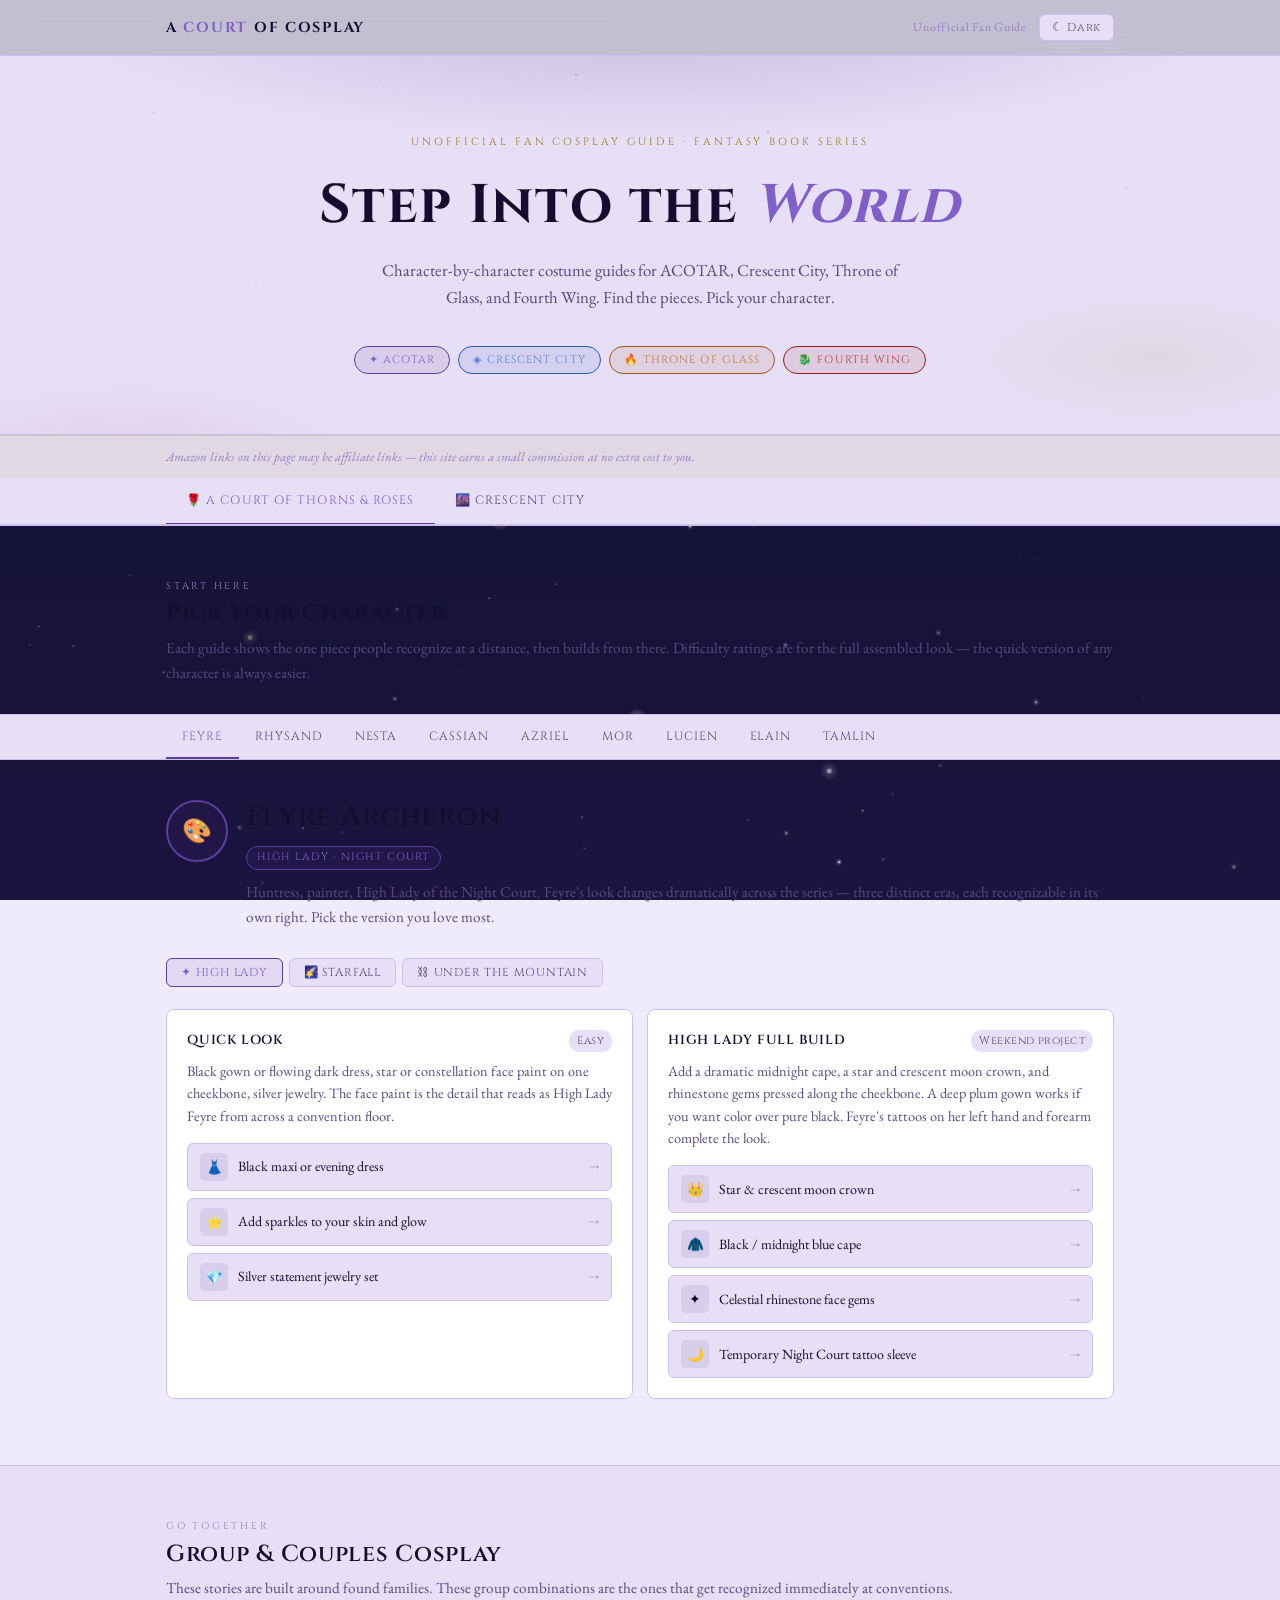
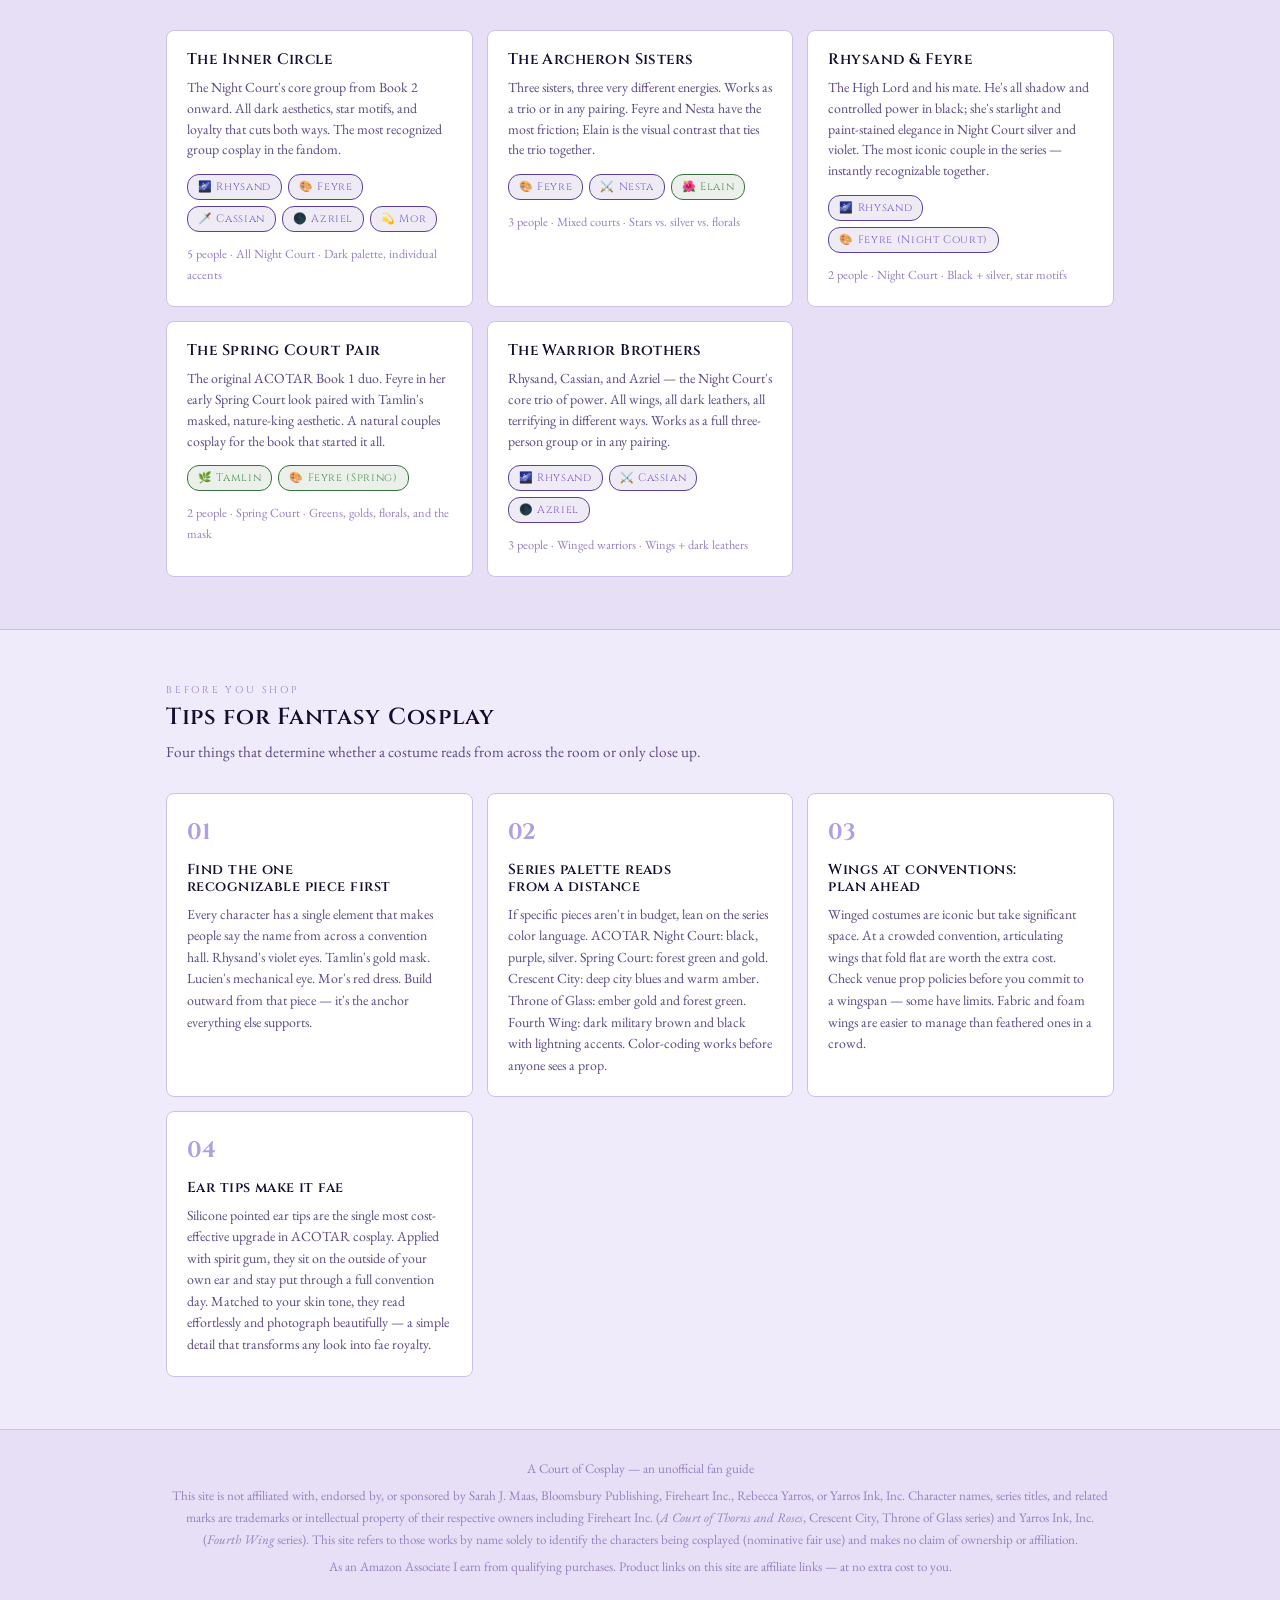
==== index.html @ 5fd6d2a6 "Update Feyre character sub-tabs to three iconic book moments Replace the generic Night Court / Sprin" ====
<!DOCTYPE html>
<html lang="en">
<head>
<meta charset="utf-8">
<meta name="viewport" content="width=device-width, initial-scale=1">
<title>A Court of Cosplay</title>
<link rel="icon" href="data:image/svg+xml,<svg xmlns=%22http://www.w3.org/2000/svg%22 viewBox=%220 0 100 100%22><text y=%22.9em%22 font-size=%2290%22>🌙</text></svg>">
<link rel="stylesheet" href="https://fonts.googleapis.com/css2?family=Cinzel:wght@400;600;700&family=EB+Garamond:ital,opsz,wght@0,6..144,400;0,6..144,500;1,6..144,400&display=swap">
<!-- Google tag (gtag.js) -->
<script async src="https://www.googletagmanager.com/gtag/js?id=G-ZJJSM50YCY"></script>
<script>
  window.dataLayer = window.dataLayer || [];
  function gtag(){dataLayer.push(arguments);}
  gtag('js', new Date());
  // send_page_view: false — we fire all pageviews manually for SPA accuracy
  gtag('config', 'G-ZJJSM50YCY', { send_page_view: false });
</script>
<link rel="stylesheet" href="starfall-sky.css">

<style>
/* ============================================================
   A Court of Cosplay
   Layout: full-width bands with .inner gutter wrappers
   Dark-first: Night Court starscape
   ============================================================ */
:root {
  --bg:           #07040f;
  --surface:      #100821;
  --card:         #17103a;
  --card-hover:   #1e1548;
  --border:       #2c1c5a;
  --border-hi:    #3e2b7c;
  --fg:           #ece5f8;
  --fg-muted:     #a090c0;
  --fg-dim:       #5c4d7c;
  --night:        #8860c8;
  --night-soft:   #b090e0;
  --night-bg:     rgba(136,96,200,0.12);
  --spring:       #5a8c5e;
  --spring-soft:  #86b888;
  --spring-bg:    rgba(90,140,94,0.12);
  --autumn:       #c87040;
  --autumn-soft:  #e09060;
  --autumn-bg:    rgba(200,112,64,0.12);
  --rose:         #c45070;
  --rose-bg:      rgba(196,80,112,0.12);
  --gold:         #c8a050;
  --gold-soft:    #e0c070;
  --gold-bg:      rgba(200,160,80,0.12);
  --silver:       #90a8c0;
  --cc:           #4070c8;
  --cc-soft:      #80a0e8;
  --cc-bg:        rgba(64,112,200,0.12);
  --tog:          #c87030;
  --tog-soft:     #e09050;
  --tog-bg:       rgba(200,112,48,0.12);
  --fw:           #b03030;
  --fw-soft:      #d05050;
  --fw-bg:        rgba(176,48,48,0.12);
  --shadow-sm:    0 1px 4px rgba(0,0,0,0.5);
  --shadow-md:    0 4px 16px rgba(0,0,0,0.55);
  color-scheme: dark;
}

@media (prefers-color-scheme: light) {
  :root:not([data-theme="dark"]) {
    --bg:         #f0ebfa;
    --surface:    #e6dff5;
    --card:       #ffffff;
    --card-hover: #f5f0ff;
    --border:     #cdbfec;
    --border-hi:  #b0a0e0;
    --fg:         #160c2e;
    --fg-muted:   #5a4880;
    --fg-dim:     #9880c0;
    --night:      #5c3ea0;
    --night-soft: #8060c8;
    --night-bg:   rgba(92,62,160,0.1);
    --spring:     #3a7040;
    --spring-soft:#5a9060;
    --spring-bg:  rgba(58,112,64,0.1);
    --autumn:     #a05818;
    --autumn-soft:#c07838;
    --autumn-bg:  rgba(160,88,24,0.1);
    --rose:       #a03060;
    --rose-bg:    rgba(160,48,96,0.1);
    --gold:       #9a7820;
    --gold-soft:  #c09840;
    --gold-bg:    rgba(154,120,32,0.1);
    --silver:     #507090;
    --cc:         #2a5ab8;
    --cc-soft:    #5080d8;
    --cc-bg:      rgba(42,90,184,0.1);
    --tog:        #a05820;
    --tog-soft:   #c07840;
    --tog-bg:     rgba(160,88,32,0.1);
    --fw:         #902020;
    --fw-soft:    #b04040;
    --fw-bg:      rgba(144,32,32,0.1);
    --shadow-sm:  0 1px 4px rgba(0,0,0,0.12);
    --shadow-md:  0 4px 16px rgba(0,0,0,0.15);
    color-scheme: light;
  }
}

:root[data-theme="light"] {
  --bg:         #f0ebfa;
  --surface:    #e6dff5;
  --card:       #ffffff;
  --card-hover: #f5f0ff;
  --border:     #cdbfec;
  --border-hi:  #b0a0e0;
  --fg:         #160c2e;
  --fg-muted:   #5a4880;
  --fg-dim:     #9880c0;
  --night:      #5c3ea0;
  --night-soft: #8060c8;
  --night-bg:   rgba(92,62,160,0.1);
  --spring:     #3a7040;
  --spring-soft:#5a9060;
  --spring-bg:  rgba(58,112,64,0.1);
  --autumn:     #a05818;
  --autumn-soft:#c07838;
  --autumn-bg:  rgba(160,88,24,0.1);
  --rose:       #a03060;
  --rose-bg:    rgba(160,48,96,0.1);
  --gold:       #9a7820;
  --gold-soft:  #c09840;
  --gold-bg:    rgba(154,120,32,0.1);
  --silver:     #507090;
  --cc:         #2a5ab8;
  --cc-soft:    #5080d8;
  --cc-bg:      rgba(42,90,184,0.1);
  --tog:        #a05820;
  --tog-soft:   #c07840;
  --tog-bg:     rgba(160,88,32,0.1);
  --fw:         #902020;
  --fw-soft:    #b04040;
  --fw-bg:      rgba(144,32,32,0.1);
  --shadow-sm:  0 1px 4px rgba(0,0,0,0.12);
  --shadow-md:  0 4px 16px rgba(0,0,0,0.15);
  color-scheme: light;
}

*, *::before, *::after { box-sizing: border-box; }

body {
  margin: 0;
  background: var(--bg);
  color: var(--fg);
  font-family: 'EB Garamond', Georgia, 'Times New Roman', serif;
  font-size: 18px;
  line-height: 1.65;
  padding-block: 0;
}

img { max-width: 100%; }

h1, h2, h3, h4 {
  font-family: 'Cinzel', 'Times New Roman', serif;
  font-weight: 600;
  text-wrap: balance;
  line-height: 1.2;
  letter-spacing: 0.03em;
  margin: 0;
}

p { margin: 0; }
a { color: var(--night-soft); text-decoration: none; }
a:hover { color: var(--fg); }

.inner {
  max-width: 980px;
  margin: 0 auto;
  padding-left: max(16px, env(safe-area-inset-left, 0px));
  padding-right: max(16px, env(safe-area-inset-right, 0px));
}

/* ---- Site header ---- */
.site-header {
  position: sticky;
  top: 0;
  z-index: 100;
  background: color-mix(in srgb, var(--bg) 80%, transparent);
  backdrop-filter: blur(14px);
  -webkit-backdrop-filter: blur(14px);
  border-bottom: 1px solid var(--border);
}

.site-header .inner {
  display: flex;
  align-items: center;
  justify-content: space-between;
  gap: 12px;
  padding-block: 14px;
}

.site-logo {
  font-family: 'Cinzel', serif;
  font-size: 0.9rem;
  font-weight: 700;
  letter-spacing: 0.12em;
  color: var(--fg);
  text-transform: uppercase;
}

.site-logo .logo-accent { color: var(--night-soft); }

.header-right {
  display: flex;
  align-items: center;
  gap: 12px;
}

.header-series {
  font-size: 0.75rem;
  color: var(--fg-dim);
  letter-spacing: 0.06em;
  display: none;
}

@media (min-width: 480px) { .header-series { display: block; } }

.theme-btn {
  padding: 5px 12px;
  border-radius: 6px;
  border: 1px solid var(--border);
  background: var(--surface);
  color: var(--fg-muted);
  font-size: 0.72rem;
  font-family: 'Cinzel', serif;
  letter-spacing: 0.06em;
  cursor: pointer;
  transition: border-color 0.2s, color 0.2s;
}

.theme-btn:hover { border-color: var(--border-hi); color: var(--fg); }

/* ---- Hero ---- */
.hero {
  position: relative;
  background: var(--surface);
  border-bottom: 1px solid var(--border);
  overflow: hidden;
  padding: 0;
}

.hero-bg {
  position: absolute;
  inset: 0;
  background:
    radial-gradient(ellipse 70% 50% at 50% -10%, color-mix(in srgb, var(--night) 22%, transparent), transparent 65%),
    radial-gradient(ellipse 30% 40% at 10% 110%, color-mix(in srgb, var(--rose) 10%, transparent), transparent 60%),
    radial-gradient(ellipse 25% 30% at 90% 80%, color-mix(in srgb, var(--gold) 8%, transparent), transparent 55%);
  pointer-events: none;
}

/* Tiny stars decorative */
.hero-bg::before {
  content: '';
  position: absolute;
  inset: 0;
  background-image:
    radial-gradient(1px 1px at 12% 15%, var(--night-soft) 0%, transparent 100%),
    radial-gradient(1px 1px at 30% 8%, var(--fg-dim) 0%, transparent 100%),
    radial-gradient(1.5px 1.5px at 60% 20%, var(--gold) 0%, transparent 100%),
    radial-gradient(1px 1px at 75% 10%, var(--fg-dim) 0%, transparent 100%),
    radial-gradient(1px 1px at 88% 35%, var(--night-soft) 0%, transparent 100%),
    radial-gradient(1px 1px at 20% 60%, var(--fg-dim) 0%, transparent 100%),
    radial-gradient(1.5px 1.5px at 45% 5%, var(--silver) 0%, transparent 100%),
    radial-gradient(1px 1px at 93% 55%, var(--fg-dim) 0%, transparent 100%);
  opacity: 0.6;
}

.hero .inner {
  position: relative;
  text-align: center;
  padding-block: 68px 60px;
}

.hero-eyebrow {
  display: inline-block;
  font-family: 'Cinzel', serif;
  font-size: 0.66rem;
  letter-spacing: 0.28em;
  text-transform: uppercase;
  color: var(--gold);
  margin-bottom: 22px;
}

.hero h1 {
  font-size: clamp(1.9rem, 5vw, 3.4rem);
  margin-bottom: 18px;
  font-weight: 700;
}

.hero h1 em {
  font-style: italic;
  color: var(--night-soft);
}

.hero-sub {
  font-size: 1.05rem;
  color: var(--fg-muted);
  max-width: 520px;
  margin: 0 auto 36px;
  line-height: 1.6;
}

.court-badges {
  display: flex;
  justify-content: center;
  flex-wrap: wrap;
  gap: 8px;
}

.court-badge {
  padding: 4px 14px;
  border-radius: 20px;
  font-family: 'Cinzel', serif;
  font-size: 0.68rem;
  letter-spacing: 0.1em;
  text-transform: uppercase;
  border: 1px solid;
}

.cb-night  { color: var(--night-soft);  border-color: var(--night);  background: var(--night-bg); }
.cb-spring { color: var(--spring-soft); border-color: var(--spring); background: var(--spring-bg); }
.cb-autumn { color: var(--autumn-soft); border-color: var(--autumn); background: var(--autumn-bg); }
.cb-gold   { color: var(--gold-soft);   border-color: var(--gold);   background: var(--gold-bg); }

/* ---- Affiliate note ---- */
.aff-bar {
  background: color-mix(in srgb, var(--gold) 7%, var(--surface));
  border-top: 1px solid color-mix(in srgb, var(--gold) 20%, transparent);
}

.aff-bar .inner {
  padding-block: 10px;
  font-size: 0.8rem;
  color: var(--fg-dim);
  font-style: italic;
}

/* ---- Section helpers ---- */
.section-label {
  font-family: 'Cinzel', serif;
  font-size: 0.62rem;
  letter-spacing: 0.28em;
  text-transform: uppercase;
  color: var(--fg-dim);
  margin-bottom: 6px;
}

.section-title { font-size: 1.45rem; margin-bottom: 8px; }
.section-sub { color: var(--fg-muted); font-size: 0.95rem; margin-bottom: 28px; }

/* ---- Pick section ---- */
.pick-section { padding-top: 52px; }

/* ---- Char tabs ---- */
.char-tabs-wrap {
  background: var(--surface);
  border-top: 1px solid var(--border);
  border-bottom: 1px solid var(--border);
  margin-top: 4px;
}

.char-tabs {
  display: flex;
  overflow-x: auto;
  scrollbar-width: none;
  -webkit-overflow-scrolling: touch;
  max-width: 980px;
  margin: 0 auto;
  padding-left: max(16px, env(safe-area-inset-left, 0px));
  padding-right: max(16px, env(safe-area-inset-right, 0px));
}

.char-tabs::-webkit-scrollbar { display: none; }

.char-tab {
  flex: 0 0 auto;
  padding: 13px 16px;
  font-family: 'Cinzel', serif;
  font-size: 0.75rem;
  letter-spacing: 0.08em;
  text-transform: uppercase;
  color: var(--fg-muted);
  border: none;
  background: none;
  border-bottom: 2px solid transparent;
  cursor: pointer;
  transition: color 0.2s, border-color 0.2s;
  white-space: nowrap;
}

.char-tab:hover { color: var(--fg); }
.char-tab.active[data-court="night"]  { color: var(--night-soft);  border-bottom-color: var(--night);  }
.char-tab.active[data-court="spring"] { color: var(--spring-soft); border-bottom-color: var(--spring); }
.char-tab.active[data-court="autumn"] { color: var(--autumn-soft); border-bottom-color: var(--autumn); }

/* ---- Character panels ---- */
.char-panels { padding: 40px 0 60px; }

.char-panel { display: none; }
.char-panel.active { display: block; }

.char-header {
  display: flex;
  align-items: flex-start;
  gap: 18px;
  margin-bottom: 28px;
  flex-wrap: wrap;
}

.char-icon {
  width: 62px;
  height: 62px;
  border-radius: 50%;
  display: flex;
  align-items: center;
  justify-content: center;
  font-size: 1.5rem;
  flex-shrink: 0;
  border: 2px solid;
}

.char-icon.night  { background: var(--night-bg);  border-color: var(--night); }
.char-icon.spring { background: var(--spring-bg); border-color: var(--spring); }
.char-icon.autumn { background: var(--autumn-bg); border-color: var(--autumn); }

.char-meta { flex: 1; min-width: 200px; }

.char-title { font-size: 1.75rem; margin-bottom: 6px; }

.char-court-tag {
  display: inline-block;
  padding: 2px 10px;
  border-radius: 12px;
  font-family: 'Cinzel', serif;
  font-size: 0.66rem;
  letter-spacing: 0.1em;
  text-transform: uppercase;
  margin-bottom: 10px;
  border: 1px solid;
}

.char-court-tag.night  { color: var(--night-soft);  border-color: var(--night);  background: var(--night-bg); }
.char-court-tag.spring { color: var(--spring-soft); border-color: var(--spring); background: var(--spring-bg); }
.char-court-tag.autumn { color: var(--autumn-soft); border-color: var(--autumn); background: var(--autumn-bg); }

.char-desc { color: var(--fg-muted); font-size: 0.95rem; margin: 0; }

/* ---- Look sub-tabs (Feyre) ---- */
.look-sub-tabs {
  display: flex;
  gap: 6px;
  flex-wrap: wrap;
  margin-bottom: 22px;
}

.look-sub-tab {
  padding: 6px 14px;
  border-radius: 6px;
  font-family: 'Cinzel', serif;
  font-size: 0.72rem;
  letter-spacing: 0.07em;
  text-transform: uppercase;
  border: 1px solid var(--border);
  background: var(--surface);
  color: var(--fg-muted);
  cursor: pointer;
  transition: all 0.2s;
}

.look-sub-tab:hover { color: var(--fg); border-color: var(--border-hi); }
.look-sub-tab.night.active  { color: var(--night-soft);  border-color: var(--night);  background: var(--night-bg); }
.look-sub-tab.spring.active { color: var(--spring-soft); border-color: var(--spring); background: var(--spring-bg); }
.look-sub-tab.plain.active  { color: var(--fg);          border-color: var(--border-hi); background: var(--card); }

.sub-panel { display: none; }
.sub-panel.active { display: block; }

/* ---- Look grid ---- */
.look-grid {
  display: grid;
  grid-template-columns: repeat(auto-fit, minmax(280px, 1fr));
  gap: 14px;
  margin-bottom: 6px;
}

.look-card {
  background: var(--card);
  border: 1px solid var(--border);
  border-radius: 8px;
  padding: 20px;
  transition: border-color 0.2s, box-shadow 0.2s;
}

.look-card:hover {
  border-color: var(--border-hi);
  box-shadow: var(--shadow-md);
}

.look-card-head {
  display: flex;
  justify-content: space-between;
  align-items: flex-start;
  gap: 8px;
  margin-bottom: 8px;
}

.look-name {
  font-family: 'Cinzel', serif;
  font-size: 0.82rem;
  font-weight: 600;
  letter-spacing: 0.06em;
  text-transform: uppercase;
  color: var(--fg);
}

.look-level {
  font-size: 0.68rem;
  padding: 2px 8px;
  border-radius: 10px;
  background: var(--surface);
  color: var(--fg-muted);
  white-space: nowrap;
  flex-shrink: 0;
  font-family: 'Cinzel', serif;
  letter-spacing: 0.04em;
}

.look-desc {
  font-size: 0.9rem;
  color: var(--fg-muted);
  margin: 0 0 16px;
  line-height: 1.55;
}

/* ---- Product buttons ---- */
.product-list { display: flex; flex-direction: column; gap: 7px; }

.product-btn {
  display: flex;
  align-items: center;
  gap: 10px;
  padding: 9px 12px;
  background: var(--surface);
  border: 1px solid var(--border);
  border-radius: 6px;
  color: var(--fg);
  text-decoration: none;
  font-size: 0.88rem;
  font-family: 'EB Garamond', serif;
  transition: background 0.2s, border-color 0.2s;
  cursor: pointer;
}

.product-btn:hover {
  background: var(--card-hover);
  border-color: var(--border-hi);
  color: var(--fg);
}

.btn-icon {
  width: 28px;
  height: 28px;
  border-radius: 5px;
  display: flex;
  align-items: center;
  justify-content: center;
  font-size: 0.85rem;
  flex-shrink: 0;
}

.btn-label { flex: 1; min-width: 0; }
.btn-arrow { font-size: 0.65rem; color: var(--fg-dim); flex-shrink: 0; }

.product-btn.pn .btn-icon { background: var(--night-bg); }
.product-btn.ps .btn-icon { background: var(--spring-bg); }
.product-btn.pa .btn-icon { background: var(--autumn-bg); }
.product-btn.pr .btn-icon { background: var(--rose-bg); }
.product-btn.pg .btn-icon { background: var(--gold-bg); }

/* ---- Groups section ---- */
.groups-section {
  background: var(--surface);
  border-top: 1px solid var(--border);
  border-bottom: 1px solid var(--border);
}

.groups-section .inner { padding-block: 52px; }

.group-grid {
  display: grid;
  grid-template-columns: repeat(auto-fit, minmax(260px, 1fr));
  gap: 14px;
  margin-top: 24px;
}

.group-card {
  background: var(--card);
  border: 1px solid var(--border);
  border-radius: 8px;
  padding: 20px;
}

.group-card h3 {
  font-size: 0.95rem;
  margin-bottom: 8px;
}

.group-desc {
  font-size: 0.87rem;
  color: var(--fg-muted);
  margin-bottom: 14px;
  line-height: 1.5;
}

.group-chips {
  display: flex;
  flex-wrap: wrap;
  gap: 6px;
  margin-bottom: 12px;
}

.chip {
  display: inline-flex;
  align-items: center;
  gap: 4px;
  padding: 3px 10px;
  border-radius: 12px;
  font-family: 'Cinzel', serif;
  font-size: 0.68rem;
  letter-spacing: 0.06em;
  border: 1px solid;
  cursor: pointer;
  transition: opacity 0.2s;
  text-decoration: none;
}

.chip:hover { opacity: 0.75; }
.chip.night  { color: var(--night-soft);  border-color: var(--night);  background: var(--night-bg); }
.chip.spring { color: var(--spring-soft); border-color: var(--spring); background: var(--spring-bg); }
.chip.autumn { color: var(--autumn-soft); border-color: var(--autumn); background: var(--autumn-bg); }

.group-meta { font-size: 0.78rem; color: var(--fg-dim); }

/* ---- Tips section ---- */
.tips-section .inner { padding-block: 52px; }

.tips-grid {
  display: grid;
  grid-template-columns: repeat(auto-fit, minmax(230px, 1fr));
  gap: 14px;
  margin-top: 24px;
}

.tip-card {
  background: var(--card);
  border: 1px solid var(--border);
  border-radius: 8px;
  padding: 20px;
}

.tip-num {
  font-family: 'Cinzel', serif;
  font-size: 1.4rem;
  color: var(--border-hi);
  font-weight: 700;
  margin-bottom: 10px;
  font-variant-numeric: tabular-nums;
}

.tip-title { font-size: 0.9rem; margin-bottom: 8px; }

.tip-text { font-size: 0.87rem; color: var(--fg-muted); line-height: 1.55; }

/* ---- Footer ---- */
footer {
  background: var(--surface);
  border-top: 1px solid var(--border);
}

footer .inner {
  padding-block: 28px;
  text-align: center;
  font-size: 0.82rem;
  color: var(--fg-dim);
}

footer .inner p + p { margin-top: 6px; }
footer a { color: var(--fg-muted); }
footer a:hover { color: var(--night-soft); }

/* ================================================================
   RESPONSIVE
   Breakpoints: mobile <600  tablet 600-900  desktop >900
   ================================================================ */

/* ---- Tablet (600–900px) ---- */
@media (max-width: 900px) {
  .look-grid { grid-template-columns: 1fr; }
  .look-desc { display: none; }
  .look-level { display: none; }
  .look-card-head { margin-bottom: 14px; }
  .look-card { padding: 16px; }
  .product-btn { padding: 13px 14px; font-size: 0.95rem; }
  .btn-icon { width: 30px; height: 30px; }

  .group-desc { display: none; }
  .group-meta { display: none; }

  .char-desc {
    display: -webkit-box;
    -webkit-line-clamp: 3;
    -webkit-box-orient: vertical;
    overflow: hidden;
  }
}

/* ---- Mobile (<600px) ---- */
@media (max-width: 600px) {
  /* Hero */
  .hero .inner { padding-block: 36px 32px; }
  .hero h1 { font-size: clamp(1.6rem, 7vw, 2.2rem); }
  .hero-sub { font-size: 0.95rem; }
  .court-badges { gap: 6px; }
  .court-badge { font-size: 0.62rem; padding: 3px 10px; }

  /* Section headings */
  .section-title { font-size: 1.25rem; }
  .section-sub { font-size: 0.88rem; }

  /* Series tabs */
  .series-tab { padding: 12px 14px; font-size: 0.7rem; }

  /* Char tabs */
  .char-tab { padding: 12px 13px; font-size: 0.7rem; }

  /* Character header */
  .char-icon { width: 44px; height: 44px; font-size: 1rem; }
  .char-header { gap: 12px; margin-bottom: 18px; }
  .char-title { font-size: clamp(1.2rem, 5.5vw, 1.5rem); }
  .char-desc {
    -webkit-line-clamp: 2;
    font-size: 0.88rem;
  }

  /* Look sub-tabs */
  .look-sub-tab { font-size: 0.68rem; padding: 5px 11px; }

  /* Look cards — buttons as primary CTA */
  .look-card { padding: 14px; }
  .look-name { font-size: 0.76rem; }

  /* Product buttons — full-width, prominent tap target */
  .product-btn {
    padding: 14px 14px;
    font-size: 0.95rem;
    border-color: var(--border-hi);
    gap: 12px;
  }
  .btn-icon { width: 34px; height: 34px; font-size: 1rem; flex-shrink: 0; }
  .btn-label { font-size: 0.95rem; }
  .btn-arrow { font-size: 0.8rem; color: var(--fg-muted); }

  /* Group cards */
  .group-card { padding: 14px; }
  .group-card h3 { font-size: 0.9rem; margin-bottom: 10px; }
  .chip { font-size: 0.7rem; padding: 5px 12px; }

  /* Tips */
  .tip-card { padding: 16px; }
  .tip-num { font-size: 1.1rem; margin-bottom: 6px; }
  .tip-title { font-size: 0.86rem; }
  .tip-text { font-size: 0.84rem; }

  /* Stack grids to 1 col */
  .group-grid { grid-template-columns: 1fr; }
  .tips-grid { grid-template-columns: 1fr; }

  /* Aff bar */
  .aff-bar .inner { font-size: 0.75rem; padding-block: 8px; }
}

@media (prefers-reduced-motion: reduce) {
  *, *::before, *::after { transition: none !important; }
}

/* ---- Series nav ---- */
.series-nav {
  background: var(--surface);
  border-bottom: 2px solid var(--border);
  position: sticky;
  top: 53px;
  z-index: 90;
}

.series-tabs {
  display: flex;
  overflow-x: auto;
  scrollbar-width: none;
  -webkit-overflow-scrolling: touch;
  max-width: 980px;
  margin: 0 auto;
  padding-left: max(16px, env(safe-area-inset-left, 0px));
  padding-right: max(16px, env(safe-area-inset-right, 0px));
}
.series-tabs::-webkit-scrollbar { display: none; }

.series-tab {
  flex: 0 0 auto;
  padding: 14px 20px;
  font-family: 'Cinzel', serif;
  font-size: 0.76rem;
  letter-spacing: 0.09em;
  text-transform: uppercase;
  color: var(--fg-muted);
  border: none;
  background: none;
  border-bottom: 3px solid transparent;
  margin-bottom: -2px;
  cursor: pointer;
  transition: color 0.2s, border-color 0.2s;
  white-space: nowrap;
}
.series-tab:hover { color: var(--fg); }
.series-tab.active[data-series="acotar"]        { color: var(--night-soft);  border-bottom-color: var(--night); }
.series-tab.active[data-series="crescent-city"] { color: var(--cc-soft);     border-bottom-color: var(--cc); }
.series-tab.active[data-series="throne-of-glass"]{ color: var(--tog-soft);   border-bottom-color: var(--tog); }
.series-tab.active[data-series="fourth-wing"]   { color: var(--fw-soft);     border-bottom-color: var(--fw); }

.series-panel { display: none; }
.series-panel.active { display: block; }

/* ---- New series color classes ---- */
.char-icon.cc  { background: var(--cc-bg);  border-color: var(--cc); }
.char-icon.tog { background: var(--tog-bg); border-color: var(--tog); }
.char-icon.fw  { background: var(--fw-bg);  border-color: var(--fw); }

.char-court-tag.cc  { color: var(--cc-soft);  border-color: var(--cc);  background: var(--cc-bg); }
.char-court-tag.tog { color: var(--tog-soft); border-color: var(--tog); background: var(--tog-bg); }
.char-court-tag.fw  { color: var(--fw-soft);  border-color: var(--fw);  background: var(--fw-bg); }

.char-tab.active[data-court="cc"]  { color: var(--cc-soft);  border-bottom-color: var(--cc); }
.char-tab.active[data-court="tog"] { color: var(--tog-soft); border-bottom-color: var(--tog); }
.char-tab.active[data-court="fw"]  { color: var(--fw-soft);  border-bottom-color: var(--fw); }

.chip.cc  { color: var(--cc-soft);  border-color: var(--cc);  background: var(--cc-bg); }
.chip.tog { color: var(--tog-soft); border-color: var(--tog); background: var(--tog-bg); }
.chip.fw  { color: var(--fw-soft);  border-color: var(--fw);  background: var(--fw-bg); }

.product-btn.pcc  .btn-icon { background: var(--cc-bg); }
.product-btn.ptog .btn-icon { background: var(--tog-bg); }
.product-btn.pfw  .btn-icon { background: var(--fw-bg); }

.look-sub-tab.cc.active  { color: var(--cc-soft);  border-color: var(--cc);  background: var(--cc-bg); }
.look-sub-tab.tog.active { color: var(--tog-soft); border-color: var(--tog); background: var(--tog-bg); }
.look-sub-tab.fw.active  { color: var(--fw-soft);  border-color: var(--fw);  background: var(--fw-bg); }

.cb-cc  { color: var(--cc-soft);  border-color: var(--cc);  background: var(--cc-bg); }
.cb-tog { color: var(--tog-soft); border-color: var(--tog); background: var(--tog-bg); }
.cb-fw  { color: var(--fw-soft);  border-color: var(--fw);  background: var(--fw-bg); }

@media (max-width: 600px) {
  .series-tab { padding: 11px 14px; font-size: 0.68rem; }
}

/* WIP — hidden until content is ready; direct links (#throne-of-glass,
   #fourth-wing) still work. Remove these two rules to re-enable the tabs. */
.series-tab[data-series="throne-of-glass"],
.series-tab[data-series="fourth-wing"] { display: none; }
</style>
</head>
<body>

<!-- ==================== HEADER ==================== -->
<header class="site-header">
  <div class="inner">
    <span class="site-logo">A <span class="logo-accent">Court</span> of Cosplay</span>
    <div class="header-right">
      <span class="header-series">Unofficial Fan Guide</span>
      <button class="theme-btn" id="themeBtn">☀ Light</button>
    </div>
  </div>
</header>

<main>

<!-- ==================== HERO ==================== -->
<section class="hero">
  <div class="hero-bg" aria-hidden="true"></div>
  <div class="inner">
    <div class="hero-eyebrow">Unofficial Fan Cosplay Guide · Fantasy Book Series</div>
    <h1>Step Into the <em>World</em></h1>
    <p class="hero-sub">Character-by-character costume guides for ACOTAR, Crescent City, Throne of Glass, and Fourth Wing. Find the pieces. Pick your character.</p>
    <div class="court-badges">
      <span class="court-badge cb-night">✦ ACOTAR</span>
      <span class="court-badge cb-cc">◈ Crescent City</span>
      <span class="court-badge cb-tog">🔥 Throne of Glass</span>
      <span class="court-badge cb-fw">🐉 Fourth Wing</span>
    </div>
  </div>
</section>

<div class="aff-bar">
  <div class="inner">Amazon links on this page may be affiliate links — this site earns a small commission at no extra cost to you.</div>
</div>

<!-- ==================== SERIES NAV ==================== -->
<nav class="series-nav" aria-label="Series selection">
  <div class="series-tabs" role="tablist">
    <button class="series-tab active" data-series="acotar" role="tab" aria-selected="true" aria-controls="series-acotar">🌹 A Court of Thorns &amp; Roses</button>
    <button class="series-tab" data-series="crescent-city" role="tab" aria-selected="false" aria-controls="series-crescent-city">🌆 Crescent City</button>
    <button class="series-tab" data-series="throne-of-glass" role="tab" aria-selected="false" aria-controls="series-throne-of-glass">🔥 Throne of Glass</button>
    <button class="series-tab" data-series="fourth-wing" role="tab" aria-selected="false" aria-controls="series-fourth-wing">🐉 Fourth Wing</button>
  </div>
</nav>

<div class="series-panel active" id="series-acotar">

<!-- ==================== CHARACTER SECTION ==================== -->
<section class="pick-section">
  <div class="inner">
    <div class="section-label">Start here</div>
    <h2 class="section-title">Pick Your Character</h2>
    <p class="section-sub">Each guide shows the one piece people recognize at a distance, then builds from there. Difficulty ratings are for the full assembled look — the quick version of any character is always easier.</p>
  </div>

  <div class="char-tabs-wrap">
    <div class="char-tabs" role="tablist" aria-label="Character guides">
      <button class="char-tab active" data-court="night" data-char="feyre" role="tab" aria-selected="true" aria-controls="panel-feyre">Feyre</button>
      <button class="char-tab" data-court="night" data-char="rhysand" role="tab" aria-selected="false" aria-controls="panel-rhysand">Rhysand</button>
      <button class="char-tab" data-court="night" data-char="nesta" role="tab" aria-selected="false" aria-controls="panel-nesta">Nesta</button>
      <button class="char-tab" data-court="night" data-char="cassian" role="tab" aria-selected="false" aria-controls="panel-cassian">Cassian</button>
      <button class="char-tab" data-court="night" data-char="azriel" role="tab" aria-selected="false" aria-controls="panel-azriel">Azriel</button>
      <button class="char-tab" data-court="night" data-char="mor" role="tab" aria-selected="false" aria-controls="panel-mor">Mor</button>
      <button class="char-tab" data-court="autumn" data-char="lucien" role="tab" aria-selected="false" aria-controls="panel-lucien">Lucien</button>
      <button class="char-tab" data-court="spring" data-char="elain" role="tab" aria-selected="false" aria-controls="panel-elain">Elain</button>
      <button class="char-tab" data-court="spring" data-char="tamlin" role="tab" aria-selected="false" aria-controls="panel-tamlin">Tamlin</button>
    </div>
  </div>

  <div class="inner">
    <div class="char-panels">

      <!-- ===== FEYRE ===== -->
      <div class="char-panel active" id="panel-feyre" role="tabpanel">
        <div class="char-header">
          <div class="char-icon night">🎨</div>
          <div class="char-meta">
            <h3 class="char-title">Feyre Archeron</h3>
            <span class="char-court-tag night">High Lady · Night Court</span>
            <p class="char-desc">Huntress, painter, High Lady of the Night Court. Feyre's look changes dramatically across the series — three distinct eras, each recognizable in its own right. Pick the version you love most.</p>
          </div>
        </div>

        <div class="look-sub-tabs">
          <button class="look-sub-tab night active" data-sub="f-high-lady">✦ High Lady</button>
          <button class="look-sub-tab night" data-sub="f-starfall">🌠 Starfall</button>
          <button class="look-sub-tab plain" data-sub="f-utm">⛓ Under the Mountain</button>
        </div>

        <div class="sub-panel active" id="f-high-lady">
          <div class="look-grid">
            <div class="look-card">
              <div class="look-card-head">
                <span class="look-name">Quick Look</span>
                <span class="look-level">Easy</span>
              </div>
              <p class="look-desc">Black gown or flowing dark dress, star or constellation face paint on one cheekbone, silver jewelry. The face paint is the detail that reads as High Lady Feyre from across a convention floor.</p>
              <div class="product-list">
                <a href="https://link.amazon/B0ejWu1ud" class="product-btn pn" target="_blank" rel="noopener"><span class="btn-icon">👗</span><span class="btn-label">Black maxi or evening dress</span><span class="btn-arrow">→</span></a>
                <a href="https://link.amazon/B0ctnWhm8" class="product-btn pn" target="_blank" rel="noopener"><span class="btn-icon">⭐</span><span class="btn-label">Add sparkles to your skin and glow</span><span class="btn-arrow">→</span></a>
                <a href="https://link.amazon/B01K4kVbt" class="product-btn pn" target="_blank" rel="noopener"><span class="btn-icon">💎</span><span class="btn-label">Silver statement jewelry set</span><span class="btn-arrow">→</span></a>
              </div>
            </div>
            <div class="look-card">
              <div class="look-card-head">
                <span class="look-name">High Lady Full Build</span>
                <span class="look-level">Weekend project</span>
              </div>
              <p class="look-desc">Add a dramatic midnight cape, a star and crescent moon crown, and rhinestone gems pressed along the cheekbone. A deep plum gown works if you want color over pure black. Feyre's tattoos on her left hand and forearm complete the look.</p>
              <div class="product-list">
                <a href="#" class="product-btn pn" target="_blank" rel="noopener"><span class="btn-icon">👑</span><span class="btn-label">Star &amp; crescent moon crown</span><span class="btn-arrow">→</span></a>
                <a href="#" class="product-btn pn" target="_blank" rel="noopener"><span class="btn-icon">🧥</span><span class="btn-label">Black / midnight blue cape</span><span class="btn-arrow">→</span></a>
                <a href="#" class="product-btn pn" target="_blank" rel="noopener"><span class="btn-icon">✦</span><span class="btn-label">Celestial rhinestone face gems</span><span class="btn-arrow">→</span></a>
                <a href="#" class="product-btn pn" target="_blank" rel="noopener"><span class="btn-icon">🌙</span><span class="btn-label">Temporary Night Court tattoo sleeve</span><span class="btn-arrow">→</span></a>
              </div>
            </div>
          </div>
        </div>

        <div class="sub-panel" id="f-starfall">
          <div class="look-grid">
            <div class="look-card">
              <div class="look-card-head">
                <span class="look-name">Starfall Quick Look</span>
                <span class="look-level">Easiest</span>
              </div>
              <p class="look-desc">The iconic blue gown from the Starfall celebration in <em>A Court of Mist and Fury</em>. A flowing midnight blue or periwinkle dress with iridescent shimmer — the moment Feyre truly belongs to the Night Court.</p>
              <div class="product-list">
                <a href="#" class="product-btn pn" target="_blank" rel="noopener"><span class="btn-icon">💙</span><span class="btn-label">Midnight blue / periwinkle formal gown</span><span class="btn-arrow">→</span></a>
                <a href="#" class="product-btn pn" target="_blank" rel="noopener"><span class="btn-icon">✨</span><span class="btn-label">Iridescent shimmer body spray</span><span class="btn-arrow">→</span></a>
                <a href="#" class="product-btn pn" target="_blank" rel="noopener"><span class="btn-icon">💎</span><span class="btn-label">Silver &amp; sapphire star earrings</span><span class="btn-arrow">→</span></a>
              </div>
            </div>
            <div class="look-card">
              <div class="look-card-head">
                <span class="look-name">Starfall Full Build</span>
                <span class="look-level">Weekend project</span>
              </div>
              <p class="look-desc">Add glittering star face gems along the temples and cheekbones, a sheer blue or silver cape that floats as you move, and a constellation crown. Everything should catch light — this is a night of falling stars.</p>
              <div class="product-list">
                <a href="#" class="product-btn pn" target="_blank" rel="noopener"><span class="btn-icon">🌟</span><span class="btn-label">Constellation / star tiara crown</span><span class="btn-arrow">→</span></a>
                <a href="#" class="product-btn pn" target="_blank" rel="noopener"><span class="btn-icon">🧣</span><span class="btn-label">Sheer blue / silver floaty cape</span><span class="btn-arrow">→</span></a>
                <a href="#" class="product-btn pn" target="_blank" rel="noopener"><span class="btn-icon">✦</span><span class="btn-label">Star face gems (press-on)</span><span class="btn-arrow">→</span></a>
                <a href="#" class="product-btn pn" target="_blank" rel="noopener"><span class="btn-icon">🌙</span><span class="btn-label">Temporary Night Court tattoo sleeve</span><span class="btn-arrow">→</span></a>
              </div>
            </div>
          </div>
        </div>

        <div class="sub-panel" id="f-utm">
          <div class="look-grid">
            <div class="look-card">
              <div class="look-card-head">
                <span class="look-name">Quick Look</span>
                <span class="look-level">Easy</span>
              </div>
              <p class="look-desc">A plain white or pale grey shift dress — deliberately simple, deliberately stripped of color. Feyre Under the Mountain is a mortal among Fae, stripped of everything. Add bare feet or simple flats and a haunted expression.</p>
              <div class="product-list">
                <a href="#" class="product-btn" target="_blank" rel="noopener"><span class="btn-icon">🩱</span><span class="btn-label">White / pale linen shift dress</span><span class="btn-arrow">→</span></a>
                <a href="#" class="product-btn" target="_blank" rel="noopener"><span class="btn-icon">🪡</span><span class="btn-label">Fake blood or dirt makeup (optional)</span><span class="btn-arrow">→</span></a>
                <a href="#" class="product-btn" target="_blank" rel="noopener"><span class="btn-icon">🔗</span><span class="btn-label">Thin chain bracelet / cuff prop</span><span class="btn-arrow">→</span></a>
              </div>
            </div>
            <div class="look-card">
              <div class="look-card-head">
                <span class="look-name">Amarantha's Court Build</span>
                <span class="look-level">Weekend project</span>
              </div>
              <p class="look-desc">Amarantha's court demanded spectacle. A red-and-black formal gown, heavy dark eye makeup, and jewelry that feels more like shackles than adornment. Add a faint bruise or cut SFX makeup detail for the full effect.</p>
              <div class="product-list">
                <a href="#" class="product-btn pr" target="_blank" rel="noopener"><span class="btn-icon">🩸</span><span class="btn-label">Deep red formal or ballgown dress</span><span class="btn-arrow">→</span></a>
                <a href="#" class="product-btn pn" target="_blank" rel="noopener"><span class="btn-icon">🖤</span><span class="btn-label">Heavy dark eye shadow palette</span><span class="btn-arrow">→</span></a>
                <a href="#" class="product-btn pn" target="_blank" rel="noopener"><span class="btn-icon">🔗</span><span class="btn-label">Chain or cuff statement jewelry</span><span class="btn-arrow">→</span></a>
                <a href="#" class="product-btn pr" target="_blank" rel="noopener"><span class="btn-icon">💄</span><span class="btn-label">SFX bruise / wound makeup kit</span><span class="btn-arrow">→</span></a>
              </div>
            </div>
          </div>
        </div>
      </div>

      <!-- ===== RHYSAND ===== -->
      <div class="char-panel" id="panel-rhysand" role="tabpanel">
        <div class="char-header">
          <div class="char-icon night">🌌</div>
          <div class="char-meta">
            <h3 class="char-title">Rhysand</h3>
            <span class="char-court-tag night">High Lord · Night Court</span>
            <p class="char-desc">High Lord of the Night Court. Violet eyes, dark hair, vast dark wings. Rhysand's look is unmistakably powerful — all controlled shadow and restrained danger. He dresses like he knows exactly how terrifying he is.</p>
          </div>
        </div>
        <div class="look-grid">
          <div class="look-card">
            <div class="look-card-head">
              <span class="look-name">Quick Look</span>
              <span class="look-level">Easy</span>
            </div>
            <p class="look-desc">All black: fitted black trousers, a high-collar black shirt or jacket. Add violet colored contacts if you want. The look alone reads as Rhysand to anyone who's read the books.</p>
            <div class="product-list">
              <a href="#" class="product-btn pn" target="_blank" rel="noopener"><span class="btn-icon">🖤</span><span class="btn-label">Black high-collar dress shirt</span><span class="btn-arrow">→</span></a>
              <a href="#" class="product-btn pn" target="_blank" rel="noopener"><span class="btn-icon">👖</span><span class="btn-label">Black slim-fit trousers</span><span class="btn-arrow">→</span></a>
              <a href="#" class="product-btn pn" target="_blank" rel="noopener"><span class="btn-icon">👁️</span><span class="btn-label">Violet / amethyst colored contacts</span><span class="btn-arrow">→</span></a>
            </div>
          </div>
          <div class="look-card">
            <div class="look-card-head">
              <span class="look-name">Full Wings Build</span>
              <span class="look-level">Weekend project</span>
            </div>
            <p class="look-desc">Add wings, a long dramatic frock coat, and silver star jewelry. Wings can be large feathered costume wings painted matte black, or a harness worn under a cape that drapes like folded wings.</p>
            <div class="product-list">
              <a href="#" class="product-btn pn" target="_blank" rel="noopener"><span class="btn-icon">🦇</span><span class="btn-label">Large black wings / wing harness</span><span class="btn-arrow">→</span></a>
              <a href="#" class="product-btn pn" target="_blank" rel="noopener"><span class="btn-icon">🧥</span><span class="btn-label">Long black frock coat</span><span class="btn-arrow">→</span></a>
              <a href="#" class="product-btn pn" target="_blank" rel="noopener"><span class="btn-icon">✦</span><span class="btn-label">Silver star &amp; moon jewelry</span><span class="btn-arrow">→</span></a>
              <a href="#" class="product-btn pn" target="_blank" rel="noopener"><span class="btn-icon">💠</span><span class="btn-label">Face rhinestone gems</span><span class="btn-arrow">→</span></a>
            </div>
          </div>
        </div>
      </div>

      <!-- ===== NESTA ===== -->
      <div class="char-panel" id="panel-nesta" role="tabpanel">
        <div class="char-header">
          <div class="char-icon night">⚔️</div>
          <div class="char-meta">
            <h3 class="char-title">Nesta Archeron</h3>
            <span class="char-court-tag night">Valkyrie · Night Court</span>
            <p class="char-desc">Feyre's fierce older sister. Turned fae against her will, she channels rage and grief into becoming a Valkyrie. The warrior look is silver, sharp, and proud.</p>
          </div>
        </div>
        <div class="look-grid">
          <div class="look-card">
            <div class="look-card-head">
              <span class="look-name">Quick Look</span>
              <span class="look-level">Easy</span>
            </div>
            <p class="look-desc">Silver or icy white dress with a structured warrior belt and silver arm cuffs. Nesta's power came from enchanted objects — silver metallic details throughout signal her story.</p>
            <div class="product-list">
              <a href="#" class="product-btn pn" target="_blank" rel="noopener"><span class="btn-icon">🥈</span><span class="btn-label">Silver / icy white formal dress</span><span class="btn-arrow">→</span></a>
              <a href="#" class="product-btn pn" target="_blank" rel="noopener"><span class="btn-icon">⚔️</span><span class="btn-label">Wide structured warrior belt</span><span class="btn-arrow">→</span></a>
              <a href="#" class="product-btn pn" target="_blank" rel="noopener"><span class="btn-icon">💪</span><span class="btn-label">Silver arm cuffs / bracers</span><span class="btn-arrow">→</span></a>
            </div>
          </div>
          <div class="look-card">
            <div class="look-card-head">
              <span class="look-name">Valkyrie Full Build</span>
              <span class="look-level">Weekend project</span>
            </div>
            <p class="look-desc">Add the silver crown, a dramatic silver or white cape, and Athalar-style pointed fae ears. This is the Nesta who earned her Valkyrie title — cold-beautiful, unbreakable.</p>
            <div class="product-list">
              <a href="#" class="product-btn pn" target="_blank" rel="noopener"><span class="btn-icon">👑</span><span class="btn-label">Silver leaf / warrior crown</span><span class="btn-arrow">→</span></a>
              <a href="#" class="product-btn pn" target="_blank" rel="noopener"><span class="btn-icon">🧥</span><span class="btn-label">Silver / white dramatic cape</span><span class="btn-arrow">→</span></a>
              <a href="#" class="product-btn pr" target="_blank" rel="noopener"><span class="btn-icon">👂</span><span class="btn-label">Pointed fae ear tips (silicone)</span><span class="btn-arrow">→</span></a>
            </div>
          </div>
        </div>
      </div>

      <!-- ===== CASSIAN ===== -->
      <div class="char-panel" id="panel-cassian" role="tabpanel">
        <div class="char-header">
          <div class="char-icon night">🗡️</div>
          <div class="char-meta">
            <h3 class="char-title">Cassian</h3>
            <span class="char-court-tag night">General · Night Court</span>
            <p class="char-desc">General of Rhysand's armies and a warrior to his core. Battle-worn black leathers, massive wings, and war paint. He fights like he enjoys it, because he does.</p>
          </div>
        </div>
        <div class="look-grid">
          <div class="look-card">
            <div class="look-card-head">
              <span class="look-name">Quick Look</span>
              <span class="look-level">Easy</span>
            </div>
            <p class="look-desc">Black tactical jacket over a dark base, black combat boots, and war paint lines across the cheekbones and jaw. The face paint is Cassian's signature marker and takes five minutes with black face paint.</p>
            <div class="product-list">
              <a href="#" class="product-btn pn" target="_blank" rel="noopener"><span class="btn-icon">🧥</span><span class="btn-label">Black tactical / field jacket</span><span class="btn-arrow">→</span></a>
              <a href="#" class="product-btn pn" target="_blank" rel="noopener"><span class="btn-icon">🥾</span><span class="btn-label">Black combat boots</span><span class="btn-arrow">→</span></a>
              <a href="#" class="product-btn pr" target="_blank" rel="noopener"><span class="btn-icon">💄</span><span class="btn-label">Black face paint (war paint)</span><span class="btn-arrow">→</span></a>
            </div>
          </div>
          <div class="look-card">
            <div class="look-card-head">
              <span class="look-name">Full Warrior Build</span>
              <span class="look-level">Weekend project</span>
            </div>
            <p class="look-desc">Add wings and faux leather armor panels or vest. A dark red bracer or sash adds the warrior camp color — brutal, imposing, ready for anything.</p>
            <div class="product-list">
              <a href="#" class="product-btn pn" target="_blank" rel="noopener"><span class="btn-icon">🦇</span><span class="btn-label">Black wings / wing harness</span><span class="btn-arrow">→</span></a>
              <a href="#" class="product-btn pn" target="_blank" rel="noopener"><span class="btn-icon">🛡️</span><span class="btn-label">Faux-leather armor vest</span><span class="btn-arrow">→</span></a>
              <a href="#" class="product-btn pr" target="_blank" rel="noopener"><span class="btn-icon">🔴</span><span class="btn-label">Dark red leather bracer / sash</span><span class="btn-arrow">→</span></a>
            </div>
          </div>
        </div>
      </div>

      <!-- ===== AZRIEL ===== -->
      <div class="char-panel" id="panel-azriel" role="tabpanel">
        <div class="char-header">
          <div class="char-icon night">🌑</div>
          <div class="char-meta">
            <h3 class="char-title">Azriel</h3>
            <span class="char-court-tag night">Spymaster · Night Court</span>
            <p class="char-desc">Spymaster of the Night Court. Azriel moves like something darker than shadow — close-fitting matte blacks, a hooded cloak, and scarred hands always hidden in dark gloves. Quiet. Lethal. Watching.</p>
          </div>
        </div>
        <div class="look-grid">
          <div class="look-card">
            <div class="look-card-head">
              <span class="look-name">Quick Look</span>
              <span class="look-level">Easy</span>
            </div>
            <p class="look-desc">Black hooded cloak over all black, and dark leather gloves covering the hands and wrists. The gloves are the non-negotiable piece — Azriel's scarred hands are never uncovered. Keep everything muted, not dramatic.</p>
            <div class="product-list">
              <a href="#" class="product-btn pn" target="_blank" rel="noopener"><span class="btn-icon">🧥</span><span class="btn-label">Black hooded cloak</span><span class="btn-arrow">→</span></a>
              <a href="#" class="product-btn pn" target="_blank" rel="noopener"><span class="btn-icon">🧤</span><span class="btn-label">Black leather gloves</span><span class="btn-arrow">→</span></a>
              <a href="#" class="product-btn pn" target="_blank" rel="noopener"><span class="btn-icon">⚫</span><span class="btn-label">Black fitted base outfit</span><span class="btn-arrow">→</span></a>
            </div>
          </div>
          <div class="look-card">
            <div class="look-card-head">
              <span class="look-name">Spymaster Full Build</span>
              <span class="look-level">Weekend project</span>
            </div>
            <p class="look-desc">Add a black-bladed knife prop and matte dark wings. Azriel's wings are darker and less prominent than Cassian's, so fabric wings in near-black charcoal work better than feathered ones here.</p>
            <div class="product-list">
              <a href="#" class="product-btn pn" target="_blank" rel="noopener"><span class="btn-icon">🗡️</span><span class="btn-label">Black dagger prop</span><span class="btn-arrow">→</span></a>
              <a href="#" class="product-btn pn" target="_blank" rel="noopener"><span class="btn-icon">🦇</span><span class="btn-label">Charcoal / matte black wings</span><span class="btn-arrow">→</span></a>
              <a href="#" class="product-btn pr" target="_blank" rel="noopener"><span class="btn-icon">💨</span><span class="btn-label">Dark grey body / shadow paint</span><span class="btn-arrow">→</span></a>
            </div>
          </div>
        </div>
      </div>

      <!-- ===== MOR ===== -->
      <div class="char-panel" id="panel-mor" role="tabpanel">
        <div class="char-header">
          <div class="char-icon night">💫</div>
          <div class="char-meta">
            <h3 class="char-title">Morrigan (Mor)</h3>
            <span class="char-court-tag night">Third-in-Command · Night Court</span>
            <p class="char-desc">The most powerful female warrior alive, Rhysand's Third-in-Command. Mor walks into a room and everyone knows it — usually in deep red or gold, devastatingly dressed for exactly the effect she intends.</p>
          </div>
        </div>
        <div class="look-grid">
          <div class="look-card">
            <div class="look-card-head">
              <span class="look-name">The Red Dress Look</span>
              <span class="look-level">Easy</span>
            </div>
            <p class="look-desc">Deep crimson bodycon or flowing red dress, gold jewelry stacked throughout, long golden blonde hair (wig if needed). The red dress is Mor's most recognized look — her armor for the political courts.</p>
            <div class="product-list">
              <a href="#" class="product-btn pr" target="_blank" rel="noopener"><span class="btn-icon">👗</span><span class="btn-label">Deep red bodycon / formal dress</span><span class="btn-arrow">→</span></a>
              <a href="#" class="product-btn pg" target="_blank" rel="noopener"><span class="btn-icon">✨</span><span class="btn-label">Gold layered jewelry set</span><span class="btn-arrow">→</span></a>
              <a href="#" class="product-btn pg" target="_blank" rel="noopener"><span class="btn-icon">👱</span><span class="btn-label">Long golden blonde wig</span><span class="btn-arrow">→</span></a>
              <a href="#" class="product-btn pr" target="_blank" rel="noopener"><span class="btn-icon">💋</span><span class="btn-label">Bold red lip color</span><span class="btn-arrow">→</span></a>
            </div>
          </div>
          <div class="look-card">
            <div class="look-card-head">
              <span class="look-name">Full Build + Wings</span>
              <span class="look-level">Weekend project</span>
            </div>
            <p class="look-desc">Mor can teleport, so she doesn't need armor — she shows up dressed for the occasion and then happens to have wings. Add wings and a gold hair accessory to complete the look.</p>
            <div class="product-list">
              <a href="#" class="product-btn pn" target="_blank" rel="noopener"><span class="btn-icon">🦋</span><span class="btn-label">Large feathered wings</span><span class="btn-arrow">→</span></a>
              <a href="#" class="product-btn pg" target="_blank" rel="noopener"><span class="btn-icon">💛</span><span class="btn-label">Gold hair comb / ornament</span><span class="btn-arrow">→</span></a>
              <a href="#" class="product-btn pr" target="_blank" rel="noopener"><span class="btn-icon">💄</span><span class="btn-label">Gold / warm eyeshadow palette</span><span class="btn-arrow">→</span></a>
            </div>
          </div>
        </div>
      </div>

      <!-- ===== LUCIEN ===== -->
      <div class="char-panel" id="panel-lucien" role="tabpanel">
        <div class="char-header">
          <div class="char-icon autumn">🦊</div>
          <div class="char-meta">
            <h3 class="char-title">Lucien Vanserra</h3>
            <span class="char-court-tag autumn">Emissary · Autumn Court</span>
            <p class="char-desc">Son of the Autumn Court, emissary to the Spring Court. Auburn hair, a mechanical eye — a gift from Helion — and the kind of warm copper palette that makes him look like he walked out of a fae autumn. Sharp and a little sad.</p>
          </div>
        </div>
        <div class="look-grid">
          <div class="look-card">
            <div class="look-card-head">
              <span class="look-name">Quick Look</span>
              <span class="look-level">Easy</span>
            </div>
            <p class="look-desc">Auburn or copper wig (if needed), rust or amber tunic, and a steampunk-style mechanical eye patch or gear eye prosthetic. The eye is Lucien's most distinctive feature and the piece that makes the costume click.</p>
            <div class="product-list">
              <a href="#" class="product-btn pa" target="_blank" rel="noopener"><span class="btn-icon">🦊</span><span class="btn-label">Auburn / copper-red wig</span><span class="btn-arrow">→</span></a>
              <a href="#" class="product-btn pa" target="_blank" rel="noopener"><span class="btn-icon">🟧</span><span class="btn-label">Rust / amber tunic or vest</span><span class="btn-arrow">→</span></a>
              <a href="#" class="product-btn pa" target="_blank" rel="noopener"><span class="btn-icon">⚙️</span><span class="btn-label">Steampunk mechanical eye patch</span><span class="btn-arrow">→</span></a>
            </div>
          </div>
          <div class="look-card">
            <div class="look-card-head">
              <span class="look-name">Full Autumn Court Build</span>
              <span class="look-level">Weekend project</span>
            </div>
            <p class="look-desc">Build out the Autumn Court palette in full: rust, amber, burnt orange, and deep gold. Add a cape in autumn-leaf shades, copper jewelry, and pointed fae ears. This is Lucien at his most court-recognizable.</p>
            <div class="product-list">
              <a href="#" class="product-btn pa" target="_blank" rel="noopener"><span class="btn-icon">🍂</span><span class="btn-label">Autumn-toned cape / cloak</span><span class="btn-arrow">→</span></a>
              <a href="#" class="product-btn pg" target="_blank" rel="noopener"><span class="btn-icon">✨</span><span class="btn-label">Copper &amp; gold jewelry set</span><span class="btn-arrow">→</span></a>
              <a href="#" class="product-btn pr" target="_blank" rel="noopener"><span class="btn-icon">👂</span><span class="btn-label">Pointed fae ear tips (silicone)</span><span class="btn-arrow">→</span></a>
            </div>
          </div>
        </div>
      </div>

      <!-- ===== ELAIN ===== -->
      <div class="char-panel" id="panel-elain" role="tabpanel">
        <div class="char-header">
          <div class="char-icon spring">🌺</div>
          <div class="char-meta">
            <h3 class="char-title">Elain Archeron</h3>
            <span class="char-court-tag spring">Seer · Night Court</span>
            <p class="char-desc">The gentlest Archeron sister. A Seer made fae, she tends her garden and sees visions of the future. Elain's look is soft, floral, and quietly ethereal — she belongs in a sunlit greenhouse, or somewhere beautiful and just slightly strange.</p>
          </div>
        </div>
        <div class="look-grid">
          <div class="look-card">
            <div class="look-card-head">
              <span class="look-name">Quick Look</span>
              <span class="look-level">Easiest</span>
            </div>
            <p class="look-desc">Soft floral dress in blush, ivory, or pale yellow, wildflower crown, and delicate gold jewelry. Elain is the most approachable of the three sisters to costume — she looks like a fairy-tale princess who spends mornings in the garden.</p>
            <div class="product-list">
              <a href="#" class="product-btn ps" target="_blank" rel="noopener"><span class="btn-icon">🌸</span><span class="btn-label">Blush / floral midi or maxi dress</span><span class="btn-arrow">→</span></a>
              <a href="#" class="product-btn ps" target="_blank" rel="noopener"><span class="btn-icon">🌼</span><span class="btn-label">Wildflower / meadow floral crown</span><span class="btn-arrow">→</span></a>
              <a href="#" class="product-btn pg" target="_blank" rel="noopener"><span class="btn-icon">✨</span><span class="btn-label">Delicate gold chain jewelry</span><span class="btn-arrow">→</span></a>
            </div>
          </div>
          <div class="look-card">
            <div class="look-card-head">
              <span class="look-name">Garden Seer Full Build</span>
              <span class="look-level">Easy</span>
            </div>
            <p class="look-desc">Add a small wicker basket with faux flower stems as a prop, a soft linen apron layered over the dress, and subtle pointed fae ears. The Seer look keeps the beauty but adds a dreaming, faraway quality to it.</p>
            <div class="product-list">
              <a href="#" class="product-btn ps" target="_blank" rel="noopener"><span class="btn-icon">🧺</span><span class="btn-label">Small wicker / rattan basket (prop)</span><span class="btn-arrow">→</span></a>
              <a href="#" class="product-btn ps" target="_blank" rel="noopener"><span class="btn-icon">🌷</span><span class="btn-label">Faux flower stems (prop bouquet)</span><span class="btn-arrow">→</span></a>
              <a href="#" class="product-btn pr" target="_blank" rel="noopener"><span class="btn-icon">👂</span><span class="btn-label">Subtle pointed ear tips</span><span class="btn-arrow">→</span></a>
            </div>
          </div>
        </div>
      </div>

      <!-- ===== TAMLIN ===== -->
      <div class="char-panel" id="panel-tamlin" role="tabpanel">
        <div class="char-header">
          <div class="char-icon spring">🌿</div>
          <div class="char-meta">
            <h3 class="char-title">Tamlin</h3>
            <span class="char-court-tag spring">High Lord · Spring Court</span>
            <p class="char-desc">High Lord of the Spring Court. Blonde, green-eyed, and cursed to wear a mask by ancient magic. Tamlin's look combines the Spring Court's wild abundance with the gold mask that became one of the series' most iconic images.</p>
          </div>
        </div>
        <div class="look-grid">
          <div class="look-card">
            <div class="look-card-head">
              <span class="look-name">Quick Look</span>
              <span class="look-level">Easy</span>
            </div>
            <p class="look-desc">Forest-green tunic or vest over natural earth tones, and the gold leaf masquerade mask. The mask is what makes people say "Tamlin" — everything else supports it, but the mask is the costume.</p>
            <div class="product-list">
              <a href="#" class="product-btn ps" target="_blank" rel="noopener"><span class="btn-icon">🌲</span><span class="btn-label">Forest green tunic / linen vest</span><span class="btn-arrow">→</span></a>
              <a href="#" class="product-btn pg" target="_blank" rel="noopener"><span class="btn-icon">🎭</span><span class="btn-label">Gold leaf masquerade mask</span><span class="btn-arrow">→</span></a>
              <a href="#" class="product-btn ps" target="_blank" rel="noopener"><span class="btn-icon">🦌</span><span class="btn-label">Antler headpiece / crown</span><span class="btn-arrow">→</span></a>
            </div>
          </div>
          <div class="look-card">
            <div class="look-card-head">
              <span class="look-name">High Lord Full Build</span>
              <span class="look-level">Weekend project</span>
            </div>
            <p class="look-desc">Add a dramatic forest-green hooded cloak, Spring Court gold accents throughout, and pointed fae ears. For his beast aspect, fur-trimmed layers add a wilder, more dangerous edge to the nature-king look.</p>
            <div class="product-list">
              <a href="#" class="product-btn ps" target="_blank" rel="noopener"><span class="btn-icon">🧥</span><span class="btn-label">Forest green hooded cloak</span><span class="btn-arrow">→</span></a>
              <a href="#" class="product-btn pg" target="_blank" rel="noopener"><span class="btn-icon">✨</span><span class="btn-label">Gold &amp; green jewelry / belt</span><span class="btn-arrow">→</span></a>
              <a href="#" class="product-btn pr" target="_blank" rel="noopener"><span class="btn-icon">👂</span><span class="btn-label">Pointed fae ear tips</span><span class="btn-arrow">→</span></a>
            </div>
          </div>
        </div>
      </div>

    </div><!-- end .char-panels -->
  </div><!-- end .inner -->
</section>

<!-- ==================== GROUPS ==================== -->
<section class="groups-section">
  <div class="inner">
    <div class="section-label">Go together</div>
    <h2 class="section-title">Group &amp; Couples Cosplay</h2>
    <p class="section-sub">These stories are built around found families. These group combinations are the ones that get recognized immediately at conventions.</p>
    <div class="group-grid">

      <div class="group-card">
        <h3>The Inner Circle</h3>
        <p class="group-desc">The Night Court's core group from Book 2 onward. All dark aesthetics, star motifs, and loyalty that cuts both ways. The most recognized group cosplay in the fandom.</p>
        <div class="group-chips">
          <a class="chip night" href="#" onclick="switchTo('rhysand');return false;">🌌 Rhysand</a>
          <a class="chip night" href="#" onclick="switchTo('feyre');return false;">🎨 Feyre</a>
          <a class="chip night" href="#" onclick="switchTo('cassian');return false;">🗡️ Cassian</a>
          <a class="chip night" href="#" onclick="switchTo('azriel');return false;">🌑 Azriel</a>
          <a class="chip night" href="#" onclick="switchTo('mor');return false;">💫 Mor</a>
        </div>
        <p class="group-meta">5 people · All Night Court · Dark palette, individual accents</p>
      </div>

      <div class="group-card">
        <h3>The Archeron Sisters</h3>
        <p class="group-desc">Three sisters, three very different energies. Works as a trio or in any pairing. Feyre and Nesta have the most friction; Elain is the visual contrast that ties the trio together.</p>
        <div class="group-chips">
          <a class="chip night" href="#" onclick="switchTo('feyre');return false;">🎨 Feyre</a>
          <a class="chip night" href="#" onclick="switchTo('nesta');return false;">⚔️ Nesta</a>
          <a class="chip spring" href="#" onclick="switchTo('elain');return false;">🌺 Elain</a>
        </div>
        <p class="group-meta">3 people · Mixed courts · Stars vs. silver vs. florals</p>
      </div>

      <div class="group-card">
        <h3>Rhysand &amp; Feyre</h3>
        <p class="group-desc">The High Lord and his mate. He's all shadow and controlled power in black; she's starlight and paint-stained elegance in Night Court silver and violet. The most iconic couple in the series — instantly recognizable together.</p>
        <div class="group-chips">
          <a class="chip night" href="#" onclick="switchTo('rhysand');return false;">🌌 Rhysand</a>
          <a class="chip night" href="#" onclick="switchTo('feyre');return false;">🎨 Feyre (Night Court)</a>
        </div>
        <p class="group-meta">2 people · Night Court · Black + silver, star motifs</p>
      </div>

      <div class="group-card">
        <h3>The Spring Court Pair</h3>
        <p class="group-desc">The original ACOTAR Book 1 duo. Feyre in her early Spring Court look paired with Tamlin's masked, nature-king aesthetic. A natural couples cosplay for the book that started it all.</p>
        <div class="group-chips">
          <a class="chip spring" href="#" onclick="switchTo('tamlin');return false;">🌿 Tamlin</a>
          <a class="chip spring" href="#" onclick="switchTo('feyre');return false;">🎨 Feyre (Spring)</a>
        </div>
        <p class="group-meta">2 people · Spring Court · Greens, golds, florals, and the mask</p>
      </div>

      <div class="group-card">
        <h3>The Warrior Brothers</h3>
        <p class="group-desc">Rhysand, Cassian, and Azriel — the Night Court's core trio of power. All wings, all dark leathers, all terrifying in different ways. Works as a full three-person group or in any pairing.</p>
        <div class="group-chips">
          <a class="chip night" href="#" onclick="switchTo('rhysand');return false;">🌌 Rhysand</a>
          <a class="chip night" href="#" onclick="switchTo('cassian');return false;">⚔️ Cassian</a>
          <a class="chip night" href="#" onclick="switchTo('azriel');return false;">🌑 Azriel</a>
        </div>
        <p class="group-meta">3 people · Winged warriors · Wings + dark leathers</p>
      </div>

    </div>
  </div>
</section>

</div><!-- end #series-acotar -->

<!-- ==================== CRESCENT CITY ==================== -->
<div class="series-panel" id="series-crescent-city">
<section class="pick-section">
  <div class="inner">
    <div class="section-label">Crescent City</div>
    <h2 class="section-title">Pick Your Character</h2>
    <p class="section-sub">Half-humans, fallen angels, and Fae royalty navigating a neon-lit city. Bryce and Hunt are the heart of it — pick your person.</p>
  </div>
  <div class="char-tabs-wrap">
    <div class="char-tabs" role="tablist" aria-label="Crescent City characters">
      <button class="char-tab active" data-court="cc" data-char="cc-bryce" role="tab" aria-selected="true">Bryce</button>
      <button class="char-tab" data-court="cc" data-char="cc-hunt" role="tab" aria-selected="false">Hunt</button>
      <button class="char-tab" data-court="cc" data-char="cc-ruhn" role="tab" aria-selected="false">Ruhn</button>
      <button class="char-tab" data-court="cc" data-char="cc-lidia" role="tab" aria-selected="false">Lidia</button>
    </div>
  </div>
  <div class="inner">
    <div class="char-panels">

      <!-- ===== BRYCE ===== -->
      <div class="char-panel active" id="panel-cc-bryce" role="tabpanel">
        <div class="char-header">
          <div class="char-icon cc">⭐</div>
          <div class="char-meta">
            <h3 class="char-title">Bryce Quinlan</h3>
            <span class="char-court-tag cc">Half-Fae · Crescent City</span>
            <p class="char-desc">Half-human, half-Fae party girl turned reluctant hero. Long auburn hair, a glowing star scar in the center of her chest, and an irreverent confidence that masks everything underneath. The star is what makes her Bryce from across a convention floor.</p>
          </div>
        </div>
        <div class="look-grid">
          <div class="look-card">
            <div class="look-card-head"><span class="look-name">Quick Look</span><span class="look-level">Easy</span></div>
            <p class="look-desc">Fitted jeans or leather pants, a casual blouse or crop top, and a glowing star body paint or adhesive gem on the sternum. The star scar is Bryce's signature — everything else is stylish street clothes.</p>
            <div class="product-list">
              <a href="#" class="product-btn pcc" target="_blank" rel="noopener"><span class="btn-icon">⭐</span><span class="btn-label">Star chest scar body gem / decal</span><span class="btn-arrow">→</span></a>
              <a href="#" class="product-btn pcc" target="_blank" rel="noopener"><span class="btn-icon">🧥</span><span class="btn-label">Fitted leather jacket</span><span class="btn-arrow">→</span></a>
              <a href="#" class="product-btn pcc" target="_blank" rel="noopener"><span class="btn-icon">🦰</span><span class="btn-label">Long auburn / red-brown wig</span><span class="btn-arrow">→</span></a>
            </div>
          </div>
          <div class="look-card">
            <div class="look-card-head"><span class="look-name">Full Build</span><span class="look-level">Weekend project</span></div>
            <p class="look-desc">Add glowing LED body paint or UV star effect for the scar, gold layered jewelry, and pointed fae ears. For the later books look, dark leathers and combat boots replace the casual aesthetic — still star scar, always.</p>
            <div class="product-list">
              <a href="#" class="product-btn pcc" target="_blank" rel="noopener"><span class="btn-icon">✨</span><span class="btn-label">UV / neon star body paint</span><span class="btn-arrow">→</span></a>
              <a href="#" class="product-btn pg" target="_blank" rel="noopener"><span class="btn-icon">💛</span><span class="btn-label">Gold layered jewelry set</span><span class="btn-arrow">→</span></a>
              <a href="#" class="product-btn pr" target="_blank" rel="noopener"><span class="btn-icon">👂</span><span class="btn-label">Subtle pointed fae ear tips</span><span class="btn-arrow">→</span></a>
            </div>
          </div>
        </div>
      </div>

      <!-- ===== HUNT ===== -->
      <div class="char-panel" id="panel-cc-hunt" role="tabpanel">
        <div class="char-header">
          <div class="char-icon cc">🦅</div>
          <div class="char-meta">
            <h3 class="char-title">Hunt Athalar</h3>
            <span class="char-court-tag cc">Fallen Angel · Crescent City</span>
            <p class="char-desc">A fallen angel with massive grey wings and a halo brand seared into his brow. Powerful, brooding, and carrying centuries of pain. The halo tattoo on the forehead and the grey wings are his defining marks.</p>
          </div>
        </div>
        <div class="look-grid">
          <div class="look-card">
            <div class="look-card-head"><span class="look-name">Quick Look</span><span class="look-level">Easy</span></div>
            <p class="look-desc">Dark tactical outfit, large grey or charcoal wings, and a halo temporary tattoo across the forehead. The halo brand is the piece that identifies Hunt immediately — without it, he's just a winged figure in black.</p>
            <div class="product-list">
              <a href="#" class="product-btn pcc" target="_blank" rel="noopener"><span class="btn-icon">🌀</span><span class="btn-label">Halo / arc temporary brow tattoo</span><span class="btn-arrow">→</span></a>
              <a href="#" class="product-btn pcc" target="_blank" rel="noopener"><span class="btn-icon">🪶</span><span class="btn-label">Large grey / charcoal wings</span><span class="btn-arrow">→</span></a>
              <a href="#" class="product-btn pn" target="_blank" rel="noopener"><span class="btn-icon">🖤</span><span class="btn-label">Black tactical outfit</span><span class="btn-arrow">→</span></a>
            </div>
          </div>
          <div class="look-card">
            <div class="look-card-head"><span class="look-name">Full Warrior Build</span><span class="look-level">Weekend project</span></div>
            <p class="look-desc">Add a dark leather tactical vest or armor panels, wrist restraint cuffs (symbolizing his bound state in earlier books), and combat boots. Grey wings in the largest size you can manage — Hunt's are enormous.</p>
            <div class="product-list">
              <a href="#" class="product-btn pcc" target="_blank" rel="noopener"><span class="btn-icon">🛡️</span><span class="btn-label">Dark leather tactical vest</span><span class="btn-arrow">→</span></a>
              <a href="#" class="product-btn pcc" target="_blank" rel="noopener"><span class="btn-icon">⛓️</span><span class="btn-label">Wrist cuff restraints (prop)</span><span class="btn-arrow">→</span></a>
              <a href="#" class="product-btn pn" target="_blank" rel="noopener"><span class="btn-icon">🥾</span><span class="btn-label">Black combat boots</span><span class="btn-arrow">→</span></a>
            </div>
          </div>
        </div>
      </div>

      <!-- ===== RUHN ===== -->
      <div class="char-panel" id="panel-cc-ruhn" role="tabpanel">
        <div class="char-header">
          <div class="char-icon cc">🔮</div>
          <div class="char-meta">
            <h3 class="char-title">Ruhn Danaan</h3>
            <span class="char-court-tag cc">Fae Prince · Crescent City</span>
            <p class="char-desc">Punk Fae prince with a dark Starsword at his hip. Black hair, dragon tattoos covering both arms, and the aesthetics of someone who rejected royal expectations and leaned straight into them anyway. Equal parts edge and reluctant heir.</p>
          </div>
        </div>
        <div class="look-grid">
          <div class="look-card">
            <div class="look-card-head"><span class="look-name">Quick Look</span><span class="look-level">Easy</span></div>
            <p class="look-desc">Black jeans, leather jacket, and dragon arm tattoo sleeves. Ruhn's punk-Fae identity is the whole look — the tattoo sleeves read immediately as him. Add pointed ears to signal his Fae heritage.</p>
            <div class="product-list">
              <a href="#" class="product-btn pcc" target="_blank" rel="noopener"><span class="btn-icon">🐉</span><span class="btn-label">Dragon tattoo arm sleeves</span><span class="btn-arrow">→</span></a>
              <a href="#" class="product-btn pn" target="_blank" rel="noopener"><span class="btn-icon">🧥</span><span class="btn-label">Black moto leather jacket</span><span class="btn-arrow">→</span></a>
              <a href="#" class="product-btn pr" target="_blank" rel="noopener"><span class="btn-icon">👂</span><span class="btn-label">Pointed fae ear tips</span><span class="btn-arrow">→</span></a>
            </div>
          </div>
          <div class="look-card">
            <div class="look-card-head"><span class="look-name">Full Build + Starsword</span><span class="look-level">Weekend project</span></div>
            <p class="look-desc">Add a black-bladed sword prop, dark blue or black-tipped hair color spray, and silver jewelry. The Starsword is a black blade that drinks light rather than reflecting it — flat matte black is exactly right for the prop.</p>
            <div class="product-list">
              <a href="#" class="product-btn pcc" target="_blank" rel="noopener"><span class="btn-icon">🗡️</span><span class="btn-label">Black matte sword prop</span><span class="btn-arrow">→</span></a>
              <a href="#" class="product-btn pcc" target="_blank" rel="noopener"><span class="btn-icon">💙</span><span class="btn-label">Dark blue / black hair color spray</span><span class="btn-arrow">→</span></a>
              <a href="#" class="product-btn pn" target="_blank" rel="noopener"><span class="btn-icon">💍</span><span class="btn-label">Silver ring stack set</span><span class="btn-arrow">→</span></a>
            </div>
          </div>
        </div>
      </div>

      <!-- ===== LIDIA ===== -->
      <div class="char-panel" id="panel-cc-lidia" role="tabpanel">
        <div class="char-header">
          <div class="char-icon cc">🔥</div>
          <div class="char-meta">
            <h3 class="char-title">Lidia Cervos</h3>
            <span class="char-court-tag cc">The Hind · Crescent City</span>
            <p class="char-desc">Intelligence operative with cold precision and a military bearing that never slips. Ivory and gold are her colors — every detail deliberate, nothing out of place. Lidia's costume is the look of someone who decided exactly who they are and dressed accordingly.</p>
          </div>
        </div>
        <div class="look-grid">
          <div class="look-card">
            <div class="look-card-head"><span class="look-name">Quick Look</span><span class="look-level">Easy</span></div>
            <p class="look-desc">Military-cut ivory blazer or structured jacket, fitted dark trousers, and gold insignia pin. The sharp, deliberate silhouette is the costume — Lidia looks like she was assembled rather than dressed.</p>
            <div class="product-list">
              <a href="#" class="product-btn pcc" target="_blank" rel="noopener"><span class="btn-icon">🤍</span><span class="btn-label">Ivory / cream structured blazer</span><span class="btn-arrow">→</span></a>
              <a href="#" class="product-btn pg" target="_blank" rel="noopener"><span class="btn-icon">🏅</span><span class="btn-label">Gold military insignia pin</span><span class="btn-arrow">→</span></a>
              <a href="#" class="product-btn pcc" target="_blank" rel="noopener"><span class="btn-icon">👢</span><span class="btn-label">Black high-heeled boots</span><span class="btn-arrow">→</span></a>
            </div>
          </div>
          <div class="look-card">
            <div class="look-card-head"><span class="look-name">Full Uniform Build</span><span class="look-level">Weekend project</span></div>
            <p class="look-desc">Build out the full fantasy military look: add gold epaulette shoulder details, a fitted ivory bodysuit as a base, and sleek gold jewelry. Cool, controlled, and deliberately intimidating.</p>
            <div class="product-list">
              <a href="#" class="product-btn pcc" target="_blank" rel="noopener"><span class="btn-icon">✨</span><span class="btn-label">Gold epaulette shoulder pieces</span><span class="btn-arrow">→</span></a>
              <a href="#" class="product-btn pg" target="_blank" rel="noopener"><span class="btn-icon">💛</span><span class="btn-label">Minimal gold jewelry set</span><span class="btn-arrow">→</span></a>
              <a href="#" class="product-btn pcc" target="_blank" rel="noopener"><span class="btn-icon">🤍</span><span class="btn-label">Fitted ivory bodysuit</span><span class="btn-arrow">→</span></a>
            </div>
          </div>
        </div>
      </div>

    </div><!-- end .char-panels -->
  </div><!-- end .inner -->
</section>

<section class="groups-section">
  <div class="inner">
    <div class="section-label">Go together</div>
    <h2 class="section-title">Group &amp; Couples Cosplay</h2>
    <p class="section-sub">The found family at the heart of Crescent City — from the city's most dangerous couple to the trio that holds everything together.</p>
    <div class="group-grid">
      <div class="group-card">
        <h3>Bryce &amp; Hunt</h3>
        <p class="group-desc">The heart of the series. A half-Fae woman with a glowing star scar and a fallen angel with grey wings and a halo brand. Together they are immediately recognizable and visually arresting from any distance.</p>
        <div class="group-chips">
          <a class="chip cc" href="#" onclick="switchCharInSeries('cc-bryce');return false;">⭐ Bryce</a>
          <a class="chip cc" href="#" onclick="switchCharInSeries('cc-hunt');return false;">🦅 Hunt</a>
        </div>
        <p class="group-meta">2 people · Star scar + halo brand + grey wings</p>
      </div>
      <div class="group-card">
        <h3>The City Trio</h3>
        <p class="group-desc">Bryce, Hunt, and Ruhn — the core three who keep the city standing. The contrast of Bryce's warm auburn, Hunt's dark wings, and Ruhn's punk-Fae edge makes them read as a group immediately.</p>
        <div class="group-chips">
          <a class="chip cc" href="#" onclick="switchCharInSeries('cc-bryce');return false;">⭐ Bryce</a>
          <a class="chip cc" href="#" onclick="switchCharInSeries('cc-hunt');return false;">🦅 Hunt</a>
          <a class="chip cc" href="#" onclick="switchCharInSeries('cc-ruhn');return false;">🔮 Ruhn</a>
        </div>
        <p class="group-meta">3 people · City blues + star + wings + Starsword</p>
      </div>
    </div>
  </div>
</section>
</div><!-- end #series-crescent-city -->

<!-- ==================== THRONE OF GLASS ==================== -->
<div class="series-panel" id="series-throne-of-glass">
<section class="pick-section">
  <div class="inner">
    <div class="section-label">Throne of Glass</div>
    <h2 class="section-title">Pick Your Character</h2>
    <p class="section-sub">Assassins, witches, princes, and the last heir of a destroyed kingdom. Each character has a look as distinct as their power.</p>
  </div>
  <div class="char-tabs-wrap">
    <div class="char-tabs" role="tablist" aria-label="Throne of Glass characters">
      <button class="char-tab active" data-court="tog" data-char="tog-aelin" role="tab" aria-selected="true">Aelin</button>
      <button class="char-tab" data-court="tog" data-char="tog-rowan" role="tab" aria-selected="false">Rowan</button>
      <button class="char-tab" data-court="tog" data-char="tog-manon" role="tab" aria-selected="false">Manon</button>
      <button class="char-tab" data-court="tog" data-char="tog-dorian" role="tab" aria-selected="false">Dorian</button>
    </div>
  </div>
  <div class="inner">
    <div class="char-panels">

      <!-- ===== AELIN ===== -->
      <div class="char-panel active" id="panel-tog-aelin" role="tabpanel">
        <div class="char-header">
          <div class="char-icon tog">🌟</div>
          <div class="char-meta">
            <h3 class="char-title">Aelin Galathynius</h3>
            <span class="char-court-tag tog">Queen · Terrasen</span>
            <p class="char-desc">Assassin, queen, last heir of Terrasen. Aelin's look transforms over the series — the ruthless assassin in black fighting leathers early on, the gold-and-white queen she becomes later. Turquoise eyes are her defining feature. Two very different builds, both unmistakably her.</p>
          </div>
        </div>
        <div class="look-sub-tabs">
          <button class="look-sub-tab tog active" data-sub="tog-aelin-assassin">⚔️ Assassin Look</button>
          <button class="look-sub-tab tog" data-sub="tog-aelin-queen">👑 Queen Look</button>
        </div>
        <div class="sub-panel active" id="tog-aelin-assassin">
          <div class="look-grid">
            <div class="look-card">
              <div class="look-card-head"><span class="look-name">Quick Look</span><span class="look-level">Easy</span></div>
              <p class="look-desc">Form-fitting black fighting leathers or a black bodysuit with dark trousers, and turquoise or teal colored contacts. Aelin's assassin era is defined by her eyes — the striking blue-green that no one forgets — and the clean, dangerous all-black.</p>
              <div class="product-list">
                <a href="#" class="product-btn ptog" target="_blank" rel="noopener"><span class="btn-icon">🖤</span><span class="btn-label">Black fitted bodysuit</span><span class="btn-arrow">→</span></a>
                <a href="#" class="product-btn ptog" target="_blank" rel="noopener"><span class="btn-icon">👁️</span><span class="btn-label">Turquoise / teal colored contacts</span><span class="btn-arrow">→</span></a>
                <a href="#" class="product-btn ptog" target="_blank" rel="noopener"><span class="btn-icon">🥾</span><span class="btn-label">Black combat boots</span><span class="btn-arrow">→</span></a>
              </div>
            </div>
            <div class="look-card">
              <div class="look-card-head"><span class="look-name">Full Assassin Build</span><span class="look-level">Weekend project</span></div>
              <p class="look-desc">Add a face mask or dark half-mask (her disguise), twin short-sword or dagger props, and a fitted tactical jacket. The mask signals the assassin identity — once it's on, the character reads immediately.</p>
              <div class="product-list">
                <a href="#" class="product-btn ptog" target="_blank" rel="noopener"><span class="btn-icon">🎭</span><span class="btn-label">Dark half-mask / face mask prop</span><span class="btn-arrow">→</span></a>
                <a href="#" class="product-btn ptog" target="_blank" rel="noopener"><span class="btn-icon">🗡️</span><span class="btn-label">Twin dagger props</span><span class="btn-arrow">→</span></a>
                <a href="#" class="product-btn ptog" target="_blank" rel="noopener"><span class="btn-icon">🧥</span><span class="btn-label">Black tactical jacket</span><span class="btn-arrow">→</span></a>
              </div>
            </div>
          </div>
        </div>
        <div class="sub-panel" id="tog-aelin-queen">
          <div class="look-grid">
            <div class="look-card">
              <div class="look-card-head"><span class="look-name">Queen Quick Look</span><span class="look-level">Easy</span></div>
              <p class="look-desc">Gold or ivory formal gown, a glittering crown, and turquoise contacts. The queen look is warm where the assassin is cold — gold and ember tones throughout, still with those striking turquoise eyes that mark her bloodline.</p>
              <div class="product-list">
                <a href="#" class="product-btn ptog" target="_blank" rel="noopener"><span class="btn-icon">👗</span><span class="btn-label">Gold or ivory formal gown</span><span class="btn-arrow">→</span></a>
                <a href="#" class="product-btn ptog" target="_blank" rel="noopener"><span class="btn-icon">👑</span><span class="btn-label">Gold glittering crown</span><span class="btn-arrow">→</span></a>
                <a href="#" class="product-btn ptog" target="_blank" rel="noopener"><span class="btn-icon">👁️</span><span class="btn-label">Turquoise colored contacts</span><span class="btn-arrow">→</span></a>
              </div>
            </div>
          </div>
        </div>
      </div>

      <!-- ===== ROWAN ===== -->
      <div class="char-panel" id="panel-tog-rowan" role="tabpanel">
        <div class="char-header">
          <div class="char-icon tog">🍃</div>
          <div class="char-meta">
            <h3 class="char-title">Rowan Whitethorn</h3>
            <span class="char-court-tag tog">Fae Warrior · Doranelle</span>
            <p class="char-desc">Ancient Fae warrior with silver hair, pointed ears, and the kind of stillness that means he is calculating your twelve fastest exits. Forest green and silver throughout, with wind and ice magic that leaves frost in its wake.</p>
          </div>
        </div>
        <div class="look-grid">
          <div class="look-card">
            <div class="look-card-head"><span class="look-name">Quick Look</span><span class="look-level">Easy</span></div>
            <p class="look-desc">Silver wig, dark forest-green tactical clothing, and pointed fae ears. Rowan's look is elemental — he belongs in the forest and dresses like it. The silver hair and pointed ears together read as Fae before anything else registers.</p>
            <div class="product-list">
              <a href="#" class="product-btn ptog" target="_blank" rel="noopener"><span class="btn-icon">🪄</span><span class="btn-label">Silver / white wig</span><span class="btn-arrow">→</span></a>
              <a href="#" class="product-btn ptog" target="_blank" rel="noopener"><span class="btn-icon">🌲</span><span class="btn-label">Forest green tactical jacket</span><span class="btn-arrow">→</span></a>
              <a href="#" class="product-btn pr" target="_blank" rel="noopener"><span class="btn-icon">👂</span><span class="btn-label">Pointed fae ear tips</span><span class="btn-arrow">→</span></a>
            </div>
          </div>
          <div class="look-card">
            <div class="look-card-head"><span class="look-name">Full Warrior Build</span><span class="look-level">Weekend project</span></div>
            <p class="look-desc">Add a pine-green dramatic cloak, swirling wind-pattern tattoo sleeves (his marks), and a sword prop. The tattoos are his power-bound marks — dark swirling patterns on the forearms and neck.</p>
            <div class="product-list">
              <a href="#" class="product-btn ptog" target="_blank" rel="noopener"><span class="btn-icon">🧥</span><span class="btn-label">Forest green hooded cloak</span><span class="btn-arrow">→</span></a>
              <a href="#" class="product-btn ptog" target="_blank" rel="noopener"><span class="btn-icon">🌀</span><span class="btn-label">Swirling arm tattoo sleeves</span><span class="btn-arrow">→</span></a>
              <a href="#" class="product-btn ptog" target="_blank" rel="noopener"><span class="btn-icon">⚔️</span><span class="btn-label">Sword prop</span><span class="btn-arrow">→</span></a>
            </div>
          </div>
        </div>
      </div>

      <!-- ===== MANON ===== -->
      <div class="char-panel" id="panel-tog-manon" role="tabpanel">
        <div class="char-header">
          <div class="char-icon tog">🐉</div>
          <div class="char-meta">
            <h3 class="char-title">Manon Blackbeak</h3>
            <span class="char-court-tag tog">Witch Queen · Blackbeak Clan</span>
            <p class="char-desc">White-haired witch leader with iron teeth, iron nails, and the kind of cold beauty that makes you forget she could kill you before you finished the thought. Black robes, pale face, and those retractable iron claws — Manon is one of the most visually dramatic characters in the series.</p>
          </div>
        </div>
        <div class="look-grid">
          <div class="look-card">
            <div class="look-card-head"><span class="look-name">Quick Look</span><span class="look-level">Easy</span></div>
            <p class="look-desc">Long white wig, dramatic black outfit (robes or structured black dress), and pale silvery-white face makeup. Manon's stark white-and-black contrast is her whole identity. Add iron-effect nail tips and the look is complete.</p>
            <div class="product-list">
              <a href="#" class="product-btn ptog" target="_blank" rel="noopener"><span class="btn-icon">🤍</span><span class="btn-label">Long straight white wig</span><span class="btn-arrow">→</span></a>
              <a href="#" class="product-btn pn" target="_blank" rel="noopener"><span class="btn-icon">👗</span><span class="btn-label">Black dramatic robe / dress</span><span class="btn-arrow">→</span></a>
              <a href="#" class="product-btn ptog" target="_blank" rel="noopener"><span class="btn-icon">💅</span><span class="btn-label">Long silver / iron nail tips</span><span class="btn-arrow">→</span></a>
            </div>
          </div>
          <div class="look-card">
            <div class="look-card-head"><span class="look-name">Full Witch Build</span><span class="look-level">Weekend project</span></div>
            <p class="look-desc">Add pale grey-white face and body paint, golden witch eyes (yellow contacts), and a black leather witch-style hat or crown. Manon's gold eyes are her one warm feature against the cold white-and-black palette — they make the whole look.</p>
            <div class="product-list">
              <a href="#" class="product-btn ptog" target="_blank" rel="noopener"><span class="btn-icon">🎨</span><span class="btn-label">Pale grey-white face paint</span><span class="btn-arrow">→</span></a>
              <a href="#" class="product-btn ptog" target="_blank" rel="noopener"><span class="btn-icon">👁️</span><span class="btn-label">Gold / amber contacts</span><span class="btn-arrow">→</span></a>
              <a href="#" class="product-btn pn" target="_blank" rel="noopener"><span class="btn-icon">🎩</span><span class="btn-label">Black leather crown / witch hat</span><span class="btn-arrow">→</span></a>
            </div>
          </div>
        </div>
      </div>

      <!-- ===== DORIAN ===== -->
      <div class="char-panel" id="panel-tog-dorian" role="tabpanel">
        <div class="char-header">
          <div class="char-icon tog">💎</div>
          <div class="char-meta">
            <h3 class="char-title">Dorian Havilliard</h3>
            <span class="char-court-tag tog">King · Adarlan</span>
            <p class="char-desc">Prince-turned-king with sapphire blue as his dynasty's color, dark hair, and magic that was supposed to be impossible. Charming and tormented in equal measure, Dorian dresses like royalty and fights like someone who learned their power the hard way.</p>
          </div>
        </div>
        <div class="look-grid">
          <div class="look-card">
            <div class="look-card-head"><span class="look-name">Quick Look</span><span class="look-level">Easy</span></div>
            <p class="look-desc">Deep sapphire blue coat or formal jacket, fitted dark trousers, and a silver signet-style ring. Sapphire is the Havilliard dynasty color — anything in that deep blue reads immediately as Dorian to anyone who knows the books.</p>
            <div class="product-list">
              <a href="#" class="product-btn ptog" target="_blank" rel="noopener"><span class="btn-icon">💙</span><span class="btn-label">Sapphire blue formal jacket / coat</span><span class="btn-arrow">→</span></a>
              <a href="#" class="product-btn ptog" target="_blank" rel="noopener"><span class="btn-icon">💍</span><span class="btn-label">Silver signet ring</span><span class="btn-arrow">→</span></a>
              <a href="#" class="product-btn pn" target="_blank" rel="noopener"><span class="btn-icon">👖</span><span class="btn-label">Fitted dark trousers</span><span class="btn-arrow">→</span></a>
            </div>
          </div>
          <div class="look-card">
            <div class="look-card-head"><span class="look-name">Full Royal Build</span><span class="look-level">Weekend project</span></div>
            <p class="look-desc">Add a silver crown, sapphire gem jewelry, and dark shadow-effect body paint on the hands and forearms for his magic. Dorian's shadow magic manifests as darkness that pools from his hands — dark body paint or fingerless black gloves capture this.</p>
            <div class="product-list">
              <a href="#" class="product-btn ptog" target="_blank" rel="noopener"><span class="btn-icon">👑</span><span class="btn-label">Silver crown</span><span class="btn-arrow">→</span></a>
              <a href="#" class="product-btn ptog" target="_blank" rel="noopener"><span class="btn-icon">💎</span><span class="btn-label">Sapphire gem jewelry set</span><span class="btn-arrow">→</span></a>
              <a href="#" class="product-btn pn" target="_blank" rel="noopener"><span class="btn-icon">🌑</span><span class="btn-label">Black shadow hand / arm paint</span><span class="btn-arrow">→</span></a>
            </div>
          </div>
        </div>
      </div>

    </div><!-- end .char-panels -->
  </div><!-- end .inner -->
</section>

<section class="groups-section">
  <div class="inner">
    <div class="section-label">Go together</div>
    <h2 class="section-title">Group &amp; Couples Cosplay</h2>
    <p class="section-sub">The found family that saved a continent — from the legendary couple to the cadre that changed everything.</p>
    <div class="group-grid">
      <div class="group-card">
        <h3>Aelin &amp; Rowan</h3>
        <p class="group-desc">The queen and her fated mate. Her gold and turquoise against his silver hair and forest greens create a striking visual contrast — warmth and coldness, fire and wind, exactly as the books describe them.</p>
        <div class="group-chips">
          <a class="chip tog" href="#" onclick="switchCharInSeries('tog-aelin');return false;">🌟 Aelin</a>
          <a class="chip tog" href="#" onclick="switchCharInSeries('tog-rowan');return false;">🍃 Rowan</a>
        </div>
        <p class="group-meta">2 people · Gold &amp; turquoise + silver &amp; green</p>
      </div>
      <div class="group-card">
        <h3>The Cadre</h3>
        <p class="group-desc">Aelin, Rowan, Manon, and Dorian — the core four who carry the endgame. Four very distinct looks that read as a unit: queen gold, warrior silver-green, witch white-black, and royal sapphire.</p>
        <div class="group-chips">
          <a class="chip tog" href="#" onclick="switchCharInSeries('tog-aelin');return false;">🌟 Aelin</a>
          <a class="chip tog" href="#" onclick="switchCharInSeries('tog-rowan');return false;">🍃 Rowan</a>
          <a class="chip tog" href="#" onclick="switchCharInSeries('tog-manon');return false;">🐉 Manon</a>
          <a class="chip tog" href="#" onclick="switchCharInSeries('tog-dorian');return false;">💎 Dorian</a>
        </div>
        <p class="group-meta">4 people · Mixed palettes · Very recognizable as a group</p>
      </div>
    </div>
  </div>
</section>
</div><!-- end #series-throne-of-glass -->

<!-- ==================== FOURTH WING ==================== -->
<div class="series-panel" id="series-fourth-wing">
<section class="pick-section">
  <div class="inner">
    <div class="section-label">Fourth Wing</div>
    <h2 class="section-title">Pick Your Character</h2>
    <p class="section-sub">Dragon riders in dark military leathers with lightning-mark tattoos and bond marks that prove who survived. The war college look is earned, never assumed.</p>
  </div>
  <div class="char-tabs-wrap">
    <div class="char-tabs" role="tablist" aria-label="Fourth Wing characters">
      <button class="char-tab active" data-court="fw" data-char="fw-violet" role="tab" aria-selected="true">Violet</button>
      <button class="char-tab" data-court="fw" data-char="fw-xaden" role="tab" aria-selected="false">Xaden</button>
      <button class="char-tab" data-court="fw" data-char="fw-rhiannon" role="tab" aria-selected="false">Rhiannon</button>
      <button class="char-tab" data-court="fw" data-char="fw-dain" role="tab" aria-selected="false">Dain</button>
    </div>
  </div>
  <div class="inner">
    <div class="char-panels">

      <!-- ===== VIOLET ===== -->
      <div class="char-panel active" id="panel-fw-violet" role="tabpanel">
        <div class="char-header">
          <div class="char-icon fw">📖</div>
          <div class="char-meta">
            <h3 class="char-title">Violet Sorrengail</h3>
            <span class="char-court-tag fw">Dragon Rider · War College</span>
            <p class="char-desc">Booksmart and physically fragile, she wasn't supposed to survive the war college — and then became one of its most powerful riders. Silver-streaked dark hair, lightning-bolt bond mark tattoos on her forearms, and dark riding leathers that she earned the hard way.</p>
          </div>
        </div>
        <div class="look-grid">
          <div class="look-card">
            <div class="look-card-head"><span class="look-name">Quick Look</span><span class="look-level">Easy</span></div>
            <p class="look-desc">Dark fitted leathers or black base outfit, lightning bolt temporary tattoos on the forearms, and a silver hair streak. The lightning marks are Violet's bond mark tattoos — they appeared when she bonded her dragon. The silver streak is her most distinctive physical feature.</p>
            <div class="product-list">
              <a href="#" class="product-btn pfw" target="_blank" rel="noopener"><span class="btn-icon">⚡</span><span class="btn-label">Lightning bolt temporary tattoos</span><span class="btn-arrow">→</span></a>
              <a href="#" class="product-btn pfw" target="_blank" rel="noopener"><span class="btn-icon">🪄</span><span class="btn-label">Silver hair streak spray / clip-in</span><span class="btn-arrow">→</span></a>
              <a href="#" class="product-btn pn" target="_blank" rel="noopener"><span class="btn-icon">🖤</span><span class="btn-label">Dark fitted leathers / jacket</span><span class="btn-arrow">→</span></a>
            </div>
          </div>
          <div class="look-card">
            <div class="look-card-head"><span class="look-name">Full Rider Build</span><span class="look-level">Weekend project</span></div>
            <p class="look-desc">Add a dragon rider harness or chest plate prop, arm bracers with lightning detail, and combat boots. The harness signals rider status immediately — dragon riding gear is the visual language of the war college.</p>
            <div class="product-list">
              <a href="#" class="product-btn pfw" target="_blank" rel="noopener"><span class="btn-icon">🐉</span><span class="btn-label">Dragon rider chest harness (prop)</span><span class="btn-arrow">→</span></a>
              <a href="#" class="product-btn pfw" target="_blank" rel="noopener"><span class="btn-icon">💪</span><span class="btn-label">Arm bracers with lightning detail</span><span class="btn-arrow">→</span></a>
              <a href="#" class="product-btn pn" target="_blank" rel="noopener"><span class="btn-icon">🥾</span><span class="btn-label">Black combat boots</span><span class="btn-arrow">→</span></a>
            </div>
          </div>
        </div>
      </div>

      <!-- ===== XADEN ===== -->
      <div class="char-panel" id="panel-fw-xaden" role="tabpanel">
        <div class="char-header">
          <div class="char-icon fw">🌒</div>
          <div class="char-meta">
            <h3 class="char-title">Xaden Riorson</h3>
            <span class="char-court-tag fw">Dragon Rider · War College</span>
            <p class="char-desc">The most dangerous rider at the war college, with shadow magic and a rebellion relic mark that covers the left side of his neck and jaw. All black. Always. The rebellion relic is a dark swirling tattoo worn by children of executed rebels — Xaden carries it as a reminder of what was taken and a warning of what he became.</p>
          </div>
        </div>
        <div class="look-grid">
          <div class="look-card">
            <div class="look-card-head"><span class="look-name">Quick Look</span><span class="look-level">Easy</span></div>
            <p class="look-desc">All black — everything. Dark tactical jacket, black combat trousers, black boots. Add a rebellion relic temporary tattoo on the left side of the neck: a dark, swirling intricate mark that creeps up toward the jaw. Without it, it's just black clothes. With it, it's unmistakably Xaden.</p>
            <div class="product-list">
              <a href="#" class="product-btn pfw" target="_blank" rel="noopener"><span class="btn-icon">🌑</span><span class="btn-label">Swirling neck / jaw temp tattoo</span><span class="btn-arrow">→</span></a>
              <a href="#" class="product-btn pn" target="_blank" rel="noopener"><span class="btn-icon">🖤</span><span class="btn-label">Black tactical jacket</span><span class="btn-arrow">→</span></a>
              <a href="#" class="product-btn pn" target="_blank" rel="noopener"><span class="btn-icon">🥾</span><span class="btn-label">Black combat boots</span><span class="btn-arrow">→</span></a>
            </div>
          </div>
          <div class="look-card">
            <div class="look-card-head"><span class="look-name">Full Shadow Build</span><span class="look-level">Weekend project</span></div>
            <p class="look-desc">Add dark shadow body paint on the hands and forearms (his shadow magic manifests there), a black dragon rider harness, and a dark cloak. The shadow effect on the hands is the visual signature of his power — dark paint that fades toward the wrists.</p>
            <div class="product-list">
              <a href="#" class="product-btn pfw" target="_blank" rel="noopener"><span class="btn-icon">💀</span><span class="btn-label">Black shadow hand / arm body paint</span><span class="btn-arrow">→</span></a>
              <a href="#" class="product-btn pfw" target="_blank" rel="noopener"><span class="btn-icon">🐉</span><span class="btn-label">Dragon rider harness (prop)</span><span class="btn-arrow">→</span></a>
              <a href="#" class="product-btn pn" target="_blank" rel="noopener"><span class="btn-icon">🧥</span><span class="btn-label">Long dark cloak</span><span class="btn-arrow">→</span></a>
            </div>
          </div>
        </div>
      </div>

      <!-- ===== RHIANNON ===== -->
      <div class="char-panel" id="panel-fw-rhiannon" role="tabpanel">
        <div class="char-header">
          <div class="char-icon fw">🌻</div>
          <div class="char-meta">
            <h3 class="char-title">Rhiannon Matthias</h3>
            <span class="char-court-tag fw">Dragon Rider · War College</span>
            <p class="char-desc">Violet's closest friend and one of the most naturally gifted riders in their year. Warm earth tones, a grounded confidence, and braided dark hair. Rhiannon is the emotional anchor in a brutal world — her look is approachable and real, not dramatic.</p>
          </div>
        </div>
        <div class="look-grid">
          <div class="look-card">
            <div class="look-card-head"><span class="look-name">Quick Look</span><span class="look-level">Easiest</span></div>
            <p class="look-desc">Brown leather jacket or vest over a warm-toned base outfit, braided hair with a simple leather cord, and copper or amber jewelry. Rhiannon's look is warm and grounded — earthy colors that contrast with the sharper aesthetics of the other riders.</p>
            <div class="product-list">
              <a href="#" class="product-btn pfw" target="_blank" rel="noopener"><span class="btn-icon">🤎</span><span class="btn-label">Brown leather jacket or vest</span><span class="btn-arrow">→</span></a>
              <a href="#" class="product-btn pa" target="_blank" rel="noopener"><span class="btn-icon">✨</span><span class="btn-label">Copper / amber jewelry set</span><span class="btn-arrow">→</span></a>
              <a href="#" class="product-btn pfw" target="_blank" rel="noopener"><span class="btn-icon">🪢</span><span class="btn-label">Leather hair cord / braid wrap</span><span class="btn-arrow">→</span></a>
            </div>
          </div>
          <div class="look-card">
            <div class="look-card-head"><span class="look-name">Full Rider Build</span><span class="look-level">Easy</span></div>
            <p class="look-desc">Add earth-tone arm bracers, riding gloves, and a rider harness prop in brown leather. The earth magic aesthetic comes through in the warm, natural material choices — nothing synthetic, nothing shiny.</p>
            <div class="product-list">
              <a href="#" class="product-btn pfw" target="_blank" rel="noopener"><span class="btn-icon">💪</span><span class="btn-label">Brown leather arm bracers</span><span class="btn-arrow">→</span></a>
              <a href="#" class="product-btn pfw" target="_blank" rel="noopener"><span class="btn-icon">🧤</span><span class="btn-label">Leather riding gloves</span><span class="btn-arrow">→</span></a>
              <a href="#" class="product-btn pfw" target="_blank" rel="noopener"><span class="btn-icon">🐉</span><span class="btn-label">Brown rider harness (prop)</span><span class="btn-arrow">→</span></a>
            </div>
          </div>
        </div>
      </div>

      <!-- ===== DAIN ===== -->
      <div class="char-panel" id="panel-fw-dain" role="tabpanel">
        <div class="char-header">
          <div class="char-icon fw">🛡️</div>
          <div class="char-meta">
            <h3 class="char-title">Dain Aetos</h3>
            <span class="char-court-tag fw">Squad Leader · War College</span>
            <p class="char-desc">Squad leader and tactical mind, by-the-book with precision that borders on rigidity. Military uniform aesthetic — structured, precise, every detail correct. Dain's look is the war college at its most formal, brown and gold with the bearing of someone who has never once been late.</p>
          </div>
        </div>
        <div class="look-grid">
          <div class="look-card">
            <div class="look-card-head"><span class="look-name">Quick Look</span><span class="look-level">Easy</span></div>
            <p class="look-desc">Military-cut brown jacket with structured shoulders, dark fitted trousers, and gold command insignia pin. Dain's look is structured precision — squared collar, nothing out of place. The insignia marks his rank.</p>
            <div class="product-list">
              <a href="#" class="product-btn pfw" target="_blank" rel="noopener"><span class="btn-icon">🟫</span><span class="btn-label">Military-cut brown / khaki jacket</span><span class="btn-arrow">→</span></a>
              <a href="#" class="product-btn pg" target="_blank" rel="noopener"><span class="btn-icon">🏅</span><span class="btn-label">Gold command insignia pin</span><span class="btn-arrow">→</span></a>
              <a href="#" class="product-btn pn" target="_blank" rel="noopener"><span class="btn-icon">👖</span><span class="btn-label">Dark fitted uniform trousers</span><span class="btn-arrow">→</span></a>
            </div>
          </div>
          <div class="look-card">
            <div class="look-card-head"><span class="look-name">Full Commander Build</span><span class="look-level">Weekend project</span></div>
            <p class="look-desc">Add a structured rider harness over the jacket, combat boots, and a full military rank badge display. Dain's full look is the war college dress uniform taken seriously — every piece earned, every detail intentional.</p>
            <div class="product-list">
              <a href="#" class="product-btn pfw" target="_blank" rel="noopener"><span class="btn-icon">🐉</span><span class="btn-label">Rider harness (prop)</span><span class="btn-arrow">→</span></a>
              <a href="#" class="product-btn pg" target="_blank" rel="noopener"><span class="btn-icon">🎖️</span><span class="btn-label">Military rank badge set</span><span class="btn-arrow">→</span></a>
              <a href="#" class="product-btn pn" target="_blank" rel="noopener"><span class="btn-icon">🥾</span><span class="btn-label">Black combat boots</span><span class="btn-arrow">→</span></a>
            </div>
          </div>
        </div>
      </div>

    </div><!-- end .char-panels -->
  </div><!-- end .inner -->
</section>

<section class="groups-section">
  <div class="inner">
    <div class="section-label">Go together</div>
    <h2 class="section-title">Group &amp; Couples Cosplay</h2>
    <p class="section-sub">The riders who survived together. The couple whose bond defied everything. These are the combinations that fans recognize immediately.</p>
    <div class="group-grid">
      <div class="group-card">
        <h3>Violet &amp; Xaden</h3>
        <p class="group-desc">The silver-streaked bookworm with lightning marks and the all-black shadow rider with his rebellion relic tattoo. Together they are a study in contrast — her reluctant power against his controlled danger. The most recognized pairing in the series.</p>
        <div class="group-chips">
          <a class="chip fw" href="#" onclick="switchCharInSeries('fw-violet');return false;">📖 Violet</a>
          <a class="chip fw" href="#" onclick="switchCharInSeries('fw-xaden');return false;">🌒 Xaden</a>
        </div>
        <p class="group-meta">2 people · Silver streak + lightning vs. all black + rebellion relic</p>
      </div>
      <div class="group-card">
        <h3>The War College Riders</h3>
        <p class="group-desc">Violet, Xaden, Rhiannon, and Dain — the core four from the war college. Four distinct looks that read as a unit: silver lightning, all-black shadow, warm earth tones, and military precision.</p>
        <div class="group-chips">
          <a class="chip fw" href="#" onclick="switchCharInSeries('fw-violet');return false;">📖 Violet</a>
          <a class="chip fw" href="#" onclick="switchCharInSeries('fw-xaden');return false;">🌒 Xaden</a>
          <a class="chip fw" href="#" onclick="switchCharInSeries('fw-rhiannon');return false;">🌻 Rhiannon</a>
          <a class="chip fw" href="#" onclick="switchCharInSeries('fw-dain');return false;">🛡️ Dain</a>
        </div>
        <p class="group-meta">4 people · Mixed aesthetics · Dark leathers throughout</p>
      </div>
    </div>
  </div>
</section>
</div><!-- end #series-fourth-wing -->

<!-- ==================== TIPS ==================== -->
<section class="tips-section">
  <div class="inner">
    <div class="section-label">Before you shop</div>
    <h2 class="section-title">Tips for Fantasy Cosplay</h2>
    <p class="section-sub">Four things that determine whether a costume reads from across the room or only close up.</p>
    <div class="tips-grid">
      <div class="tip-card">
        <div class="tip-num">01</div>
        <h3 class="tip-title">Find the one recognizable piece first</h3>
        <p class="tip-text">Every character has a single element that makes people say the name from across a convention hall. Rhysand's violet eyes. Tamlin's gold mask. Lucien's mechanical eye. Mor's red dress. Build outward from that piece — it's the anchor everything else supports.</p>
      </div>
      <div class="tip-card">
        <div class="tip-num">02</div>
        <h3 class="tip-title">Series palette reads from a distance</h3>
        <p class="tip-text">If specific pieces aren't in budget, lean on the series color language. ACOTAR Night Court: black, purple, silver. Spring Court: forest green and gold. Crescent City: deep city blues and warm amber. Throne of Glass: ember gold and forest green. Fourth Wing: dark military brown and black with lightning accents. Color-coding works before anyone sees a prop.</p>
      </div>
      <div class="tip-card">
        <div class="tip-num">03</div>
        <h3 class="tip-title">Wings at conventions: plan ahead</h3>
        <p class="tip-text">Winged costumes are iconic but take significant space. At a crowded convention, articulating wings that fold flat are worth the extra cost. Check venue prop policies before you commit to a wingspan — some have limits. Fabric and foam wings are easier to manage than feathered ones in a crowd.</p>
      </div>
      <div class="tip-card">
        <div class="tip-num">04</div>
        <h3 class="tip-title">Ear tips make it fae</h3>
        <p class="tip-text">Silicone pointed ear tips are the single most cost-effective upgrade in ACOTAR cosplay. Applied with spirit gum, they sit on the outside of your own ear and stay put through a full convention day. Matched to your skin tone, they read effortlessly and photograph beautifully — a simple detail that transforms any look into fae royalty.</p>
      </div>
    </div>
  </div>
</section>

</main>

<footer>
  <div class="inner">
    <p>A Court of Cosplay &mdash; an unofficial fan guide</p>
    <p>This site is not affiliated with, endorsed by, or sponsored by Sarah J. Maas, Bloomsbury Publishing, Fireheart Inc., Rebecca Yarros, or Yarros Ink, Inc. Character names, series titles, and related marks are trademarks or intellectual property of their respective owners including Fireheart Inc. (<em>A Court of Thorns and Roses</em>, Crescent City, Throne of Glass series) and Yarros Ink, Inc. (<em>Fourth Wing</em> series). This site refers to those works by name solely to identify the characters being cosplayed (nominative fair use) and makes no claim of ownership or affiliation.</p>
    <p style="margin-top: 6px;">As an Amazon Associate I earn from qualifying purchases. Product links on this site are affiliate links — at no extra cost to you.</p>
  </div>
</footer>

<script>
// ---- Theme toggle ----
const themeBtn = document.getElementById('themeBtn');
const root = document.documentElement;
let isDark = !window.matchMedia('(prefers-color-scheme: light)').matches;

function applyTheme() {
  root.dataset.theme = isDark ? 'dark' : 'light';
  themeBtn.textContent = isDark ? '☀ Light' : '☾ Dark';
}

try {
  const saved = localStorage.getItem('prythian-theme');
  if (saved === 'dark') isDark = true;
  else if (saved === 'light') isDark = false;
} catch(e) {}

applyTheme();

themeBtn.addEventListener('click', () => {
  isDark = !isDark;
  applyTheme();
  try { localStorage.setItem('prythian-theme', isDark ? 'dark' : 'light'); } catch(e) {}
});

// ---- Series routing + Analytics ----
// Each series is tracked as a distinct virtual page in GA4.
// The URL hash (#acotar, #crescent-city, etc.) makes series
// deep-linkable and back/forward navigable.

const seriesTabs   = document.querySelectorAll('.series-tab');
const seriesPanels = document.querySelectorAll('.series-panel');

const SERIES_TITLES = {
  'acotar':          'A Court of Thorns & Roses',
  'crescent-city':   'Crescent City',
  'throne-of-glass': 'Throne of Glass',
  'fourth-wing':     'Fourth Wing',
};

function gaEvent(name, params) {
  if (typeof gtag === 'function') gtag('event', name, params);
}

// Tracks previous URL so GA4 receives page_referrer on every virtual pageview
let prevUrl = location.href;

function switchSeries(seriesId, { pushState = true, track = true } = {}) {
  if (!SERIES_TITLES[seriesId]) return;

  seriesTabs.forEach(t => {
    const active = t.dataset.series === seriesId;
    t.classList.toggle('active', active);
    t.setAttribute('aria-selected', String(active));
  });
  seriesPanels.forEach(p => p.classList.toggle('active', p.id === 'series-' + seriesId));
  document.querySelector('.series-nav')?.scrollIntoView({ behavior: 'smooth', block: 'nearest' });

  // Update URL hash so each series has a shareable, bookmarkable URL
  if (pushState) {
    history.pushState({ series: seriesId }, '', '#' + seriesId);
  }

  // Fire a virtual pageview so GA4 treats each series as its own page.
  // page_path omitted — GA4 derives it from page_location (page_path is a UA leftover).
  if (track) {
    gaEvent('page_view', {
      page_title:    SERIES_TITLES[seriesId] + ' – A Court of Cosplay',
      page_location: location.origin + location.pathname + '#' + seriesId,
      page_referrer: prevUrl,
    });
  }

  prevUrl = location.origin + location.pathname + '#' + seriesId;
}

// Handle browser back / forward
window.addEventListener('popstate', e => {
  const id = e.state?.series ?? location.hash.replace('#', '');
  if (SERIES_TITLES[id]) switchSeries(id, { pushState: false });
});

// Fire the initial pageview manually — required because send_page_view: false
// suppresses GA4's automatic one. Also lands on the hash series if deep-linked.
(function applyHashOnLoad() {
  const id    = location.hash.replace('#', '');
  const title = SERIES_TITLES[id]
    ? SERIES_TITLES[id] + ' – A Court of Cosplay'
    : 'A Court of Cosplay';
  gaEvent('page_view', {
    page_title:    title,
    page_location: location.href,
  });
  if (SERIES_TITLES[id]) {
    switchSeries(id, { pushState: false, track: false });
  }
})();

seriesTabs.forEach(tab => {
  tab.addEventListener('click', () => switchSeries(tab.dataset.series));
});

// ---- Character tab switching (scoped to active series panel) ----
document.querySelectorAll('.char-tab').forEach(tab => {
  tab.addEventListener('click', () => {
    const seriesPanel = tab.closest('.series-panel');
    seriesPanel.querySelectorAll('.char-tab').forEach(t => {
      const active = t === tab;
      t.classList.toggle('active', active);
      t.setAttribute('aria-selected', String(active));
    });
    seriesPanel.querySelectorAll('.char-panel').forEach(p =>
      p.classList.toggle('active', p.id === 'panel-' + tab.dataset.char));

    // Track which character the visitor viewed
    gaEvent('view_character', {
      series:    seriesPanel.id.replace('series-', ''),
      character: tab.dataset.char,
    });
  });
});

// Helper for group chip clicks — scoped to active series
function switchCharInSeries(charId) {
  const activePanel = document.querySelector('.series-panel.active');
  if (!activePanel) return;
  activePanel.querySelectorAll('.char-tab').forEach(t => {
    const active = t.dataset.char === charId;
    t.classList.toggle('active', active);
    t.setAttribute('aria-selected', String(active));
  });
  activePanel.querySelectorAll('.char-panel').forEach(p =>
    p.classList.toggle('active', p.id === 'panel-' + charId));
  activePanel.querySelector('.char-tabs-wrap')?.scrollIntoView({ behavior: 'smooth', block: 'nearest' });
}

// Legacy switchTo for ACOTAR group chips
function switchTo(charId) { switchCharInSeries(charId); }

// ---- Sub-tabs (Feyre + Aelin) ----
document.querySelectorAll('.look-sub-tab').forEach(tab => {
  tab.addEventListener('click', () => {
    const panel = tab.closest('.char-panel');
    panel.querySelectorAll('.look-sub-tab').forEach(t => t.classList.remove('active'));
    panel.querySelectorAll('.sub-panel').forEach(p => p.classList.remove('active'));
    tab.classList.add('active');
    document.getElementById(tab.dataset.sub)?.classList.add('active');
  });
});

// ---- Product link click tracking ----
// Fires a GA4 event with series + character context whenever a
// real affiliate link (not a placeholder #) is clicked.
document.querySelectorAll('.product-btn[href]').forEach(btn => {
  btn.addEventListener('click', () => {
    if (btn.getAttribute('href') === '#') return; // skip placeholders
    const seriesPanel = btn.closest('.series-panel');
    const charPanel   = btn.closest('.char-panel');
    gaEvent('product_click', {
      series:   seriesPanel?.id?.replace('series-', '') ?? '',
      character: charPanel?.id?.replace('panel-', '') ?? '',
      product:  btn.textContent.trim().replace(/\s+/g, ' ').slice(0, 100),
    });
  });
});
</script>
<script src="starfall-sky.js"></script>
</body>
</html>
---- starfall-sky.css ----
/* starfall-sky.css
 * Positions the canvas behind all page content.
 * No other styles needed — the JS draws the background.
 */

#starfall-canvas {
  position: fixed;
  inset: 0;
  z-index: -1;
  pointer-events: none;
  display: block;
}
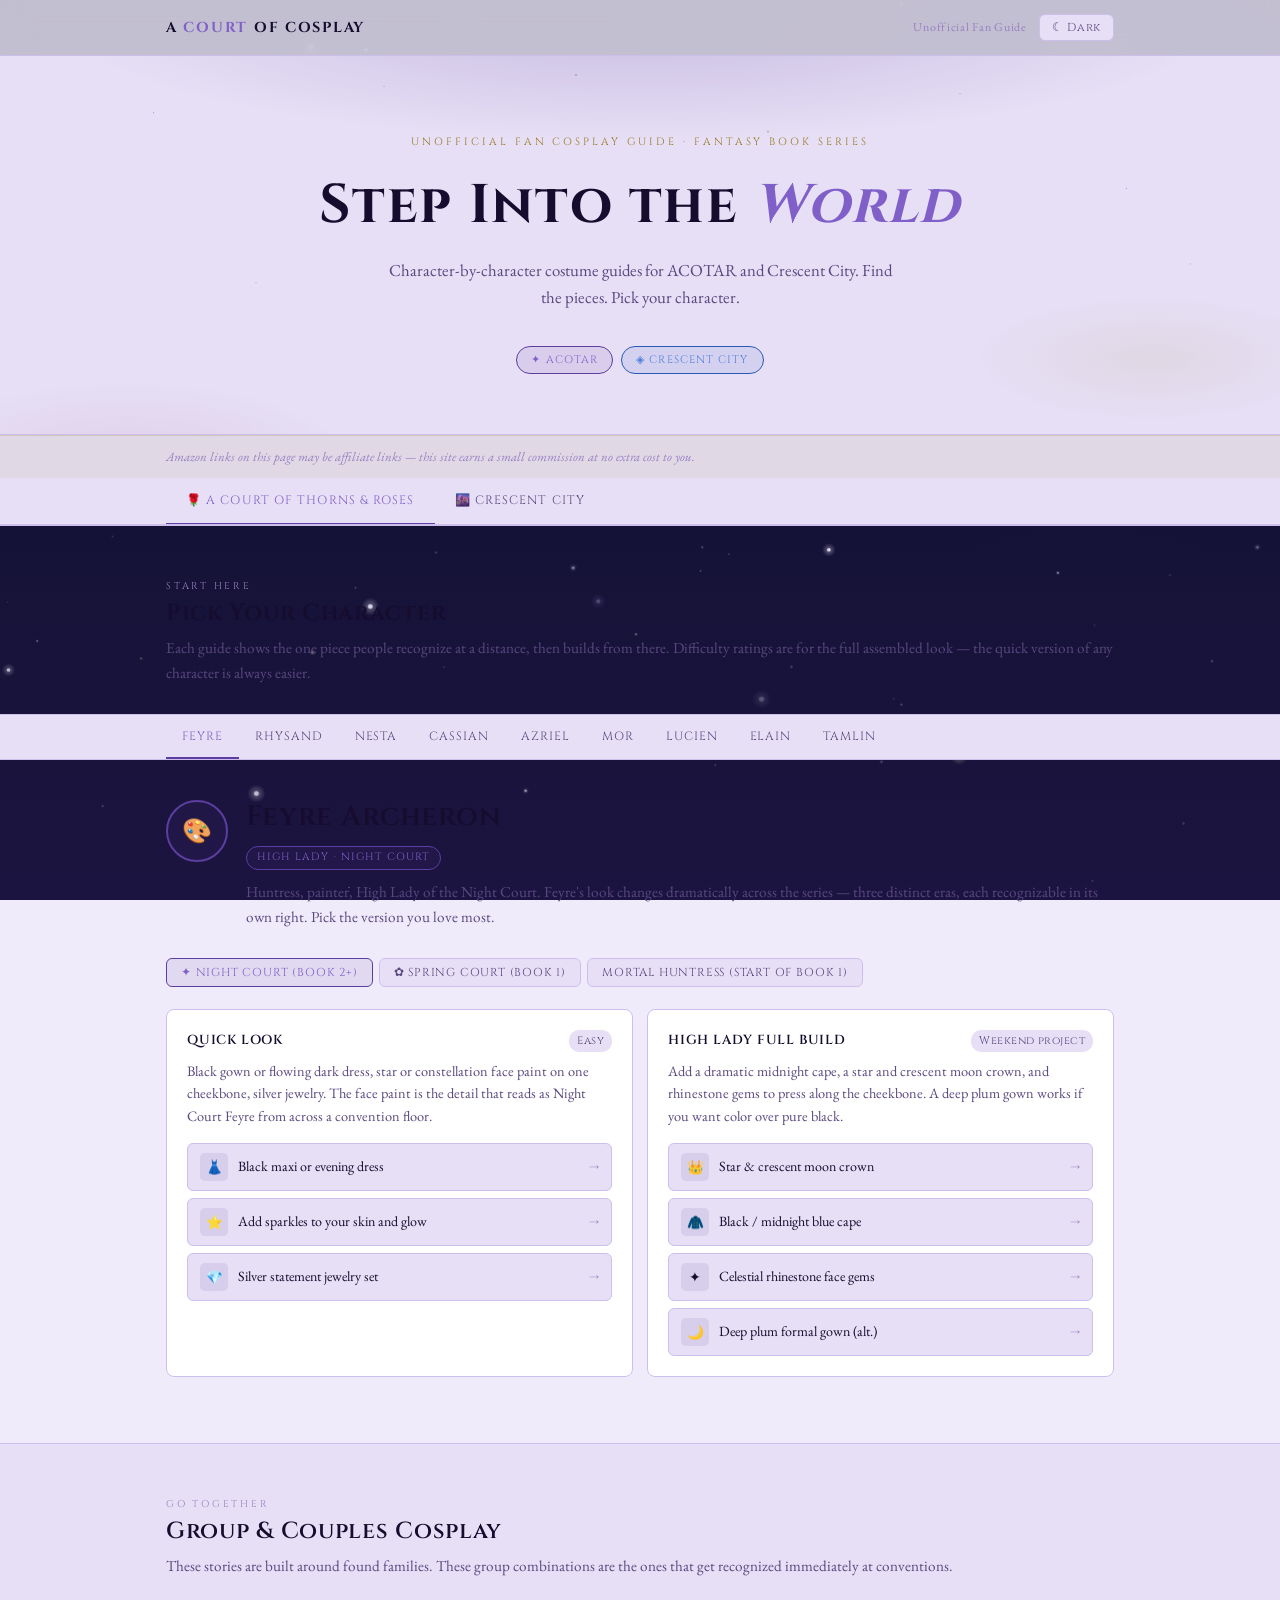
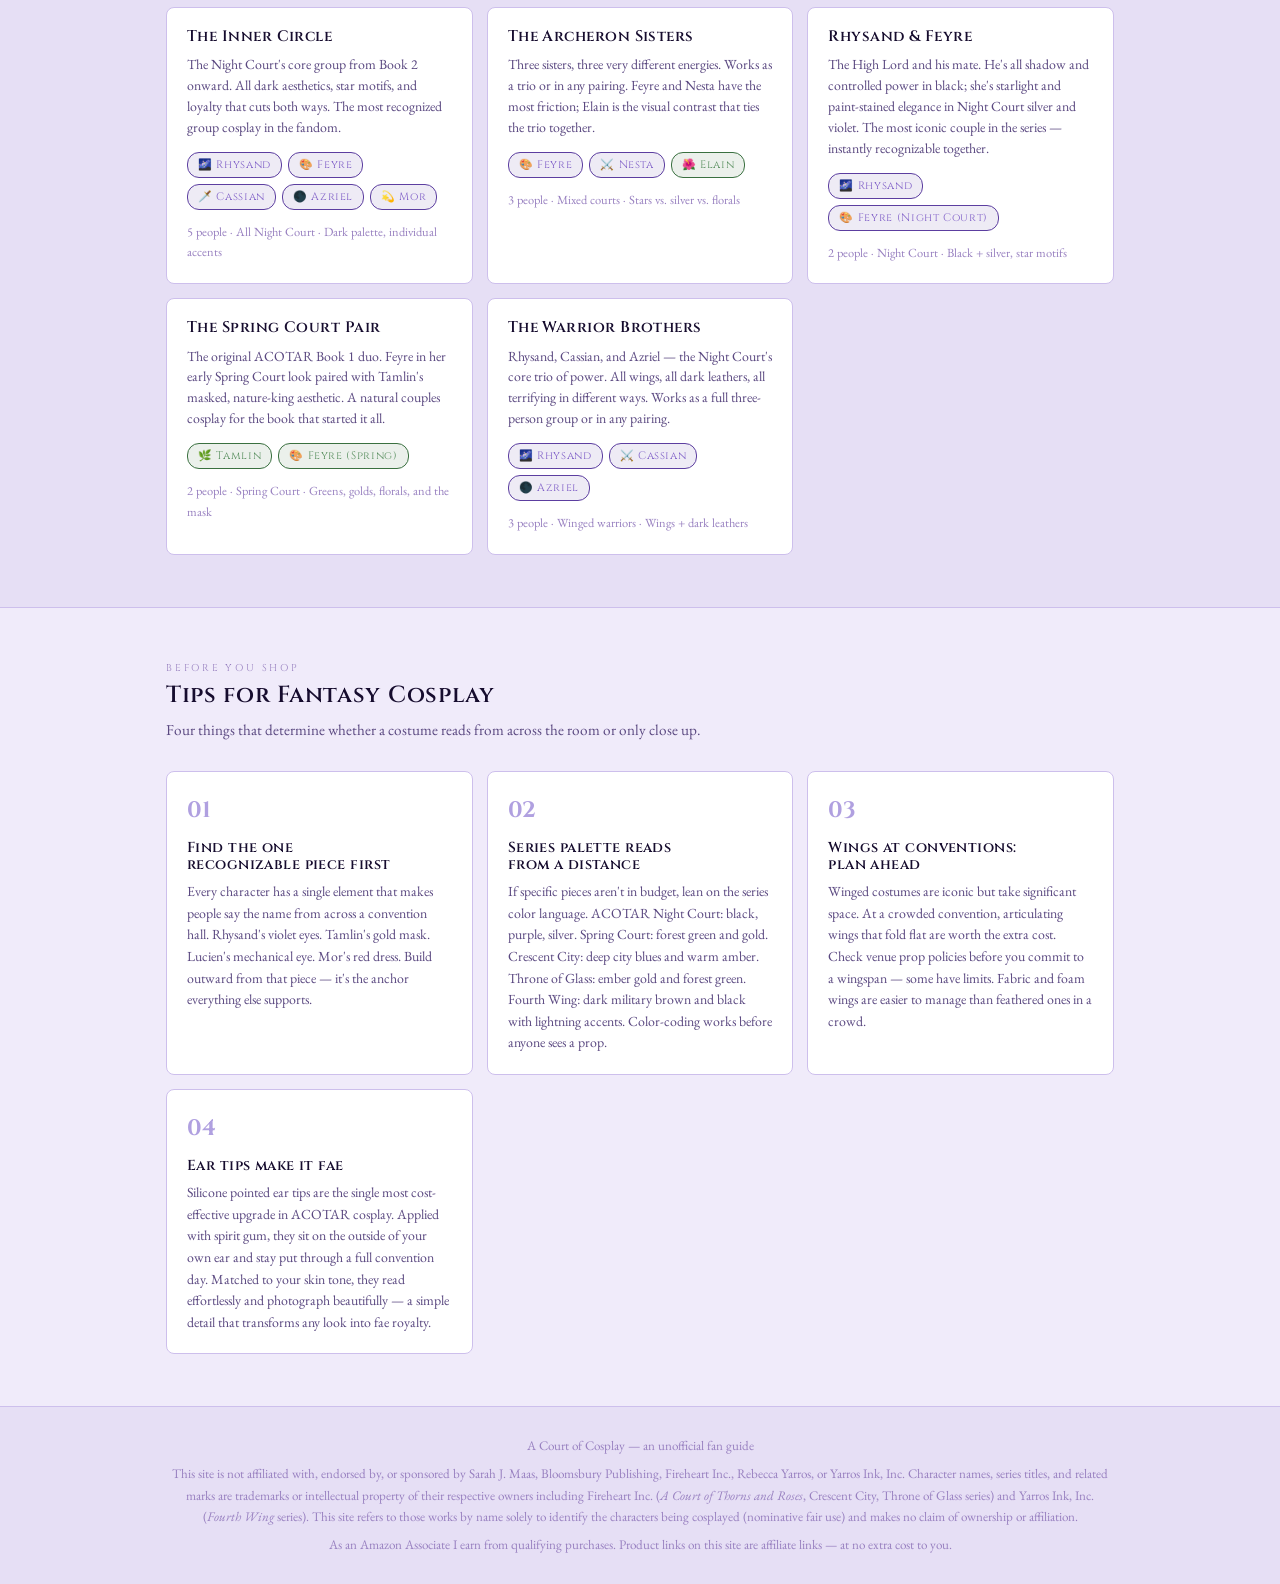
==== commit f15f9ae5: "Hide WIP Throne of Glass and Fourth Wing from main nav Series tabs, hero badges, and hero subtitle t" ====
--- a/index.html
+++ b/index.html
@@ -870,9 +870,11 @@
 }
 
 /* WIP — hidden until content is ready; direct links (#throne-of-glass,
-   #fourth-wing) still work. Remove these two rules to re-enable the tabs. */
+   #fourth-wing) still work. Remove these rules to re-enable the tabs. */
 .series-tab[data-series="throne-of-glass"],
-.series-tab[data-series="fourth-wing"] { display: none; }
+.series-tab[data-series="fourth-wing"],
+.court-badge.cb-tog,
+.court-badge.cb-fw { display: none; }
 </style>
 </head>
 <body>
@@ -896,7 +898,7 @@
   <div class="inner">
     <div class="hero-eyebrow">Unofficial Fan Cosplay Guide · Fantasy Book Series</div>
     <h1>Step Into the <em>World</em></h1>
-    <p class="hero-sub">Character-by-character costume guides for ACOTAR, Crescent City, Throne of Glass, and Fourth Wing. Find the pieces. Pick your character.</p>
+    <p class="hero-sub">Character-by-character costume guides for ACOTAR and Crescent City. Find the pieces. Pick your character.</p>
     <div class="court-badges">
       <span class="court-badge cb-night">✦ ACOTAR</span>
       <span class="court-badge cb-cc">◈ Crescent City</span>
@@ -959,19 +961,19 @@
         </div>
 
         <div class="look-sub-tabs">
-          <button class="look-sub-tab night active" data-sub="f-high-lady">✦ High Lady</button>
-          <button class="look-sub-tab night" data-sub="f-starfall">🌠 Starfall</button>
-          <button class="look-sub-tab plain" data-sub="f-utm">⛓ Under the Mountain</button>
-        </div>
-
-        <div class="sub-panel active" id="f-high-lady">
+          <button class="look-sub-tab night active" data-sub="f-night">✦ Night Court (Book 2+)</button>
+          <button class="look-sub-tab spring" data-sub="f-spring">✿ Spring Court (Book 1)</button>
+          <button class="look-sub-tab plain" data-sub="f-mortal">Mortal Huntress (Start of Book 1)</button>
+        </div>
+
+        <div class="sub-panel active" id="f-night">
           <div class="look-grid">
             <div class="look-card">
               <div class="look-card-head">
                 <span class="look-name">Quick Look</span>
                 <span class="look-level">Easy</span>
               </div>
-              <p class="look-desc">Black gown or flowing dark dress, star or constellation face paint on one cheekbone, silver jewelry. The face paint is the detail that reads as High Lady Feyre from across a convention floor.</p>
+              <p class="look-desc">Black gown or flowing dark dress, star or constellation face paint on one cheekbone, silver jewelry. The face paint is the detail that reads as Night Court Feyre from across a convention floor.</p>
               <div class="product-list">
                 <a href="https://link.amazon/B0ejWu1ud" class="product-btn pn" target="_blank" rel="noopener"><span class="btn-icon">👗</span><span class="btn-label">Black maxi or evening dress</span><span class="btn-arrow">→</span></a>
                 <a href="https://link.amazon/B0ctnWhm8" class="product-btn pn" target="_blank" rel="noopener"><span class="btn-icon">⭐</span><span class="btn-label">Add sparkles to your skin and glow</span><span class="btn-arrow">→</span></a>
@@ -983,72 +985,47 @@
                 <span class="look-name">High Lady Full Build</span>
                 <span class="look-level">Weekend project</span>
               </div>
-              <p class="look-desc">Add a dramatic midnight cape, a star and crescent moon crown, and rhinestone gems pressed along the cheekbone. A deep plum gown works if you want color over pure black. Feyre's tattoos on her left hand and forearm complete the look.</p>
+              <p class="look-desc">Add a dramatic midnight cape, a star and crescent moon crown, and rhinestone gems to press along the cheekbone. A deep plum gown works if you want color over pure black.</p>
               <div class="product-list">
                 <a href="#" class="product-btn pn" target="_blank" rel="noopener"><span class="btn-icon">👑</span><span class="btn-label">Star &amp; crescent moon crown</span><span class="btn-arrow">→</span></a>
                 <a href="#" class="product-btn pn" target="_blank" rel="noopener"><span class="btn-icon">🧥</span><span class="btn-label">Black / midnight blue cape</span><span class="btn-arrow">→</span></a>
                 <a href="#" class="product-btn pn" target="_blank" rel="noopener"><span class="btn-icon">✦</span><span class="btn-label">Celestial rhinestone face gems</span><span class="btn-arrow">→</span></a>
-                <a href="#" class="product-btn pn" target="_blank" rel="noopener"><span class="btn-icon">🌙</span><span class="btn-label">Temporary Night Court tattoo sleeve</span><span class="btn-arrow">→</span></a>
+                <a href="#" class="product-btn pn" target="_blank" rel="noopener"><span class="btn-icon">🌙</span><span class="btn-label">Deep plum formal gown (alt.)</span><span class="btn-arrow">→</span></a>
               </div>
             </div>
           </div>
         </div>
 
-        <div class="sub-panel" id="f-starfall">
+        <div class="sub-panel" id="f-spring">
           <div class="look-grid">
             <div class="look-card">
               <div class="look-card-head">
-                <span class="look-name">Starfall Quick Look</span>
+                <span class="look-name">Spring Court Quick Look</span>
                 <span class="look-level">Easiest</span>
               </div>
-              <p class="look-desc">The iconic blue gown from the Starfall celebration in <em>A Court of Mist and Fury</em>. A flowing midnight blue or periwinkle dress with iridescent shimmer — the moment Feyre truly belongs to the Night Court.</p>
+              <p class="look-desc">Flowing sage green or blush dress, wildflower crown, and delicate leaf earrings. Feyre's Spring Court look is soft and fae — feminine with a restrained wildness to it.</p>
               <div class="product-list">
-                <a href="#" class="product-btn pn" target="_blank" rel="noopener"><span class="btn-icon">💙</span><span class="btn-label">Midnight blue / periwinkle formal gown</span><span class="btn-arrow">→</span></a>
-                <a href="#" class="product-btn pn" target="_blank" rel="noopener"><span class="btn-icon">✨</span><span class="btn-label">Iridescent shimmer body spray</span><span class="btn-arrow">→</span></a>
-                <a href="#" class="product-btn pn" target="_blank" rel="noopener"><span class="btn-icon">💎</span><span class="btn-label">Silver &amp; sapphire star earrings</span><span class="btn-arrow">→</span></a>
+                <a href="#" class="product-btn ps" target="_blank" rel="noopener"><span class="btn-icon">🌿</span><span class="btn-label">Sage green chiffon / flowy dress</span><span class="btn-arrow">→</span></a>
+                <a href="#" class="product-btn ps" target="_blank" rel="noopener"><span class="btn-icon">🌸</span><span class="btn-label">Wildflower floral crown</span><span class="btn-arrow">→</span></a>
+                <a href="#" class="product-btn pg" target="_blank" rel="noopener"><span class="btn-icon">🍃</span><span class="btn-label">Gold leaf &amp; green earrings</span><span class="btn-arrow">→</span></a>
+                <a href="#" class="product-btn pr" target="_blank" rel="noopener"><span class="btn-icon">👂</span><span class="btn-label">Pointed fae ear tips (silicone)</span><span class="btn-arrow">→</span></a>
               </div>
             </div>
-            <div class="look-card">
-              <div class="look-card-head">
-                <span class="look-name">Starfall Full Build</span>
-                <span class="look-level">Weekend project</span>
-              </div>
-              <p class="look-desc">Add glittering star face gems along the temples and cheekbones, a sheer blue or silver cape that floats as you move, and a constellation crown. Everything should catch light — this is a night of falling stars.</p>
-              <div class="product-list">
-                <a href="#" class="product-btn pn" target="_blank" rel="noopener"><span class="btn-icon">🌟</span><span class="btn-label">Constellation / star tiara crown</span><span class="btn-arrow">→</span></a>
-                <a href="#" class="product-btn pn" target="_blank" rel="noopener"><span class="btn-icon">🧣</span><span class="btn-label">Sheer blue / silver floaty cape</span><span class="btn-arrow">→</span></a>
-                <a href="#" class="product-btn pn" target="_blank" rel="noopener"><span class="btn-icon">✦</span><span class="btn-label">Star face gems (press-on)</span><span class="btn-arrow">→</span></a>
-                <a href="#" class="product-btn pn" target="_blank" rel="noopener"><span class="btn-icon">🌙</span><span class="btn-label">Temporary Night Court tattoo sleeve</span><span class="btn-arrow">→</span></a>
-              </div>
-            </div>
-          </div>
-        </div>
-
-        <div class="sub-panel" id="f-utm">
+          </div>
+        </div>
+
+        <div class="sub-panel" id="f-mortal">
           <div class="look-grid">
             <div class="look-card">
               <div class="look-card-head">
-                <span class="look-name">Quick Look</span>
-                <span class="look-level">Easy</span>
+                <span class="look-name">The Huntress</span>
+                <span class="look-level">Easiest</span>
               </div>
-              <p class="look-desc">A plain white or pale grey shift dress — deliberately simple, deliberately stripped of color. Feyre Under the Mountain is a mortal among Fae, stripped of everything. Add bare feet or simple flats and a haunted expression.</p>
+              <p class="look-desc">Brown or dark green faux-leather jacket, worn trousers, and boots. Feyre starts the story as a mortal hunter keeping her family from starving. Add a bow and quiver prop and it reads immediately.</p>
               <div class="product-list">
-                <a href="#" class="product-btn" target="_blank" rel="noopener"><span class="btn-icon">🩱</span><span class="btn-label">White / pale linen shift dress</span><span class="btn-arrow">→</span></a>
-                <a href="#" class="product-btn" target="_blank" rel="noopener"><span class="btn-icon">🪡</span><span class="btn-label">Fake blood or dirt makeup (optional)</span><span class="btn-arrow">→</span></a>
-                <a href="#" class="product-btn" target="_blank" rel="noopener"><span class="btn-icon">🔗</span><span class="btn-label">Thin chain bracelet / cuff prop</span><span class="btn-arrow">→</span></a>
-              </div>
-            </div>
-            <div class="look-card">
-              <div class="look-card-head">
-                <span class="look-name">Amarantha's Court Build</span>
-                <span class="look-level">Weekend project</span>
-              </div>
-              <p class="look-desc">Amarantha's court demanded spectacle. A red-and-black formal gown, heavy dark eye makeup, and jewelry that feels more like shackles than adornment. Add a faint bruise or cut SFX makeup detail for the full effect.</p>
-              <div class="product-list">
-                <a href="#" class="product-btn pr" target="_blank" rel="noopener"><span class="btn-icon">🩸</span><span class="btn-label">Deep red formal or ballgown dress</span><span class="btn-arrow">→</span></a>
-                <a href="#" class="product-btn pn" target="_blank" rel="noopener"><span class="btn-icon">🖤</span><span class="btn-label">Heavy dark eye shadow palette</span><span class="btn-arrow">→</span></a>
-                <a href="#" class="product-btn pn" target="_blank" rel="noopener"><span class="btn-icon">🔗</span><span class="btn-label">Chain or cuff statement jewelry</span><span class="btn-arrow">→</span></a>
-                <a href="#" class="product-btn pr" target="_blank" rel="noopener"><span class="btn-icon">💄</span><span class="btn-label">SFX bruise / wound makeup kit</span><span class="btn-arrow">→</span></a>
+                <a href="#" class="product-btn" target="_blank" rel="noopener"><span class="btn-icon">🧥</span><span class="btn-label">Brown faux-leather jacket</span><span class="btn-arrow">→</span></a>
+                <a href="#" class="product-btn" target="_blank" rel="noopener"><span class="btn-icon">🏹</span><span class="btn-label">Foam bow &amp; quiver prop set</span><span class="btn-arrow">→</span></a>
+                <a href="#" class="product-btn" target="_blank" rel="noopener"><span class="btn-icon">🥾</span><span class="btn-label">Worn leather / combat boots</span><span class="btn-arrow">→</span></a>
               </div>
             </div>
           </div>
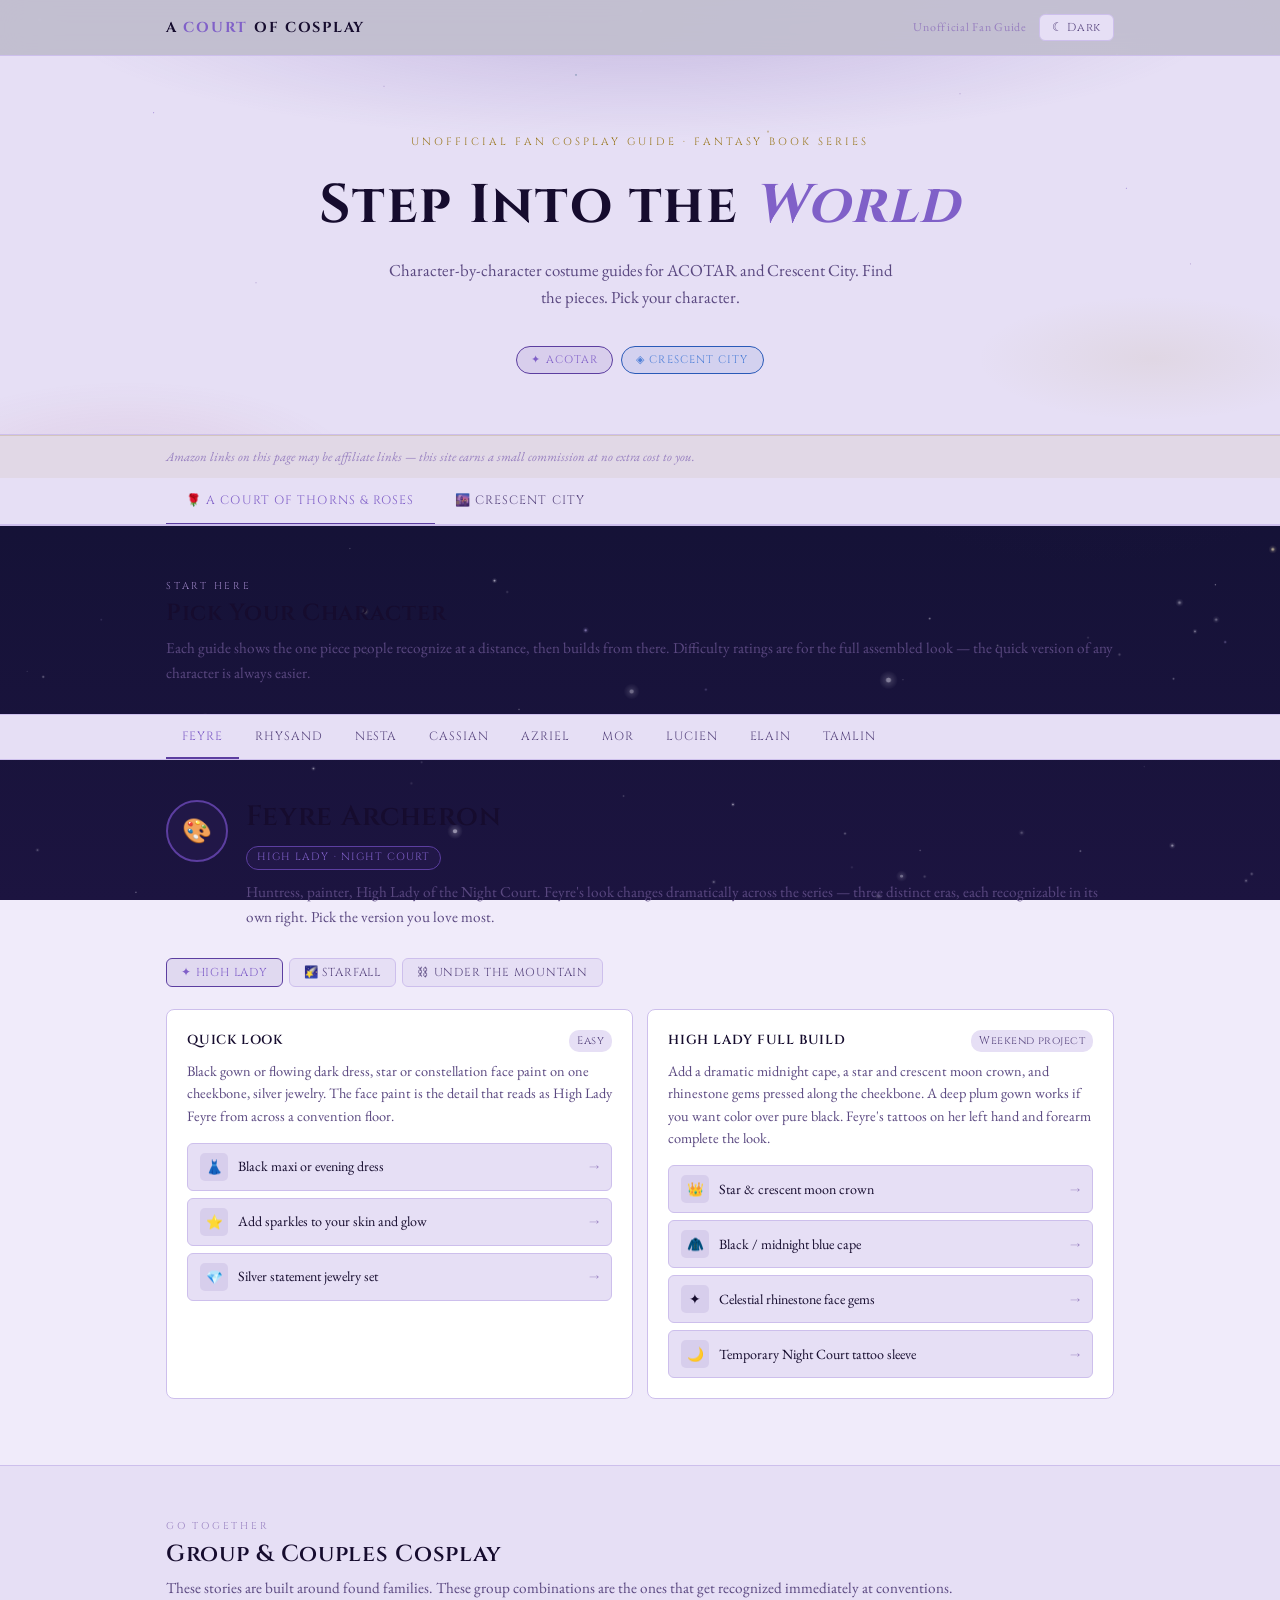
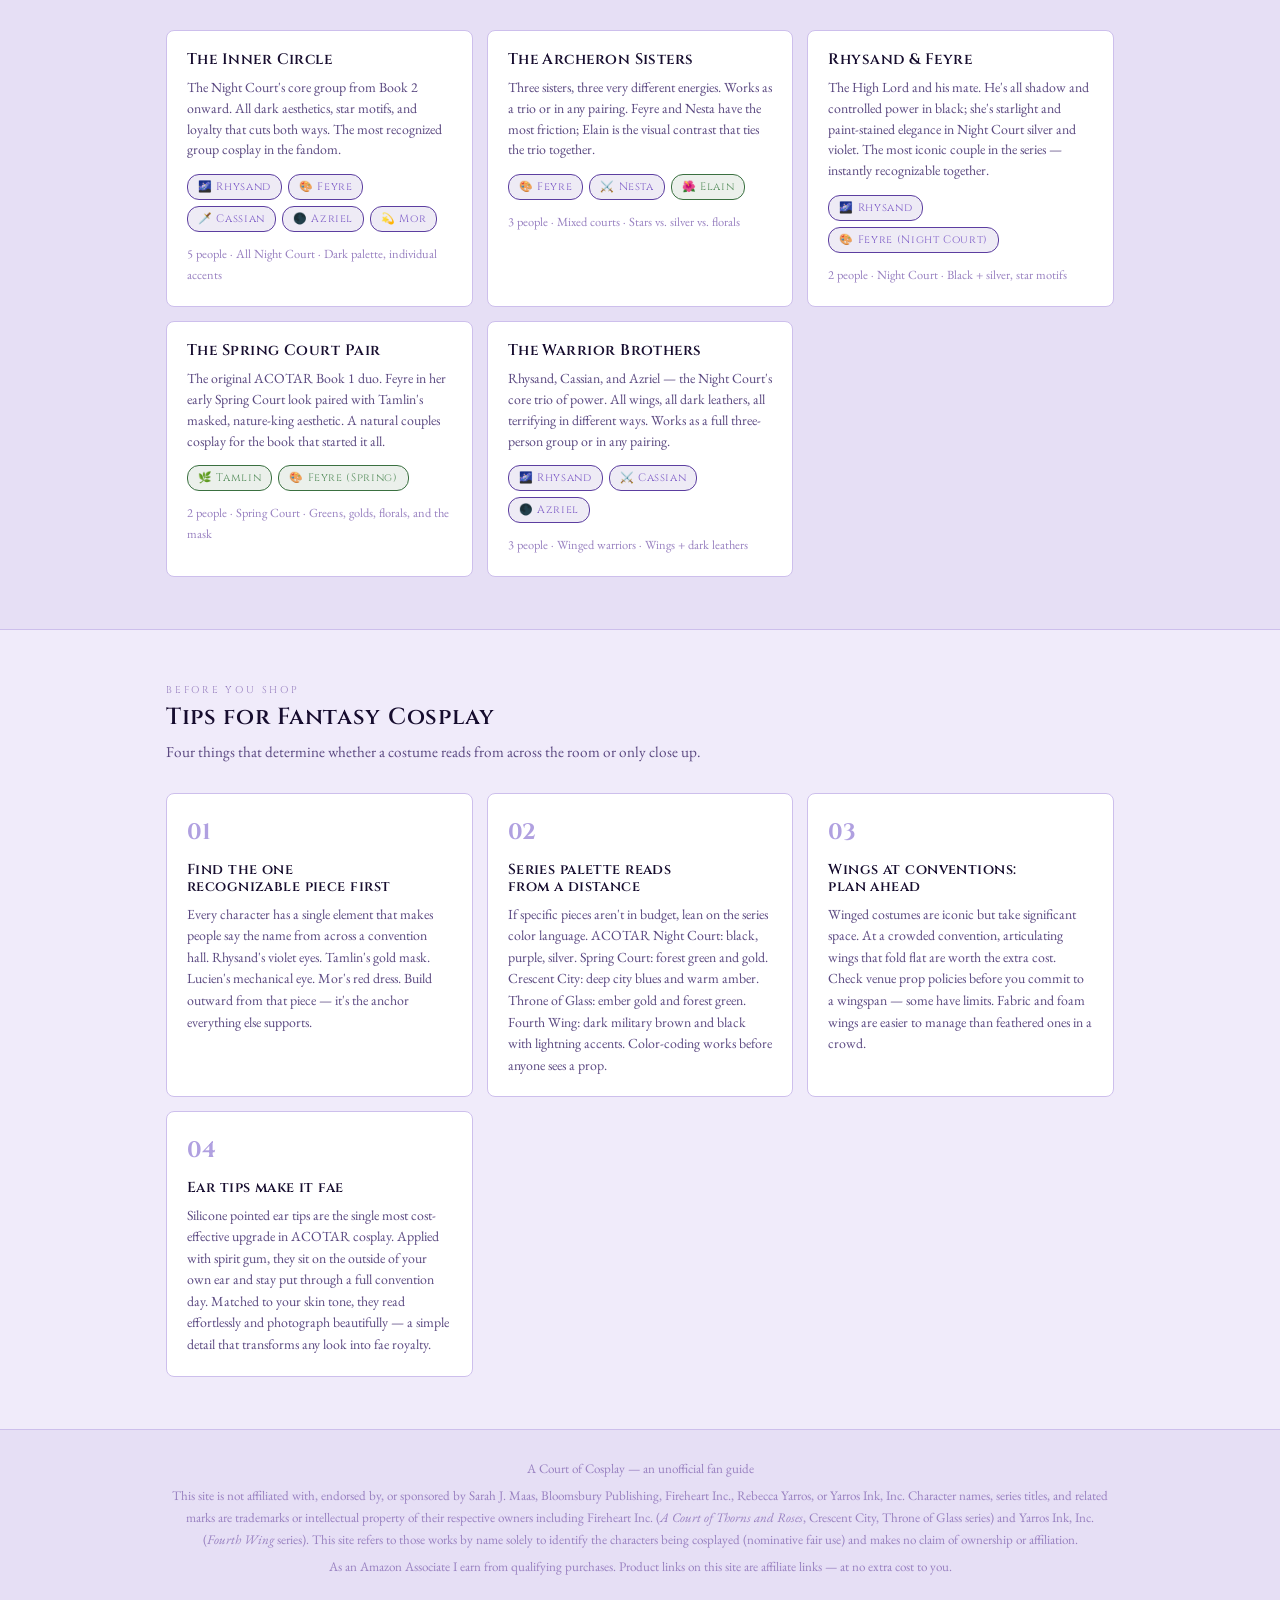
==== commit 44af8099: "Merge main into feyre-character-looks, resolve conflict Conflict was in the WIP hide rules — kept th" ====
--- a/index.html
+++ b/index.html
@@ -961,19 +961,19 @@
         </div>
 
         <div class="look-sub-tabs">
-          <button class="look-sub-tab night active" data-sub="f-night">✦ Night Court (Book 2+)</button>
-          <button class="look-sub-tab spring" data-sub="f-spring">✿ Spring Court (Book 1)</button>
-          <button class="look-sub-tab plain" data-sub="f-mortal">Mortal Huntress (Start of Book 1)</button>
-        </div>
-
-        <div class="sub-panel active" id="f-night">
+          <button class="look-sub-tab night active" data-sub="f-high-lady">✦ High Lady</button>
+          <button class="look-sub-tab night" data-sub="f-starfall">🌠 Starfall</button>
+          <button class="look-sub-tab plain" data-sub="f-utm">⛓ Under the Mountain</button>
+        </div>
+
+        <div class="sub-panel active" id="f-high-lady">
           <div class="look-grid">
             <div class="look-card">
               <div class="look-card-head">
                 <span class="look-name">Quick Look</span>
                 <span class="look-level">Easy</span>
               </div>
-              <p class="look-desc">Black gown or flowing dark dress, star or constellation face paint on one cheekbone, silver jewelry. The face paint is the detail that reads as Night Court Feyre from across a convention floor.</p>
+              <p class="look-desc">Black gown or flowing dark dress, star or constellation face paint on one cheekbone, silver jewelry. The face paint is the detail that reads as High Lady Feyre from across a convention floor.</p>
               <div class="product-list">
                 <a href="https://link.amazon/B0ejWu1ud" class="product-btn pn" target="_blank" rel="noopener"><span class="btn-icon">👗</span><span class="btn-label">Black maxi or evening dress</span><span class="btn-arrow">→</span></a>
                 <a href="https://link.amazon/B0ctnWhm8" class="product-btn pn" target="_blank" rel="noopener"><span class="btn-icon">⭐</span><span class="btn-label">Add sparkles to your skin and glow</span><span class="btn-arrow">→</span></a>
@@ -985,47 +985,72 @@
                 <span class="look-name">High Lady Full Build</span>
                 <span class="look-level">Weekend project</span>
               </div>
-              <p class="look-desc">Add a dramatic midnight cape, a star and crescent moon crown, and rhinestone gems to press along the cheekbone. A deep plum gown works if you want color over pure black.</p>
+              <p class="look-desc">Add a dramatic midnight cape, a star and crescent moon crown, and rhinestone gems pressed along the cheekbone. A deep plum gown works if you want color over pure black. Feyre's tattoos on her left hand and forearm complete the look.</p>
               <div class="product-list">
                 <a href="#" class="product-btn pn" target="_blank" rel="noopener"><span class="btn-icon">👑</span><span class="btn-label">Star &amp; crescent moon crown</span><span class="btn-arrow">→</span></a>
                 <a href="#" class="product-btn pn" target="_blank" rel="noopener"><span class="btn-icon">🧥</span><span class="btn-label">Black / midnight blue cape</span><span class="btn-arrow">→</span></a>
                 <a href="#" class="product-btn pn" target="_blank" rel="noopener"><span class="btn-icon">✦</span><span class="btn-label">Celestial rhinestone face gems</span><span class="btn-arrow">→</span></a>
-                <a href="#" class="product-btn pn" target="_blank" rel="noopener"><span class="btn-icon">🌙</span><span class="btn-label">Deep plum formal gown (alt.)</span><span class="btn-arrow">→</span></a>
+                <a href="#" class="product-btn pn" target="_blank" rel="noopener"><span class="btn-icon">🌙</span><span class="btn-label">Temporary Night Court tattoo sleeve</span><span class="btn-arrow">→</span></a>
               </div>
             </div>
           </div>
         </div>
 
-        <div class="sub-panel" id="f-spring">
+        <div class="sub-panel" id="f-starfall">
           <div class="look-grid">
             <div class="look-card">
               <div class="look-card-head">
-                <span class="look-name">Spring Court Quick Look</span>
+                <span class="look-name">Starfall Quick Look</span>
                 <span class="look-level">Easiest</span>
               </div>
-              <p class="look-desc">Flowing sage green or blush dress, wildflower crown, and delicate leaf earrings. Feyre's Spring Court look is soft and fae — feminine with a restrained wildness to it.</p>
+              <p class="look-desc">The iconic blue gown from the Starfall celebration in <em>A Court of Mist and Fury</em>. A flowing midnight blue or periwinkle dress with iridescent shimmer — the moment Feyre truly belongs to the Night Court.</p>
               <div class="product-list">
-                <a href="#" class="product-btn ps" target="_blank" rel="noopener"><span class="btn-icon">🌿</span><span class="btn-label">Sage green chiffon / flowy dress</span><span class="btn-arrow">→</span></a>
-                <a href="#" class="product-btn ps" target="_blank" rel="noopener"><span class="btn-icon">🌸</span><span class="btn-label">Wildflower floral crown</span><span class="btn-arrow">→</span></a>
-                <a href="#" class="product-btn pg" target="_blank" rel="noopener"><span class="btn-icon">🍃</span><span class="btn-label">Gold leaf &amp; green earrings</span><span class="btn-arrow">→</span></a>
-                <a href="#" class="product-btn pr" target="_blank" rel="noopener"><span class="btn-icon">👂</span><span class="btn-label">Pointed fae ear tips (silicone)</span><span class="btn-arrow">→</span></a>
+                <a href="#" class="product-btn pn" target="_blank" rel="noopener"><span class="btn-icon">💙</span><span class="btn-label">Midnight blue / periwinkle formal gown</span><span class="btn-arrow">→</span></a>
+                <a href="#" class="product-btn pn" target="_blank" rel="noopener"><span class="btn-icon">✨</span><span class="btn-label">Iridescent shimmer body spray</span><span class="btn-arrow">→</span></a>
+                <a href="#" class="product-btn pn" target="_blank" rel="noopener"><span class="btn-icon">💎</span><span class="btn-label">Silver &amp; sapphire star earrings</span><span class="btn-arrow">→</span></a>
               </div>
             </div>
-          </div>
-        </div>
-
-        <div class="sub-panel" id="f-mortal">
+            <div class="look-card">
+              <div class="look-card-head">
+                <span class="look-name">Starfall Full Build</span>
+                <span class="look-level">Weekend project</span>
+              </div>
+              <p class="look-desc">Add glittering star face gems along the temples and cheekbones, a sheer blue or silver cape that floats as you move, and a constellation crown. Everything should catch light — this is a night of falling stars.</p>
+              <div class="product-list">
+                <a href="#" class="product-btn pn" target="_blank" rel="noopener"><span class="btn-icon">🌟</span><span class="btn-label">Constellation / star tiara crown</span><span class="btn-arrow">→</span></a>
+                <a href="#" class="product-btn pn" target="_blank" rel="noopener"><span class="btn-icon">🧣</span><span class="btn-label">Sheer blue / silver floaty cape</span><span class="btn-arrow">→</span></a>
+                <a href="#" class="product-btn pn" target="_blank" rel="noopener"><span class="btn-icon">✦</span><span class="btn-label">Star face gems (press-on)</span><span class="btn-arrow">→</span></a>
+                <a href="#" class="product-btn pn" target="_blank" rel="noopener"><span class="btn-icon">🌙</span><span class="btn-label">Temporary Night Court tattoo sleeve</span><span class="btn-arrow">→</span></a>
+              </div>
+            </div>
+          </div>
+        </div>
+
+        <div class="sub-panel" id="f-utm">
           <div class="look-grid">
             <div class="look-card">
               <div class="look-card-head">
-                <span class="look-name">The Huntress</span>
-                <span class="look-level">Easiest</span>
+                <span class="look-name">Quick Look</span>
+                <span class="look-level">Easy</span>
               </div>
-              <p class="look-desc">Brown or dark green faux-leather jacket, worn trousers, and boots. Feyre starts the story as a mortal hunter keeping her family from starving. Add a bow and quiver prop and it reads immediately.</p>
+              <p class="look-desc">A plain white or pale grey shift dress — deliberately simple, deliberately stripped of color. Feyre Under the Mountain is a mortal among Fae, stripped of everything. Add bare feet or simple flats and a haunted expression.</p>
               <div class="product-list">
-                <a href="#" class="product-btn" target="_blank" rel="noopener"><span class="btn-icon">🧥</span><span class="btn-label">Brown faux-leather jacket</span><span class="btn-arrow">→</span></a>
-                <a href="#" class="product-btn" target="_blank" rel="noopener"><span class="btn-icon">🏹</span><span class="btn-label">Foam bow &amp; quiver prop set</span><span class="btn-arrow">→</span></a>
-                <a href="#" class="product-btn" target="_blank" rel="noopener"><span class="btn-icon">🥾</span><span class="btn-label">Worn leather / combat boots</span><span class="btn-arrow">→</span></a>
+                <a href="#" class="product-btn" target="_blank" rel="noopener"><span class="btn-icon">🩱</span><span class="btn-label">White / pale linen shift dress</span><span class="btn-arrow">→</span></a>
+                <a href="#" class="product-btn" target="_blank" rel="noopener"><span class="btn-icon">🪡</span><span class="btn-label">Fake blood or dirt makeup (optional)</span><span class="btn-arrow">→</span></a>
+                <a href="#" class="product-btn" target="_blank" rel="noopener"><span class="btn-icon">🔗</span><span class="btn-label">Thin chain bracelet / cuff prop</span><span class="btn-arrow">→</span></a>
+              </div>
+            </div>
+            <div class="look-card">
+              <div class="look-card-head">
+                <span class="look-name">Amarantha's Court Build</span>
+                <span class="look-level">Weekend project</span>
+              </div>
+              <p class="look-desc">Amarantha's court demanded spectacle. A red-and-black formal gown, heavy dark eye makeup, and jewelry that feels more like shackles than adornment. Add a faint bruise or cut SFX makeup detail for the full effect.</p>
+              <div class="product-list">
+                <a href="#" class="product-btn pr" target="_blank" rel="noopener"><span class="btn-icon">🩸</span><span class="btn-label">Deep red formal or ballgown dress</span><span class="btn-arrow">→</span></a>
+                <a href="#" class="product-btn pn" target="_blank" rel="noopener"><span class="btn-icon">🖤</span><span class="btn-label">Heavy dark eye shadow palette</span><span class="btn-arrow">→</span></a>
+                <a href="#" class="product-btn pn" target="_blank" rel="noopener"><span class="btn-icon">🔗</span><span class="btn-label">Chain or cuff statement jewelry</span><span class="btn-arrow">→</span></a>
+                <a href="#" class="product-btn pr" target="_blank" rel="noopener"><span class="btn-icon">💄</span><span class="btn-label">SFX bruise / wound makeup kit</span><span class="btn-arrow">→</span></a>
               </div>
             </div>
           </div>
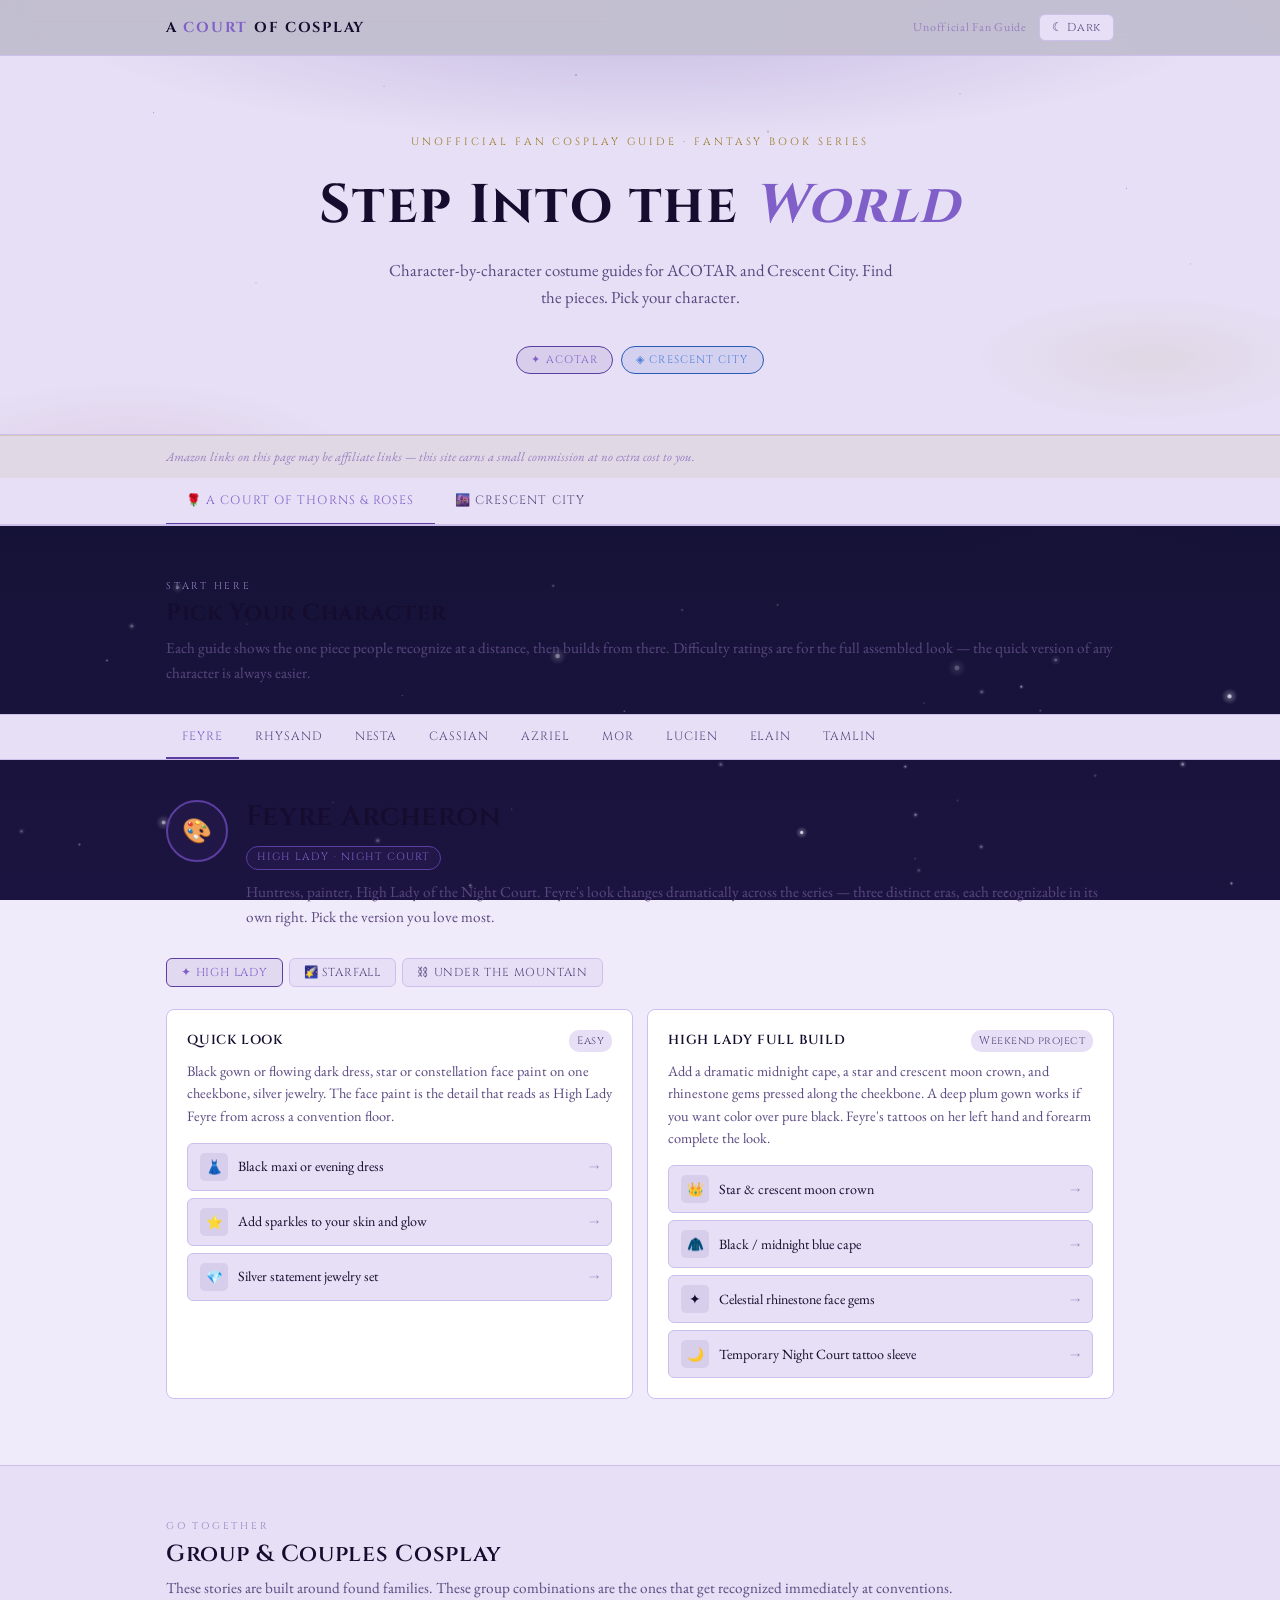
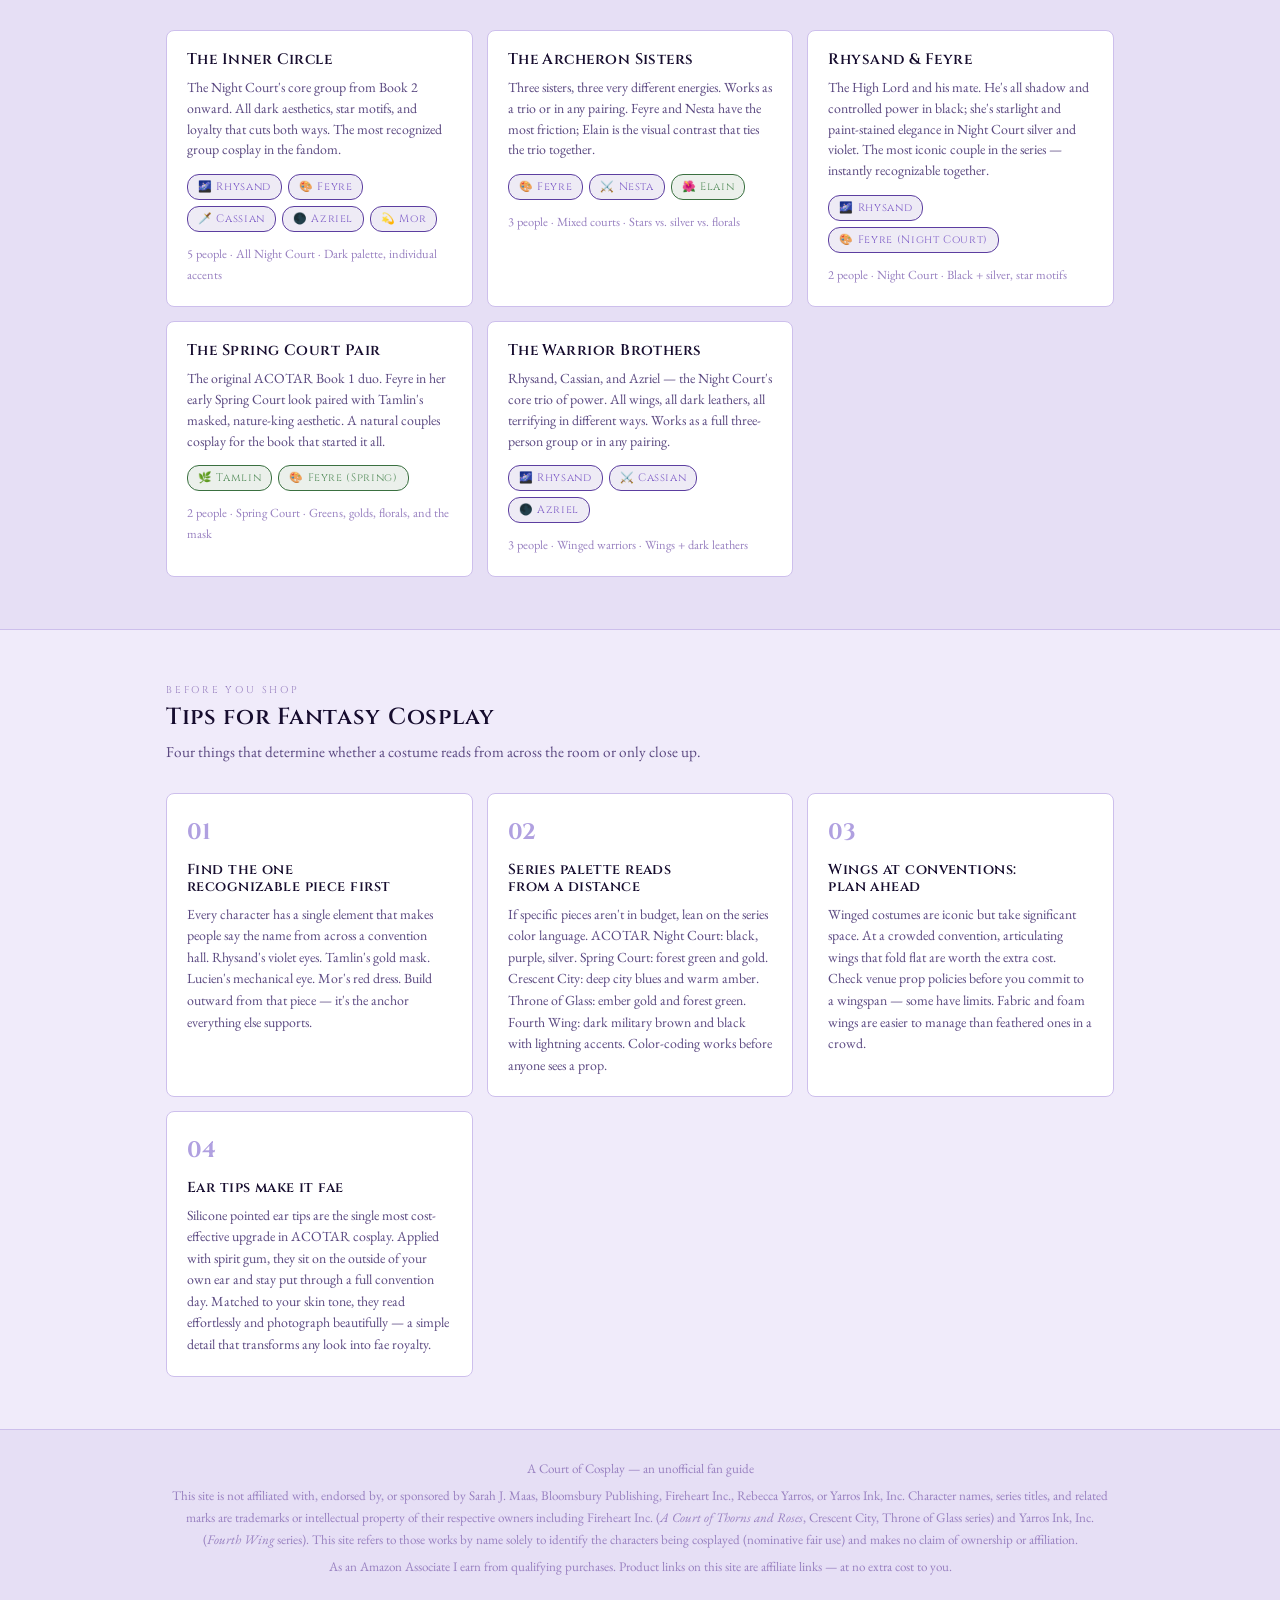
==== commit 9c05e876: "Add multi-option expandable product pattern Each product item can now hold any number of purchase op" ====
--- a/index.html
+++ b/index.html
@@ -767,6 +767,12 @@
   .btn-label { font-size: 0.95rem; }
   .btn-arrow { font-size: 0.8rem; color: var(--fg-muted); }
 
+  /* Multi-option toggle — same tap target as product-btn */
+  .product-toggle { padding: 14px 14px; font-size: 0.95rem; gap: 12px; border-color: var(--border-hi); }
+  .opt-count { font-size: 0.75rem; }
+  .options-list { margin-left: 10px; padding-left: 10px; }
+  .option-link { padding: 12px 14px; font-size: 0.92rem; }
+
   /* Group cards */
   .group-card { padding: 14px; }
   .group-card h3 { font-size: 0.9rem; margin-bottom: 10px; }
@@ -857,6 +863,97 @@
 .product-btn.ptog .btn-icon { background: var(--tog-bg); }
 .product-btn.pfw  .btn-icon { background: var(--fw-bg); }
 
+/* ---- Multi-option expandable product items ---- */
+.product-item {
+  display: flex;
+  flex-direction: column;
+  gap: 4px;
+}
+
+.product-toggle {
+  display: flex;
+  align-items: center;
+  gap: 10px;
+  padding: 9px 12px;
+  background: var(--surface);
+  border: 1px solid var(--border);
+  border-radius: 6px;
+  color: var(--fg);
+  font-size: 0.88rem;
+  font-family: 'EB Garamond', serif;
+  transition: background 0.2s, border-color 0.2s;
+  cursor: pointer;
+  width: 100%;
+  text-align: left;
+}
+.product-toggle:hover,
+.product-toggle[aria-expanded="true"] {
+  background: var(--card-hover);
+  border-color: var(--border-hi);
+}
+.product-item.pn   .product-toggle .btn-icon { background: var(--night-bg); }
+.product-item.ps   .product-toggle .btn-icon { background: var(--spring-bg); }
+.product-item.pa   .product-toggle .btn-icon { background: var(--autumn-bg); }
+.product-item.pr   .product-toggle .btn-icon { background: var(--rose-bg); }
+.product-item.pg   .product-toggle .btn-icon { background: var(--gold-bg); }
+.product-item.pcc  .product-toggle .btn-icon { background: var(--cc-bg); }
+.product-item.ptog .product-toggle .btn-icon { background: var(--tog-bg); }
+.product-item.pfw  .product-toggle .btn-icon { background: var(--fw-bg); }
+
+.opt-count {
+  font-size: 0.72rem;
+  padding: 2px 7px;
+  border-radius: 10px;
+  background: var(--card);
+  border: 1px solid var(--border);
+  color: var(--fg-dim);
+  white-space: nowrap;
+  flex-shrink: 0;
+}
+
+.toggle-chevron {
+  font-size: 0.7rem;
+  color: var(--fg-dim);
+  flex-shrink: 0;
+  transition: transform 0.2s ease;
+  display: inline-block;
+}
+.product-toggle[aria-expanded="true"] .toggle-chevron {
+  transform: rotate(90deg);
+}
+
+.options-list {
+  display: none;
+  flex-direction: column;
+  gap: 4px;
+  margin-left: 14px;
+  padding-left: 12px;
+  border-left: 2px solid var(--border);
+}
+.options-list.open { display: flex; }
+
+.option-link {
+  display: flex;
+  align-items: center;
+  gap: 10px;
+  padding: 8px 12px;
+  background: var(--surface);
+  border: 1px solid var(--border);
+  border-radius: 5px;
+  color: var(--fg);
+  text-decoration: none;
+  font-size: 0.84rem;
+  font-family: 'EB Garamond', serif;
+  transition: background 0.15s, border-color 0.15s;
+}
+.option-link:hover {
+  background: var(--card-hover);
+  border-color: var(--border-hi);
+  color: var(--fg);
+}
+.opt-label { flex: 1; min-width: 0; }
+.opt-arrow { font-size: 0.65rem; color: var(--fg-dim); flex-shrink: 0; }
+
 .look-sub-tab.cc.active  { color: var(--cc-soft);  border-color: var(--cc);  background: var(--cc-bg); }
 .look-sub-tab.tog.active { color: var(--tog-soft); border-color: var(--tog); background: var(--tog-bg); }
 .look-sub-tab.fw.active  { color: var(--fw-soft);  border-color: var(--fw);  background: var(--fw-bg); }
@@ -1035,7 +1132,21 @@
               </div>
               <p class="look-desc">A plain white or pale grey shift dress — deliberately simple, deliberately stripped of color. Feyre Under the Mountain is a mortal among Fae, stripped of everything. Add bare feet or simple flats and a haunted expression.</p>
               <div class="product-list">
-                <a href="#" class="product-btn" target="_blank" rel="noopener"><span class="btn-icon">🩱</span><span class="btn-label">White / pale linen shift dress</span><span class="btn-arrow">→</span></a>
+                <div class="product-item">
+                  <button class="product-toggle" aria-expanded="false">
+                    <span class="btn-icon">🩱</span>
+                    <span class="btn-label">White / pale shift dress</span>
+                    <span class="opt-count">5 options</span>
+                    <span class="toggle-chevron">›</span>
+                  </button>
+                  <div class="options-list">
+                    <a href="#" class="option-link" target="_blank" rel="noopener"><span class="opt-label">Dress option 1</span><span class="opt-arrow">→</span></a>
+                    <a href="#" class="option-link" target="_blank" rel="noopener"><span class="opt-label">Dress option 2</span><span class="opt-arrow">→</span></a>
+                    <a href="#" class="option-link" target="_blank" rel="noopener"><span class="opt-label">Dress option 3</span><span class="opt-arrow">→</span></a>
+                    <a href="#" class="option-link" target="_blank" rel="noopener"><span class="opt-label">Dress option 4</span><span class="opt-arrow">→</span></a>
+                    <a href="#" class="option-link" target="_blank" rel="noopener"><span class="opt-label">Dress option 5</span><span class="opt-arrow">→</span></a>
+                  </div>
+                </div>
                 <a href="#" class="product-btn" target="_blank" rel="noopener"><span class="btn-icon">🪡</span><span class="btn-label">Fake blood or dirt makeup (optional)</span><span class="btn-arrow">→</span></a>
                 <a href="#" class="product-btn" target="_blank" rel="noopener"><span class="btn-icon">🔗</span><span class="btn-label">Thin chain bracelet / cuff prop</span><span class="btn-arrow">→</span></a>
               </div>
@@ -2191,6 +2302,15 @@
   });
 });
 
+// ---- Multi-option product toggle ----
+document.querySelectorAll('.product-toggle').forEach(toggle => {
+  toggle.addEventListener('click', () => {
+    const expanded = toggle.getAttribute('aria-expanded') === 'true';
+    toggle.setAttribute('aria-expanded', String(!expanded));
+    toggle.nextElementSibling.classList.toggle('open', !expanded);
+  });
+});
+
 // ---- Product link click tracking ----
 // Fires a GA4 event with series + character context whenever a
 // real affiliate link (not a placeholder #) is clicked.
@@ -2200,9 +2320,25 @@
     const seriesPanel = btn.closest('.series-panel');
     const charPanel   = btn.closest('.char-panel');
     gaEvent('product_click', {
-      series:   seriesPanel?.id?.replace('series-', '') ?? '',
+      series:    seriesPanel?.id?.replace('series-', '') ?? '',
       character: charPanel?.id?.replace('panel-', '') ?? '',
-      product:  btn.textContent.trim().replace(/\s+/g, ' ').slice(0, 100),
+      product:   btn.textContent.trim().replace(/\s+/g, ' ').slice(0, 100),
+    });
+  });
+});
+
+// Track individual option-link clicks (multi-option items)
+document.querySelectorAll('.option-link[href]').forEach(link => {
+  link.addEventListener('click', () => {
+    if (link.getAttribute('href') === '#') return;
+    const seriesPanel = link.closest('.series-panel');
+    const charPanel   = link.closest('.char-panel');
+    const itemLabel   = link.closest('.product-item')?.querySelector('.btn-label')?.textContent.trim().replace(/\s+/g, ' ').slice(0, 100) ?? '';
+    gaEvent('product_click', {
+      series:    seriesPanel?.id?.replace('series-', '') ?? '',
+      character: charPanel?.id?.replace('panel-', '') ?? '',
+      product:   link.querySelector('.opt-label')?.textContent.trim().replace(/\s+/g, ' ').slice(0, 100) ?? '',
+      item:      itemLabel,
     });
   });
 });
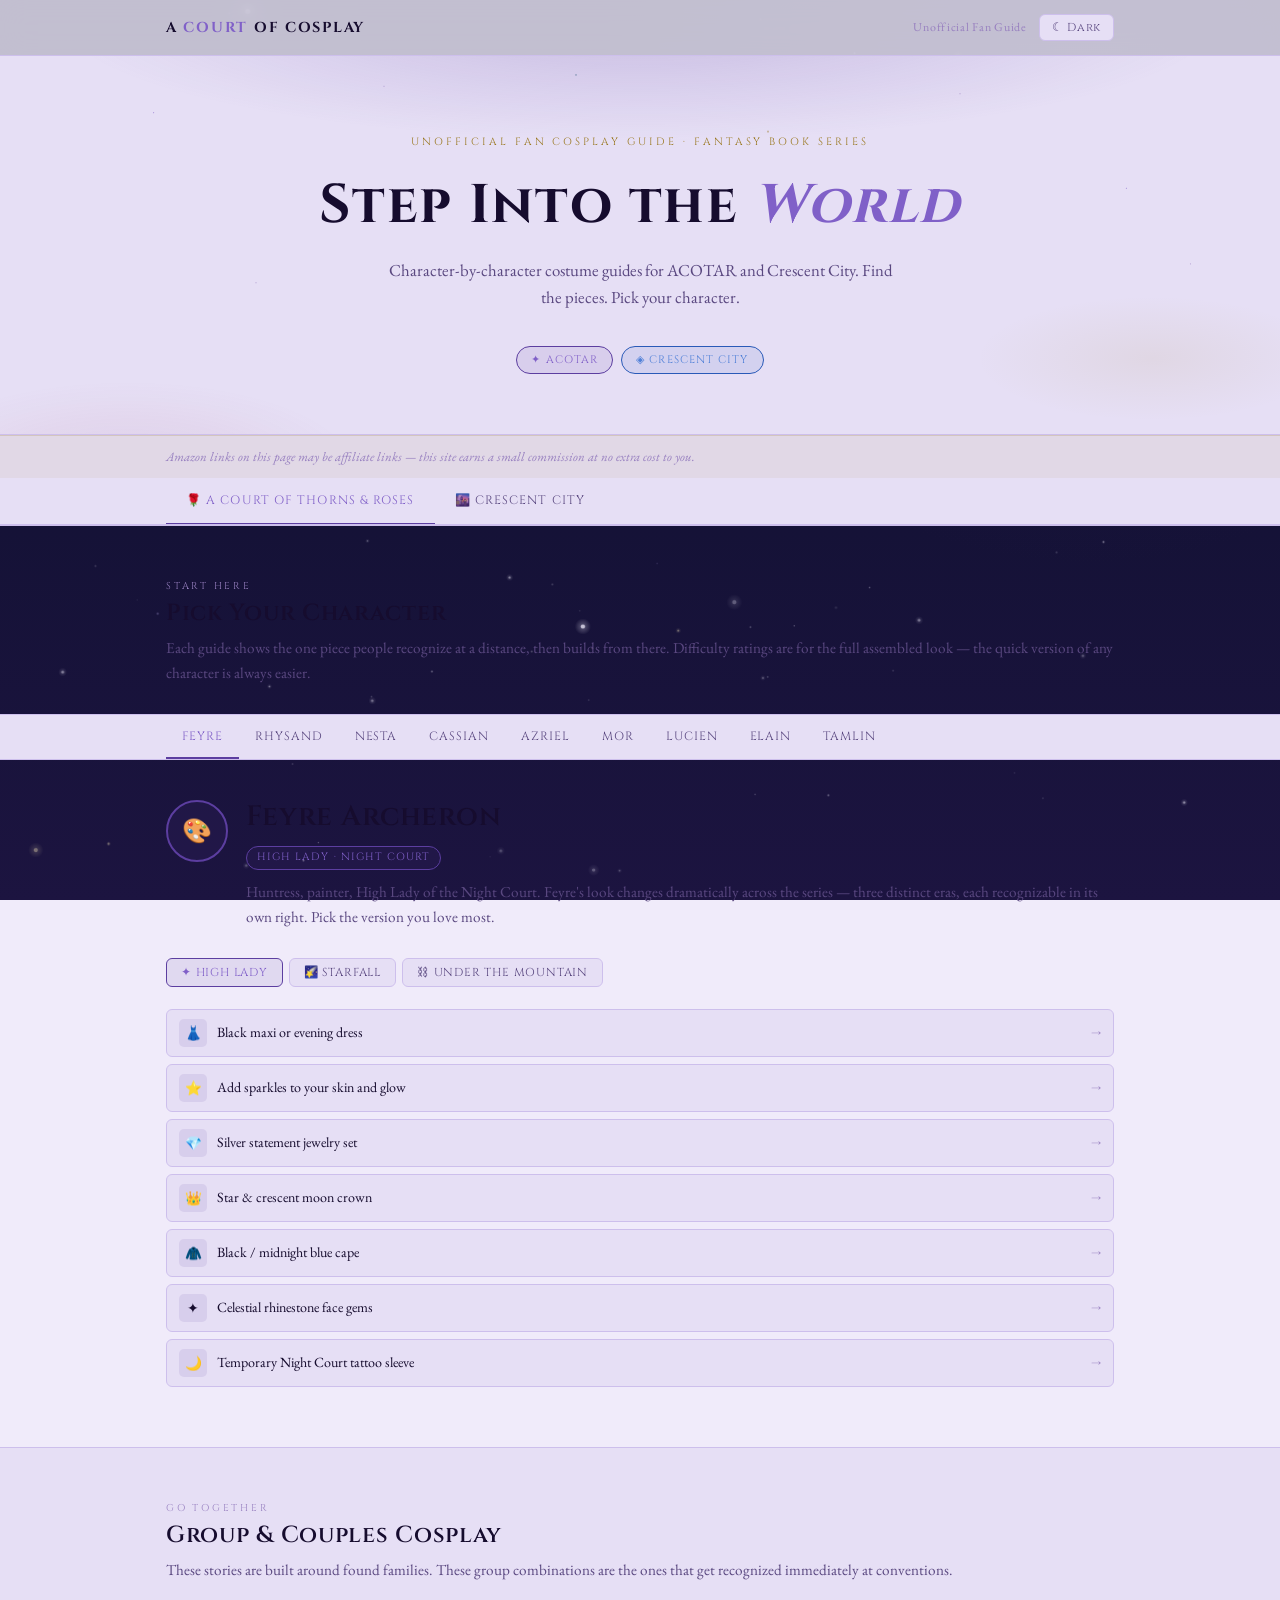
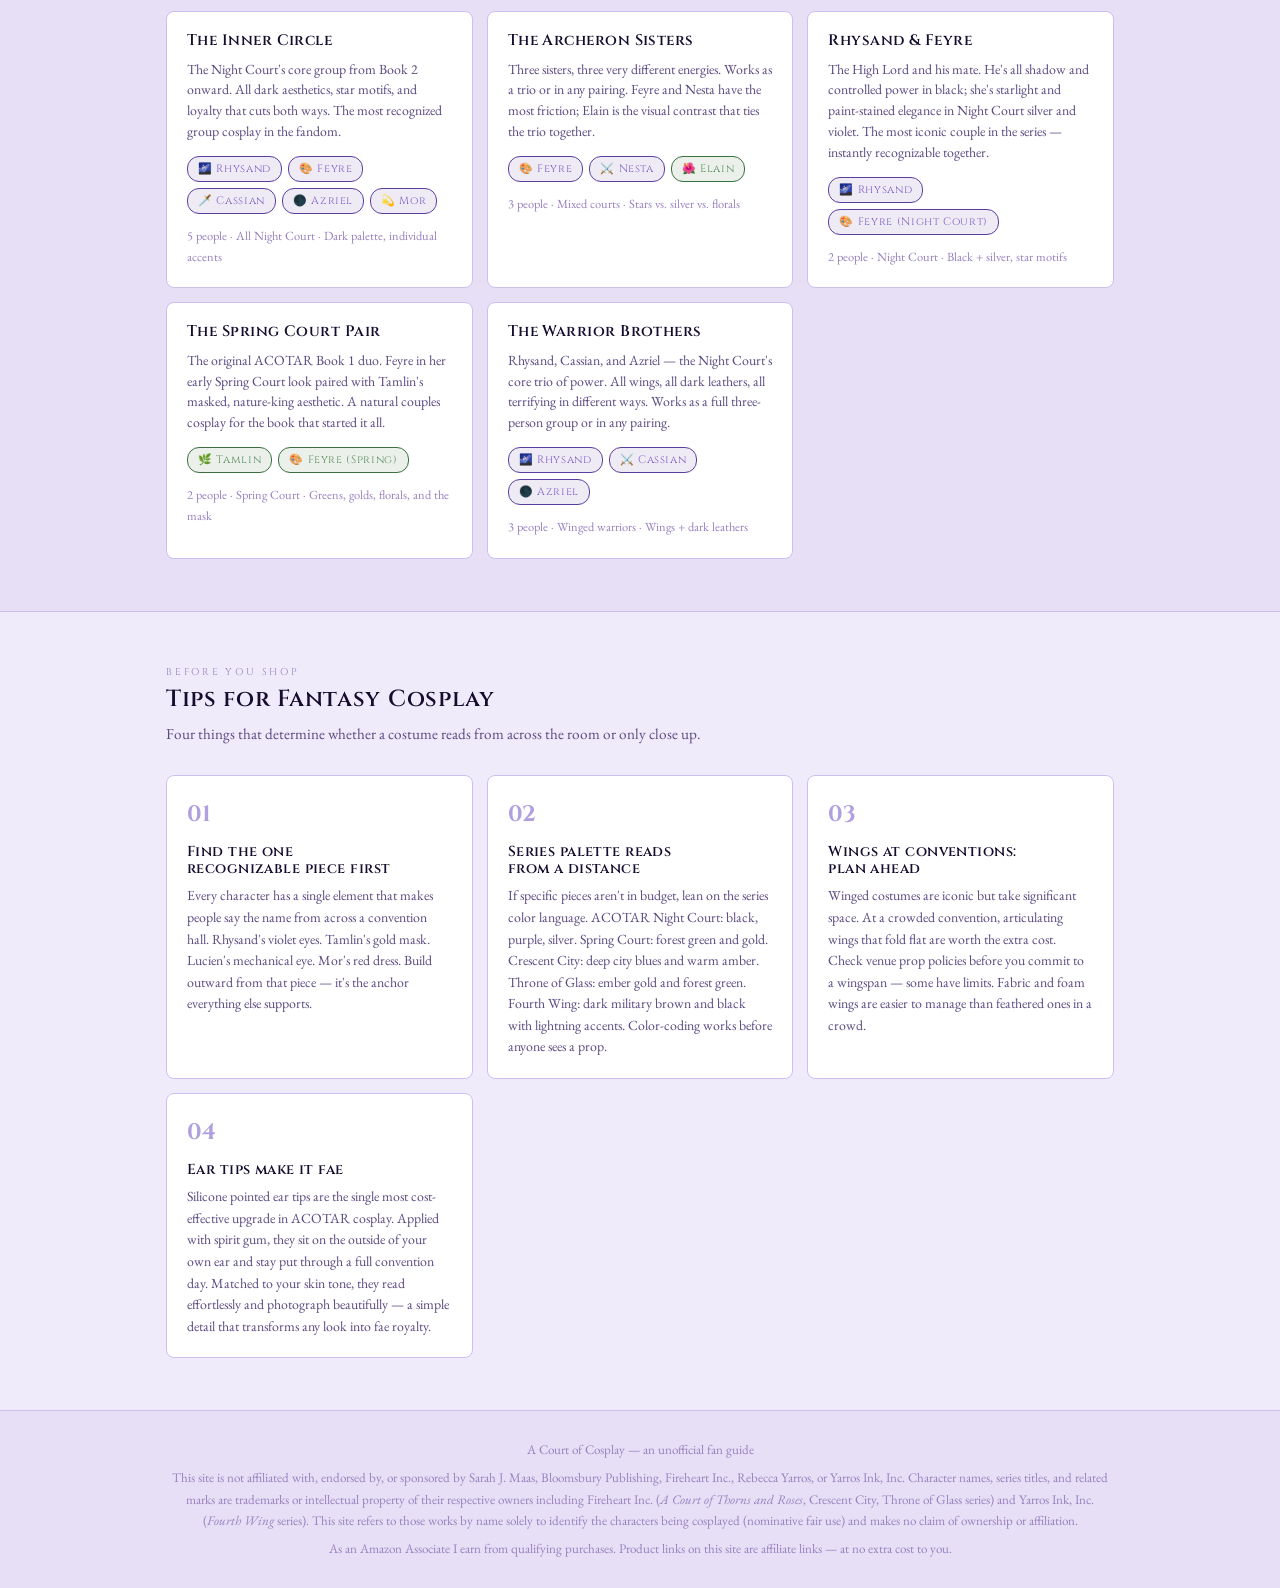
==== commit 8684fe58: "Remove Quick Look / Full Build distinction across all characters Flatten every character's two look-" ====
--- a/index.html
+++ b/index.html
@@ -483,64 +483,10 @@
 .sub-panel.active { display: block; }
 
 /* ---- Look grid ---- */
-.look-grid {
-  display: grid;
-  grid-template-columns: repeat(auto-fit, minmax(280px, 1fr));
-  gap: 14px;
-  margin-bottom: 6px;
-}
-
-.look-card {
-  background: var(--card);
-  border: 1px solid var(--border);
-  border-radius: 8px;
-  padding: 20px;
-  transition: border-color 0.2s, box-shadow 0.2s;
-}
-
-.look-card:hover {
-  border-color: var(--border-hi);
-  box-shadow: var(--shadow-md);
-}
-
-.look-card-head {
-  display: flex;
-  justify-content: space-between;
-  align-items: flex-start;
-  gap: 8px;
-  margin-bottom: 8px;
-}
-
-.look-name {
-  font-family: 'Cinzel', serif;
-  font-size: 0.82rem;
-  font-weight: 600;
-  letter-spacing: 0.06em;
-  text-transform: uppercase;
-  color: var(--fg);
-}
-
-.look-level {
-  font-size: 0.68rem;
-  padding: 2px 8px;
-  border-radius: 10px;
-  background: var(--surface);
-  color: var(--fg-muted);
-  white-space: nowrap;
-  flex-shrink: 0;
-  font-family: 'Cinzel', serif;
-  letter-spacing: 0.04em;
-}
-
-.look-desc {
-  font-size: 0.9rem;
-  color: var(--fg-muted);
-  margin: 0 0 16px;
-  line-height: 1.55;
-}
-
 /* ---- Product buttons ---- */
 .product-list { display: flex; flex-direction: column; gap: 7px; }
+.char-panel > .product-list,
+.sub-panel > .product-list { margin-top: 20px; }
 
 .product-btn {
   display: flex;
@@ -702,11 +648,6 @@
 
 /* ---- Tablet (600–900px) ---- */
 @media (max-width: 900px) {
-  .look-grid { grid-template-columns: 1fr; }
-  .look-desc { display: none; }
-  .look-level { display: none; }
-  .look-card-head { margin-bottom: 14px; }
-  .look-card { padding: 16px; }
   .product-btn { padding: 13px 14px; font-size: 0.95rem; }
   .btn-icon { width: 30px; height: 30px; }
 
@@ -751,10 +692,6 @@
 
   /* Look sub-tabs */
   .look-sub-tab { font-size: 0.68rem; padding: 5px 11px; }
-
-  /* Look cards — buttons as primary CTA */
-  .look-card { padding: 14px; }
-  .look-name { font-size: 0.76rem; }
 
   /* Product buttons — full-width, prominent tap target */
   .product-btn {
@@ -1064,106 +1001,52 @@
         </div>
 
         <div class="sub-panel active" id="f-high-lady">
-          <div class="look-grid">
-            <div class="look-card">
-              <div class="look-card-head">
-                <span class="look-name">Quick Look</span>
-                <span class="look-level">Easy</span>
-              </div>
-              <p class="look-desc">Black gown or flowing dark dress, star or constellation face paint on one cheekbone, silver jewelry. The face paint is the detail that reads as High Lady Feyre from across a convention floor.</p>
-              <div class="product-list">
-                <a href="https://link.amazon/B0ejWu1ud" class="product-btn pn" target="_blank" rel="noopener"><span class="btn-icon">👗</span><span class="btn-label">Black maxi or evening dress</span><span class="btn-arrow">→</span></a>
-                <a href="https://link.amazon/B0ctnWhm8" class="product-btn pn" target="_blank" rel="noopener"><span class="btn-icon">⭐</span><span class="btn-label">Add sparkles to your skin and glow</span><span class="btn-arrow">→</span></a>
-                <a href="https://link.amazon/B01K4kVbt" class="product-btn pn" target="_blank" rel="noopener"><span class="btn-icon">💎</span><span class="btn-label">Silver statement jewelry set</span><span class="btn-arrow">→</span></a>
+          <div class="product-list">
+            <a href="https://link.amazon/B0ejWu1ud" class="product-btn pn" target="_blank" rel="noopener"><span class="btn-icon">👗</span><span class="btn-label">Black maxi or evening dress</span><span class="btn-arrow">→</span></a>
+            <a href="https://link.amazon/B0ctnWhm8" class="product-btn pn" target="_blank" rel="noopener"><span class="btn-icon">⭐</span><span class="btn-label">Add sparkles to your skin and glow</span><span class="btn-arrow">→</span></a>
+            <a href="https://link.amazon/B01K4kVbt" class="product-btn pn" target="_blank" rel="noopener"><span class="btn-icon">💎</span><span class="btn-label">Silver statement jewelry set</span><span class="btn-arrow">→</span></a>
+            <a href="#" class="product-btn pn" target="_blank" rel="noopener"><span class="btn-icon">👑</span><span class="btn-label">Star &amp; crescent moon crown</span><span class="btn-arrow">→</span></a>
+            <a href="#" class="product-btn pn" target="_blank" rel="noopener"><span class="btn-icon">🧥</span><span class="btn-label">Black / midnight blue cape</span><span class="btn-arrow">→</span></a>
+            <a href="#" class="product-btn pn" target="_blank" rel="noopener"><span class="btn-icon">✦</span><span class="btn-label">Celestial rhinestone face gems</span><span class="btn-arrow">→</span></a>
+            <a href="#" class="product-btn pn" target="_blank" rel="noopener"><span class="btn-icon">🌙</span><span class="btn-label">Temporary Night Court tattoo sleeve</span><span class="btn-arrow">→</span></a>
+          </div>
+        </div>
+
+        <div class="sub-panel" id="f-starfall">
+          <div class="product-list">
+            <a href="#" class="product-btn pn" target="_blank" rel="noopener"><span class="btn-icon">💙</span><span class="btn-label">Midnight blue / periwinkle formal gown</span><span class="btn-arrow">→</span></a>
+            <a href="#" class="product-btn pn" target="_blank" rel="noopener"><span class="btn-icon">✨</span><span class="btn-label">Iridescent shimmer body spray</span><span class="btn-arrow">→</span></a>
+            <a href="#" class="product-btn pn" target="_blank" rel="noopener"><span class="btn-icon">💎</span><span class="btn-label">Silver &amp; sapphire star earrings</span><span class="btn-arrow">→</span></a>
+            <a href="#" class="product-btn pn" target="_blank" rel="noopener"><span class="btn-icon">🌟</span><span class="btn-label">Constellation / star tiara crown</span><span class="btn-arrow">→</span></a>
+            <a href="#" class="product-btn pn" target="_blank" rel="noopener"><span class="btn-icon">🧣</span><span class="btn-label">Sheer blue / silver floaty cape</span><span class="btn-arrow">→</span></a>
+            <a href="#" class="product-btn pn" target="_blank" rel="noopener"><span class="btn-icon">✦</span><span class="btn-label">Star face gems (press-on)</span><span class="btn-arrow">→</span></a>
+            <a href="#" class="product-btn pn" target="_blank" rel="noopener"><span class="btn-icon">🌙</span><span class="btn-label">Temporary Night Court tattoo sleeve</span><span class="btn-arrow">→</span></a>
+          </div>
+        </div>
+
+        <div class="sub-panel" id="f-utm">
+          <div class="product-list">
+            <div class="product-item">
+              <button class="product-toggle" aria-expanded="false">
+                <span class="btn-icon">🩱</span>
+                <span class="btn-label">White / pale shift dress</span>
+                <span class="opt-count">5 options</span>
+                <span class="toggle-chevron">›</span>
+              </button>
+              <div class="options-list">
+                <a href="#" class="option-link" target="_blank" rel="noopener"><span class="opt-label">Dress option 1</span><span class="opt-arrow">→</span></a>
+                <a href="#" class="option-link" target="_blank" rel="noopener"><span class="opt-label">Dress option 2</span><span class="opt-arrow">→</span></a>
+                <a href="#" class="option-link" target="_blank" rel="noopener"><span class="opt-label">Dress option 3</span><span class="opt-arrow">→</span></a>
+                <a href="#" class="option-link" target="_blank" rel="noopener"><span class="opt-label">Dress option 4</span><span class="opt-arrow">→</span></a>
+                <a href="#" class="option-link" target="_blank" rel="noopener"><span class="opt-label">Dress option 5</span><span class="opt-arrow">→</span></a>
               </div>
             </div>
-            <div class="look-card">
-              <div class="look-card-head">
-                <span class="look-name">High Lady Full Build</span>
-                <span class="look-level">Weekend project</span>
-              </div>
-              <p class="look-desc">Add a dramatic midnight cape, a star and crescent moon crown, and rhinestone gems pressed along the cheekbone. A deep plum gown works if you want color over pure black. Feyre's tattoos on her left hand and forearm complete the look.</p>
-              <div class="product-list">
-                <a href="#" class="product-btn pn" target="_blank" rel="noopener"><span class="btn-icon">👑</span><span class="btn-label">Star &amp; crescent moon crown</span><span class="btn-arrow">→</span></a>
-                <a href="#" class="product-btn pn" target="_blank" rel="noopener"><span class="btn-icon">🧥</span><span class="btn-label">Black / midnight blue cape</span><span class="btn-arrow">→</span></a>
-                <a href="#" class="product-btn pn" target="_blank" rel="noopener"><span class="btn-icon">✦</span><span class="btn-label">Celestial rhinestone face gems</span><span class="btn-arrow">→</span></a>
-                <a href="#" class="product-btn pn" target="_blank" rel="noopener"><span class="btn-icon">🌙</span><span class="btn-label">Temporary Night Court tattoo sleeve</span><span class="btn-arrow">→</span></a>
-              </div>
-            </div>
-          </div>
-        </div>
-
-        <div class="sub-panel" id="f-starfall">
-          <div class="look-grid">
-            <div class="look-card">
-              <div class="look-card-head">
-                <span class="look-name">Starfall Quick Look</span>
-                <span class="look-level">Easiest</span>
-              </div>
-              <p class="look-desc">The iconic blue gown from the Starfall celebration in <em>A Court of Mist and Fury</em>. A flowing midnight blue or periwinkle dress with iridescent shimmer — the moment Feyre truly belongs to the Night Court.</p>
-              <div class="product-list">
-                <a href="#" class="product-btn pn" target="_blank" rel="noopener"><span class="btn-icon">💙</span><span class="btn-label">Midnight blue / periwinkle formal gown</span><span class="btn-arrow">→</span></a>
-                <a href="#" class="product-btn pn" target="_blank" rel="noopener"><span class="btn-icon">✨</span><span class="btn-label">Iridescent shimmer body spray</span><span class="btn-arrow">→</span></a>
-                <a href="#" class="product-btn pn" target="_blank" rel="noopener"><span class="btn-icon">💎</span><span class="btn-label">Silver &amp; sapphire star earrings</span><span class="btn-arrow">→</span></a>
-              </div>
-            </div>
-            <div class="look-card">
-              <div class="look-card-head">
-                <span class="look-name">Starfall Full Build</span>
-                <span class="look-level">Weekend project</span>
-              </div>
-              <p class="look-desc">Add glittering star face gems along the temples and cheekbones, a sheer blue or silver cape that floats as you move, and a constellation crown. Everything should catch light — this is a night of falling stars.</p>
-              <div class="product-list">
-                <a href="#" class="product-btn pn" target="_blank" rel="noopener"><span class="btn-icon">🌟</span><span class="btn-label">Constellation / star tiara crown</span><span class="btn-arrow">→</span></a>
-                <a href="#" class="product-btn pn" target="_blank" rel="noopener"><span class="btn-icon">🧣</span><span class="btn-label">Sheer blue / silver floaty cape</span><span class="btn-arrow">→</span></a>
-                <a href="#" class="product-btn pn" target="_blank" rel="noopener"><span class="btn-icon">✦</span><span class="btn-label">Star face gems (press-on)</span><span class="btn-arrow">→</span></a>
-                <a href="#" class="product-btn pn" target="_blank" rel="noopener"><span class="btn-icon">🌙</span><span class="btn-label">Temporary Night Court tattoo sleeve</span><span class="btn-arrow">→</span></a>
-              </div>
-            </div>
-          </div>
-        </div>
-
-        <div class="sub-panel" id="f-utm">
-          <div class="look-grid">
-            <div class="look-card">
-              <div class="look-card-head">
-                <span class="look-name">Quick Look</span>
-                <span class="look-level">Easy</span>
-              </div>
-              <p class="look-desc">A plain white or pale grey shift dress — deliberately simple, deliberately stripped of color. Feyre Under the Mountain is a mortal among Fae, stripped of everything. Add bare feet or simple flats and a haunted expression.</p>
-              <div class="product-list">
-                <div class="product-item">
-                  <button class="product-toggle" aria-expanded="false">
-                    <span class="btn-icon">🩱</span>
-                    <span class="btn-label">White / pale shift dress</span>
-                    <span class="opt-count">5 options</span>
-                    <span class="toggle-chevron">›</span>
-                  </button>
-                  <div class="options-list">
-                    <a href="#" class="option-link" target="_blank" rel="noopener"><span class="opt-label">Dress option 1</span><span class="opt-arrow">→</span></a>
-                    <a href="#" class="option-link" target="_blank" rel="noopener"><span class="opt-label">Dress option 2</span><span class="opt-arrow">→</span></a>
-                    <a href="#" class="option-link" target="_blank" rel="noopener"><span class="opt-label">Dress option 3</span><span class="opt-arrow">→</span></a>
-                    <a href="#" class="option-link" target="_blank" rel="noopener"><span class="opt-label">Dress option 4</span><span class="opt-arrow">→</span></a>
-                    <a href="#" class="option-link" target="_blank" rel="noopener"><span class="opt-label">Dress option 5</span><span class="opt-arrow">→</span></a>
-                  </div>
-                </div>
-                <a href="#" class="product-btn" target="_blank" rel="noopener"><span class="btn-icon">🪡</span><span class="btn-label">Fake blood or dirt makeup (optional)</span><span class="btn-arrow">→</span></a>
-                <a href="#" class="product-btn" target="_blank" rel="noopener"><span class="btn-icon">🔗</span><span class="btn-label">Thin chain bracelet / cuff prop</span><span class="btn-arrow">→</span></a>
-              </div>
-            </div>
-            <div class="look-card">
-              <div class="look-card-head">
-                <span class="look-name">Amarantha's Court Build</span>
-                <span class="look-level">Weekend project</span>
-              </div>
-              <p class="look-desc">Amarantha's court demanded spectacle. A red-and-black formal gown, heavy dark eye makeup, and jewelry that feels more like shackles than adornment. Add a faint bruise or cut SFX makeup detail for the full effect.</p>
-              <div class="product-list">
-                <a href="#" class="product-btn pr" target="_blank" rel="noopener"><span class="btn-icon">🩸</span><span class="btn-label">Deep red formal or ballgown dress</span><span class="btn-arrow">→</span></a>
-                <a href="#" class="product-btn pn" target="_blank" rel="noopener"><span class="btn-icon">🖤</span><span class="btn-label">Heavy dark eye shadow palette</span><span class="btn-arrow">→</span></a>
-                <a href="#" class="product-btn pn" target="_blank" rel="noopener"><span class="btn-icon">🔗</span><span class="btn-label">Chain or cuff statement jewelry</span><span class="btn-arrow">→</span></a>
-                <a href="#" class="product-btn pr" target="_blank" rel="noopener"><span class="btn-icon">💄</span><span class="btn-label">SFX bruise / wound makeup kit</span><span class="btn-arrow">→</span></a>
-              </div>
-            </div>
+            <a href="#" class="product-btn" target="_blank" rel="noopener"><span class="btn-icon">🪡</span><span class="btn-label">Fake blood or dirt makeup (optional)</span><span class="btn-arrow">→</span></a>
+            <a href="#" class="product-btn" target="_blank" rel="noopener"><span class="btn-icon">🔗</span><span class="btn-label">Thin chain bracelet / cuff prop</span><span class="btn-arrow">→</span></a>
+            <a href="#" class="product-btn pr" target="_blank" rel="noopener"><span class="btn-icon">🩸</span><span class="btn-label">Deep red formal or ballgown dress</span><span class="btn-arrow">→</span></a>
+            <a href="#" class="product-btn pn" target="_blank" rel="noopener"><span class="btn-icon">🖤</span><span class="btn-label">Heavy dark eye shadow palette</span><span class="btn-arrow">→</span></a>
+            <a href="#" class="product-btn pn" target="_blank" rel="noopener"><span class="btn-icon">🔗</span><span class="btn-label">Chain or cuff statement jewelry</span><span class="btn-arrow">→</span></a>
+            <a href="#" class="product-btn pr" target="_blank" rel="noopener"><span class="btn-icon">💄</span><span class="btn-label">SFX bruise / wound makeup kit</span><span class="btn-arrow">→</span></a>
           </div>
         </div>
       </div>
@@ -1178,32 +1061,14 @@
             <p class="char-desc">High Lord of the Night Court. Violet eyes, dark hair, vast dark wings. Rhysand's look is unmistakably powerful — all controlled shadow and restrained danger. He dresses like he knows exactly how terrifying he is.</p>
           </div>
         </div>
-        <div class="look-grid">
-          <div class="look-card">
-            <div class="look-card-head">
-              <span class="look-name">Quick Look</span>
-              <span class="look-level">Easy</span>
-            </div>
-            <p class="look-desc">All black: fitted black trousers, a high-collar black shirt or jacket. Add violet colored contacts if you want. The look alone reads as Rhysand to anyone who's read the books.</p>
-            <div class="product-list">
-              <a href="#" class="product-btn pn" target="_blank" rel="noopener"><span class="btn-icon">🖤</span><span class="btn-label">Black high-collar dress shirt</span><span class="btn-arrow">→</span></a>
-              <a href="#" class="product-btn pn" target="_blank" rel="noopener"><span class="btn-icon">👖</span><span class="btn-label">Black slim-fit trousers</span><span class="btn-arrow">→</span></a>
-              <a href="#" class="product-btn pn" target="_blank" rel="noopener"><span class="btn-icon">👁️</span><span class="btn-label">Violet / amethyst colored contacts</span><span class="btn-arrow">→</span></a>
-            </div>
-          </div>
-          <div class="look-card">
-            <div class="look-card-head">
-              <span class="look-name">Full Wings Build</span>
-              <span class="look-level">Weekend project</span>
-            </div>
-            <p class="look-desc">Add wings, a long dramatic frock coat, and silver star jewelry. Wings can be large feathered costume wings painted matte black, or a harness worn under a cape that drapes like folded wings.</p>
-            <div class="product-list">
-              <a href="#" class="product-btn pn" target="_blank" rel="noopener"><span class="btn-icon">🦇</span><span class="btn-label">Large black wings / wing harness</span><span class="btn-arrow">→</span></a>
-              <a href="#" class="product-btn pn" target="_blank" rel="noopener"><span class="btn-icon">🧥</span><span class="btn-label">Long black frock coat</span><span class="btn-arrow">→</span></a>
-              <a href="#" class="product-btn pn" target="_blank" rel="noopener"><span class="btn-icon">✦</span><span class="btn-label">Silver star &amp; moon jewelry</span><span class="btn-arrow">→</span></a>
-              <a href="#" class="product-btn pn" target="_blank" rel="noopener"><span class="btn-icon">💠</span><span class="btn-label">Face rhinestone gems</span><span class="btn-arrow">→</span></a>
-            </div>
-          </div>
+        <div class="product-list">
+          <a href="#" class="product-btn pn" target="_blank" rel="noopener"><span class="btn-icon">🖤</span><span class="btn-label">Black high-collar dress shirt</span><span class="btn-arrow">→</span></a>
+          <a href="#" class="product-btn pn" target="_blank" rel="noopener"><span class="btn-icon">👖</span><span class="btn-label">Black slim-fit trousers</span><span class="btn-arrow">→</span></a>
+          <a href="#" class="product-btn pn" target="_blank" rel="noopener"><span class="btn-icon">👁️</span><span class="btn-label">Violet / amethyst colored contacts</span><span class="btn-arrow">→</span></a>
+          <a href="#" class="product-btn pn" target="_blank" rel="noopener"><span class="btn-icon">🦇</span><span class="btn-label">Large black wings / wing harness</span><span class="btn-arrow">→</span></a>
+          <a href="#" class="product-btn pn" target="_blank" rel="noopener"><span class="btn-icon">🧥</span><span class="btn-label">Long black frock coat</span><span class="btn-arrow">→</span></a>
+          <a href="#" class="product-btn pn" target="_blank" rel="noopener"><span class="btn-icon">✦</span><span class="btn-label">Silver star &amp; moon jewelry</span><span class="btn-arrow">→</span></a>
+          <a href="#" class="product-btn pn" target="_blank" rel="noopener"><span class="btn-icon">💠</span><span class="btn-label">Face rhinestone gems</span><span class="btn-arrow">→</span></a>
         </div>
       </div>
 
@@ -1217,31 +1082,13 @@
             <p class="char-desc">Feyre's fierce older sister. Turned fae against her will, she channels rage and grief into becoming a Valkyrie. The warrior look is silver, sharp, and proud.</p>
           </div>
         </div>
-        <div class="look-grid">
-          <div class="look-card">
-            <div class="look-card-head">
-              <span class="look-name">Quick Look</span>
-              <span class="look-level">Easy</span>
-            </div>
-            <p class="look-desc">Silver or icy white dress with a structured warrior belt and silver arm cuffs. Nesta's power came from enchanted objects — silver metallic details throughout signal her story.</p>
-            <div class="product-list">
-              <a href="#" class="product-btn pn" target="_blank" rel="noopener"><span class="btn-icon">🥈</span><span class="btn-label">Silver / icy white formal dress</span><span class="btn-arrow">→</span></a>
-              <a href="#" class="product-btn pn" target="_blank" rel="noopener"><span class="btn-icon">⚔️</span><span class="btn-label">Wide structured warrior belt</span><span class="btn-arrow">→</span></a>
-              <a href="#" class="product-btn pn" target="_blank" rel="noopener"><span class="btn-icon">💪</span><span class="btn-label">Silver arm cuffs / bracers</span><span class="btn-arrow">→</span></a>
-            </div>
-          </div>
-          <div class="look-card">
-            <div class="look-card-head">
-              <span class="look-name">Valkyrie Full Build</span>
-              <span class="look-level">Weekend project</span>
-            </div>
-            <p class="look-desc">Add the silver crown, a dramatic silver or white cape, and Athalar-style pointed fae ears. This is the Nesta who earned her Valkyrie title — cold-beautiful, unbreakable.</p>
-            <div class="product-list">
-              <a href="#" class="product-btn pn" target="_blank" rel="noopener"><span class="btn-icon">👑</span><span class="btn-label">Silver leaf / warrior crown</span><span class="btn-arrow">→</span></a>
-              <a href="#" class="product-btn pn" target="_blank" rel="noopener"><span class="btn-icon">🧥</span><span class="btn-label">Silver / white dramatic cape</span><span class="btn-arrow">→</span></a>
-              <a href="#" class="product-btn pr" target="_blank" rel="noopener"><span class="btn-icon">👂</span><span class="btn-label">Pointed fae ear tips (silicone)</span><span class="btn-arrow">→</span></a>
-            </div>
-          </div>
+        <div class="product-list">
+          <a href="#" class="product-btn pn" target="_blank" rel="noopener"><span class="btn-icon">🥈</span><span class="btn-label">Silver / icy white formal dress</span><span class="btn-arrow">→</span></a>
+          <a href="#" class="product-btn pn" target="_blank" rel="noopener"><span class="btn-icon">⚔️</span><span class="btn-label">Wide structured warrior belt</span><span class="btn-arrow">→</span></a>
+          <a href="#" class="product-btn pn" target="_blank" rel="noopener"><span class="btn-icon">💪</span><span class="btn-label">Silver arm cuffs / bracers</span><span class="btn-arrow">→</span></a>
+          <a href="#" class="product-btn pn" target="_blank" rel="noopener"><span class="btn-icon">👑</span><span class="btn-label">Silver leaf / warrior crown</span><span class="btn-arrow">→</span></a>
+          <a href="#" class="product-btn pn" target="_blank" rel="noopener"><span class="btn-icon">🧥</span><span class="btn-label">Silver / white dramatic cape</span><span class="btn-arrow">→</span></a>
+          <a href="#" class="product-btn pr" target="_blank" rel="noopener"><span class="btn-icon">👂</span><span class="btn-label">Pointed fae ear tips (silicone)</span><span class="btn-arrow">→</span></a>
         </div>
       </div>
 
@@ -1255,31 +1102,13 @@
             <p class="char-desc">General of Rhysand's armies and a warrior to his core. Battle-worn black leathers, massive wings, and war paint. He fights like he enjoys it, because he does.</p>
           </div>
         </div>
-        <div class="look-grid">
-          <div class="look-card">
-            <div class="look-card-head">
-              <span class="look-name">Quick Look</span>
-              <span class="look-level">Easy</span>
-            </div>
-            <p class="look-desc">Black tactical jacket over a dark base, black combat boots, and war paint lines across the cheekbones and jaw. The face paint is Cassian's signature marker and takes five minutes with black face paint.</p>
-            <div class="product-list">
-              <a href="#" class="product-btn pn" target="_blank" rel="noopener"><span class="btn-icon">🧥</span><span class="btn-label">Black tactical / field jacket</span><span class="btn-arrow">→</span></a>
-              <a href="#" class="product-btn pn" target="_blank" rel="noopener"><span class="btn-icon">🥾</span><span class="btn-label">Black combat boots</span><span class="btn-arrow">→</span></a>
-              <a href="#" class="product-btn pr" target="_blank" rel="noopener"><span class="btn-icon">💄</span><span class="btn-label">Black face paint (war paint)</span><span class="btn-arrow">→</span></a>
-            </div>
-          </div>
-          <div class="look-card">
-            <div class="look-card-head">
-              <span class="look-name">Full Warrior Build</span>
-              <span class="look-level">Weekend project</span>
-            </div>
-            <p class="look-desc">Add wings and faux leather armor panels or vest. A dark red bracer or sash adds the warrior camp color — brutal, imposing, ready for anything.</p>
-            <div class="product-list">
-              <a href="#" class="product-btn pn" target="_blank" rel="noopener"><span class="btn-icon">🦇</span><span class="btn-label">Black wings / wing harness</span><span class="btn-arrow">→</span></a>
-              <a href="#" class="product-btn pn" target="_blank" rel="noopener"><span class="btn-icon">🛡️</span><span class="btn-label">Faux-leather armor vest</span><span class="btn-arrow">→</span></a>
-              <a href="#" class="product-btn pr" target="_blank" rel="noopener"><span class="btn-icon">🔴</span><span class="btn-label">Dark red leather bracer / sash</span><span class="btn-arrow">→</span></a>
-            </div>
-          </div>
+        <div class="product-list">
+          <a href="#" class="product-btn pn" target="_blank" rel="noopener"><span class="btn-icon">🧥</span><span class="btn-label">Black tactical / field jacket</span><span class="btn-arrow">→</span></a>
+          <a href="#" class="product-btn pn" target="_blank" rel="noopener"><span class="btn-icon">🥾</span><span class="btn-label">Black combat boots</span><span class="btn-arrow">→</span></a>
+          <a href="#" class="product-btn pr" target="_blank" rel="noopener"><span class="btn-icon">💄</span><span class="btn-label">Black face paint (war paint)</span><span class="btn-arrow">→</span></a>
+          <a href="#" class="product-btn pn" target="_blank" rel="noopener"><span class="btn-icon">🦇</span><span class="btn-label">Black wings / wing harness</span><span class="btn-arrow">→</span></a>
+          <a href="#" class="product-btn pn" target="_blank" rel="noopener"><span class="btn-icon">🛡️</span><span class="btn-label">Faux-leather armor vest</span><span class="btn-arrow">→</span></a>
+          <a href="#" class="product-btn pr" target="_blank" rel="noopener"><span class="btn-icon">🔴</span><span class="btn-label">Dark red leather bracer / sash</span><span class="btn-arrow">→</span></a>
         </div>
       </div>
 
@@ -1293,31 +1122,13 @@
             <p class="char-desc">Spymaster of the Night Court. Azriel moves like something darker than shadow — close-fitting matte blacks, a hooded cloak, and scarred hands always hidden in dark gloves. Quiet. Lethal. Watching.</p>
           </div>
         </div>
-        <div class="look-grid">
-          <div class="look-card">
-            <div class="look-card-head">
-              <span class="look-name">Quick Look</span>
-              <span class="look-level">Easy</span>
-            </div>
-            <p class="look-desc">Black hooded cloak over all black, and dark leather gloves covering the hands and wrists. The gloves are the non-negotiable piece — Azriel's scarred hands are never uncovered. Keep everything muted, not dramatic.</p>
-            <div class="product-list">
-              <a href="#" class="product-btn pn" target="_blank" rel="noopener"><span class="btn-icon">🧥</span><span class="btn-label">Black hooded cloak</span><span class="btn-arrow">→</span></a>
-              <a href="#" class="product-btn pn" target="_blank" rel="noopener"><span class="btn-icon">🧤</span><span class="btn-label">Black leather gloves</span><span class="btn-arrow">→</span></a>
-              <a href="#" class="product-btn pn" target="_blank" rel="noopener"><span class="btn-icon">⚫</span><span class="btn-label">Black fitted base outfit</span><span class="btn-arrow">→</span></a>
-            </div>
-          </div>
-          <div class="look-card">
-            <div class="look-card-head">
-              <span class="look-name">Spymaster Full Build</span>
-              <span class="look-level">Weekend project</span>
-            </div>
-            <p class="look-desc">Add a black-bladed knife prop and matte dark wings. Azriel's wings are darker and less prominent than Cassian's, so fabric wings in near-black charcoal work better than feathered ones here.</p>
-            <div class="product-list">
-              <a href="#" class="product-btn pn" target="_blank" rel="noopener"><span class="btn-icon">🗡️</span><span class="btn-label">Black dagger prop</span><span class="btn-arrow">→</span></a>
-              <a href="#" class="product-btn pn" target="_blank" rel="noopener"><span class="btn-icon">🦇</span><span class="btn-label">Charcoal / matte black wings</span><span class="btn-arrow">→</span></a>
-              <a href="#" class="product-btn pr" target="_blank" rel="noopener"><span class="btn-icon">💨</span><span class="btn-label">Dark grey body / shadow paint</span><span class="btn-arrow">→</span></a>
-            </div>
-          </div>
+        <div class="product-list">
+          <a href="#" class="product-btn pn" target="_blank" rel="noopener"><span class="btn-icon">🧥</span><span class="btn-label">Black hooded cloak</span><span class="btn-arrow">→</span></a>
+          <a href="#" class="product-btn pn" target="_blank" rel="noopener"><span class="btn-icon">🧤</span><span class="btn-label">Black leather gloves</span><span class="btn-arrow">→</span></a>
+          <a href="#" class="product-btn pn" target="_blank" rel="noopener"><span class="btn-icon">⚫</span><span class="btn-label">Black fitted base outfit</span><span class="btn-arrow">→</span></a>
+          <a href="#" class="product-btn pn" target="_blank" rel="noopener"><span class="btn-icon">🗡️</span><span class="btn-label">Black dagger prop</span><span class="btn-arrow">→</span></a>
+          <a href="#" class="product-btn pn" target="_blank" rel="noopener"><span class="btn-icon">🦇</span><span class="btn-label">Charcoal / matte black wings</span><span class="btn-arrow">→</span></a>
+          <a href="#" class="product-btn pr" target="_blank" rel="noopener"><span class="btn-icon">💨</span><span class="btn-label">Dark grey body / shadow paint</span><span class="btn-arrow">→</span></a>
         </div>
       </div>
 
@@ -1331,32 +1142,14 @@
             <p class="char-desc">The most powerful female warrior alive, Rhysand's Third-in-Command. Mor walks into a room and everyone knows it — usually in deep red or gold, devastatingly dressed for exactly the effect she intends.</p>
           </div>
         </div>
-        <div class="look-grid">
-          <div class="look-card">
-            <div class="look-card-head">
-              <span class="look-name">The Red Dress Look</span>
-              <span class="look-level">Easy</span>
-            </div>
-            <p class="look-desc">Deep crimson bodycon or flowing red dress, gold jewelry stacked throughout, long golden blonde hair (wig if needed). The red dress is Mor's most recognized look — her armor for the political courts.</p>
-            <div class="product-list">
-              <a href="#" class="product-btn pr" target="_blank" rel="noopener"><span class="btn-icon">👗</span><span class="btn-label">Deep red bodycon / formal dress</span><span class="btn-arrow">→</span></a>
-              <a href="#" class="product-btn pg" target="_blank" rel="noopener"><span class="btn-icon">✨</span><span class="btn-label">Gold layered jewelry set</span><span class="btn-arrow">→</span></a>
-              <a href="#" class="product-btn pg" target="_blank" rel="noopener"><span class="btn-icon">👱</span><span class="btn-label">Long golden blonde wig</span><span class="btn-arrow">→</span></a>
-              <a href="#" class="product-btn pr" target="_blank" rel="noopener"><span class="btn-icon">💋</span><span class="btn-label">Bold red lip color</span><span class="btn-arrow">→</span></a>
-            </div>
-          </div>
-          <div class="look-card">
-            <div class="look-card-head">
-              <span class="look-name">Full Build + Wings</span>
-              <span class="look-level">Weekend project</span>
-            </div>
-            <p class="look-desc">Mor can teleport, so she doesn't need armor — she shows up dressed for the occasion and then happens to have wings. Add wings and a gold hair accessory to complete the look.</p>
-            <div class="product-list">
-              <a href="#" class="product-btn pn" target="_blank" rel="noopener"><span class="btn-icon">🦋</span><span class="btn-label">Large feathered wings</span><span class="btn-arrow">→</span></a>
-              <a href="#" class="product-btn pg" target="_blank" rel="noopener"><span class="btn-icon">💛</span><span class="btn-label">Gold hair comb / ornament</span><span class="btn-arrow">→</span></a>
-              <a href="#" class="product-btn pr" target="_blank" rel="noopener"><span class="btn-icon">💄</span><span class="btn-label">Gold / warm eyeshadow palette</span><span class="btn-arrow">→</span></a>
-            </div>
-          </div>
+        <div class="product-list">
+          <a href="#" class="product-btn pr" target="_blank" rel="noopener"><span class="btn-icon">👗</span><span class="btn-label">Deep red bodycon / formal dress</span><span class="btn-arrow">→</span></a>
+          <a href="#" class="product-btn pg" target="_blank" rel="noopener"><span class="btn-icon">✨</span><span class="btn-label">Gold layered jewelry set</span><span class="btn-arrow">→</span></a>
+          <a href="#" class="product-btn pg" target="_blank" rel="noopener"><span class="btn-icon">👱</span><span class="btn-label">Long golden blonde wig</span><span class="btn-arrow">→</span></a>
+          <a href="#" class="product-btn pr" target="_blank" rel="noopener"><span class="btn-icon">💋</span><span class="btn-label">Bold red lip color</span><span class="btn-arrow">→</span></a>
+          <a href="#" class="product-btn pn" target="_blank" rel="noopener"><span class="btn-icon">🦋</span><span class="btn-label">Large feathered wings</span><span class="btn-arrow">→</span></a>
+          <a href="#" class="product-btn pg" target="_blank" rel="noopener"><span class="btn-icon">💛</span><span class="btn-label">Gold hair comb / ornament</span><span class="btn-arrow">→</span></a>
+          <a href="#" class="product-btn pr" target="_blank" rel="noopener"><span class="btn-icon">💄</span><span class="btn-label">Gold / warm eyeshadow palette</span><span class="btn-arrow">→</span></a>
         </div>
       </div>
 
@@ -1370,31 +1163,13 @@
             <p class="char-desc">Son of the Autumn Court, emissary to the Spring Court. Auburn hair, a mechanical eye — a gift from Helion — and the kind of warm copper palette that makes him look like he walked out of a fae autumn. Sharp and a little sad.</p>
           </div>
         </div>
-        <div class="look-grid">
-          <div class="look-card">
-            <div class="look-card-head">
-              <span class="look-name">Quick Look</span>
-              <span class="look-level">Easy</span>
-            </div>
-            <p class="look-desc">Auburn or copper wig (if needed), rust or amber tunic, and a steampunk-style mechanical eye patch or gear eye prosthetic. The eye is Lucien's most distinctive feature and the piece that makes the costume click.</p>
-            <div class="product-list">
-              <a href="#" class="product-btn pa" target="_blank" rel="noopener"><span class="btn-icon">🦊</span><span class="btn-label">Auburn / copper-red wig</span><span class="btn-arrow">→</span></a>
-              <a href="#" class="product-btn pa" target="_blank" rel="noopener"><span class="btn-icon">🟧</span><span class="btn-label">Rust / amber tunic or vest</span><span class="btn-arrow">→</span></a>
-              <a href="#" class="product-btn pa" target="_blank" rel="noopener"><span class="btn-icon">⚙️</span><span class="btn-label">Steampunk mechanical eye patch</span><span class="btn-arrow">→</span></a>
-            </div>
-          </div>
-          <div class="look-card">
-            <div class="look-card-head">
-              <span class="look-name">Full Autumn Court Build</span>
-              <span class="look-level">Weekend project</span>
-            </div>
-            <p class="look-desc">Build out the Autumn Court palette in full: rust, amber, burnt orange, and deep gold. Add a cape in autumn-leaf shades, copper jewelry, and pointed fae ears. This is Lucien at his most court-recognizable.</p>
-            <div class="product-list">
-              <a href="#" class="product-btn pa" target="_blank" rel="noopener"><span class="btn-icon">🍂</span><span class="btn-label">Autumn-toned cape / cloak</span><span class="btn-arrow">→</span></a>
-              <a href="#" class="product-btn pg" target="_blank" rel="noopener"><span class="btn-icon">✨</span><span class="btn-label">Copper &amp; gold jewelry set</span><span class="btn-arrow">→</span></a>
-              <a href="#" class="product-btn pr" target="_blank" rel="noopener"><span class="btn-icon">👂</span><span class="btn-label">Pointed fae ear tips (silicone)</span><span class="btn-arrow">→</span></a>
-            </div>
-          </div>
+        <div class="product-list">
+          <a href="#" class="product-btn pa" target="_blank" rel="noopener"><span class="btn-icon">🦊</span><span class="btn-label">Auburn / copper-red wig</span><span class="btn-arrow">→</span></a>
+          <a href="#" class="product-btn pa" target="_blank" rel="noopener"><span class="btn-icon">🟧</span><span class="btn-label">Rust / amber tunic or vest</span><span class="btn-arrow">→</span></a>
+          <a href="#" class="product-btn pa" target="_blank" rel="noopener"><span class="btn-icon">⚙️</span><span class="btn-label">Steampunk mechanical eye patch</span><span class="btn-arrow">→</span></a>
+          <a href="#" class="product-btn pa" target="_blank" rel="noopener"><span class="btn-icon">🍂</span><span class="btn-label">Autumn-toned cape / cloak</span><span class="btn-arrow">→</span></a>
+          <a href="#" class="product-btn pg" target="_blank" rel="noopener"><span class="btn-icon">✨</span><span class="btn-label">Copper &amp; gold jewelry set</span><span class="btn-arrow">→</span></a>
+          <a href="#" class="product-btn pr" target="_blank" rel="noopener"><span class="btn-icon">👂</span><span class="btn-label">Pointed fae ear tips (silicone)</span><span class="btn-arrow">→</span></a>
         </div>
       </div>
 
@@ -1408,31 +1183,13 @@
             <p class="char-desc">The gentlest Archeron sister. A Seer made fae, she tends her garden and sees visions of the future. Elain's look is soft, floral, and quietly ethereal — she belongs in a sunlit greenhouse, or somewhere beautiful and just slightly strange.</p>
           </div>
         </div>
-        <div class="look-grid">
-          <div class="look-card">
-            <div class="look-card-head">
-              <span class="look-name">Quick Look</span>
-              <span class="look-level">Easiest</span>
-            </div>
-            <p class="look-desc">Soft floral dress in blush, ivory, or pale yellow, wildflower crown, and delicate gold jewelry. Elain is the most approachable of the three sisters to costume — she looks like a fairy-tale princess who spends mornings in the garden.</p>
-            <div class="product-list">
-              <a href="#" class="product-btn ps" target="_blank" rel="noopener"><span class="btn-icon">🌸</span><span class="btn-label">Blush / floral midi or maxi dress</span><span class="btn-arrow">→</span></a>
-              <a href="#" class="product-btn ps" target="_blank" rel="noopener"><span class="btn-icon">🌼</span><span class="btn-label">Wildflower / meadow floral crown</span><span class="btn-arrow">→</span></a>
-              <a href="#" class="product-btn pg" target="_blank" rel="noopener"><span class="btn-icon">✨</span><span class="btn-label">Delicate gold chain jewelry</span><span class="btn-arrow">→</span></a>
-            </div>
-          </div>
-          <div class="look-card">
-            <div class="look-card-head">
-              <span class="look-name">Garden Seer Full Build</span>
-              <span class="look-level">Easy</span>
-            </div>
-            <p class="look-desc">Add a small wicker basket with faux flower stems as a prop, a soft linen apron layered over the dress, and subtle pointed fae ears. The Seer look keeps the beauty but adds a dreaming, faraway quality to it.</p>
-            <div class="product-list">
-              <a href="#" class="product-btn ps" target="_blank" rel="noopener"><span class="btn-icon">🧺</span><span class="btn-label">Small wicker / rattan basket (prop)</span><span class="btn-arrow">→</span></a>
-              <a href="#" class="product-btn ps" target="_blank" rel="noopener"><span class="btn-icon">🌷</span><span class="btn-label">Faux flower stems (prop bouquet)</span><span class="btn-arrow">→</span></a>
-              <a href="#" class="product-btn pr" target="_blank" rel="noopener"><span class="btn-icon">👂</span><span class="btn-label">Subtle pointed ear tips</span><span class="btn-arrow">→</span></a>
-            </div>
-          </div>
+        <div class="product-list">
+          <a href="#" class="product-btn ps" target="_blank" rel="noopener"><span class="btn-icon">🌸</span><span class="btn-label">Blush / floral midi or maxi dress</span><span class="btn-arrow">→</span></a>
+          <a href="#" class="product-btn ps" target="_blank" rel="noopener"><span class="btn-icon">🌼</span><span class="btn-label">Wildflower / meadow floral crown</span><span class="btn-arrow">→</span></a>
+          <a href="#" class="product-btn pg" target="_blank" rel="noopener"><span class="btn-icon">✨</span><span class="btn-label">Delicate gold chain jewelry</span><span class="btn-arrow">→</span></a>
+          <a href="#" class="product-btn ps" target="_blank" rel="noopener"><span class="btn-icon">🧺</span><span class="btn-label">Small wicker / rattan basket (prop)</span><span class="btn-arrow">→</span></a>
+          <a href="#" class="product-btn ps" target="_blank" rel="noopener"><span class="btn-icon">🌷</span><span class="btn-label">Faux flower stems (prop bouquet)</span><span class="btn-arrow">→</span></a>
+          <a href="#" class="product-btn pr" target="_blank" rel="noopener"><span class="btn-icon">👂</span><span class="btn-label">Subtle pointed ear tips</span><span class="btn-arrow">→</span></a>
         </div>
       </div>
 
@@ -1446,31 +1203,13 @@
             <p class="char-desc">High Lord of the Spring Court. Blonde, green-eyed, and cursed to wear a mask by ancient magic. Tamlin's look combines the Spring Court's wild abundance with the gold mask that became one of the series' most iconic images.</p>
           </div>
         </div>
-        <div class="look-grid">
-          <div class="look-card">
-            <div class="look-card-head">
-              <span class="look-name">Quick Look</span>
-              <span class="look-level">Easy</span>
-            </div>
-            <p class="look-desc">Forest-green tunic or vest over natural earth tones, and the gold leaf masquerade mask. The mask is what makes people say "Tamlin" — everything else supports it, but the mask is the costume.</p>
-            <div class="product-list">
-              <a href="#" class="product-btn ps" target="_blank" rel="noopener"><span class="btn-icon">🌲</span><span class="btn-label">Forest green tunic / linen vest</span><span class="btn-arrow">→</span></a>
-              <a href="#" class="product-btn pg" target="_blank" rel="noopener"><span class="btn-icon">🎭</span><span class="btn-label">Gold leaf masquerade mask</span><span class="btn-arrow">→</span></a>
-              <a href="#" class="product-btn ps" target="_blank" rel="noopener"><span class="btn-icon">🦌</span><span class="btn-label">Antler headpiece / crown</span><span class="btn-arrow">→</span></a>
-            </div>
-          </div>
-          <div class="look-card">
-            <div class="look-card-head">
-              <span class="look-name">High Lord Full Build</span>
-              <span class="look-level">Weekend project</span>
-            </div>
-            <p class="look-desc">Add a dramatic forest-green hooded cloak, Spring Court gold accents throughout, and pointed fae ears. For his beast aspect, fur-trimmed layers add a wilder, more dangerous edge to the nature-king look.</p>
-            <div class="product-list">
-              <a href="#" class="product-btn ps" target="_blank" rel="noopener"><span class="btn-icon">🧥</span><span class="btn-label">Forest green hooded cloak</span><span class="btn-arrow">→</span></a>
-              <a href="#" class="product-btn pg" target="_blank" rel="noopener"><span class="btn-icon">✨</span><span class="btn-label">Gold &amp; green jewelry / belt</span><span class="btn-arrow">→</span></a>
-              <a href="#" class="product-btn pr" target="_blank" rel="noopener"><span class="btn-icon">👂</span><span class="btn-label">Pointed fae ear tips</span><span class="btn-arrow">→</span></a>
-            </div>
-          </div>
+        <div class="product-list">
+          <a href="#" class="product-btn ps" target="_blank" rel="noopener"><span class="btn-icon">🌲</span><span class="btn-label">Forest green tunic / linen vest</span><span class="btn-arrow">→</span></a>
+          <a href="#" class="product-btn pg" target="_blank" rel="noopener"><span class="btn-icon">🎭</span><span class="btn-label">Gold leaf masquerade mask</span><span class="btn-arrow">→</span></a>
+          <a href="#" class="product-btn ps" target="_blank" rel="noopener"><span class="btn-icon">🦌</span><span class="btn-label">Antler headpiece / crown</span><span class="btn-arrow">→</span></a>
+          <a href="#" class="product-btn ps" target="_blank" rel="noopener"><span class="btn-icon">🧥</span><span class="btn-label">Forest green hooded cloak</span><span class="btn-arrow">→</span></a>
+          <a href="#" class="product-btn pg" target="_blank" rel="noopener"><span class="btn-icon">✨</span><span class="btn-label">Gold &amp; green jewelry / belt</span><span class="btn-arrow">→</span></a>
+          <a href="#" class="product-btn pr" target="_blank" rel="noopener"><span class="btn-icon">👂</span><span class="btn-label">Pointed fae ear tips</span><span class="btn-arrow">→</span></a>
         </div>
       </div>
 
@@ -1576,25 +1315,13 @@
             <p class="char-desc">Half-human, half-Fae party girl turned reluctant hero. Long auburn hair, a glowing star scar in the center of her chest, and an irreverent confidence that masks everything underneath. The star is what makes her Bryce from across a convention floor.</p>
           </div>
         </div>
-        <div class="look-grid">
-          <div class="look-card">
-            <div class="look-card-head"><span class="look-name">Quick Look</span><span class="look-level">Easy</span></div>
-            <p class="look-desc">Fitted jeans or leather pants, a casual blouse or crop top, and a glowing star body paint or adhesive gem on the sternum. The star scar is Bryce's signature — everything else is stylish street clothes.</p>
-            <div class="product-list">
-              <a href="#" class="product-btn pcc" target="_blank" rel="noopener"><span class="btn-icon">⭐</span><span class="btn-label">Star chest scar body gem / decal</span><span class="btn-arrow">→</span></a>
-              <a href="#" class="product-btn pcc" target="_blank" rel="noopener"><span class="btn-icon">🧥</span><span class="btn-label">Fitted leather jacket</span><span class="btn-arrow">→</span></a>
-              <a href="#" class="product-btn pcc" target="_blank" rel="noopener"><span class="btn-icon">🦰</span><span class="btn-label">Long auburn / red-brown wig</span><span class="btn-arrow">→</span></a>
-            </div>
-          </div>
-          <div class="look-card">
-            <div class="look-card-head"><span class="look-name">Full Build</span><span class="look-level">Weekend project</span></div>
-            <p class="look-desc">Add glowing LED body paint or UV star effect for the scar, gold layered jewelry, and pointed fae ears. For the later books look, dark leathers and combat boots replace the casual aesthetic — still star scar, always.</p>
-            <div class="product-list">
-              <a href="#" class="product-btn pcc" target="_blank" rel="noopener"><span class="btn-icon">✨</span><span class="btn-label">UV / neon star body paint</span><span class="btn-arrow">→</span></a>
-              <a href="#" class="product-btn pg" target="_blank" rel="noopener"><span class="btn-icon">💛</span><span class="btn-label">Gold layered jewelry set</span><span class="btn-arrow">→</span></a>
-              <a href="#" class="product-btn pr" target="_blank" rel="noopener"><span class="btn-icon">👂</span><span class="btn-label">Subtle pointed fae ear tips</span><span class="btn-arrow">→</span></a>
-            </div>
-          </div>
+        <div class="product-list">
+          <a href="#" class="product-btn pcc" target="_blank" rel="noopener"><span class="btn-icon">⭐</span><span class="btn-label">Star chest scar body gem / decal</span><span class="btn-arrow">→</span></a>
+          <a href="#" class="product-btn pcc" target="_blank" rel="noopener"><span class="btn-icon">🧥</span><span class="btn-label">Fitted leather jacket</span><span class="btn-arrow">→</span></a>
+          <a href="#" class="product-btn pcc" target="_blank" rel="noopener"><span class="btn-icon">🦰</span><span class="btn-label">Long auburn / red-brown wig</span><span class="btn-arrow">→</span></a>
+          <a href="#" class="product-btn pcc" target="_blank" rel="noopener"><span class="btn-icon">✨</span><span class="btn-label">UV / neon star body paint</span><span class="btn-arrow">→</span></a>
+          <a href="#" class="product-btn pg" target="_blank" rel="noopener"><span class="btn-icon">💛</span><span class="btn-label">Gold layered jewelry set</span><span class="btn-arrow">→</span></a>
+          <a href="#" class="product-btn pr" target="_blank" rel="noopener"><span class="btn-icon">👂</span><span class="btn-label">Subtle pointed fae ear tips</span><span class="btn-arrow">→</span></a>
         </div>
       </div>
 
@@ -1608,25 +1335,13 @@
             <p class="char-desc">A fallen angel with massive grey wings and a halo brand seared into his brow. Powerful, brooding, and carrying centuries of pain. The halo tattoo on the forehead and the grey wings are his defining marks.</p>
           </div>
         </div>
-        <div class="look-grid">
-          <div class="look-card">
-            <div class="look-card-head"><span class="look-name">Quick Look</span><span class="look-level">Easy</span></div>
-            <p class="look-desc">Dark tactical outfit, large grey or charcoal wings, and a halo temporary tattoo across the forehead. The halo brand is the piece that identifies Hunt immediately — without it, he's just a winged figure in black.</p>
-            <div class="product-list">
-              <a href="#" class="product-btn pcc" target="_blank" rel="noopener"><span class="btn-icon">🌀</span><span class="btn-label">Halo / arc temporary brow tattoo</span><span class="btn-arrow">→</span></a>
-              <a href="#" class="product-btn pcc" target="_blank" rel="noopener"><span class="btn-icon">🪶</span><span class="btn-label">Large grey / charcoal wings</span><span class="btn-arrow">→</span></a>
-              <a href="#" class="product-btn pn" target="_blank" rel="noopener"><span class="btn-icon">🖤</span><span class="btn-label">Black tactical outfit</span><span class="btn-arrow">→</span></a>
-            </div>
-          </div>
-          <div class="look-card">
-            <div class="look-card-head"><span class="look-name">Full Warrior Build</span><span class="look-level">Weekend project</span></div>
-            <p class="look-desc">Add a dark leather tactical vest or armor panels, wrist restraint cuffs (symbolizing his bound state in earlier books), and combat boots. Grey wings in the largest size you can manage — Hunt's are enormous.</p>
-            <div class="product-list">
-              <a href="#" class="product-btn pcc" target="_blank" rel="noopener"><span class="btn-icon">🛡️</span><span class="btn-label">Dark leather tactical vest</span><span class="btn-arrow">→</span></a>
-              <a href="#" class="product-btn pcc" target="_blank" rel="noopener"><span class="btn-icon">⛓️</span><span class="btn-label">Wrist cuff restraints (prop)</span><span class="btn-arrow">→</span></a>
-              <a href="#" class="product-btn pn" target="_blank" rel="noopener"><span class="btn-icon">🥾</span><span class="btn-label">Black combat boots</span><span class="btn-arrow">→</span></a>
-            </div>
-          </div>
+        <div class="product-list">
+          <a href="#" class="product-btn pcc" target="_blank" rel="noopener"><span class="btn-icon">🌀</span><span class="btn-label">Halo / arc temporary brow tattoo</span><span class="btn-arrow">→</span></a>
+          <a href="#" class="product-btn pcc" target="_blank" rel="noopener"><span class="btn-icon">🪶</span><span class="btn-label">Large grey / charcoal wings</span><span class="btn-arrow">→</span></a>
+          <a href="#" class="product-btn pn" target="_blank" rel="noopener"><span class="btn-icon">🖤</span><span class="btn-label">Black tactical outfit</span><span class="btn-arrow">→</span></a>
+          <a href="#" class="product-btn pcc" target="_blank" rel="noopener"><span class="btn-icon">🛡️</span><span class="btn-label">Dark leather tactical vest</span><span class="btn-arrow">→</span></a>
+          <a href="#" class="product-btn pcc" target="_blank" rel="noopener"><span class="btn-icon">⛓️</span><span class="btn-label">Wrist cuff restraints (prop)</span><span class="btn-arrow">→</span></a>
+          <a href="#" class="product-btn pn" target="_blank" rel="noopener"><span class="btn-icon">🥾</span><span class="btn-label">Black combat boots</span><span class="btn-arrow">→</span></a>
         </div>
       </div>
 
@@ -1640,25 +1355,13 @@
             <p class="char-desc">Punk Fae prince with a dark Starsword at his hip. Black hair, dragon tattoos covering both arms, and the aesthetics of someone who rejected royal expectations and leaned straight into them anyway. Equal parts edge and reluctant heir.</p>
           </div>
         </div>
-        <div class="look-grid">
-          <div class="look-card">
-            <div class="look-card-head"><span class="look-name">Quick Look</span><span class="look-level">Easy</span></div>
-            <p class="look-desc">Black jeans, leather jacket, and dragon arm tattoo sleeves. Ruhn's punk-Fae identity is the whole look — the tattoo sleeves read immediately as him. Add pointed ears to signal his Fae heritage.</p>
-            <div class="product-list">
-              <a href="#" class="product-btn pcc" target="_blank" rel="noopener"><span class="btn-icon">🐉</span><span class="btn-label">Dragon tattoo arm sleeves</span><span class="btn-arrow">→</span></a>
-              <a href="#" class="product-btn pn" target="_blank" rel="noopener"><span class="btn-icon">🧥</span><span class="btn-label">Black moto leather jacket</span><span class="btn-arrow">→</span></a>
-              <a href="#" class="product-btn pr" target="_blank" rel="noopener"><span class="btn-icon">👂</span><span class="btn-label">Pointed fae ear tips</span><span class="btn-arrow">→</span></a>
-            </div>
-          </div>
-          <div class="look-card">
-            <div class="look-card-head"><span class="look-name">Full Build + Starsword</span><span class="look-level">Weekend project</span></div>
-            <p class="look-desc">Add a black-bladed sword prop, dark blue or black-tipped hair color spray, and silver jewelry. The Starsword is a black blade that drinks light rather than reflecting it — flat matte black is exactly right for the prop.</p>
-            <div class="product-list">
-              <a href="#" class="product-btn pcc" target="_blank" rel="noopener"><span class="btn-icon">🗡️</span><span class="btn-label">Black matte sword prop</span><span class="btn-arrow">→</span></a>
-              <a href="#" class="product-btn pcc" target="_blank" rel="noopener"><span class="btn-icon">💙</span><span class="btn-label">Dark blue / black hair color spray</span><span class="btn-arrow">→</span></a>
-              <a href="#" class="product-btn pn" target="_blank" rel="noopener"><span class="btn-icon">💍</span><span class="btn-label">Silver ring stack set</span><span class="btn-arrow">→</span></a>
-            </div>
-          </div>
+        <div class="product-list">
+          <a href="#" class="product-btn pcc" target="_blank" rel="noopener"><span class="btn-icon">🐉</span><span class="btn-label">Dragon tattoo arm sleeves</span><span class="btn-arrow">→</span></a>
+          <a href="#" class="product-btn pn" target="_blank" rel="noopener"><span class="btn-icon">🧥</span><span class="btn-label">Black moto leather jacket</span><span class="btn-arrow">→</span></a>
+          <a href="#" class="product-btn pr" target="_blank" rel="noopener"><span class="btn-icon">👂</span><span class="btn-label">Pointed fae ear tips</span><span class="btn-arrow">→</span></a>
+          <a href="#" class="product-btn pcc" target="_blank" rel="noopener"><span class="btn-icon">🗡️</span><span class="btn-label">Black matte sword prop</span><span class="btn-arrow">→</span></a>
+          <a href="#" class="product-btn pcc" target="_blank" rel="noopener"><span class="btn-icon">💙</span><span class="btn-label">Dark blue / black hair color spray</span><span class="btn-arrow">→</span></a>
+          <a href="#" class="product-btn pn" target="_blank" rel="noopener"><span class="btn-icon">💍</span><span class="btn-label">Silver ring stack set</span><span class="btn-arrow">→</span></a>
         </div>
       </div>
 
@@ -1672,25 +1375,13 @@
             <p class="char-desc">Intelligence operative with cold precision and a military bearing that never slips. Ivory and gold are her colors — every detail deliberate, nothing out of place. Lidia's costume is the look of someone who decided exactly who they are and dressed accordingly.</p>
           </div>
         </div>
-        <div class="look-grid">
-          <div class="look-card">
-            <div class="look-card-head"><span class="look-name">Quick Look</span><span class="look-level">Easy</span></div>
-            <p class="look-desc">Military-cut ivory blazer or structured jacket, fitted dark trousers, and gold insignia pin. The sharp, deliberate silhouette is the costume — Lidia looks like she was assembled rather than dressed.</p>
-            <div class="product-list">
-              <a href="#" class="product-btn pcc" target="_blank" rel="noopener"><span class="btn-icon">🤍</span><span class="btn-label">Ivory / cream structured blazer</span><span class="btn-arrow">→</span></a>
-              <a href="#" class="product-btn pg" target="_blank" rel="noopener"><span class="btn-icon">🏅</span><span class="btn-label">Gold military insignia pin</span><span class="btn-arrow">→</span></a>
-              <a href="#" class="product-btn pcc" target="_blank" rel="noopener"><span class="btn-icon">👢</span><span class="btn-label">Black high-heeled boots</span><span class="btn-arrow">→</span></a>
-            </div>
-          </div>
-          <div class="look-card">
-            <div class="look-card-head"><span class="look-name">Full Uniform Build</span><span class="look-level">Weekend project</span></div>
-            <p class="look-desc">Build out the full fantasy military look: add gold epaulette shoulder details, a fitted ivory bodysuit as a base, and sleek gold jewelry. Cool, controlled, and deliberately intimidating.</p>
-            <div class="product-list">
-              <a href="#" class="product-btn pcc" target="_blank" rel="noopener"><span class="btn-icon">✨</span><span class="btn-label">Gold epaulette shoulder pieces</span><span class="btn-arrow">→</span></a>
-              <a href="#" class="product-btn pg" target="_blank" rel="noopener"><span class="btn-icon">💛</span><span class="btn-label">Minimal gold jewelry set</span><span class="btn-arrow">→</span></a>
-              <a href="#" class="product-btn pcc" target="_blank" rel="noopener"><span class="btn-icon">🤍</span><span class="btn-label">Fitted ivory bodysuit</span><span class="btn-arrow">→</span></a>
-            </div>
-          </div>
+        <div class="product-list">
+          <a href="#" class="product-btn pcc" target="_blank" rel="noopener"><span class="btn-icon">🤍</span><span class="btn-label">Ivory / cream structured blazer</span><span class="btn-arrow">→</span></a>
+          <a href="#" class="product-btn pg" target="_blank" rel="noopener"><span class="btn-icon">🏅</span><span class="btn-label">Gold military insignia pin</span><span class="btn-arrow">→</span></a>
+          <a href="#" class="product-btn pcc" target="_blank" rel="noopener"><span class="btn-icon">👢</span><span class="btn-label">Black high-heeled boots</span><span class="btn-arrow">→</span></a>
+          <a href="#" class="product-btn pcc" target="_blank" rel="noopener"><span class="btn-icon">✨</span><span class="btn-label">Gold epaulette shoulder pieces</span><span class="btn-arrow">→</span></a>
+          <a href="#" class="product-btn pg" target="_blank" rel="noopener"><span class="btn-icon">💛</span><span class="btn-label">Minimal gold jewelry set</span><span class="btn-arrow">→</span></a>
+          <a href="#" class="product-btn pcc" target="_blank" rel="noopener"><span class="btn-icon">🤍</span><span class="btn-label">Fitted ivory bodysuit</span><span class="btn-arrow">→</span></a>
         </div>
       </div>
 
@@ -1762,38 +1453,20 @@
           <button class="look-sub-tab tog" data-sub="tog-aelin-queen">👑 Queen Look</button>
         </div>
         <div class="sub-panel active" id="tog-aelin-assassin">
-          <div class="look-grid">
-            <div class="look-card">
-              <div class="look-card-head"><span class="look-name">Quick Look</span><span class="look-level">Easy</span></div>
-              <p class="look-desc">Form-fitting black fighting leathers or a black bodysuit with dark trousers, and turquoise or teal colored contacts. Aelin's assassin era is defined by her eyes — the striking blue-green that no one forgets — and the clean, dangerous all-black.</p>
-              <div class="product-list">
-                <a href="#" class="product-btn ptog" target="_blank" rel="noopener"><span class="btn-icon">🖤</span><span class="btn-label">Black fitted bodysuit</span><span class="btn-arrow">→</span></a>
-                <a href="#" class="product-btn ptog" target="_blank" rel="noopener"><span class="btn-icon">👁️</span><span class="btn-label">Turquoise / teal colored contacts</span><span class="btn-arrow">→</span></a>
-                <a href="#" class="product-btn ptog" target="_blank" rel="noopener"><span class="btn-icon">🥾</span><span class="btn-label">Black combat boots</span><span class="btn-arrow">→</span></a>
-              </div>
-            </div>
-            <div class="look-card">
-              <div class="look-card-head"><span class="look-name">Full Assassin Build</span><span class="look-level">Weekend project</span></div>
-              <p class="look-desc">Add a face mask or dark half-mask (her disguise), twin short-sword or dagger props, and a fitted tactical jacket. The mask signals the assassin identity — once it's on, the character reads immediately.</p>
-              <div class="product-list">
-                <a href="#" class="product-btn ptog" target="_blank" rel="noopener"><span class="btn-icon">🎭</span><span class="btn-label">Dark half-mask / face mask prop</span><span class="btn-arrow">→</span></a>
-                <a href="#" class="product-btn ptog" target="_blank" rel="noopener"><span class="btn-icon">🗡️</span><span class="btn-label">Twin dagger props</span><span class="btn-arrow">→</span></a>
-                <a href="#" class="product-btn ptog" target="_blank" rel="noopener"><span class="btn-icon">🧥</span><span class="btn-label">Black tactical jacket</span><span class="btn-arrow">→</span></a>
-              </div>
-            </div>
+          <div class="product-list">
+            <a href="#" class="product-btn ptog" target="_blank" rel="noopener"><span class="btn-icon">🖤</span><span class="btn-label">Black fitted bodysuit</span><span class="btn-arrow">→</span></a>
+            <a href="#" class="product-btn ptog" target="_blank" rel="noopener"><span class="btn-icon">👁️</span><span class="btn-label">Turquoise / teal colored contacts</span><span class="btn-arrow">→</span></a>
+            <a href="#" class="product-btn ptog" target="_blank" rel="noopener"><span class="btn-icon">🥾</span><span class="btn-label">Black combat boots</span><span class="btn-arrow">→</span></a>
+            <a href="#" class="product-btn ptog" target="_blank" rel="noopener"><span class="btn-icon">🎭</span><span class="btn-label">Dark half-mask / face mask prop</span><span class="btn-arrow">→</span></a>
+            <a href="#" class="product-btn ptog" target="_blank" rel="noopener"><span class="btn-icon">🗡️</span><span class="btn-label">Twin dagger props</span><span class="btn-arrow">→</span></a>
+            <a href="#" class="product-btn ptog" target="_blank" rel="noopener"><span class="btn-icon">🧥</span><span class="btn-label">Black tactical jacket</span><span class="btn-arrow">→</span></a>
           </div>
         </div>
         <div class="sub-panel" id="tog-aelin-queen">
-          <div class="look-grid">
-            <div class="look-card">
-              <div class="look-card-head"><span class="look-name">Queen Quick Look</span><span class="look-level">Easy</span></div>
-              <p class="look-desc">Gold or ivory formal gown, a glittering crown, and turquoise contacts. The queen look is warm where the assassin is cold — gold and ember tones throughout, still with those striking turquoise eyes that mark her bloodline.</p>
-              <div class="product-list">
-                <a href="#" class="product-btn ptog" target="_blank" rel="noopener"><span class="btn-icon">👗</span><span class="btn-label">Gold or ivory formal gown</span><span class="btn-arrow">→</span></a>
-                <a href="#" class="product-btn ptog" target="_blank" rel="noopener"><span class="btn-icon">👑</span><span class="btn-label">Gold glittering crown</span><span class="btn-arrow">→</span></a>
-                <a href="#" class="product-btn ptog" target="_blank" rel="noopener"><span class="btn-icon">👁️</span><span class="btn-label">Turquoise colored contacts</span><span class="btn-arrow">→</span></a>
-              </div>
-            </div>
+          <div class="product-list">
+            <a href="#" class="product-btn ptog" target="_blank" rel="noopener"><span class="btn-icon">👗</span><span class="btn-label">Gold or ivory formal gown</span><span class="btn-arrow">→</span></a>
+            <a href="#" class="product-btn ptog" target="_blank" rel="noopener"><span class="btn-icon">👑</span><span class="btn-label">Gold glittering crown</span><span class="btn-arrow">→</span></a>
+            <a href="#" class="product-btn ptog" target="_blank" rel="noopener"><span class="btn-icon">👁️</span><span class="btn-label">Turquoise colored contacts</span><span class="btn-arrow">→</span></a>
           </div>
         </div>
       </div>
@@ -1808,25 +1481,13 @@
             <p class="char-desc">Ancient Fae warrior with silver hair, pointed ears, and the kind of stillness that means he is calculating your twelve fastest exits. Forest green and silver throughout, with wind and ice magic that leaves frost in its wake.</p>
           </div>
         </div>
-        <div class="look-grid">
-          <div class="look-card">
-            <div class="look-card-head"><span class="look-name">Quick Look</span><span class="look-level">Easy</span></div>
-            <p class="look-desc">Silver wig, dark forest-green tactical clothing, and pointed fae ears. Rowan's look is elemental — he belongs in the forest and dresses like it. The silver hair and pointed ears together read as Fae before anything else registers.</p>
-            <div class="product-list">
-              <a href="#" class="product-btn ptog" target="_blank" rel="noopener"><span class="btn-icon">🪄</span><span class="btn-label">Silver / white wig</span><span class="btn-arrow">→</span></a>
-              <a href="#" class="product-btn ptog" target="_blank" rel="noopener"><span class="btn-icon">🌲</span><span class="btn-label">Forest green tactical jacket</span><span class="btn-arrow">→</span></a>
-              <a href="#" class="product-btn pr" target="_blank" rel="noopener"><span class="btn-icon">👂</span><span class="btn-label">Pointed fae ear tips</span><span class="btn-arrow">→</span></a>
-            </div>
-          </div>
-          <div class="look-card">
-            <div class="look-card-head"><span class="look-name">Full Warrior Build</span><span class="look-level">Weekend project</span></div>
-            <p class="look-desc">Add a pine-green dramatic cloak, swirling wind-pattern tattoo sleeves (his marks), and a sword prop. The tattoos are his power-bound marks — dark swirling patterns on the forearms and neck.</p>
-            <div class="product-list">
-              <a href="#" class="product-btn ptog" target="_blank" rel="noopener"><span class="btn-icon">🧥</span><span class="btn-label">Forest green hooded cloak</span><span class="btn-arrow">→</span></a>
-              <a href="#" class="product-btn ptog" target="_blank" rel="noopener"><span class="btn-icon">🌀</span><span class="btn-label">Swirling arm tattoo sleeves</span><span class="btn-arrow">→</span></a>
-              <a href="#" class="product-btn ptog" target="_blank" rel="noopener"><span class="btn-icon">⚔️</span><span class="btn-label">Sword prop</span><span class="btn-arrow">→</span></a>
-            </div>
-          </div>
+        <div class="product-list">
+          <a href="#" class="product-btn ptog" target="_blank" rel="noopener"><span class="btn-icon">🪄</span><span class="btn-label">Silver / white wig</span><span class="btn-arrow">→</span></a>
+          <a href="#" class="product-btn ptog" target="_blank" rel="noopener"><span class="btn-icon">🌲</span><span class="btn-label">Forest green tactical jacket</span><span class="btn-arrow">→</span></a>
+          <a href="#" class="product-btn pr" target="_blank" rel="noopener"><span class="btn-icon">👂</span><span class="btn-label">Pointed fae ear tips</span><span class="btn-arrow">→</span></a>
+          <a href="#" class="product-btn ptog" target="_blank" rel="noopener"><span class="btn-icon">🧥</span><span class="btn-label">Forest green hooded cloak</span><span class="btn-arrow">→</span></a>
+          <a href="#" class="product-btn ptog" target="_blank" rel="noopener"><span class="btn-icon">🌀</span><span class="btn-label">Swirling arm tattoo sleeves</span><span class="btn-arrow">→</span></a>
+          <a href="#" class="product-btn ptog" target="_blank" rel="noopener"><span class="btn-icon">⚔️</span><span class="btn-label">Sword prop</span><span class="btn-arrow">→</span></a>
         </div>
       </div>
 
@@ -1840,25 +1501,13 @@
             <p class="char-desc">White-haired witch leader with iron teeth, iron nails, and the kind of cold beauty that makes you forget she could kill you before you finished the thought. Black robes, pale face, and those retractable iron claws — Manon is one of the most visually dramatic characters in the series.</p>
           </div>
         </div>
-        <div class="look-grid">
-          <div class="look-card">
-            <div class="look-card-head"><span class="look-name">Quick Look</span><span class="look-level">Easy</span></div>
-            <p class="look-desc">Long white wig, dramatic black outfit (robes or structured black dress), and pale silvery-white face makeup. Manon's stark white-and-black contrast is her whole identity. Add iron-effect nail tips and the look is complete.</p>
-            <div class="product-list">
-              <a href="#" class="product-btn ptog" target="_blank" rel="noopener"><span class="btn-icon">🤍</span><span class="btn-label">Long straight white wig</span><span class="btn-arrow">→</span></a>
-              <a href="#" class="product-btn pn" target="_blank" rel="noopener"><span class="btn-icon">👗</span><span class="btn-label">Black dramatic robe / dress</span><span class="btn-arrow">→</span></a>
-              <a href="#" class="product-btn ptog" target="_blank" rel="noopener"><span class="btn-icon">💅</span><span class="btn-label">Long silver / iron nail tips</span><span class="btn-arrow">→</span></a>
-            </div>
-          </div>
-          <div class="look-card">
-            <div class="look-card-head"><span class="look-name">Full Witch Build</span><span class="look-level">Weekend project</span></div>
-            <p class="look-desc">Add pale grey-white face and body paint, golden witch eyes (yellow contacts), and a black leather witch-style hat or crown. Manon's gold eyes are her one warm feature against the cold white-and-black palette — they make the whole look.</p>
-            <div class="product-list">
-              <a href="#" class="product-btn ptog" target="_blank" rel="noopener"><span class="btn-icon">🎨</span><span class="btn-label">Pale grey-white face paint</span><span class="btn-arrow">→</span></a>
-              <a href="#" class="product-btn ptog" target="_blank" rel="noopener"><span class="btn-icon">👁️</span><span class="btn-label">Gold / amber contacts</span><span class="btn-arrow">→</span></a>
-              <a href="#" class="product-btn pn" target="_blank" rel="noopener"><span class="btn-icon">🎩</span><span class="btn-label">Black leather crown / witch hat</span><span class="btn-arrow">→</span></a>
-            </div>
-          </div>
+        <div class="product-list">
+          <a href="#" class="product-btn ptog" target="_blank" rel="noopener"><span class="btn-icon">🤍</span><span class="btn-label">Long straight white wig</span><span class="btn-arrow">→</span></a>
+          <a href="#" class="product-btn pn" target="_blank" rel="noopener"><span class="btn-icon">👗</span><span class="btn-label">Black dramatic robe / dress</span><span class="btn-arrow">→</span></a>
+          <a href="#" class="product-btn ptog" target="_blank" rel="noopener"><span class="btn-icon">💅</span><span class="btn-label">Long silver / iron nail tips</span><span class="btn-arrow">→</span></a>
+          <a href="#" class="product-btn ptog" target="_blank" rel="noopener"><span class="btn-icon">🎨</span><span class="btn-label">Pale grey-white face paint</span><span class="btn-arrow">→</span></a>
+          <a href="#" class="product-btn ptog" target="_blank" rel="noopener"><span class="btn-icon">👁️</span><span class="btn-label">Gold / amber contacts</span><span class="btn-arrow">→</span></a>
+          <a href="#" class="product-btn pn" target="_blank" rel="noopener"><span class="btn-icon">🎩</span><span class="btn-label">Black leather crown / witch hat</span><span class="btn-arrow">→</span></a>
         </div>
       </div>
 
@@ -1872,25 +1521,13 @@
             <p class="char-desc">Prince-turned-king with sapphire blue as his dynasty's color, dark hair, and magic that was supposed to be impossible. Charming and tormented in equal measure, Dorian dresses like royalty and fights like someone who learned their power the hard way.</p>
           </div>
         </div>
-        <div class="look-grid">
-          <div class="look-card">
-            <div class="look-card-head"><span class="look-name">Quick Look</span><span class="look-level">Easy</span></div>
-            <p class="look-desc">Deep sapphire blue coat or formal jacket, fitted dark trousers, and a silver signet-style ring. Sapphire is the Havilliard dynasty color — anything in that deep blue reads immediately as Dorian to anyone who knows the books.</p>
-            <div class="product-list">
-              <a href="#" class="product-btn ptog" target="_blank" rel="noopener"><span class="btn-icon">💙</span><span class="btn-label">Sapphire blue formal jacket / coat</span><span class="btn-arrow">→</span></a>
-              <a href="#" class="product-btn ptog" target="_blank" rel="noopener"><span class="btn-icon">💍</span><span class="btn-label">Silver signet ring</span><span class="btn-arrow">→</span></a>
-              <a href="#" class="product-btn pn" target="_blank" rel="noopener"><span class="btn-icon">👖</span><span class="btn-label">Fitted dark trousers</span><span class="btn-arrow">→</span></a>
-            </div>
-          </div>
-          <div class="look-card">
-            <div class="look-card-head"><span class="look-name">Full Royal Build</span><span class="look-level">Weekend project</span></div>
-            <p class="look-desc">Add a silver crown, sapphire gem jewelry, and dark shadow-effect body paint on the hands and forearms for his magic. Dorian's shadow magic manifests as darkness that pools from his hands — dark body paint or fingerless black gloves capture this.</p>
-            <div class="product-list">
-              <a href="#" class="product-btn ptog" target="_blank" rel="noopener"><span class="btn-icon">👑</span><span class="btn-label">Silver crown</span><span class="btn-arrow">→</span></a>
-              <a href="#" class="product-btn ptog" target="_blank" rel="noopener"><span class="btn-icon">💎</span><span class="btn-label">Sapphire gem jewelry set</span><span class="btn-arrow">→</span></a>
-              <a href="#" class="product-btn pn" target="_blank" rel="noopener"><span class="btn-icon">🌑</span><span class="btn-label">Black shadow hand / arm paint</span><span class="btn-arrow">→</span></a>
-            </div>
-          </div>
+        <div class="product-list">
+          <a href="#" class="product-btn ptog" target="_blank" rel="noopener"><span class="btn-icon">💙</span><span class="btn-label">Sapphire blue formal jacket / coat</span><span class="btn-arrow">→</span></a>
+          <a href="#" class="product-btn ptog" target="_blank" rel="noopener"><span class="btn-icon">💍</span><span class="btn-label">Silver signet ring</span><span class="btn-arrow">→</span></a>
+          <a href="#" class="product-btn pn" target="_blank" rel="noopener"><span class="btn-icon">👖</span><span class="btn-label">Fitted dark trousers</span><span class="btn-arrow">→</span></a>
+          <a href="#" class="product-btn ptog" target="_blank" rel="noopener"><span class="btn-icon">👑</span><span class="btn-label">Silver crown</span><span class="btn-arrow">→</span></a>
+          <a href="#" class="product-btn ptog" target="_blank" rel="noopener"><span class="btn-icon">💎</span><span class="btn-label">Sapphire gem jewelry set</span><span class="btn-arrow">→</span></a>
+          <a href="#" class="product-btn pn" target="_blank" rel="noopener"><span class="btn-icon">🌑</span><span class="btn-label">Black shadow hand / arm paint</span><span class="btn-arrow">→</span></a>
         </div>
       </div>
 
@@ -1958,25 +1595,13 @@
             <p class="char-desc">Booksmart and physically fragile, she wasn't supposed to survive the war college — and then became one of its most powerful riders. Silver-streaked dark hair, lightning-bolt bond mark tattoos on her forearms, and dark riding leathers that she earned the hard way.</p>
           </div>
         </div>
-        <div class="look-grid">
-          <div class="look-card">
-            <div class="look-card-head"><span class="look-name">Quick Look</span><span class="look-level">Easy</span></div>
-            <p class="look-desc">Dark fitted leathers or black base outfit, lightning bolt temporary tattoos on the forearms, and a silver hair streak. The lightning marks are Violet's bond mark tattoos — they appeared when she bonded her dragon. The silver streak is her most distinctive physical feature.</p>
-            <div class="product-list">
-              <a href="#" class="product-btn pfw" target="_blank" rel="noopener"><span class="btn-icon">⚡</span><span class="btn-label">Lightning bolt temporary tattoos</span><span class="btn-arrow">→</span></a>
-              <a href="#" class="product-btn pfw" target="_blank" rel="noopener"><span class="btn-icon">🪄</span><span class="btn-label">Silver hair streak spray / clip-in</span><span class="btn-arrow">→</span></a>
-              <a href="#" class="product-btn pn" target="_blank" rel="noopener"><span class="btn-icon">🖤</span><span class="btn-label">Dark fitted leathers / jacket</span><span class="btn-arrow">→</span></a>
-            </div>
-          </div>
-          <div class="look-card">
-            <div class="look-card-head"><span class="look-name">Full Rider Build</span><span class="look-level">Weekend project</span></div>
-            <p class="look-desc">Add a dragon rider harness or chest plate prop, arm bracers with lightning detail, and combat boots. The harness signals rider status immediately — dragon riding gear is the visual language of the war college.</p>
-            <div class="product-list">
-              <a href="#" class="product-btn pfw" target="_blank" rel="noopener"><span class="btn-icon">🐉</span><span class="btn-label">Dragon rider chest harness (prop)</span><span class="btn-arrow">→</span></a>
-              <a href="#" class="product-btn pfw" target="_blank" rel="noopener"><span class="btn-icon">💪</span><span class="btn-label">Arm bracers with lightning detail</span><span class="btn-arrow">→</span></a>
-              <a href="#" class="product-btn pn" target="_blank" rel="noopener"><span class="btn-icon">🥾</span><span class="btn-label">Black combat boots</span><span class="btn-arrow">→</span></a>
-            </div>
-          </div>
+        <div class="product-list">
+          <a href="#" class="product-btn pfw" target="_blank" rel="noopener"><span class="btn-icon">⚡</span><span class="btn-label">Lightning bolt temporary tattoos</span><span class="btn-arrow">→</span></a>
+          <a href="#" class="product-btn pfw" target="_blank" rel="noopener"><span class="btn-icon">🪄</span><span class="btn-label">Silver hair streak spray / clip-in</span><span class="btn-arrow">→</span></a>
+          <a href="#" class="product-btn pn" target="_blank" rel="noopener"><span class="btn-icon">🖤</span><span class="btn-label">Dark fitted leathers / jacket</span><span class="btn-arrow">→</span></a>
+          <a href="#" class="product-btn pfw" target="_blank" rel="noopener"><span class="btn-icon">🐉</span><span class="btn-label">Dragon rider chest harness (prop)</span><span class="btn-arrow">→</span></a>
+          <a href="#" class="product-btn pfw" target="_blank" rel="noopener"><span class="btn-icon">💪</span><span class="btn-label">Arm bracers with lightning detail</span><span class="btn-arrow">→</span></a>
+          <a href="#" class="product-btn pn" target="_blank" rel="noopener"><span class="btn-icon">🥾</span><span class="btn-label">Black combat boots</span><span class="btn-arrow">→</span></a>
         </div>
       </div>
 
@@ -1990,25 +1615,13 @@
             <p class="char-desc">The most dangerous rider at the war college, with shadow magic and a rebellion relic mark that covers the left side of his neck and jaw. All black. Always. The rebellion relic is a dark swirling tattoo worn by children of executed rebels — Xaden carries it as a reminder of what was taken and a warning of what he became.</p>
           </div>
         </div>
-        <div class="look-grid">
-          <div class="look-card">
-            <div class="look-card-head"><span class="look-name">Quick Look</span><span class="look-level">Easy</span></div>
-            <p class="look-desc">All black — everything. Dark tactical jacket, black combat trousers, black boots. Add a rebellion relic temporary tattoo on the left side of the neck: a dark, swirling intricate mark that creeps up toward the jaw. Without it, it's just black clothes. With it, it's unmistakably Xaden.</p>
-            <div class="product-list">
-              <a href="#" class="product-btn pfw" target="_blank" rel="noopener"><span class="btn-icon">🌑</span><span class="btn-label">Swirling neck / jaw temp tattoo</span><span class="btn-arrow">→</span></a>
-              <a href="#" class="product-btn pn" target="_blank" rel="noopener"><span class="btn-icon">🖤</span><span class="btn-label">Black tactical jacket</span><span class="btn-arrow">→</span></a>
-              <a href="#" class="product-btn pn" target="_blank" rel="noopener"><span class="btn-icon">🥾</span><span class="btn-label">Black combat boots</span><span class="btn-arrow">→</span></a>
-            </div>
-          </div>
-          <div class="look-card">
-            <div class="look-card-head"><span class="look-name">Full Shadow Build</span><span class="look-level">Weekend project</span></div>
-            <p class="look-desc">Add dark shadow body paint on the hands and forearms (his shadow magic manifests there), a black dragon rider harness, and a dark cloak. The shadow effect on the hands is the visual signature of his power — dark paint that fades toward the wrists.</p>
-            <div class="product-list">
-              <a href="#" class="product-btn pfw" target="_blank" rel="noopener"><span class="btn-icon">💀</span><span class="btn-label">Black shadow hand / arm body paint</span><span class="btn-arrow">→</span></a>
-              <a href="#" class="product-btn pfw" target="_blank" rel="noopener"><span class="btn-icon">🐉</span><span class="btn-label">Dragon rider harness (prop)</span><span class="btn-arrow">→</span></a>
-              <a href="#" class="product-btn pn" target="_blank" rel="noopener"><span class="btn-icon">🧥</span><span class="btn-label">Long dark cloak</span><span class="btn-arrow">→</span></a>
-            </div>
-          </div>
+        <div class="product-list">
+          <a href="#" class="product-btn pfw" target="_blank" rel="noopener"><span class="btn-icon">🌑</span><span class="btn-label">Swirling neck / jaw temp tattoo</span><span class="btn-arrow">→</span></a>
+          <a href="#" class="product-btn pn" target="_blank" rel="noopener"><span class="btn-icon">🖤</span><span class="btn-label">Black tactical jacket</span><span class="btn-arrow">→</span></a>
+          <a href="#" class="product-btn pn" target="_blank" rel="noopener"><span class="btn-icon">🥾</span><span class="btn-label">Black combat boots</span><span class="btn-arrow">→</span></a>
+          <a href="#" class="product-btn pfw" target="_blank" rel="noopener"><span class="btn-icon">💀</span><span class="btn-label">Black shadow hand / arm body paint</span><span class="btn-arrow">→</span></a>
+          <a href="#" class="product-btn pfw" target="_blank" rel="noopener"><span class="btn-icon">🐉</span><span class="btn-label">Dragon rider harness (prop)</span><span class="btn-arrow">→</span></a>
+          <a href="#" class="product-btn pn" target="_blank" rel="noopener"><span class="btn-icon">🧥</span><span class="btn-label">Long dark cloak</span><span class="btn-arrow">→</span></a>
         </div>
       </div>
 
@@ -2022,25 +1635,13 @@
             <p class="char-desc">Violet's closest friend and one of the most naturally gifted riders in their year. Warm earth tones, a grounded confidence, and braided dark hair. Rhiannon is the emotional anchor in a brutal world — her look is approachable and real, not dramatic.</p>
           </div>
         </div>
-        <div class="look-grid">
-          <div class="look-card">
-            <div class="look-card-head"><span class="look-name">Quick Look</span><span class="look-level">Easiest</span></div>
-            <p class="look-desc">Brown leather jacket or vest over a warm-toned base outfit, braided hair with a simple leather cord, and copper or amber jewelry. Rhiannon's look is warm and grounded — earthy colors that contrast with the sharper aesthetics of the other riders.</p>
-            <div class="product-list">
-              <a href="#" class="product-btn pfw" target="_blank" rel="noopener"><span class="btn-icon">🤎</span><span class="btn-label">Brown leather jacket or vest</span><span class="btn-arrow">→</span></a>
-              <a href="#" class="product-btn pa" target="_blank" rel="noopener"><span class="btn-icon">✨</span><span class="btn-label">Copper / amber jewelry set</span><span class="btn-arrow">→</span></a>
-              <a href="#" class="product-btn pfw" target="_blank" rel="noopener"><span class="btn-icon">🪢</span><span class="btn-label">Leather hair cord / braid wrap</span><span class="btn-arrow">→</span></a>
-            </div>
-          </div>
-          <div class="look-card">
-            <div class="look-card-head"><span class="look-name">Full Rider Build</span><span class="look-level">Easy</span></div>
-            <p class="look-desc">Add earth-tone arm bracers, riding gloves, and a rider harness prop in brown leather. The earth magic aesthetic comes through in the warm, natural material choices — nothing synthetic, nothing shiny.</p>
-            <div class="product-list">
-              <a href="#" class="product-btn pfw" target="_blank" rel="noopener"><span class="btn-icon">💪</span><span class="btn-label">Brown leather arm bracers</span><span class="btn-arrow">→</span></a>
-              <a href="#" class="product-btn pfw" target="_blank" rel="noopener"><span class="btn-icon">🧤</span><span class="btn-label">Leather riding gloves</span><span class="btn-arrow">→</span></a>
-              <a href="#" class="product-btn pfw" target="_blank" rel="noopener"><span class="btn-icon">🐉</span><span class="btn-label">Brown rider harness (prop)</span><span class="btn-arrow">→</span></a>
-            </div>
-          </div>
+        <div class="product-list">
+          <a href="#" class="product-btn pfw" target="_blank" rel="noopener"><span class="btn-icon">🤎</span><span class="btn-label">Brown leather jacket or vest</span><span class="btn-arrow">→</span></a>
+          <a href="#" class="product-btn pa" target="_blank" rel="noopener"><span class="btn-icon">✨</span><span class="btn-label">Copper / amber jewelry set</span><span class="btn-arrow">→</span></a>
+          <a href="#" class="product-btn pfw" target="_blank" rel="noopener"><span class="btn-icon">🪢</span><span class="btn-label">Leather hair cord / braid wrap</span><span class="btn-arrow">→</span></a>
+          <a href="#" class="product-btn pfw" target="_blank" rel="noopener"><span class="btn-icon">💪</span><span class="btn-label">Brown leather arm bracers</span><span class="btn-arrow">→</span></a>
+          <a href="#" class="product-btn pfw" target="_blank" rel="noopener"><span class="btn-icon">🧤</span><span class="btn-label">Leather riding gloves</span><span class="btn-arrow">→</span></a>
+          <a href="#" class="product-btn pfw" target="_blank" rel="noopener"><span class="btn-icon">🐉</span><span class="btn-label">Brown rider harness (prop)</span><span class="btn-arrow">→</span></a>
         </div>
       </div>
 
@@ -2054,25 +1655,13 @@
             <p class="char-desc">Squad leader and tactical mind, by-the-book with precision that borders on rigidity. Military uniform aesthetic — structured, precise, every detail correct. Dain's look is the war college at its most formal, brown and gold with the bearing of someone who has never once been late.</p>
           </div>
         </div>
-        <div class="look-grid">
-          <div class="look-card">
-            <div class="look-card-head"><span class="look-name">Quick Look</span><span class="look-level">Easy</span></div>
-            <p class="look-desc">Military-cut brown jacket with structured shoulders, dark fitted trousers, and gold command insignia pin. Dain's look is structured precision — squared collar, nothing out of place. The insignia marks his rank.</p>
-            <div class="product-list">
-              <a href="#" class="product-btn pfw" target="_blank" rel="noopener"><span class="btn-icon">🟫</span><span class="btn-label">Military-cut brown / khaki jacket</span><span class="btn-arrow">→</span></a>
-              <a href="#" class="product-btn pg" target="_blank" rel="noopener"><span class="btn-icon">🏅</span><span class="btn-label">Gold command insignia pin</span><span class="btn-arrow">→</span></a>
-              <a href="#" class="product-btn pn" target="_blank" rel="noopener"><span class="btn-icon">👖</span><span class="btn-label">Dark fitted uniform trousers</span><span class="btn-arrow">→</span></a>
-            </div>
-          </div>
-          <div class="look-card">
-            <div class="look-card-head"><span class="look-name">Full Commander Build</span><span class="look-level">Weekend project</span></div>
-            <p class="look-desc">Add a structured rider harness over the jacket, combat boots, and a full military rank badge display. Dain's full look is the war college dress uniform taken seriously — every piece earned, every detail intentional.</p>
-            <div class="product-list">
-              <a href="#" class="product-btn pfw" target="_blank" rel="noopener"><span class="btn-icon">🐉</span><span class="btn-label">Rider harness (prop)</span><span class="btn-arrow">→</span></a>
-              <a href="#" class="product-btn pg" target="_blank" rel="noopener"><span class="btn-icon">🎖️</span><span class="btn-label">Military rank badge set</span><span class="btn-arrow">→</span></a>
-              <a href="#" class="product-btn pn" target="_blank" rel="noopener"><span class="btn-icon">🥾</span><span class="btn-label">Black combat boots</span><span class="btn-arrow">→</span></a>
-            </div>
-          </div>
+        <div class="product-list">
+          <a href="#" class="product-btn pfw" target="_blank" rel="noopener"><span class="btn-icon">🟫</span><span class="btn-label">Military-cut brown / khaki jacket</span><span class="btn-arrow">→</span></a>
+          <a href="#" class="product-btn pg" target="_blank" rel="noopener"><span class="btn-icon">🏅</span><span class="btn-label">Gold command insignia pin</span><span class="btn-arrow">→</span></a>
+          <a href="#" class="product-btn pn" target="_blank" rel="noopener"><span class="btn-icon">👖</span><span class="btn-label">Dark fitted uniform trousers</span><span class="btn-arrow">→</span></a>
+          <a href="#" class="product-btn pfw" target="_blank" rel="noopener"><span class="btn-icon">🐉</span><span class="btn-label">Rider harness (prop)</span><span class="btn-arrow">→</span></a>
+          <a href="#" class="product-btn pg" target="_blank" rel="noopener"><span class="btn-icon">🎖️</span><span class="btn-label">Military rank badge set</span><span class="btn-arrow">→</span></a>
+          <a href="#" class="product-btn pn" target="_blank" rel="noopener"><span class="btn-icon">🥾</span><span class="btn-label">Black combat boots</span><span class="btn-arrow">→</span></a>
         </div>
       </div>
 
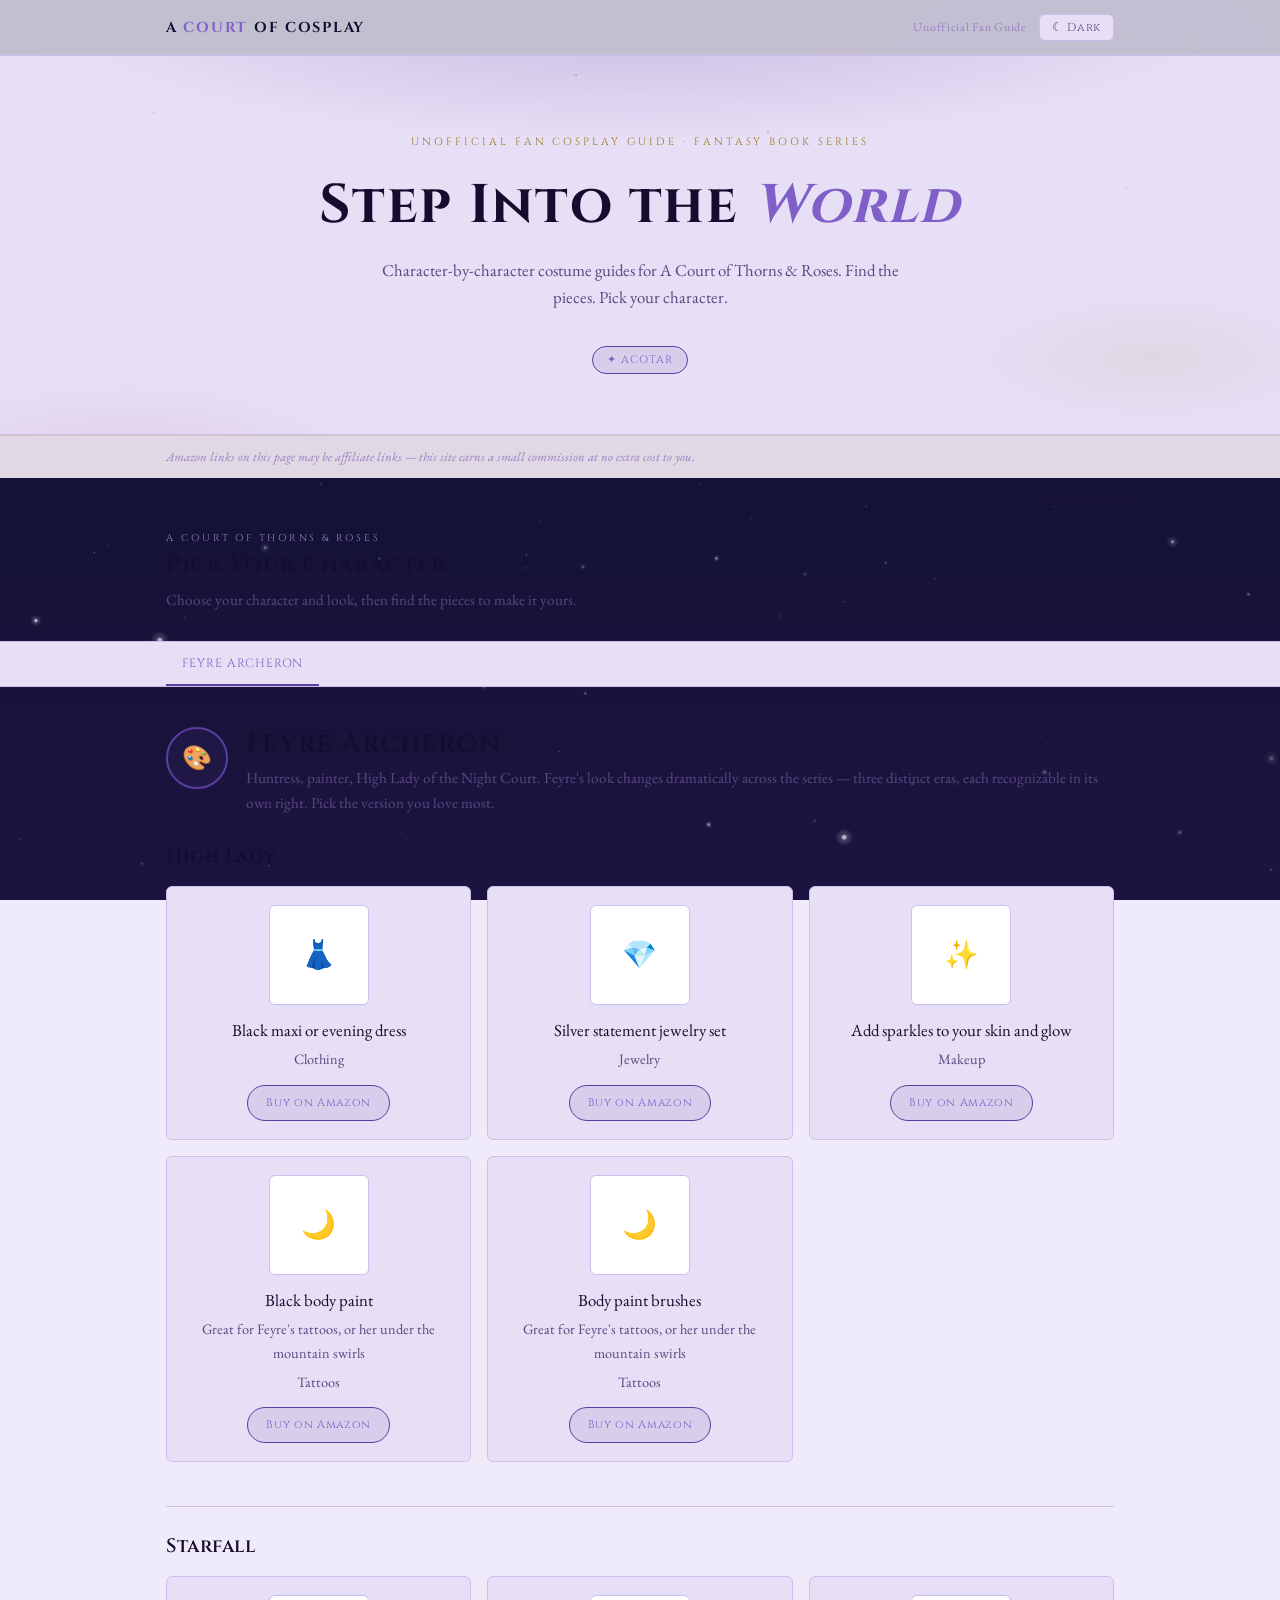
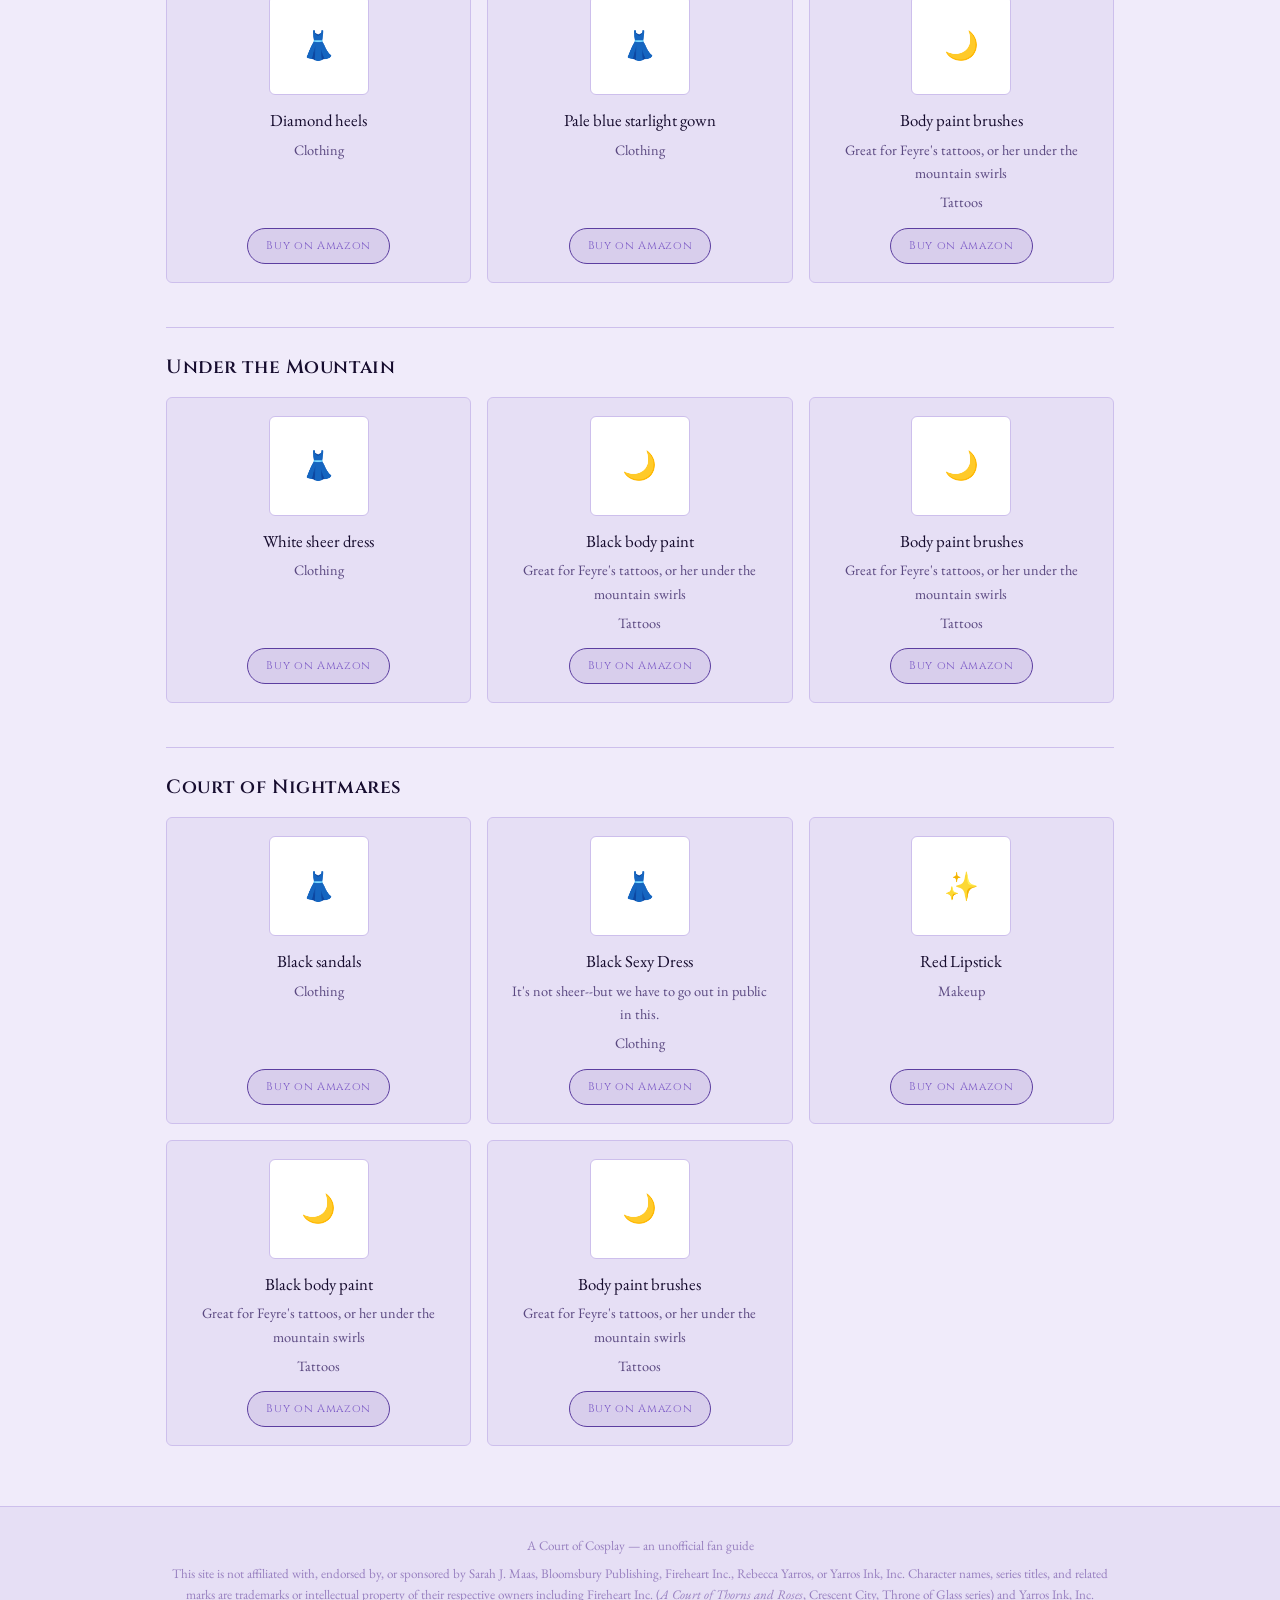
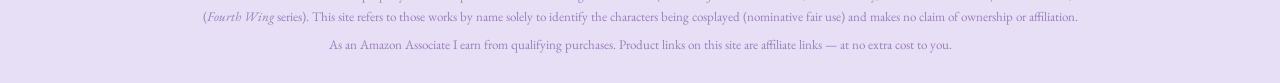
==== commit 8a701016: "Build Airtable-managed static cosplay catalog for GitHub Pages" ====
--- a/index.html
+++ b/index.html
@@ -910,6 +910,8 @@
 .court-badge.cb-tog,
 .court-badge.cb-fw { display: none; }
 </style>
+<link rel="stylesheet" href="catalog.css">
+<script src="catalog.js" defer></script>
 </head>
 <body>
 
@@ -932,12 +934,9 @@
   <div class="inner">
     <div class="hero-eyebrow">Unofficial Fan Cosplay Guide · Fantasy Book Series</div>
     <h1>Step Into the <em>World</em></h1>
-    <p class="hero-sub">Character-by-character costume guides for ACOTAR and Crescent City. Find the pieces. Pick your character.</p>
+    <p class="hero-sub">Character-by-character costume guides for A Court of Thorns &amp; Roses. Find the pieces. Pick your character.</p>
     <div class="court-badges">
       <span class="court-badge cb-night">✦ ACOTAR</span>
-      <span class="court-badge cb-cc">◈ Crescent City</span>
-      <span class="court-badge cb-tog">🔥 Throne of Glass</span>
-      <span class="court-badge cb-fw">🐉 Fourth Wing</span>
     </div>
   </div>
 </section>
@@ -946,789 +945,14 @@
   <div class="inner">Amazon links on this page may be affiliate links — this site earns a small commission at no extra cost to you.</div>
 </div>
 
-<!-- ==================== SERIES NAV ==================== -->
-<nav class="series-nav" aria-label="Series selection">
-  <div class="series-tabs" role="tablist">
-    <button class="series-tab active" data-series="acotar" role="tab" aria-selected="true" aria-controls="series-acotar">🌹 A Court of Thorns &amp; Roses</button>
-    <button class="series-tab" data-series="crescent-city" role="tab" aria-selected="false" aria-controls="series-crescent-city">🌆 Crescent City</button>
-    <button class="series-tab" data-series="throne-of-glass" role="tab" aria-selected="false" aria-controls="series-throne-of-glass">🔥 Throne of Glass</button>
-    <button class="series-tab" data-series="fourth-wing" role="tab" aria-selected="false" aria-controls="series-fourth-wing">🐉 Fourth Wing</button>
+<section class="pick-section" aria-labelledby="catalog-heading">
+  <div class="inner">
+    <div class="section-label">A Court of Thorns &amp; Roses</div>
+    <h2 class="section-title" id="catalog-heading">Pick Your Character</h2>
+    <p class="section-sub">Choose your character and look, then find the pieces to make it yours.</p>
   </div>
-</nav>
-
-<div class="series-panel active" id="series-acotar">
-
-<!-- ==================== CHARACTER SECTION ==================== -->
-<section class="pick-section">
-  <div class="inner">
-    <div class="section-label">Start here</div>
-    <h2 class="section-title">Pick Your Character</h2>
-    <p class="section-sub">Each guide shows the one piece people recognize at a distance, then builds from there. Difficulty ratings are for the full assembled look — the quick version of any character is always easier.</p>
-  </div>
-
-  <div class="char-tabs-wrap">
-    <div class="char-tabs" role="tablist" aria-label="Character guides">
-      <button class="char-tab active" data-court="night" data-char="feyre" role="tab" aria-selected="true" aria-controls="panel-feyre">Feyre</button>
-      <button class="char-tab" data-court="night" data-char="rhysand" role="tab" aria-selected="false" aria-controls="panel-rhysand">Rhysand</button>
-      <button class="char-tab" data-court="night" data-char="nesta" role="tab" aria-selected="false" aria-controls="panel-nesta">Nesta</button>
-      <button class="char-tab" data-court="night" data-char="cassian" role="tab" aria-selected="false" aria-controls="panel-cassian">Cassian</button>
-      <button class="char-tab" data-court="night" data-char="azriel" role="tab" aria-selected="false" aria-controls="panel-azriel">Azriel</button>
-      <button class="char-tab" data-court="night" data-char="mor" role="tab" aria-selected="false" aria-controls="panel-mor">Mor</button>
-      <button class="char-tab" data-court="autumn" data-char="lucien" role="tab" aria-selected="false" aria-controls="panel-lucien">Lucien</button>
-      <button class="char-tab" data-court="spring" data-char="elain" role="tab" aria-selected="false" aria-controls="panel-elain">Elain</button>
-      <button class="char-tab" data-court="spring" data-char="tamlin" role="tab" aria-selected="false" aria-controls="panel-tamlin">Tamlin</button>
-    </div>
-  </div>
-
-  <div class="inner">
-    <div class="char-panels">
-
-      <!-- ===== FEYRE ===== -->
-      <div class="char-panel active" id="panel-feyre" role="tabpanel">
-        <div class="char-header">
-          <div class="char-icon night">🎨</div>
-          <div class="char-meta">
-            <h3 class="char-title">Feyre Archeron</h3>
-            <span class="char-court-tag night">High Lady · Night Court</span>
-            <p class="char-desc">Huntress, painter, High Lady of the Night Court. Feyre's look changes dramatically across the series — three distinct eras, each recognizable in its own right. Pick the version you love most.</p>
-          </div>
-        </div>
-
-        <div class="look-sub-tabs">
-          <button class="look-sub-tab night active" data-sub="f-high-lady">✦ High Lady</button>
-          <button class="look-sub-tab night" data-sub="f-starfall">🌠 Starfall</button>
-          <button class="look-sub-tab plain" data-sub="f-utm">⛓ Under the Mountain</button>
-        </div>
-
-        <div class="sub-panel active" id="f-high-lady">
-          <div class="product-list">
-            <a href="https://link.amazon/B0ejWu1ud" class="product-btn pn" target="_blank" rel="noopener"><span class="btn-icon">👗</span><span class="btn-label">Black maxi or evening dress</span><span class="btn-arrow">→</span></a>
-            <a href="https://link.amazon/B0ctnWhm8" class="product-btn pn" target="_blank" rel="noopener"><span class="btn-icon">⭐</span><span class="btn-label">Add sparkles to your skin and glow</span><span class="btn-arrow">→</span></a>
-            <a href="https://link.amazon/B01K4kVbt" class="product-btn pn" target="_blank" rel="noopener"><span class="btn-icon">💎</span><span class="btn-label">Silver statement jewelry set</span><span class="btn-arrow">→</span></a>
-            <a href="#" class="product-btn pn" target="_blank" rel="noopener"><span class="btn-icon">👑</span><span class="btn-label">Star &amp; crescent moon crown</span><span class="btn-arrow">→</span></a>
-            <a href="#" class="product-btn pn" target="_blank" rel="noopener"><span class="btn-icon">🧥</span><span class="btn-label">Black / midnight blue cape</span><span class="btn-arrow">→</span></a>
-            <a href="#" class="product-btn pn" target="_blank" rel="noopener"><span class="btn-icon">✦</span><span class="btn-label">Celestial rhinestone face gems</span><span class="btn-arrow">→</span></a>
-            <a href="#" class="product-btn pn" target="_blank" rel="noopener"><span class="btn-icon">🌙</span><span class="btn-label">Temporary Night Court tattoo sleeve</span><span class="btn-arrow">→</span></a>
-          </div>
-        </div>
-
-        <div class="sub-panel" id="f-starfall">
-          <div class="product-list">
-            <a href="#" class="product-btn pn" target="_blank" rel="noopener"><span class="btn-icon">💙</span><span class="btn-label">Midnight blue / periwinkle formal gown</span><span class="btn-arrow">→</span></a>
-            <a href="#" class="product-btn pn" target="_blank" rel="noopener"><span class="btn-icon">✨</span><span class="btn-label">Iridescent shimmer body spray</span><span class="btn-arrow">→</span></a>
-            <a href="#" class="product-btn pn" target="_blank" rel="noopener"><span class="btn-icon">💎</span><span class="btn-label">Silver &amp; sapphire star earrings</span><span class="btn-arrow">→</span></a>
-            <a href="#" class="product-btn pn" target="_blank" rel="noopener"><span class="btn-icon">🌟</span><span class="btn-label">Constellation / star tiara crown</span><span class="btn-arrow">→</span></a>
-            <a href="#" class="product-btn pn" target="_blank" rel="noopener"><span class="btn-icon">🧣</span><span class="btn-label">Sheer blue / silver floaty cape</span><span class="btn-arrow">→</span></a>
-            <a href="#" class="product-btn pn" target="_blank" rel="noopener"><span class="btn-icon">✦</span><span class="btn-label">Star face gems (press-on)</span><span class="btn-arrow">→</span></a>
-            <a href="#" class="product-btn pn" target="_blank" rel="noopener"><span class="btn-icon">🌙</span><span class="btn-label">Temporary Night Court tattoo sleeve</span><span class="btn-arrow">→</span></a>
-          </div>
-        </div>
-
-        <div class="sub-panel" id="f-utm">
-          <div class="product-list">
-            <div class="product-item">
-              <button class="product-toggle" aria-expanded="false">
-                <span class="btn-icon">🩱</span>
-                <span class="btn-label">White / pale shift dress</span>
-                <span class="opt-count">5 options</span>
-                <span class="toggle-chevron">›</span>
-              </button>
-              <div class="options-list">
-                <a href="#" class="option-link" target="_blank" rel="noopener"><span class="opt-label">Dress option 1</span><span class="opt-arrow">→</span></a>
-                <a href="#" class="option-link" target="_blank" rel="noopener"><span class="opt-label">Dress option 2</span><span class="opt-arrow">→</span></a>
-                <a href="#" class="option-link" target="_blank" rel="noopener"><span class="opt-label">Dress option 3</span><span class="opt-arrow">→</span></a>
-                <a href="#" class="option-link" target="_blank" rel="noopener"><span class="opt-label">Dress option 4</span><span class="opt-arrow">→</span></a>
-                <a href="#" class="option-link" target="_blank" rel="noopener"><span class="opt-label">Dress option 5</span><span class="opt-arrow">→</span></a>
-              </div>
-            </div>
-            <a href="#" class="product-btn" target="_blank" rel="noopener"><span class="btn-icon">🪡</span><span class="btn-label">Fake blood or dirt makeup (optional)</span><span class="btn-arrow">→</span></a>
-            <a href="#" class="product-btn" target="_blank" rel="noopener"><span class="btn-icon">🔗</span><span class="btn-label">Thin chain bracelet / cuff prop</span><span class="btn-arrow">→</span></a>
-            <a href="#" class="product-btn pr" target="_blank" rel="noopener"><span class="btn-icon">🩸</span><span class="btn-label">Deep red formal or ballgown dress</span><span class="btn-arrow">→</span></a>
-            <a href="#" class="product-btn pn" target="_blank" rel="noopener"><span class="btn-icon">🖤</span><span class="btn-label">Heavy dark eye shadow palette</span><span class="btn-arrow">→</span></a>
-            <a href="#" class="product-btn pn" target="_blank" rel="noopener"><span class="btn-icon">🔗</span><span class="btn-label">Chain or cuff statement jewelry</span><span class="btn-arrow">→</span></a>
-            <a href="#" class="product-btn pr" target="_blank" rel="noopener"><span class="btn-icon">💄</span><span class="btn-label">SFX bruise / wound makeup kit</span><span class="btn-arrow">→</span></a>
-          </div>
-        </div>
-      </div>
-
-      <!-- ===== RHYSAND ===== -->
-      <div class="char-panel" id="panel-rhysand" role="tabpanel">
-        <div class="char-header">
-          <div class="char-icon night">🌌</div>
-          <div class="char-meta">
-            <h3 class="char-title">Rhysand</h3>
-            <span class="char-court-tag night">High Lord · Night Court</span>
-            <p class="char-desc">High Lord of the Night Court. Violet eyes, dark hair, vast dark wings. Rhysand's look is unmistakably powerful — all controlled shadow and restrained danger. He dresses like he knows exactly how terrifying he is.</p>
-          </div>
-        </div>
-        <div class="product-list">
-          <a href="#" class="product-btn pn" target="_blank" rel="noopener"><span class="btn-icon">🖤</span><span class="btn-label">Black high-collar dress shirt</span><span class="btn-arrow">→</span></a>
-          <a href="#" class="product-btn pn" target="_blank" rel="noopener"><span class="btn-icon">👖</span><span class="btn-label">Black slim-fit trousers</span><span class="btn-arrow">→</span></a>
-          <a href="#" class="product-btn pn" target="_blank" rel="noopener"><span class="btn-icon">👁️</span><span class="btn-label">Violet / amethyst colored contacts</span><span class="btn-arrow">→</span></a>
-          <a href="#" class="product-btn pn" target="_blank" rel="noopener"><span class="btn-icon">🦇</span><span class="btn-label">Large black wings / wing harness</span><span class="btn-arrow">→</span></a>
-          <a href="#" class="product-btn pn" target="_blank" rel="noopener"><span class="btn-icon">🧥</span><span class="btn-label">Long black frock coat</span><span class="btn-arrow">→</span></a>
-          <a href="#" class="product-btn pn" target="_blank" rel="noopener"><span class="btn-icon">✦</span><span class="btn-label">Silver star &amp; moon jewelry</span><span class="btn-arrow">→</span></a>
-          <a href="#" class="product-btn pn" target="_blank" rel="noopener"><span class="btn-icon">💠</span><span class="btn-label">Face rhinestone gems</span><span class="btn-arrow">→</span></a>
-        </div>
-      </div>
-
-      <!-- ===== NESTA ===== -->
-      <div class="char-panel" id="panel-nesta" role="tabpanel">
-        <div class="char-header">
-          <div class="char-icon night">⚔️</div>
-          <div class="char-meta">
-            <h3 class="char-title">Nesta Archeron</h3>
-            <span class="char-court-tag night">Valkyrie · Night Court</span>
-            <p class="char-desc">Feyre's fierce older sister. Turned fae against her will, she channels rage and grief into becoming a Valkyrie. The warrior look is silver, sharp, and proud.</p>
-          </div>
-        </div>
-        <div class="product-list">
-          <a href="#" class="product-btn pn" target="_blank" rel="noopener"><span class="btn-icon">🥈</span><span class="btn-label">Silver / icy white formal dress</span><span class="btn-arrow">→</span></a>
-          <a href="#" class="product-btn pn" target="_blank" rel="noopener"><span class="btn-icon">⚔️</span><span class="btn-label">Wide structured warrior belt</span><span class="btn-arrow">→</span></a>
-          <a href="#" class="product-btn pn" target="_blank" rel="noopener"><span class="btn-icon">💪</span><span class="btn-label">Silver arm cuffs / bracers</span><span class="btn-arrow">→</span></a>
-          <a href="#" class="product-btn pn" target="_blank" rel="noopener"><span class="btn-icon">👑</span><span class="btn-label">Silver leaf / warrior crown</span><span class="btn-arrow">→</span></a>
-          <a href="#" class="product-btn pn" target="_blank" rel="noopener"><span class="btn-icon">🧥</span><span class="btn-label">Silver / white dramatic cape</span><span class="btn-arrow">→</span></a>
-          <a href="#" class="product-btn pr" target="_blank" rel="noopener"><span class="btn-icon">👂</span><span class="btn-label">Pointed fae ear tips (silicone)</span><span class="btn-arrow">→</span></a>
-        </div>
-      </div>
-
-      <!-- ===== CASSIAN ===== -->
-      <div class="char-panel" id="panel-cassian" role="tabpanel">
-        <div class="char-header">
-          <div class="char-icon night">🗡️</div>
-          <div class="char-meta">
-            <h3 class="char-title">Cassian</h3>
-            <span class="char-court-tag night">General · Night Court</span>
-            <p class="char-desc">General of Rhysand's armies and a warrior to his core. Battle-worn black leathers, massive wings, and war paint. He fights like he enjoys it, because he does.</p>
-          </div>
-        </div>
-        <div class="product-list">
-          <a href="#" class="product-btn pn" target="_blank" rel="noopener"><span class="btn-icon">🧥</span><span class="btn-label">Black tactical / field jacket</span><span class="btn-arrow">→</span></a>
-          <a href="#" class="product-btn pn" target="_blank" rel="noopener"><span class="btn-icon">🥾</span><span class="btn-label">Black combat boots</span><span class="btn-arrow">→</span></a>
-          <a href="#" class="product-btn pr" target="_blank" rel="noopener"><span class="btn-icon">💄</span><span class="btn-label">Black face paint (war paint)</span><span class="btn-arrow">→</span></a>
-          <a href="#" class="product-btn pn" target="_blank" rel="noopener"><span class="btn-icon">🦇</span><span class="btn-label">Black wings / wing harness</span><span class="btn-arrow">→</span></a>
-          <a href="#" class="product-btn pn" target="_blank" rel="noopener"><span class="btn-icon">🛡️</span><span class="btn-label">Faux-leather armor vest</span><span class="btn-arrow">→</span></a>
-          <a href="#" class="product-btn pr" target="_blank" rel="noopener"><span class="btn-icon">🔴</span><span class="btn-label">Dark red leather bracer / sash</span><span class="btn-arrow">→</span></a>
-        </div>
-      </div>
-
-      <!-- ===== AZRIEL ===== -->
-      <div class="char-panel" id="panel-azriel" role="tabpanel">
-        <div class="char-header">
-          <div class="char-icon night">🌑</div>
-          <div class="char-meta">
-            <h3 class="char-title">Azriel</h3>
-            <span class="char-court-tag night">Spymaster · Night Court</span>
-            <p class="char-desc">Spymaster of the Night Court. Azriel moves like something darker than shadow — close-fitting matte blacks, a hooded cloak, and scarred hands always hidden in dark gloves. Quiet. Lethal. Watching.</p>
-          </div>
-        </div>
-        <div class="product-list">
-          <a href="#" class="product-btn pn" target="_blank" rel="noopener"><span class="btn-icon">🧥</span><span class="btn-label">Black hooded cloak</span><span class="btn-arrow">→</span></a>
-          <a href="#" class="product-btn pn" target="_blank" rel="noopener"><span class="btn-icon">🧤</span><span class="btn-label">Black leather gloves</span><span class="btn-arrow">→</span></a>
-          <a href="#" class="product-btn pn" target="_blank" rel="noopener"><span class="btn-icon">⚫</span><span class="btn-label">Black fitted base outfit</span><span class="btn-arrow">→</span></a>
-          <a href="#" class="product-btn pn" target="_blank" rel="noopener"><span class="btn-icon">🗡️</span><span class="btn-label">Black dagger prop</span><span class="btn-arrow">→</span></a>
-          <a href="#" class="product-btn pn" target="_blank" rel="noopener"><span class="btn-icon">🦇</span><span class="btn-label">Charcoal / matte black wings</span><span class="btn-arrow">→</span></a>
-          <a href="#" class="product-btn pr" target="_blank" rel="noopener"><span class="btn-icon">💨</span><span class="btn-label">Dark grey body / shadow paint</span><span class="btn-arrow">→</span></a>
-        </div>
-      </div>
-
-      <!-- ===== MOR ===== -->
-      <div class="char-panel" id="panel-mor" role="tabpanel">
-        <div class="char-header">
-          <div class="char-icon night">💫</div>
-          <div class="char-meta">
-            <h3 class="char-title">Morrigan (Mor)</h3>
-            <span class="char-court-tag night">Third-in-Command · Night Court</span>
-            <p class="char-desc">The most powerful female warrior alive, Rhysand's Third-in-Command. Mor walks into a room and everyone knows it — usually in deep red or gold, devastatingly dressed for exactly the effect she intends.</p>
-          </div>
-        </div>
-        <div class="product-list">
-          <a href="#" class="product-btn pr" target="_blank" rel="noopener"><span class="btn-icon">👗</span><span class="btn-label">Deep red bodycon / formal dress</span><span class="btn-arrow">→</span></a>
-          <a href="#" class="product-btn pg" target="_blank" rel="noopener"><span class="btn-icon">✨</span><span class="btn-label">Gold layered jewelry set</span><span class="btn-arrow">→</span></a>
-          <a href="#" class="product-btn pg" target="_blank" rel="noopener"><span class="btn-icon">👱</span><span class="btn-label">Long golden blonde wig</span><span class="btn-arrow">→</span></a>
-          <a href="#" class="product-btn pr" target="_blank" rel="noopener"><span class="btn-icon">💋</span><span class="btn-label">Bold red lip color</span><span class="btn-arrow">→</span></a>
-          <a href="#" class="product-btn pn" target="_blank" rel="noopener"><span class="btn-icon">🦋</span><span class="btn-label">Large feathered wings</span><span class="btn-arrow">→</span></a>
-          <a href="#" class="product-btn pg" target="_blank" rel="noopener"><span class="btn-icon">💛</span><span class="btn-label">Gold hair comb / ornament</span><span class="btn-arrow">→</span></a>
-          <a href="#" class="product-btn pr" target="_blank" rel="noopener"><span class="btn-icon">💄</span><span class="btn-label">Gold / warm eyeshadow palette</span><span class="btn-arrow">→</span></a>
-        </div>
-      </div>
-
-      <!-- ===== LUCIEN ===== -->
-      <div class="char-panel" id="panel-lucien" role="tabpanel">
-        <div class="char-header">
-          <div class="char-icon autumn">🦊</div>
-          <div class="char-meta">
-            <h3 class="char-title">Lucien Vanserra</h3>
-            <span class="char-court-tag autumn">Emissary · Autumn Court</span>
-            <p class="char-desc">Son of the Autumn Court, emissary to the Spring Court. Auburn hair, a mechanical eye — a gift from Helion — and the kind of warm copper palette that makes him look like he walked out of a fae autumn. Sharp and a little sad.</p>
-          </div>
-        </div>
-        <div class="product-list">
-          <a href="#" class="product-btn pa" target="_blank" rel="noopener"><span class="btn-icon">🦊</span><span class="btn-label">Auburn / copper-red wig</span><span class="btn-arrow">→</span></a>
-          <a href="#" class="product-btn pa" target="_blank" rel="noopener"><span class="btn-icon">🟧</span><span class="btn-label">Rust / amber tunic or vest</span><span class="btn-arrow">→</span></a>
-          <a href="#" class="product-btn pa" target="_blank" rel="noopener"><span class="btn-icon">⚙️</span><span class="btn-label">Steampunk mechanical eye patch</span><span class="btn-arrow">→</span></a>
-          <a href="#" class="product-btn pa" target="_blank" rel="noopener"><span class="btn-icon">🍂</span><span class="btn-label">Autumn-toned cape / cloak</span><span class="btn-arrow">→</span></a>
-          <a href="#" class="product-btn pg" target="_blank" rel="noopener"><span class="btn-icon">✨</span><span class="btn-label">Copper &amp; gold jewelry set</span><span class="btn-arrow">→</span></a>
-          <a href="#" class="product-btn pr" target="_blank" rel="noopener"><span class="btn-icon">👂</span><span class="btn-label">Pointed fae ear tips (silicone)</span><span class="btn-arrow">→</span></a>
-        </div>
-      </div>
-
-      <!-- ===== ELAIN ===== -->
-      <div class="char-panel" id="panel-elain" role="tabpanel">
-        <div class="char-header">
-          <div class="char-icon spring">🌺</div>
-          <div class="char-meta">
-            <h3 class="char-title">Elain Archeron</h3>
-            <span class="char-court-tag spring">Seer · Night Court</span>
-            <p class="char-desc">The gentlest Archeron sister. A Seer made fae, she tends her garden and sees visions of the future. Elain's look is soft, floral, and quietly ethereal — she belongs in a sunlit greenhouse, or somewhere beautiful and just slightly strange.</p>
-          </div>
-        </div>
-        <div class="product-list">
-          <a href="#" class="product-btn ps" target="_blank" rel="noopener"><span class="btn-icon">🌸</span><span class="btn-label">Blush / floral midi or maxi dress</span><span class="btn-arrow">→</span></a>
-          <a href="#" class="product-btn ps" target="_blank" rel="noopener"><span class="btn-icon">🌼</span><span class="btn-label">Wildflower / meadow floral crown</span><span class="btn-arrow">→</span></a>
-          <a href="#" class="product-btn pg" target="_blank" rel="noopener"><span class="btn-icon">✨</span><span class="btn-label">Delicate gold chain jewelry</span><span class="btn-arrow">→</span></a>
-          <a href="#" class="product-btn ps" target="_blank" rel="noopener"><span class="btn-icon">🧺</span><span class="btn-label">Small wicker / rattan basket (prop)</span><span class="btn-arrow">→</span></a>
-          <a href="#" class="product-btn ps" target="_blank" rel="noopener"><span class="btn-icon">🌷</span><span class="btn-label">Faux flower stems (prop bouquet)</span><span class="btn-arrow">→</span></a>
-          <a href="#" class="product-btn pr" target="_blank" rel="noopener"><span class="btn-icon">👂</span><span class="btn-label">Subtle pointed ear tips</span><span class="btn-arrow">→</span></a>
-        </div>
-      </div>
-
-      <!-- ===== TAMLIN ===== -->
-      <div class="char-panel" id="panel-tamlin" role="tabpanel">
-        <div class="char-header">
-          <div class="char-icon spring">🌿</div>
-          <div class="char-meta">
-            <h3 class="char-title">Tamlin</h3>
-            <span class="char-court-tag spring">High Lord · Spring Court</span>
-            <p class="char-desc">High Lord of the Spring Court. Blonde, green-eyed, and cursed to wear a mask by ancient magic. Tamlin's look combines the Spring Court's wild abundance with the gold mask that became one of the series' most iconic images.</p>
-          </div>
-        </div>
-        <div class="product-list">
-          <a href="#" class="product-btn ps" target="_blank" rel="noopener"><span class="btn-icon">🌲</span><span class="btn-label">Forest green tunic / linen vest</span><span class="btn-arrow">→</span></a>
-          <a href="#" class="product-btn pg" target="_blank" rel="noopener"><span class="btn-icon">🎭</span><span class="btn-label">Gold leaf masquerade mask</span><span class="btn-arrow">→</span></a>
-          <a href="#" class="product-btn ps" target="_blank" rel="noopener"><span class="btn-icon">🦌</span><span class="btn-label">Antler headpiece / crown</span><span class="btn-arrow">→</span></a>
-          <a href="#" class="product-btn ps" target="_blank" rel="noopener"><span class="btn-icon">🧥</span><span class="btn-label">Forest green hooded cloak</span><span class="btn-arrow">→</span></a>
-          <a href="#" class="product-btn pg" target="_blank" rel="noopener"><span class="btn-icon">✨</span><span class="btn-label">Gold &amp; green jewelry / belt</span><span class="btn-arrow">→</span></a>
-          <a href="#" class="product-btn pr" target="_blank" rel="noopener"><span class="btn-icon">👂</span><span class="btn-label">Pointed fae ear tips</span><span class="btn-arrow">→</span></a>
-        </div>
-      </div>
-
-    </div><!-- end .char-panels -->
-  </div><!-- end .inner -->
-</section>
-
-<!-- ==================== GROUPS ==================== -->
-<section class="groups-section">
-  <div class="inner">
-    <div class="section-label">Go together</div>
-    <h2 class="section-title">Group &amp; Couples Cosplay</h2>
-    <p class="section-sub">These stories are built around found families. These group combinations are the ones that get recognized immediately at conventions.</p>
-    <div class="group-grid">
-
-      <div class="group-card">
-        <h3>The Inner Circle</h3>
-        <p class="group-desc">The Night Court's core group from Book 2 onward. All dark aesthetics, star motifs, and loyalty that cuts both ways. The most recognized group cosplay in the fandom.</p>
-        <div class="group-chips">
-          <a class="chip night" href="#" onclick="switchTo('rhysand');return false;">🌌 Rhysand</a>
-          <a class="chip night" href="#" onclick="switchTo('feyre');return false;">🎨 Feyre</a>
-          <a class="chip night" href="#" onclick="switchTo('cassian');return false;">🗡️ Cassian</a>
-          <a class="chip night" href="#" onclick="switchTo('azriel');return false;">🌑 Azriel</a>
-          <a class="chip night" href="#" onclick="switchTo('mor');return false;">💫 Mor</a>
-        </div>
-        <p class="group-meta">5 people · All Night Court · Dark palette, individual accents</p>
-      </div>
-
-      <div class="group-card">
-        <h3>The Archeron Sisters</h3>
-        <p class="group-desc">Three sisters, three very different energies. Works as a trio or in any pairing. Feyre and Nesta have the most friction; Elain is the visual contrast that ties the trio together.</p>
-        <div class="group-chips">
-          <a class="chip night" href="#" onclick="switchTo('feyre');return false;">🎨 Feyre</a>
-          <a class="chip night" href="#" onclick="switchTo('nesta');return false;">⚔️ Nesta</a>
-          <a class="chip spring" href="#" onclick="switchTo('elain');return false;">🌺 Elain</a>
-        </div>
-        <p class="group-meta">3 people · Mixed courts · Stars vs. silver vs. florals</p>
-      </div>
-
-      <div class="group-card">
-        <h3>Rhysand &amp; Feyre</h3>
-        <p class="group-desc">The High Lord and his mate. He's all shadow and controlled power in black; she's starlight and paint-stained elegance in Night Court silver and violet. The most iconic couple in the series — instantly recognizable together.</p>
-        <div class="group-chips">
-          <a class="chip night" href="#" onclick="switchTo('rhysand');return false;">🌌 Rhysand</a>
-          <a class="chip night" href="#" onclick="switchTo('feyre');return false;">🎨 Feyre (Night Court)</a>
-        </div>
-        <p class="group-meta">2 people · Night Court · Black + silver, star motifs</p>
-      </div>
-
-      <div class="group-card">
-        <h3>The Spring Court Pair</h3>
-        <p class="group-desc">The original ACOTAR Book 1 duo. Feyre in her early Spring Court look paired with Tamlin's masked, nature-king aesthetic. A natural couples cosplay for the book that started it all.</p>
-        <div class="group-chips">
-          <a class="chip spring" href="#" onclick="switchTo('tamlin');return false;">🌿 Tamlin</a>
-          <a class="chip spring" href="#" onclick="switchTo('feyre');return false;">🎨 Feyre (Spring)</a>
-        </div>
-        <p class="group-meta">2 people · Spring Court · Greens, golds, florals, and the mask</p>
-      </div>
-
-      <div class="group-card">
-        <h3>The Warrior Brothers</h3>
-        <p class="group-desc">Rhysand, Cassian, and Azriel — the Night Court's core trio of power. All wings, all dark leathers, all terrifying in different ways. Works as a full three-person group or in any pairing.</p>
-        <div class="group-chips">
-          <a class="chip night" href="#" onclick="switchTo('rhysand');return false;">🌌 Rhysand</a>
-          <a class="chip night" href="#" onclick="switchTo('cassian');return false;">⚔️ Cassian</a>
-          <a class="chip night" href="#" onclick="switchTo('azriel');return false;">🌑 Azriel</a>
-        </div>
-        <p class="group-meta">3 people · Winged warriors · Wings + dark leathers</p>
-      </div>
-
-    </div>
-  </div>
-</section>
-
-</div><!-- end #series-acotar -->
-
-<!-- ==================== CRESCENT CITY ==================== -->
-<div class="series-panel" id="series-crescent-city">
-<section class="pick-section">
-  <div class="inner">
-    <div class="section-label">Crescent City</div>
-    <h2 class="section-title">Pick Your Character</h2>
-    <p class="section-sub">Half-humans, fallen angels, and Fae royalty navigating a neon-lit city. Bryce and Hunt are the heart of it — pick your person.</p>
-  </div>
-  <div class="char-tabs-wrap">
-    <div class="char-tabs" role="tablist" aria-label="Crescent City characters">
-      <button class="char-tab active" data-court="cc" data-char="cc-bryce" role="tab" aria-selected="true">Bryce</button>
-      <button class="char-tab" data-court="cc" data-char="cc-hunt" role="tab" aria-selected="false">Hunt</button>
-      <button class="char-tab" data-court="cc" data-char="cc-ruhn" role="tab" aria-selected="false">Ruhn</button>
-      <button class="char-tab" data-court="cc" data-char="cc-lidia" role="tab" aria-selected="false">Lidia</button>
-    </div>
-  </div>
-  <div class="inner">
-    <div class="char-panels">
-
-      <!-- ===== BRYCE ===== -->
-      <div class="char-panel active" id="panel-cc-bryce" role="tabpanel">
-        <div class="char-header">
-          <div class="char-icon cc">⭐</div>
-          <div class="char-meta">
-            <h3 class="char-title">Bryce Quinlan</h3>
-            <span class="char-court-tag cc">Half-Fae · Crescent City</span>
-            <p class="char-desc">Half-human, half-Fae party girl turned reluctant hero. Long auburn hair, a glowing star scar in the center of her chest, and an irreverent confidence that masks everything underneath. The star is what makes her Bryce from across a convention floor.</p>
-          </div>
-        </div>
-        <div class="product-list">
-          <a href="#" class="product-btn pcc" target="_blank" rel="noopener"><span class="btn-icon">⭐</span><span class="btn-label">Star chest scar body gem / decal</span><span class="btn-arrow">→</span></a>
-          <a href="#" class="product-btn pcc" target="_blank" rel="noopener"><span class="btn-icon">🧥</span><span class="btn-label">Fitted leather jacket</span><span class="btn-arrow">→</span></a>
-          <a href="#" class="product-btn pcc" target="_blank" rel="noopener"><span class="btn-icon">🦰</span><span class="btn-label">Long auburn / red-brown wig</span><span class="btn-arrow">→</span></a>
-          <a href="#" class="product-btn pcc" target="_blank" rel="noopener"><span class="btn-icon">✨</span><span class="btn-label">UV / neon star body paint</span><span class="btn-arrow">→</span></a>
-          <a href="#" class="product-btn pg" target="_blank" rel="noopener"><span class="btn-icon">💛</span><span class="btn-label">Gold layered jewelry set</span><span class="btn-arrow">→</span></a>
-          <a href="#" class="product-btn pr" target="_blank" rel="noopener"><span class="btn-icon">👂</span><span class="btn-label">Subtle pointed fae ear tips</span><span class="btn-arrow">→</span></a>
-        </div>
-      </div>
-
-      <!-- ===== HUNT ===== -->
-      <div class="char-panel" id="panel-cc-hunt" role="tabpanel">
-        <div class="char-header">
-          <div class="char-icon cc">🦅</div>
-          <div class="char-meta">
-            <h3 class="char-title">Hunt Athalar</h3>
-            <span class="char-court-tag cc">Fallen Angel · Crescent City</span>
-            <p class="char-desc">A fallen angel with massive grey wings and a halo brand seared into his brow. Powerful, brooding, and carrying centuries of pain. The halo tattoo on the forehead and the grey wings are his defining marks.</p>
-          </div>
-        </div>
-        <div class="product-list">
-          <a href="#" class="product-btn pcc" target="_blank" rel="noopener"><span class="btn-icon">🌀</span><span class="btn-label">Halo / arc temporary brow tattoo</span><span class="btn-arrow">→</span></a>
-          <a href="#" class="product-btn pcc" target="_blank" rel="noopener"><span class="btn-icon">🪶</span><span class="btn-label">Large grey / charcoal wings</span><span class="btn-arrow">→</span></a>
-          <a href="#" class="product-btn pn" target="_blank" rel="noopener"><span class="btn-icon">🖤</span><span class="btn-label">Black tactical outfit</span><span class="btn-arrow">→</span></a>
-          <a href="#" class="product-btn pcc" target="_blank" rel="noopener"><span class="btn-icon">🛡️</span><span class="btn-label">Dark leather tactical vest</span><span class="btn-arrow">→</span></a>
-          <a href="#" class="product-btn pcc" target="_blank" rel="noopener"><span class="btn-icon">⛓️</span><span class="btn-label">Wrist cuff restraints (prop)</span><span class="btn-arrow">→</span></a>
-          <a href="#" class="product-btn pn" target="_blank" rel="noopener"><span class="btn-icon">🥾</span><span class="btn-label">Black combat boots</span><span class="btn-arrow">→</span></a>
-        </div>
-      </div>
-
-      <!-- ===== RUHN ===== -->
-      <div class="char-panel" id="panel-cc-ruhn" role="tabpanel">
-        <div class="char-header">
-          <div class="char-icon cc">🔮</div>
-          <div class="char-meta">
-            <h3 class="char-title">Ruhn Danaan</h3>
-            <span class="char-court-tag cc">Fae Prince · Crescent City</span>
-            <p class="char-desc">Punk Fae prince with a dark Starsword at his hip. Black hair, dragon tattoos covering both arms, and the aesthetics of someone who rejected royal expectations and leaned straight into them anyway. Equal parts edge and reluctant heir.</p>
-          </div>
-        </div>
-        <div class="product-list">
-          <a href="#" class="product-btn pcc" target="_blank" rel="noopener"><span class="btn-icon">🐉</span><span class="btn-label">Dragon tattoo arm sleeves</span><span class="btn-arrow">→</span></a>
-          <a href="#" class="product-btn pn" target="_blank" rel="noopener"><span class="btn-icon">🧥</span><span class="btn-label">Black moto leather jacket</span><span class="btn-arrow">→</span></a>
-          <a href="#" class="product-btn pr" target="_blank" rel="noopener"><span class="btn-icon">👂</span><span class="btn-label">Pointed fae ear tips</span><span class="btn-arrow">→</span></a>
-          <a href="#" class="product-btn pcc" target="_blank" rel="noopener"><span class="btn-icon">🗡️</span><span class="btn-label">Black matte sword prop</span><span class="btn-arrow">→</span></a>
-          <a href="#" class="product-btn pcc" target="_blank" rel="noopener"><span class="btn-icon">💙</span><span class="btn-label">Dark blue / black hair color spray</span><span class="btn-arrow">→</span></a>
-          <a href="#" class="product-btn pn" target="_blank" rel="noopener"><span class="btn-icon">💍</span><span class="btn-label">Silver ring stack set</span><span class="btn-arrow">→</span></a>
-        </div>
-      </div>
-
-      <!-- ===== LIDIA ===== -->
-      <div class="char-panel" id="panel-cc-lidia" role="tabpanel">
-        <div class="char-header">
-          <div class="char-icon cc">🔥</div>
-          <div class="char-meta">
-            <h3 class="char-title">Lidia Cervos</h3>
-            <span class="char-court-tag cc">The Hind · Crescent City</span>
-            <p class="char-desc">Intelligence operative with cold precision and a military bearing that never slips. Ivory and gold are her colors — every detail deliberate, nothing out of place. Lidia's costume is the look of someone who decided exactly who they are and dressed accordingly.</p>
-          </div>
-        </div>
-        <div class="product-list">
-          <a href="#" class="product-btn pcc" target="_blank" rel="noopener"><span class="btn-icon">🤍</span><span class="btn-label">Ivory / cream structured blazer</span><span class="btn-arrow">→</span></a>
-          <a href="#" class="product-btn pg" target="_blank" rel="noopener"><span class="btn-icon">🏅</span><span class="btn-label">Gold military insignia pin</span><span class="btn-arrow">→</span></a>
-          <a href="#" class="product-btn pcc" target="_blank" rel="noopener"><span class="btn-icon">👢</span><span class="btn-label">Black high-heeled boots</span><span class="btn-arrow">→</span></a>
-          <a href="#" class="product-btn pcc" target="_blank" rel="noopener"><span class="btn-icon">✨</span><span class="btn-label">Gold epaulette shoulder pieces</span><span class="btn-arrow">→</span></a>
-          <a href="#" class="product-btn pg" target="_blank" rel="noopener"><span class="btn-icon">💛</span><span class="btn-label">Minimal gold jewelry set</span><span class="btn-arrow">→</span></a>
-          <a href="#" class="product-btn pcc" target="_blank" rel="noopener"><span class="btn-icon">🤍</span><span class="btn-label">Fitted ivory bodysuit</span><span class="btn-arrow">→</span></a>
-        </div>
-      </div>
-
-    </div><!-- end .char-panels -->
-  </div><!-- end .inner -->
-</section>
-
-<section class="groups-section">
-  <div class="inner">
-    <div class="section-label">Go together</div>
-    <h2 class="section-title">Group &amp; Couples Cosplay</h2>
-    <p class="section-sub">The found family at the heart of Crescent City — from the city's most dangerous couple to the trio that holds everything together.</p>
-    <div class="group-grid">
-      <div class="group-card">
-        <h3>Bryce &amp; Hunt</h3>
-        <p class="group-desc">The heart of the series. A half-Fae woman with a glowing star scar and a fallen angel with grey wings and a halo brand. Together they are immediately recognizable and visually arresting from any distance.</p>
-        <div class="group-chips">
-          <a class="chip cc" href="#" onclick="switchCharInSeries('cc-bryce');return false;">⭐ Bryce</a>
-          <a class="chip cc" href="#" onclick="switchCharInSeries('cc-hunt');return false;">🦅 Hunt</a>
-        </div>
-        <p class="group-meta">2 people · Star scar + halo brand + grey wings</p>
-      </div>
-      <div class="group-card">
-        <h3>The City Trio</h3>
-        <p class="group-desc">Bryce, Hunt, and Ruhn — the core three who keep the city standing. The contrast of Bryce's warm auburn, Hunt's dark wings, and Ruhn's punk-Fae edge makes them read as a group immediately.</p>
-        <div class="group-chips">
-          <a class="chip cc" href="#" onclick="switchCharInSeries('cc-bryce');return false;">⭐ Bryce</a>
-          <a class="chip cc" href="#" onclick="switchCharInSeries('cc-hunt');return false;">🦅 Hunt</a>
-          <a class="chip cc" href="#" onclick="switchCharInSeries('cc-ruhn');return false;">🔮 Ruhn</a>
-        </div>
-        <p class="group-meta">3 people · City blues + star + wings + Starsword</p>
-      </div>
-    </div>
-  </div>
-</section>
-</div><!-- end #series-crescent-city -->
-
-<!-- ==================== THRONE OF GLASS ==================== -->
-<div class="series-panel" id="series-throne-of-glass">
-<section class="pick-section">
-  <div class="inner">
-    <div class="section-label">Throne of Glass</div>
-    <h2 class="section-title">Pick Your Character</h2>
-    <p class="section-sub">Assassins, witches, princes, and the last heir of a destroyed kingdom. Each character has a look as distinct as their power.</p>
-  </div>
-  <div class="char-tabs-wrap">
-    <div class="char-tabs" role="tablist" aria-label="Throne of Glass characters">
-      <button class="char-tab active" data-court="tog" data-char="tog-aelin" role="tab" aria-selected="true">Aelin</button>
-      <button class="char-tab" data-court="tog" data-char="tog-rowan" role="tab" aria-selected="false">Rowan</button>
-      <button class="char-tab" data-court="tog" data-char="tog-manon" role="tab" aria-selected="false">Manon</button>
-      <button class="char-tab" data-court="tog" data-char="tog-dorian" role="tab" aria-selected="false">Dorian</button>
-    </div>
-  </div>
-  <div class="inner">
-    <div class="char-panels">
-
-      <!-- ===== AELIN ===== -->
-      <div class="char-panel active" id="panel-tog-aelin" role="tabpanel">
-        <div class="char-header">
-          <div class="char-icon tog">🌟</div>
-          <div class="char-meta">
-            <h3 class="char-title">Aelin Galathynius</h3>
-            <span class="char-court-tag tog">Queen · Terrasen</span>
-            <p class="char-desc">Assassin, queen, last heir of Terrasen. Aelin's look transforms over the series — the ruthless assassin in black fighting leathers early on, the gold-and-white queen she becomes later. Turquoise eyes are her defining feature. Two very different builds, both unmistakably her.</p>
-          </div>
-        </div>
-        <div class="look-sub-tabs">
-          <button class="look-sub-tab tog active" data-sub="tog-aelin-assassin">⚔️ Assassin Look</button>
-          <button class="look-sub-tab tog" data-sub="tog-aelin-queen">👑 Queen Look</button>
-        </div>
-        <div class="sub-panel active" id="tog-aelin-assassin">
-          <div class="product-list">
-            <a href="#" class="product-btn ptog" target="_blank" rel="noopener"><span class="btn-icon">🖤</span><span class="btn-label">Black fitted bodysuit</span><span class="btn-arrow">→</span></a>
-            <a href="#" class="product-btn ptog" target="_blank" rel="noopener"><span class="btn-icon">👁️</span><span class="btn-label">Turquoise / teal colored contacts</span><span class="btn-arrow">→</span></a>
-            <a href="#" class="product-btn ptog" target="_blank" rel="noopener"><span class="btn-icon">🥾</span><span class="btn-label">Black combat boots</span><span class="btn-arrow">→</span></a>
-            <a href="#" class="product-btn ptog" target="_blank" rel="noopener"><span class="btn-icon">🎭</span><span class="btn-label">Dark half-mask / face mask prop</span><span class="btn-arrow">→</span></a>
-            <a href="#" class="product-btn ptog" target="_blank" rel="noopener"><span class="btn-icon">🗡️</span><span class="btn-label">Twin dagger props</span><span class="btn-arrow">→</span></a>
-            <a href="#" class="product-btn ptog" target="_blank" rel="noopener"><span class="btn-icon">🧥</span><span class="btn-label">Black tactical jacket</span><span class="btn-arrow">→</span></a>
-          </div>
-        </div>
-        <div class="sub-panel" id="tog-aelin-queen">
-          <div class="product-list">
-            <a href="#" class="product-btn ptog" target="_blank" rel="noopener"><span class="btn-icon">👗</span><span class="btn-label">Gold or ivory formal gown</span><span class="btn-arrow">→</span></a>
-            <a href="#" class="product-btn ptog" target="_blank" rel="noopener"><span class="btn-icon">👑</span><span class="btn-label">Gold glittering crown</span><span class="btn-arrow">→</span></a>
-            <a href="#" class="product-btn ptog" target="_blank" rel="noopener"><span class="btn-icon">👁️</span><span class="btn-label">Turquoise colored contacts</span><span class="btn-arrow">→</span></a>
-          </div>
-        </div>
-      </div>
-
-      <!-- ===== ROWAN ===== -->
-      <div class="char-panel" id="panel-tog-rowan" role="tabpanel">
-        <div class="char-header">
-          <div class="char-icon tog">🍃</div>
-          <div class="char-meta">
-            <h3 class="char-title">Rowan Whitethorn</h3>
-            <span class="char-court-tag tog">Fae Warrior · Doranelle</span>
-            <p class="char-desc">Ancient Fae warrior with silver hair, pointed ears, and the kind of stillness that means he is calculating your twelve fastest exits. Forest green and silver throughout, with wind and ice magic that leaves frost in its wake.</p>
-          </div>
-        </div>
-        <div class="product-list">
-          <a href="#" class="product-btn ptog" target="_blank" rel="noopener"><span class="btn-icon">🪄</span><span class="btn-label">Silver / white wig</span><span class="btn-arrow">→</span></a>
-          <a href="#" class="product-btn ptog" target="_blank" rel="noopener"><span class="btn-icon">🌲</span><span class="btn-label">Forest green tactical jacket</span><span class="btn-arrow">→</span></a>
-          <a href="#" class="product-btn pr" target="_blank" rel="noopener"><span class="btn-icon">👂</span><span class="btn-label">Pointed fae ear tips</span><span class="btn-arrow">→</span></a>
-          <a href="#" class="product-btn ptog" target="_blank" rel="noopener"><span class="btn-icon">🧥</span><span class="btn-label">Forest green hooded cloak</span><span class="btn-arrow">→</span></a>
-          <a href="#" class="product-btn ptog" target="_blank" rel="noopener"><span class="btn-icon">🌀</span><span class="btn-label">Swirling arm tattoo sleeves</span><span class="btn-arrow">→</span></a>
-          <a href="#" class="product-btn ptog" target="_blank" rel="noopener"><span class="btn-icon">⚔️</span><span class="btn-label">Sword prop</span><span class="btn-arrow">→</span></a>
-        </div>
-      </div>
-
-      <!-- ===== MANON ===== -->
-      <div class="char-panel" id="panel-tog-manon" role="tabpanel">
-        <div class="char-header">
-          <div class="char-icon tog">🐉</div>
-          <div class="char-meta">
-            <h3 class="char-title">Manon Blackbeak</h3>
-            <span class="char-court-tag tog">Witch Queen · Blackbeak Clan</span>
-            <p class="char-desc">White-haired witch leader with iron teeth, iron nails, and the kind of cold beauty that makes you forget she could kill you before you finished the thought. Black robes, pale face, and those retractable iron claws — Manon is one of the most visually dramatic characters in the series.</p>
-          </div>
-        </div>
-        <div class="product-list">
-          <a href="#" class="product-btn ptog" target="_blank" rel="noopener"><span class="btn-icon">🤍</span><span class="btn-label">Long straight white wig</span><span class="btn-arrow">→</span></a>
-          <a href="#" class="product-btn pn" target="_blank" rel="noopener"><span class="btn-icon">👗</span><span class="btn-label">Black dramatic robe / dress</span><span class="btn-arrow">→</span></a>
-          <a href="#" class="product-btn ptog" target="_blank" rel="noopener"><span class="btn-icon">💅</span><span class="btn-label">Long silver / iron nail tips</span><span class="btn-arrow">→</span></a>
-          <a href="#" class="product-btn ptog" target="_blank" rel="noopener"><span class="btn-icon">🎨</span><span class="btn-label">Pale grey-white face paint</span><span class="btn-arrow">→</span></a>
-          <a href="#" class="product-btn ptog" target="_blank" rel="noopener"><span class="btn-icon">👁️</span><span class="btn-label">Gold / amber contacts</span><span class="btn-arrow">→</span></a>
-          <a href="#" class="product-btn pn" target="_blank" rel="noopener"><span class="btn-icon">🎩</span><span class="btn-label">Black leather crown / witch hat</span><span class="btn-arrow">→</span></a>
-        </div>
-      </div>
-
-      <!-- ===== DORIAN ===== -->
-      <div class="char-panel" id="panel-tog-dorian" role="tabpanel">
-        <div class="char-header">
-          <div class="char-icon tog">💎</div>
-          <div class="char-meta">
-            <h3 class="char-title">Dorian Havilliard</h3>
-            <span class="char-court-tag tog">King · Adarlan</span>
-            <p class="char-desc">Prince-turned-king with sapphire blue as his dynasty's color, dark hair, and magic that was supposed to be impossible. Charming and tormented in equal measure, Dorian dresses like royalty and fights like someone who learned their power the hard way.</p>
-          </div>
-        </div>
-        <div class="product-list">
-          <a href="#" class="product-btn ptog" target="_blank" rel="noopener"><span class="btn-icon">💙</span><span class="btn-label">Sapphire blue formal jacket / coat</span><span class="btn-arrow">→</span></a>
-          <a href="#" class="product-btn ptog" target="_blank" rel="noopener"><span class="btn-icon">💍</span><span class="btn-label">Silver signet ring</span><span class="btn-arrow">→</span></a>
-          <a href="#" class="product-btn pn" target="_blank" rel="noopener"><span class="btn-icon">👖</span><span class="btn-label">Fitted dark trousers</span><span class="btn-arrow">→</span></a>
-          <a href="#" class="product-btn ptog" target="_blank" rel="noopener"><span class="btn-icon">👑</span><span class="btn-label">Silver crown</span><span class="btn-arrow">→</span></a>
-          <a href="#" class="product-btn ptog" target="_blank" rel="noopener"><span class="btn-icon">💎</span><span class="btn-label">Sapphire gem jewelry set</span><span class="btn-arrow">→</span></a>
-          <a href="#" class="product-btn pn" target="_blank" rel="noopener"><span class="btn-icon">🌑</span><span class="btn-label">Black shadow hand / arm paint</span><span class="btn-arrow">→</span></a>
-        </div>
-      </div>
-
-    </div><!-- end .char-panels -->
-  </div><!-- end .inner -->
-</section>
-
-<section class="groups-section">
-  <div class="inner">
-    <div class="section-label">Go together</div>
-    <h2 class="section-title">Group &amp; Couples Cosplay</h2>
-    <p class="section-sub">The found family that saved a continent — from the legendary couple to the cadre that changed everything.</p>
-    <div class="group-grid">
-      <div class="group-card">
-        <h3>Aelin &amp; Rowan</h3>
-        <p class="group-desc">The queen and her fated mate. Her gold and turquoise against his silver hair and forest greens create a striking visual contrast — warmth and coldness, fire and wind, exactly as the books describe them.</p>
-        <div class="group-chips">
-          <a class="chip tog" href="#" onclick="switchCharInSeries('tog-aelin');return false;">🌟 Aelin</a>
-          <a class="chip tog" href="#" onclick="switchCharInSeries('tog-rowan');return false;">🍃 Rowan</a>
-        </div>
-        <p class="group-meta">2 people · Gold &amp; turquoise + silver &amp; green</p>
-      </div>
-      <div class="group-card">
-        <h3>The Cadre</h3>
-        <p class="group-desc">Aelin, Rowan, Manon, and Dorian — the core four who carry the endgame. Four very distinct looks that read as a unit: queen gold, warrior silver-green, witch white-black, and royal sapphire.</p>
-        <div class="group-chips">
-          <a class="chip tog" href="#" onclick="switchCharInSeries('tog-aelin');return false;">🌟 Aelin</a>
-          <a class="chip tog" href="#" onclick="switchCharInSeries('tog-rowan');return false;">🍃 Rowan</a>
-          <a class="chip tog" href="#" onclick="switchCharInSeries('tog-manon');return false;">🐉 Manon</a>
-          <a class="chip tog" href="#" onclick="switchCharInSeries('tog-dorian');return false;">💎 Dorian</a>
-        </div>
-        <p class="group-meta">4 people · Mixed palettes · Very recognizable as a group</p>
-      </div>
-    </div>
-  </div>
-</section>
-</div><!-- end #series-throne-of-glass -->
-
-<!-- ==================== FOURTH WING ==================== -->
-<div class="series-panel" id="series-fourth-wing">
-<section class="pick-section">
-  <div class="inner">
-    <div class="section-label">Fourth Wing</div>
-    <h2 class="section-title">Pick Your Character</h2>
-    <p class="section-sub">Dragon riders in dark military leathers with lightning-mark tattoos and bond marks that prove who survived. The war college look is earned, never assumed.</p>
-  </div>
-  <div class="char-tabs-wrap">
-    <div class="char-tabs" role="tablist" aria-label="Fourth Wing characters">
-      <button class="char-tab active" data-court="fw" data-char="fw-violet" role="tab" aria-selected="true">Violet</button>
-      <button class="char-tab" data-court="fw" data-char="fw-xaden" role="tab" aria-selected="false">Xaden</button>
-      <button class="char-tab" data-court="fw" data-char="fw-rhiannon" role="tab" aria-selected="false">Rhiannon</button>
-      <button class="char-tab" data-court="fw" data-char="fw-dain" role="tab" aria-selected="false">Dain</button>
-    </div>
-  </div>
-  <div class="inner">
-    <div class="char-panels">
-
-      <!-- ===== VIOLET ===== -->
-      <div class="char-panel active" id="panel-fw-violet" role="tabpanel">
-        <div class="char-header">
-          <div class="char-icon fw">📖</div>
-          <div class="char-meta">
-            <h3 class="char-title">Violet Sorrengail</h3>
-            <span class="char-court-tag fw">Dragon Rider · War College</span>
-            <p class="char-desc">Booksmart and physically fragile, she wasn't supposed to survive the war college — and then became one of its most powerful riders. Silver-streaked dark hair, lightning-bolt bond mark tattoos on her forearms, and dark riding leathers that she earned the hard way.</p>
-          </div>
-        </div>
-        <div class="product-list">
-          <a href="#" class="product-btn pfw" target="_blank" rel="noopener"><span class="btn-icon">⚡</span><span class="btn-label">Lightning bolt temporary tattoos</span><span class="btn-arrow">→</span></a>
-          <a href="#" class="product-btn pfw" target="_blank" rel="noopener"><span class="btn-icon">🪄</span><span class="btn-label">Silver hair streak spray / clip-in</span><span class="btn-arrow">→</span></a>
-          <a href="#" class="product-btn pn" target="_blank" rel="noopener"><span class="btn-icon">🖤</span><span class="btn-label">Dark fitted leathers / jacket</span><span class="btn-arrow">→</span></a>
-          <a href="#" class="product-btn pfw" target="_blank" rel="noopener"><span class="btn-icon">🐉</span><span class="btn-label">Dragon rider chest harness (prop)</span><span class="btn-arrow">→</span></a>
-          <a href="#" class="product-btn pfw" target="_blank" rel="noopener"><span class="btn-icon">💪</span><span class="btn-label">Arm bracers with lightning detail</span><span class="btn-arrow">→</span></a>
-          <a href="#" class="product-btn pn" target="_blank" rel="noopener"><span class="btn-icon">🥾</span><span class="btn-label">Black combat boots</span><span class="btn-arrow">→</span></a>
-        </div>
-      </div>
-
-      <!-- ===== XADEN ===== -->
-      <div class="char-panel" id="panel-fw-xaden" role="tabpanel">
-        <div class="char-header">
-          <div class="char-icon fw">🌒</div>
-          <div class="char-meta">
-            <h3 class="char-title">Xaden Riorson</h3>
-            <span class="char-court-tag fw">Dragon Rider · War College</span>
-            <p class="char-desc">The most dangerous rider at the war college, with shadow magic and a rebellion relic mark that covers the left side of his neck and jaw. All black. Always. The rebellion relic is a dark swirling tattoo worn by children of executed rebels — Xaden carries it as a reminder of what was taken and a warning of what he became.</p>
-          </div>
-        </div>
-        <div class="product-list">
-          <a href="#" class="product-btn pfw" target="_blank" rel="noopener"><span class="btn-icon">🌑</span><span class="btn-label">Swirling neck / jaw temp tattoo</span><span class="btn-arrow">→</span></a>
-          <a href="#" class="product-btn pn" target="_blank" rel="noopener"><span class="btn-icon">🖤</span><span class="btn-label">Black tactical jacket</span><span class="btn-arrow">→</span></a>
-          <a href="#" class="product-btn pn" target="_blank" rel="noopener"><span class="btn-icon">🥾</span><span class="btn-label">Black combat boots</span><span class="btn-arrow">→</span></a>
-          <a href="#" class="product-btn pfw" target="_blank" rel="noopener"><span class="btn-icon">💀</span><span class="btn-label">Black shadow hand / arm body paint</span><span class="btn-arrow">→</span></a>
-          <a href="#" class="product-btn pfw" target="_blank" rel="noopener"><span class="btn-icon">🐉</span><span class="btn-label">Dragon rider harness (prop)</span><span class="btn-arrow">→</span></a>
-          <a href="#" class="product-btn pn" target="_blank" rel="noopener"><span class="btn-icon">🧥</span><span class="btn-label">Long dark cloak</span><span class="btn-arrow">→</span></a>
-        </div>
-      </div>
-
-      <!-- ===== RHIANNON ===== -->
-      <div class="char-panel" id="panel-fw-rhiannon" role="tabpanel">
-        <div class="char-header">
-          <div class="char-icon fw">🌻</div>
-          <div class="char-meta">
-            <h3 class="char-title">Rhiannon Matthias</h3>
-            <span class="char-court-tag fw">Dragon Rider · War College</span>
-            <p class="char-desc">Violet's closest friend and one of the most naturally gifted riders in their year. Warm earth tones, a grounded confidence, and braided dark hair. Rhiannon is the emotional anchor in a brutal world — her look is approachable and real, not dramatic.</p>
-          </div>
-        </div>
-        <div class="product-list">
-          <a href="#" class="product-btn pfw" target="_blank" rel="noopener"><span class="btn-icon">🤎</span><span class="btn-label">Brown leather jacket or vest</span><span class="btn-arrow">→</span></a>
-          <a href="#" class="product-btn pa" target="_blank" rel="noopener"><span class="btn-icon">✨</span><span class="btn-label">Copper / amber jewelry set</span><span class="btn-arrow">→</span></a>
-          <a href="#" class="product-btn pfw" target="_blank" rel="noopener"><span class="btn-icon">🪢</span><span class="btn-label">Leather hair cord / braid wrap</span><span class="btn-arrow">→</span></a>
-          <a href="#" class="product-btn pfw" target="_blank" rel="noopener"><span class="btn-icon">💪</span><span class="btn-label">Brown leather arm bracers</span><span class="btn-arrow">→</span></a>
-          <a href="#" class="product-btn pfw" target="_blank" rel="noopener"><span class="btn-icon">🧤</span><span class="btn-label">Leather riding gloves</span><span class="btn-arrow">→</span></a>
-          <a href="#" class="product-btn pfw" target="_blank" rel="noopener"><span class="btn-icon">🐉</span><span class="btn-label">Brown rider harness (prop)</span><span class="btn-arrow">→</span></a>
-        </div>
-      </div>
-
-      <!-- ===== DAIN ===== -->
-      <div class="char-panel" id="panel-fw-dain" role="tabpanel">
-        <div class="char-header">
-          <div class="char-icon fw">🛡️</div>
-          <div class="char-meta">
-            <h3 class="char-title">Dain Aetos</h3>
-            <span class="char-court-tag fw">Squad Leader · War College</span>
-            <p class="char-desc">Squad leader and tactical mind, by-the-book with precision that borders on rigidity. Military uniform aesthetic — structured, precise, every detail correct. Dain's look is the war college at its most formal, brown and gold with the bearing of someone who has never once been late.</p>
-          </div>
-        </div>
-        <div class="product-list">
-          <a href="#" class="product-btn pfw" target="_blank" rel="noopener"><span class="btn-icon">🟫</span><span class="btn-label">Military-cut brown / khaki jacket</span><span class="btn-arrow">→</span></a>
-          <a href="#" class="product-btn pg" target="_blank" rel="noopener"><span class="btn-icon">🏅</span><span class="btn-label">Gold command insignia pin</span><span class="btn-arrow">→</span></a>
-          <a href="#" class="product-btn pn" target="_blank" rel="noopener"><span class="btn-icon">👖</span><span class="btn-label">Dark fitted uniform trousers</span><span class="btn-arrow">→</span></a>
-          <a href="#" class="product-btn pfw" target="_blank" rel="noopener"><span class="btn-icon">🐉</span><span class="btn-label">Rider harness (prop)</span><span class="btn-arrow">→</span></a>
-          <a href="#" class="product-btn pg" target="_blank" rel="noopener"><span class="btn-icon">🎖️</span><span class="btn-label">Military rank badge set</span><span class="btn-arrow">→</span></a>
-          <a href="#" class="product-btn pn" target="_blank" rel="noopener"><span class="btn-icon">🥾</span><span class="btn-label">Black combat boots</span><span class="btn-arrow">→</span></a>
-        </div>
-      </div>
-
-    </div><!-- end .char-panels -->
-  </div><!-- end .inner -->
-</section>
-
-<section class="groups-section">
-  <div class="inner">
-    <div class="section-label">Go together</div>
-    <h2 class="section-title">Group &amp; Couples Cosplay</h2>
-    <p class="section-sub">The riders who survived together. The couple whose bond defied everything. These are the combinations that fans recognize immediately.</p>
-    <div class="group-grid">
-      <div class="group-card">
-        <h3>Violet &amp; Xaden</h3>
-        <p class="group-desc">The silver-streaked bookworm with lightning marks and the all-black shadow rider with his rebellion relic tattoo. Together they are a study in contrast — her reluctant power against his controlled danger. The most recognized pairing in the series.</p>
-        <div class="group-chips">
-          <a class="chip fw" href="#" onclick="switchCharInSeries('fw-violet');return false;">📖 Violet</a>
-          <a class="chip fw" href="#" onclick="switchCharInSeries('fw-xaden');return false;">🌒 Xaden</a>
-        </div>
-        <p class="group-meta">2 people · Silver streak + lightning vs. all black + rebellion relic</p>
-      </div>
-      <div class="group-card">
-        <h3>The War College Riders</h3>
-        <p class="group-desc">Violet, Xaden, Rhiannon, and Dain — the core four from the war college. Four distinct looks that read as a unit: silver lightning, all-black shadow, warm earth tones, and military precision.</p>
-        <div class="group-chips">
-          <a class="chip fw" href="#" onclick="switchCharInSeries('fw-violet');return false;">📖 Violet</a>
-          <a class="chip fw" href="#" onclick="switchCharInSeries('fw-xaden');return false;">🌒 Xaden</a>
-          <a class="chip fw" href="#" onclick="switchCharInSeries('fw-rhiannon');return false;">🌻 Rhiannon</a>
-          <a class="chip fw" href="#" onclick="switchCharInSeries('fw-dain');return false;">🛡️ Dain</a>
-        </div>
-        <p class="group-meta">4 people · Mixed aesthetics · Dark leathers throughout</p>
-      </div>
-    </div>
-  </div>
-</section>
-</div><!-- end #series-fourth-wing -->
-
-<!-- ==================== TIPS ==================== -->
-<section class="tips-section">
-  <div class="inner">
-    <div class="section-label">Before you shop</div>
-    <h2 class="section-title">Tips for Fantasy Cosplay</h2>
-    <p class="section-sub">Four things that determine whether a costume reads from across the room or only close up.</p>
-    <div class="tips-grid">
-      <div class="tip-card">
-        <div class="tip-num">01</div>
-        <h3 class="tip-title">Find the one recognizable piece first</h3>
-        <p class="tip-text">Every character has a single element that makes people say the name from across a convention hall. Rhysand's violet eyes. Tamlin's gold mask. Lucien's mechanical eye. Mor's red dress. Build outward from that piece — it's the anchor everything else supports.</p>
-      </div>
-      <div class="tip-card">
-        <div class="tip-num">02</div>
-        <h3 class="tip-title">Series palette reads from a distance</h3>
-        <p class="tip-text">If specific pieces aren't in budget, lean on the series color language. ACOTAR Night Court: black, purple, silver. Spring Court: forest green and gold. Crescent City: deep city blues and warm amber. Throne of Glass: ember gold and forest green. Fourth Wing: dark military brown and black with lightning accents. Color-coding works before anyone sees a prop.</p>
-      </div>
-      <div class="tip-card">
-        <div class="tip-num">03</div>
-        <h3 class="tip-title">Wings at conventions: plan ahead</h3>
-        <p class="tip-text">Winged costumes are iconic but take significant space. At a crowded convention, articulating wings that fold flat are worth the extra cost. Check venue prop policies before you commit to a wingspan — some have limits. Fabric and foam wings are easier to manage than feathered ones in a crowd.</p>
-      </div>
-      <div class="tip-card">
-        <div class="tip-num">04</div>
-        <h3 class="tip-title">Ear tips make it fae</h3>
-        <p class="tip-text">Silicone pointed ear tips are the single most cost-effective upgrade in ACOTAR cosplay. Applied with spirit gum, they sit on the outside of your own ear and stay put through a full convention day. Matched to your skin tone, they read effortlessly and photograph beautifully — a simple detail that transforms any look into fae royalty.</p>
-      </div>
-    </div>
-  </div>
+  <div id="catalog" aria-busy="true"><p class="inner catalog-message">Loading costume guides…</p></div>
+  <noscript><p class="inner catalog-message">Please enable JavaScript to view the costume guides.</p></noscript>
 </section>
 
 </main>
@@ -1766,171 +990,7 @@
   try { localStorage.setItem('prythian-theme', isDark ? 'dark' : 'light'); } catch(e) {}
 });
 
-// ---- Series routing + Analytics ----
-// Each series is tracked as a distinct virtual page in GA4.
-// The URL hash (#acotar, #crescent-city, etc.) makes series
-// deep-linkable and back/forward navigable.
-
-const seriesTabs   = document.querySelectorAll('.series-tab');
-const seriesPanels = document.querySelectorAll('.series-panel');
-
-const SERIES_TITLES = {
-  'acotar':          'A Court of Thorns & Roses',
-  'crescent-city':   'Crescent City',
-  'throne-of-glass': 'Throne of Glass',
-  'fourth-wing':     'Fourth Wing',
-};
-
-function gaEvent(name, params) {
-  if (typeof gtag === 'function') gtag('event', name, params);
-}
-
-// Tracks previous URL so GA4 receives page_referrer on every virtual pageview
-let prevUrl = location.href;
-
-function switchSeries(seriesId, { pushState = true, track = true } = {}) {
-  if (!SERIES_TITLES[seriesId]) return;
-
-  seriesTabs.forEach(t => {
-    const active = t.dataset.series === seriesId;
-    t.classList.toggle('active', active);
-    t.setAttribute('aria-selected', String(active));
-  });
-  seriesPanels.forEach(p => p.classList.toggle('active', p.id === 'series-' + seriesId));
-  document.querySelector('.series-nav')?.scrollIntoView({ behavior: 'smooth', block: 'nearest' });
-
-  // Update URL hash so each series has a shareable, bookmarkable URL
-  if (pushState) {
-    history.pushState({ series: seriesId }, '', '#' + seriesId);
-  }
-
-  // Fire a virtual pageview so GA4 treats each series as its own page.
-  // page_path omitted — GA4 derives it from page_location (page_path is a UA leftover).
-  if (track) {
-    gaEvent('page_view', {
-      page_title:    SERIES_TITLES[seriesId] + ' – A Court of Cosplay',
-      page_location: location.origin + location.pathname + '#' + seriesId,
-      page_referrer: prevUrl,
-    });
-  }
-
-  prevUrl = location.origin + location.pathname + '#' + seriesId;
-}
-
-// Handle browser back / forward
-window.addEventListener('popstate', e => {
-  const id = e.state?.series ?? location.hash.replace('#', '');
-  if (SERIES_TITLES[id]) switchSeries(id, { pushState: false });
-});
-
-// Fire the initial pageview manually — required because send_page_view: false
-// suppresses GA4's automatic one. Also lands on the hash series if deep-linked.
-(function applyHashOnLoad() {
-  const id    = location.hash.replace('#', '');
-  const title = SERIES_TITLES[id]
-    ? SERIES_TITLES[id] + ' – A Court of Cosplay'
-    : 'A Court of Cosplay';
-  gaEvent('page_view', {
-    page_title:    title,
-    page_location: location.href,
-  });
-  if (SERIES_TITLES[id]) {
-    switchSeries(id, { pushState: false, track: false });
-  }
-})();
-
-seriesTabs.forEach(tab => {
-  tab.addEventListener('click', () => switchSeries(tab.dataset.series));
-});
-
-// ---- Character tab switching (scoped to active series panel) ----
-document.querySelectorAll('.char-tab').forEach(tab => {
-  tab.addEventListener('click', () => {
-    const seriesPanel = tab.closest('.series-panel');
-    seriesPanel.querySelectorAll('.char-tab').forEach(t => {
-      const active = t === tab;
-      t.classList.toggle('active', active);
-      t.setAttribute('aria-selected', String(active));
-    });
-    seriesPanel.querySelectorAll('.char-panel').forEach(p =>
-      p.classList.toggle('active', p.id === 'panel-' + tab.dataset.char));
-
-    // Track which character the visitor viewed
-    gaEvent('view_character', {
-      series:    seriesPanel.id.replace('series-', ''),
-      character: tab.dataset.char,
-    });
-  });
-});
-
-// Helper for group chip clicks — scoped to active series
-function switchCharInSeries(charId) {
-  const activePanel = document.querySelector('.series-panel.active');
-  if (!activePanel) return;
-  activePanel.querySelectorAll('.char-tab').forEach(t => {
-    const active = t.dataset.char === charId;
-    t.classList.toggle('active', active);
-    t.setAttribute('aria-selected', String(active));
-  });
-  activePanel.querySelectorAll('.char-panel').forEach(p =>
-    p.classList.toggle('active', p.id === 'panel-' + charId));
-  activePanel.querySelector('.char-tabs-wrap')?.scrollIntoView({ behavior: 'smooth', block: 'nearest' });
-}
-
-// Legacy switchTo for ACOTAR group chips
-function switchTo(charId) { switchCharInSeries(charId); }
-
-// ---- Sub-tabs (Feyre + Aelin) ----
-document.querySelectorAll('.look-sub-tab').forEach(tab => {
-  tab.addEventListener('click', () => {
-    const panel = tab.closest('.char-panel');
-    panel.querySelectorAll('.look-sub-tab').forEach(t => t.classList.remove('active'));
-    panel.querySelectorAll('.sub-panel').forEach(p => p.classList.remove('active'));
-    tab.classList.add('active');
-    document.getElementById(tab.dataset.sub)?.classList.add('active');
-  });
-});
-
-// ---- Multi-option product toggle ----
-document.querySelectorAll('.product-toggle').forEach(toggle => {
-  toggle.addEventListener('click', () => {
-    const expanded = toggle.getAttribute('aria-expanded') === 'true';
-    toggle.setAttribute('aria-expanded', String(!expanded));
-    toggle.nextElementSibling.classList.toggle('open', !expanded);
-  });
-});
-
-// ---- Product link click tracking ----
-// Fires a GA4 event with series + character context whenever a
-// real affiliate link (not a placeholder #) is clicked.
-document.querySelectorAll('.product-btn[href]').forEach(btn => {
-  btn.addEventListener('click', () => {
-    if (btn.getAttribute('href') === '#') return; // skip placeholders
-    const seriesPanel = btn.closest('.series-panel');
-    const charPanel   = btn.closest('.char-panel');
-    gaEvent('product_click', {
-      series:    seriesPanel?.id?.replace('series-', '') ?? '',
-      character: charPanel?.id?.replace('panel-', '') ?? '',
-      product:   btn.textContent.trim().replace(/\s+/g, ' ').slice(0, 100),
-    });
-  });
-});
-
-// Track individual option-link clicks (multi-option items)
-document.querySelectorAll('.option-link[href]').forEach(link => {
-  link.addEventListener('click', () => {
-    if (link.getAttribute('href') === '#') return;
-    const seriesPanel = link.closest('.series-panel');
-    const charPanel   = link.closest('.char-panel');
-    const itemLabel   = link.closest('.product-item')?.querySelector('.btn-label')?.textContent.trim().replace(/\s+/g, ' ').slice(0, 100) ?? '';
-    gaEvent('product_click', {
-      series:    seriesPanel?.id?.replace('series-', '') ?? '',
-      character: charPanel?.id?.replace('panel-', '') ?? '',
-      product:   link.querySelector('.opt-label')?.textContent.trim().replace(/\s+/g, ' ').slice(0, 100) ?? '',
-      item:      itemLabel,
-    });
-  });
-});
+gtag('event', 'page_view', { page_title: document.title, page_location: location.href });
 </script>
 <script src="starfall-sky.js"></script>
 </body>
--- a/catalog.css
+++ b/catalog.css
@@ -0,0 +1,34 @@
+.catalog-message { padding: 35px 0 60px; color: var(--fg-muted); }
+.catalog-message button { margin-left: 12px; padding: 8px 14px; cursor: pointer; }
+.product-copy { display: block; }
+.product-description, .product-metadata { display: block; margin-top: 5px; font-size: .9rem; color: var(--fg-muted); white-space: pre-line; }
+.product-btn { align-items: flex-start; padding: 14px; }
+.product-btn .btn-arrow { align-self: center; }
+.look-description { margin: 12px 0; color: var(--fg-muted); white-space: pre-line; }
+.look-heading { margin: 16px 0; font-size: 1.2rem; }
+.char-desc { white-space: pre-line; }
+[hidden] { display: none !important; }
+
+.product-list .product-btn { align-items: center; gap: 16px; }
+.product-thumbnail { position: relative; width: 100px; height: 100px; flex: 0 0 100px; overflow: hidden; border-radius: 6px; background: #fff; border: 1px solid var(--border); box-sizing: border-box; }
+.product-image { display: block; position: absolute; inset: 0; width: 100%; height: 100%; object-fit: contain; }
+.product-image-fallback { display: flex; position: absolute; inset: 0; align-items: center; justify-content: center; font-size: 1.75rem; color: #555; }
+@media (max-width: 400px) { .product-list .product-btn { padding: 10px; gap: 10px; } }
+
+/* Product cards: three across on desktop, two on tablets, one on phones. */
+.product-list { display: grid; grid-template-columns: repeat(3, minmax(0, 1fr)); gap: 16px; align-items: stretch; }
+.product-list .product-btn { position: relative; flex-direction: column; align-items: flex-start; gap: 14px; min-width: 0; padding: 18px; }
+.product-list .btn-label { flex: 1; width: 100%; overflow-wrap: anywhere; }
+.product-list .product-copy { font-size: 1.05rem; line-height: 1.4; }
+.product-list .btn-arrow { position: absolute; top: 20px; right: 18px; font-size: 1rem; }
+@media (max-width: 900px) { .product-list { grid-template-columns: repeat(2, minmax(0, 1fr)); } }
+@media (max-width: 600px) { .product-list { grid-template-columns: minmax(0, 1fr); } }
+
+/* The whole card remains one accessible shopping link. */
+.product-list .product-btn { align-items: center; text-align: center; }
+.product-buy-pill { display: inline-flex; align-items: center; justify-content: center; margin-top: auto; padding: 9px 18px; border: 1px solid var(--night); border-radius: 999px; background: var(--night-bg); color: var(--night-soft); font-family: 'Cinzel', serif; font-size: .7rem; letter-spacing: .06em; line-height: 1.4; transition: background .2s, border-color .2s; }
+.product-btn:hover .product-buy-pill, .product-btn:focus-visible .product-buy-pill { background: var(--card-hover); border-color: var(--night-soft); }
+.product-list .product-btn:focus-visible { outline: 2px solid var(--night-soft); outline-offset: 3px; }
+
+.look-section + .look-section { margin-top: 44px; padding-top: 28px; border-top: 1px solid var(--border); }
+.look-section .look-heading { margin: 0 0 18px; }
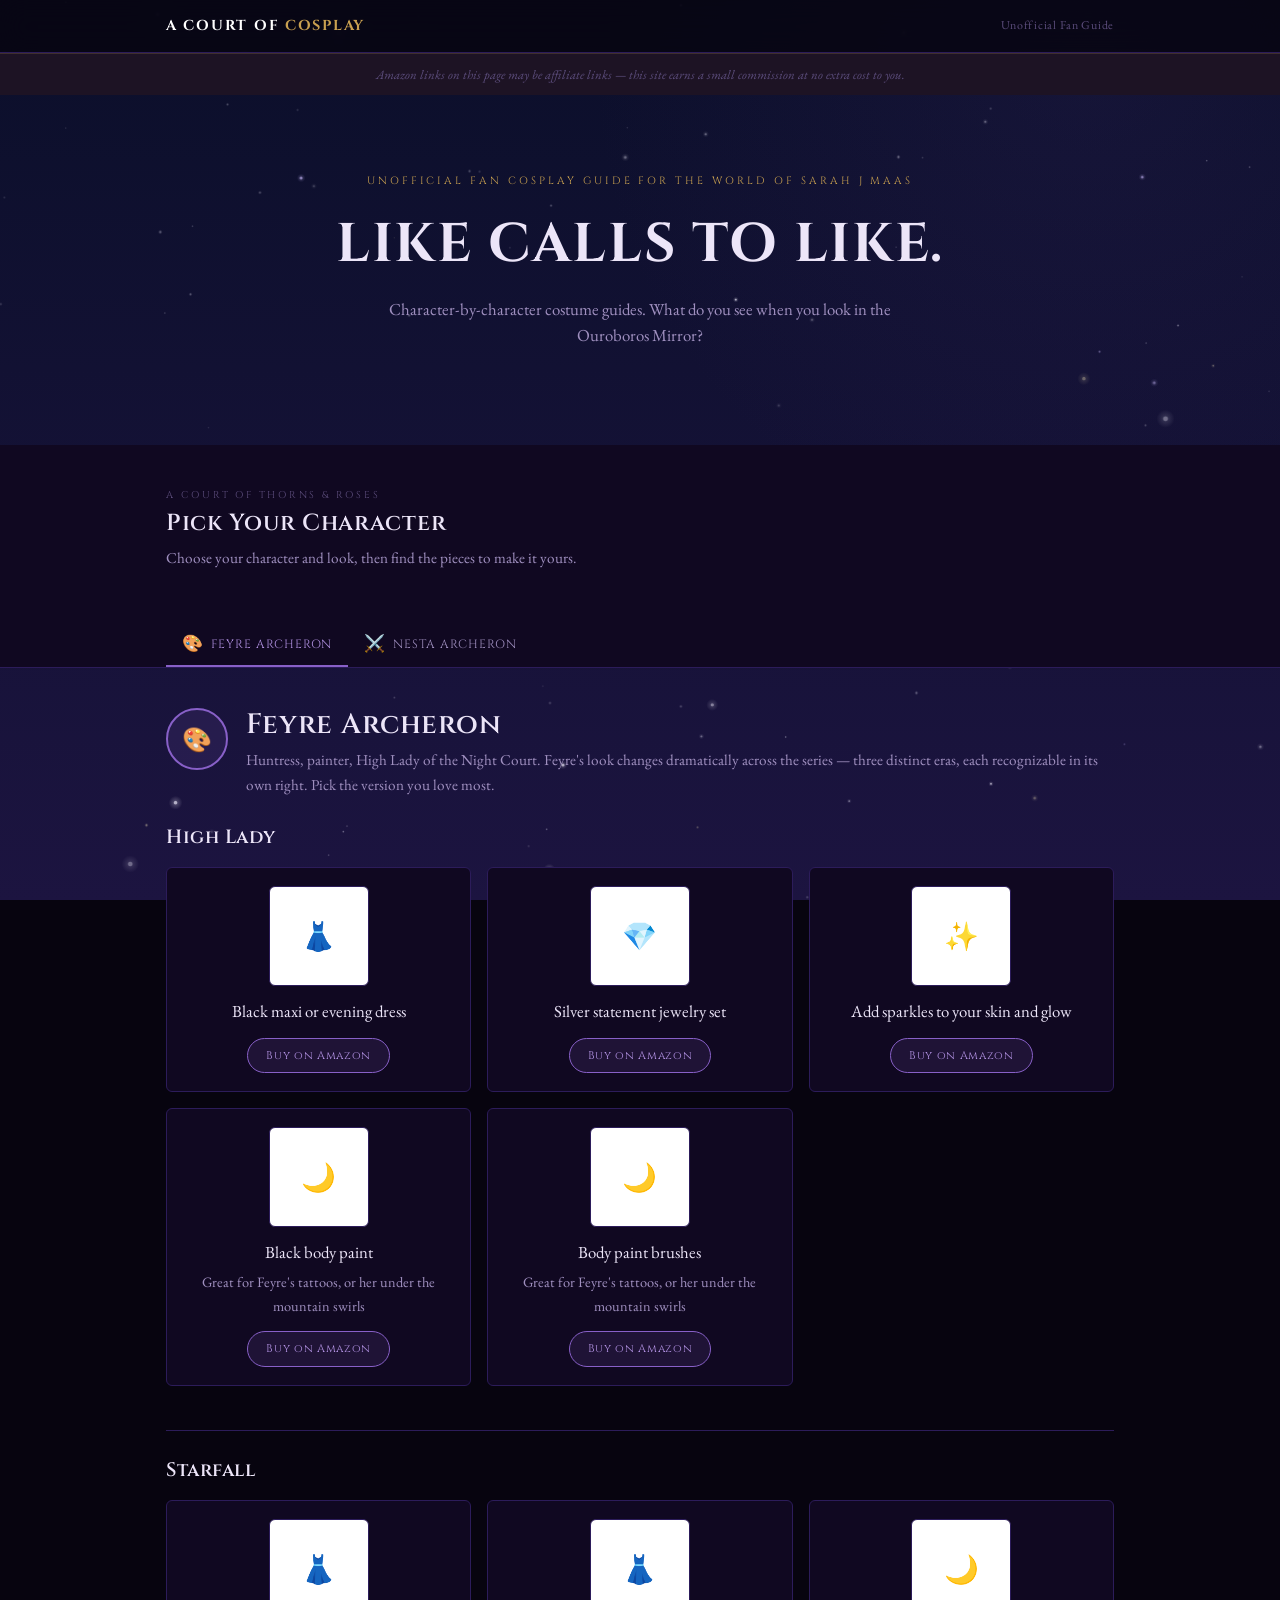
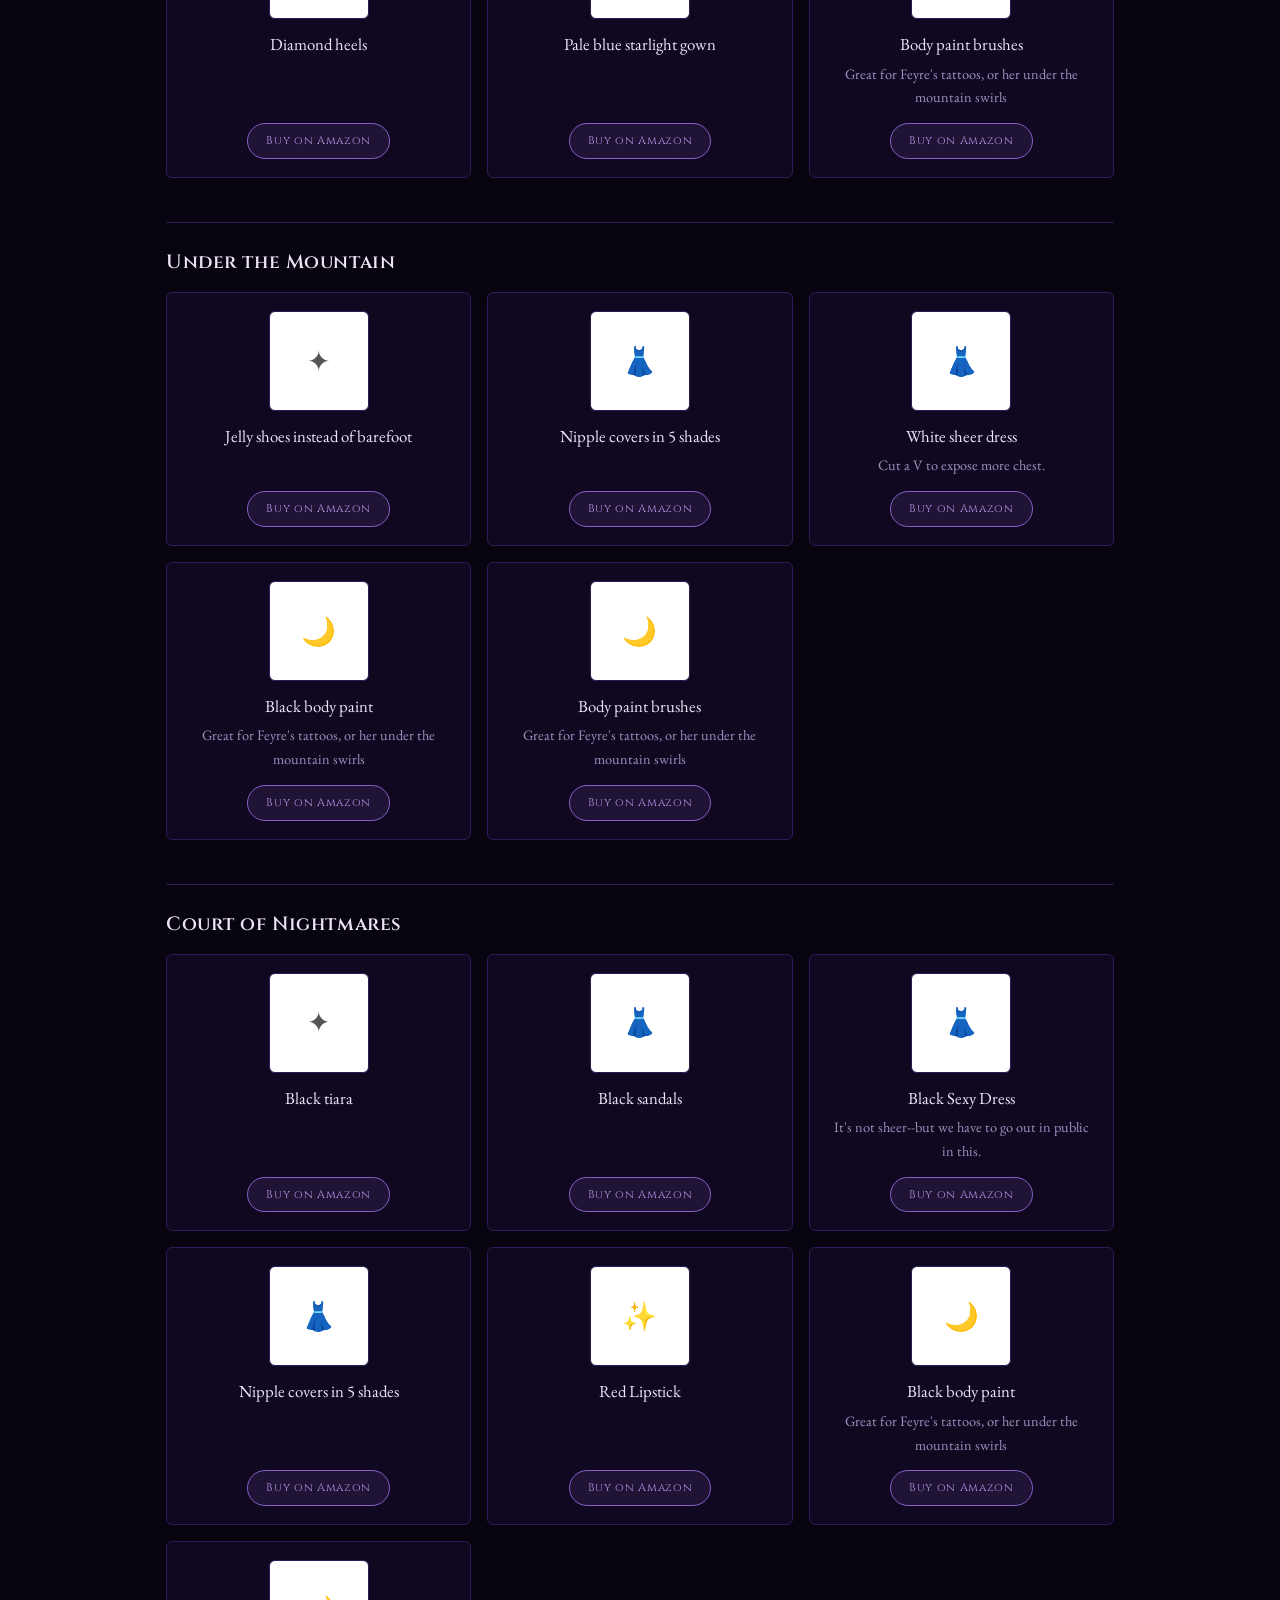
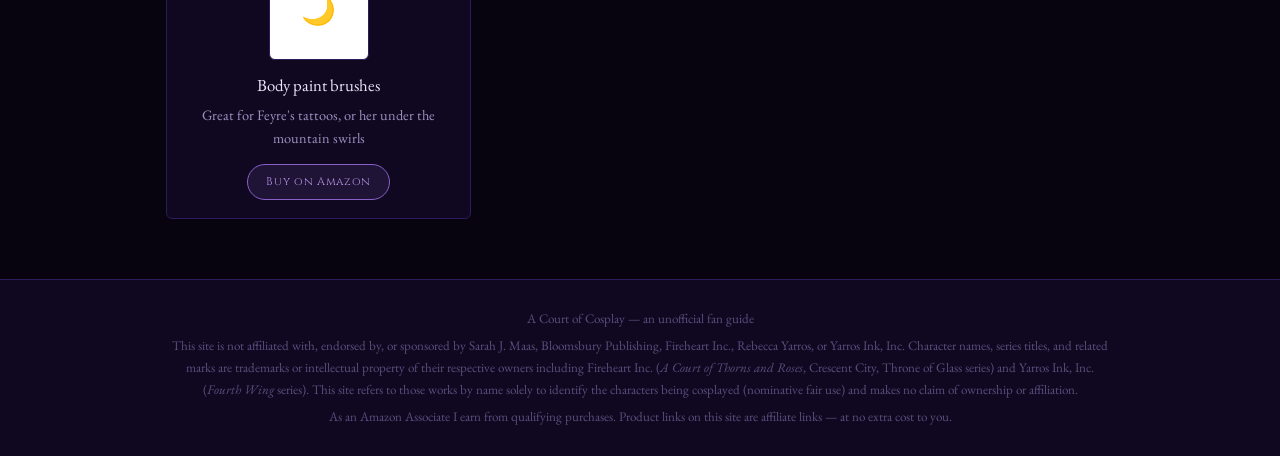
==== commit 37d1d7c1: "Refine hero, dark styling, and sticky character navigation" ====
--- a/index.html
+++ b/index.html
@@ -1,5 +1,5 @@
 <!DOCTYPE html>
-<html lang="en">
+<html lang="en" data-theme="dark">
 <head>
 <meta charset="utf-8">
 <meta name="viewport" content="width=device-width, initial-scale=1">
@@ -62,86 +62,6 @@
   color-scheme: dark;
 }
 
-@media (prefers-color-scheme: light) {
-  :root:not([data-theme="dark"]) {
-    --bg:         #f0ebfa;
-    --surface:    #e6dff5;
-    --card:       #ffffff;
-    --card-hover: #f5f0ff;
-    --border:     #cdbfec;
-    --border-hi:  #b0a0e0;
-    --fg:         #160c2e;
-    --fg-muted:   #5a4880;
-    --fg-dim:     #9880c0;
-    --night:      #5c3ea0;
-    --night-soft: #8060c8;
-    --night-bg:   rgba(92,62,160,0.1);
-    --spring:     #3a7040;
-    --spring-soft:#5a9060;
-    --spring-bg:  rgba(58,112,64,0.1);
-    --autumn:     #a05818;
-    --autumn-soft:#c07838;
-    --autumn-bg:  rgba(160,88,24,0.1);
-    --rose:       #a03060;
-    --rose-bg:    rgba(160,48,96,0.1);
-    --gold:       #9a7820;
-    --gold-soft:  #c09840;
-    --gold-bg:    rgba(154,120,32,0.1);
-    --silver:     #507090;
-    --cc:         #2a5ab8;
-    --cc-soft:    #5080d8;
-    --cc-bg:      rgba(42,90,184,0.1);
-    --tog:        #a05820;
-    --tog-soft:   #c07840;
-    --tog-bg:     rgba(160,88,32,0.1);
-    --fw:         #902020;
-    --fw-soft:    #b04040;
-    --fw-bg:      rgba(144,32,32,0.1);
-    --shadow-sm:  0 1px 4px rgba(0,0,0,0.12);
-    --shadow-md:  0 4px 16px rgba(0,0,0,0.15);
-    color-scheme: light;
-  }
-}
-
-:root[data-theme="light"] {
-  --bg:         #f0ebfa;
-  --surface:    #e6dff5;
-  --card:       #ffffff;
-  --card-hover: #f5f0ff;
-  --border:     #cdbfec;
-  --border-hi:  #b0a0e0;
-  --fg:         #160c2e;
-  --fg-muted:   #5a4880;
-  --fg-dim:     #9880c0;
-  --night:      #5c3ea0;
-  --night-soft: #8060c8;
-  --night-bg:   rgba(92,62,160,0.1);
-  --spring:     #3a7040;
-  --spring-soft:#5a9060;
-  --spring-bg:  rgba(58,112,64,0.1);
-  --autumn:     #a05818;
-  --autumn-soft:#c07838;
-  --autumn-bg:  rgba(160,88,24,0.1);
-  --rose:       #a03060;
-  --rose-bg:    rgba(160,48,96,0.1);
-  --gold:       #9a7820;
-  --gold-soft:  #c09840;
-  --gold-bg:    rgba(154,120,32,0.1);
-  --silver:     #507090;
-  --cc:         #2a5ab8;
-  --cc-soft:    #5080d8;
-  --cc-bg:      rgba(42,90,184,0.1);
-  --tog:        #a05820;
-  --tog-soft:   #c07840;
-  --tog-bg:     rgba(160,88,32,0.1);
-  --fw:         #902020;
-  --fw-soft:    #b04040;
-  --fw-bg:      rgba(144,32,32,0.1);
-  --shadow-sm:  0 1px 4px rgba(0,0,0,0.12);
-  --shadow-md:  0 4px 16px rgba(0,0,0,0.15);
-  color-scheme: light;
-}
-
 *, *::before, *::after { box-sizing: border-box; }
 
 body {
@@ -221,55 +141,12 @@
 
 @media (min-width: 480px) { .header-series { display: block; } }
 
-.theme-btn {
-  padding: 5px 12px;
-  border-radius: 6px;
-  border: 1px solid var(--border);
-  background: var(--surface);
-  color: var(--fg-muted);
-  font-size: 0.72rem;
-  font-family: 'Cinzel', serif;
-  letter-spacing: 0.06em;
-  cursor: pointer;
-  transition: border-color 0.2s, color 0.2s;
-}
-
-.theme-btn:hover { border-color: var(--border-hi); color: var(--fg); }
-
 /* ---- Hero ---- */
 .hero {
   position: relative;
-  background: var(--surface);
-  border-bottom: 1px solid var(--border);
+  background: transparent;
   overflow: hidden;
   padding: 0;
-}
-
-.hero-bg {
-  position: absolute;
-  inset: 0;
-  background:
-    radial-gradient(ellipse 70% 50% at 50% -10%, color-mix(in srgb, var(--night) 22%, transparent), transparent 65%),
-    radial-gradient(ellipse 30% 40% at 10% 110%, color-mix(in srgb, var(--rose) 10%, transparent), transparent 60%),
-    radial-gradient(ellipse 25% 30% at 90% 80%, color-mix(in srgb, var(--gold) 8%, transparent), transparent 55%);
-  pointer-events: none;
-}
-
-/* Tiny stars decorative */
-.hero-bg::before {
-  content: '';
-  position: absolute;
-  inset: 0;
-  background-image:
-    radial-gradient(1px 1px at 12% 15%, var(--night-soft) 0%, transparent 100%),
-    radial-gradient(1px 1px at 30% 8%, var(--fg-dim) 0%, transparent 100%),
-    radial-gradient(1.5px 1.5px at 60% 20%, var(--gold) 0%, transparent 100%),
-    radial-gradient(1px 1px at 75% 10%, var(--fg-dim) 0%, transparent 100%),
-    radial-gradient(1px 1px at 88% 35%, var(--night-soft) 0%, transparent 100%),
-    radial-gradient(1px 1px at 20% 60%, var(--fg-dim) 0%, transparent 100%),
-    radial-gradient(1.5px 1.5px at 45% 5%, var(--silver) 0%, transparent 100%),
-    radial-gradient(1px 1px at 93% 55%, var(--fg-dim) 0%, transparent 100%);
-  opacity: 0.6;
 }
 
 .hero .inner {
@@ -918,38 +795,38 @@
 <!-- ==================== HEADER ==================== -->
 <header class="site-header">
   <div class="inner">
-    <span class="site-logo">A <span class="logo-accent">Court</span> of Cosplay</span>
+    <span class="site-logo">A Court of <span class="logo-accent">Cosplay</span></span>
     <div class="header-right">
       <span class="header-series">Unofficial Fan Guide</span>
-      <button class="theme-btn" id="themeBtn">☀ Light</button>
     </div>
   </div>
 </header>
 
-<main>
-
-<!-- ==================== HERO ==================== -->
-<section class="hero">
-  <div class="hero-bg" aria-hidden="true"></div>
-  <div class="inner">
-    <div class="hero-eyebrow">Unofficial Fan Cosplay Guide · Fantasy Book Series</div>
-    <h1>Step Into the <em>World</em></h1>
-    <p class="hero-sub">Character-by-character costume guides for A Court of Thorns &amp; Roses. Find the pieces. Pick your character.</p>
-    <div class="court-badges">
-      <span class="court-badge cb-night">✦ ACOTAR</span>
-    </div>
-  </div>
-</section>
-
 <div class="aff-bar">
   <div class="inner">Amazon links on this page may be affiliate links — this site earns a small commission at no extra cost to you.</div>
 </div>
 
+<main>
+
+<!-- ==================== HERO ==================== -->
+<section class="hero">
+  <div class="inner">
+    <div class="hero-eyebrow">UNOFFICIAL FAN COSPLAY GUIDE FOR THE WORLD OF SARAH J MAAS</div>
+    <h1>LIKE CALLS TO LIKE.</h1>
+    <p class="hero-sub">Character-by-character costume guides. What do you see when you look in the Ouroboros Mirror?</p>
+  </div>
+</section>
+
 <section class="pick-section" aria-labelledby="catalog-heading">
-  <div class="inner">
-    <div class="section-label">A Court of Thorns &amp; Roses</div>
-    <h2 class="section-title" id="catalog-heading">Pick Your Character</h2>
-    <p class="section-sub">Choose your character and look, then find the pieces to make it yours.</p>
+  <div class="character-picker-intro">
+    <div class="inner">
+      <div class="section-label">A Court of Thorns &amp; Roses</div>
+      <h2 class="section-title" id="catalog-heading">Pick Your Character</h2>
+      <p class="section-sub">Choose your character and look, then find the pieces to make it yours.</p>
+    </div>
+  </div>
+  <div class="character-picker-nav">
+    <div id="character-tabs"></div>
   </div>
   <div id="catalog" aria-busy="true"><p class="inner catalog-message">Loading costume guides…</p></div>
   <noscript><p class="inner catalog-message">Please enable JavaScript to view the costume guides.</p></noscript>
@@ -966,30 +843,6 @@
 </footer>
 
 <script>
-// ---- Theme toggle ----
-const themeBtn = document.getElementById('themeBtn');
-const root = document.documentElement;
-let isDark = !window.matchMedia('(prefers-color-scheme: light)').matches;
-
-function applyTheme() {
-  root.dataset.theme = isDark ? 'dark' : 'light';
-  themeBtn.textContent = isDark ? '☀ Light' : '☾ Dark';
-}
-
-try {
-  const saved = localStorage.getItem('prythian-theme');
-  if (saved === 'dark') isDark = true;
-  else if (saved === 'light') isDark = false;
-} catch(e) {}
-
-applyTheme();
-
-themeBtn.addEventListener('click', () => {
-  isDark = !isDark;
-  applyTheme();
-  try { localStorage.setItem('prythian-theme', isDark ? 'dark' : 'light'); } catch(e) {}
-});
-
 gtag('event', 'page_view', { page_title: document.title, page_location: location.href });
 </script>
 <script src="starfall-sky.js"></script>
--- a/catalog.css
+++ b/catalog.css
@@ -32,3 +32,23 @@
 
 .look-section + .look-section { margin-top: 44px; padding-top: 28px; border-top: 1px solid var(--border); }
 .look-section .look-heading { margin: 0 0 18px; }
+
+.char-tab { display: inline-flex; align-items: center; gap: 8px; }
+.char-tab-icon { flex: 0 0 auto; font-size: 1.05rem; line-height: 1; letter-spacing: normal; }
+.aff-bar .inner { text-align: center; }
+
+.site-logo { color: #fff; }
+.site-logo .logo-accent { color: var(--gold); }
+
+/* Keep the stars visible in the hero and group the picker in a purple band. */
+.pick-section { padding-top: 0; }
+.character-picker-intro { padding: 42px 0 24px; background: var(--surface); }
+.char-tabs-wrap { margin-top: 0; border-top: 0; background: var(--surface); }
+
+/* Keep only the character tabs beneath the sticky site header. */
+.character-picker-nav { position: sticky; top: var(--site-header-height, 54px); z-index: 90; background: var(--surface); }
+.char-panel, .look-section { scroll-margin-top: calc(var(--sticky-nav-height, 110px) + 16px); }
+@media (max-width: 600px) {
+  .character-picker-intro { padding: 18px 0 14px; }
+  .character-picker-intro .section-sub { margin-bottom: 0; }
+}
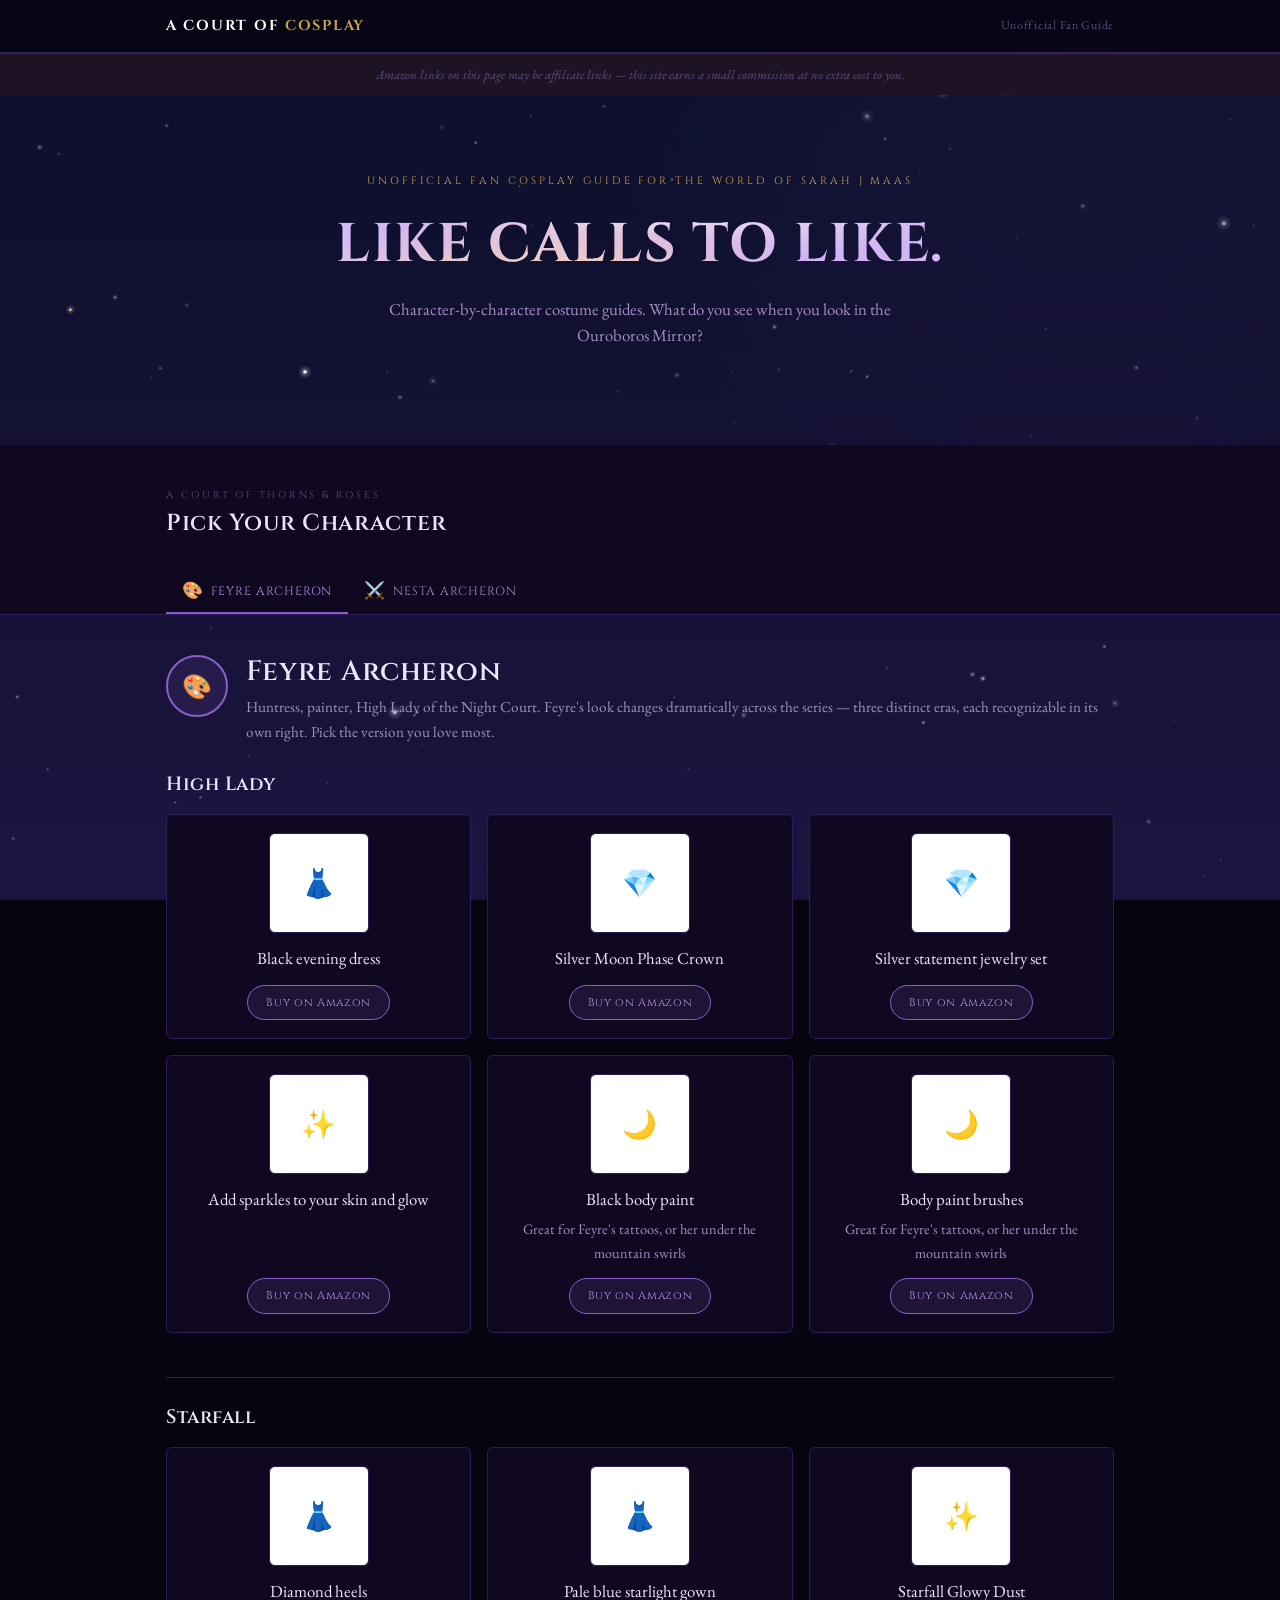
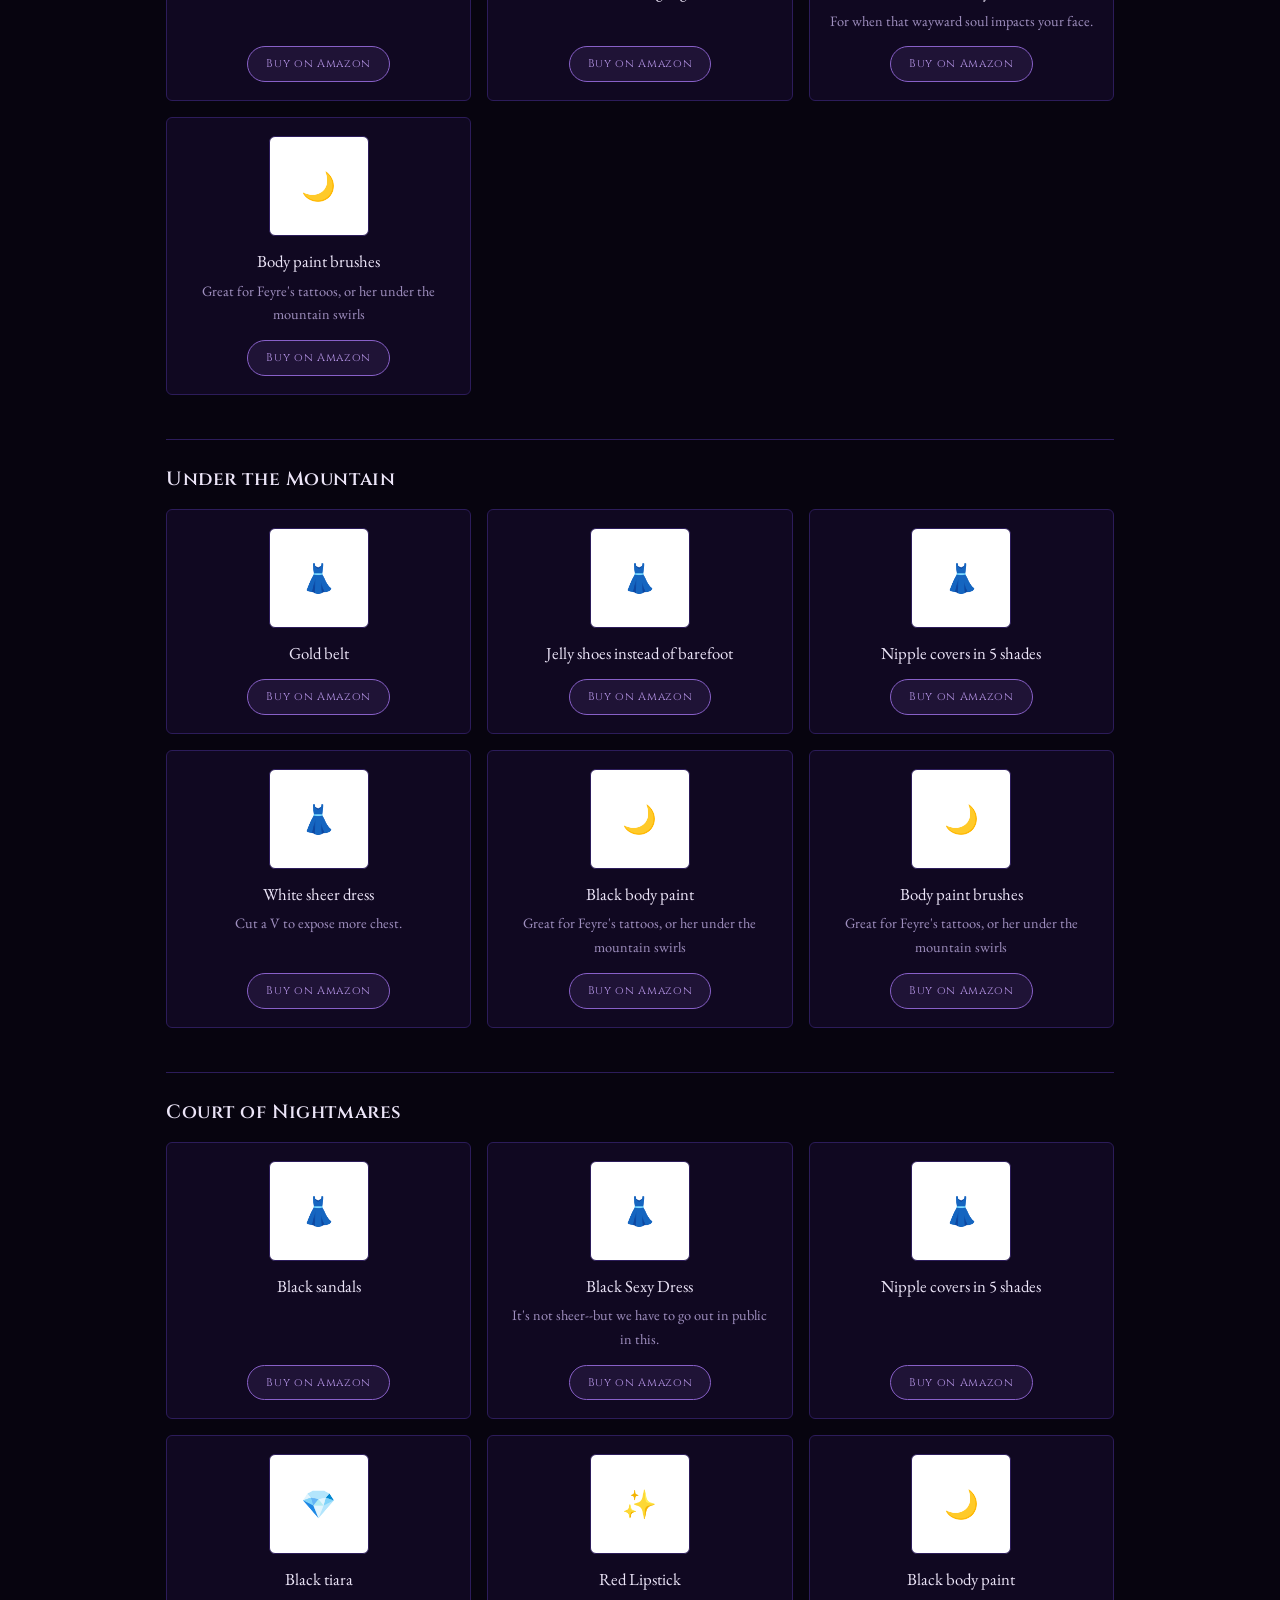
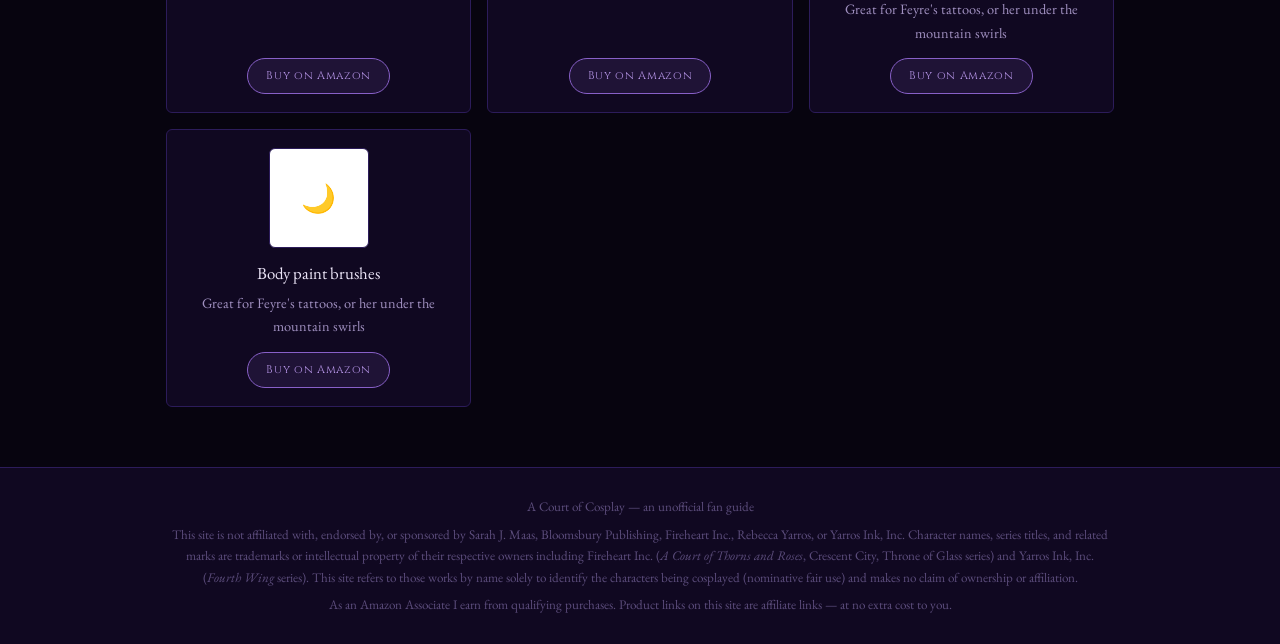
==== commit b9b0a585: "Add cyan starfall effects and document GitHub Pages setup" ====
--- a/index.html
+++ b/index.html
@@ -812,7 +812,7 @@
 <section class="hero">
   <div class="inner">
     <div class="hero-eyebrow">UNOFFICIAL FAN COSPLAY GUIDE FOR THE WORLD OF SARAH J MAAS</div>
-    <h1>LIKE CALLS TO LIKE.</h1>
+    <h1 class="hero-title"><span class="hero-title-text">LIKE CALLS TO LIKE.</span><span class="hero-title-stars" aria-hidden="true"><i></i><i></i><i></i></span></h1>
     <p class="hero-sub">Character-by-character costume guides. What do you see when you look in the Ouroboros Mirror?</p>
   </div>
 </section>
@@ -822,7 +822,6 @@
     <div class="inner">
       <div class="section-label">A Court of Thorns &amp; Roses</div>
       <h2 class="section-title" id="catalog-heading">Pick Your Character</h2>
-      <p class="section-sub">Choose your character and look, then find the pieces to make it yours.</p>
     </div>
   </div>
   <div class="character-picker-nav">
--- a/catalog.css
+++ b/catalog.css
@@ -52,3 +52,42 @@
   .character-picker-intro { padding: 18px 0 14px; }
   .character-picker-intro .section-sub { margin-bottom: 0; }
 }
+
+/* Slow pools of moonlight, violet, and gold drift inside the letters. */
+.hero .hero-title { position: relative; width: fit-content; max-width: 100%; margin-inline: auto; isolation: isolate; }
+.hero-title-text { color: #ece5f8; animation: title-aura 16s ease-in-out infinite; }
+@supports ((background-clip: text) or (-webkit-background-clip: text)) {
+  .hero-title-text {
+    display: inline-block;
+    background-color: #d8c0f5;
+    background-image:
+      radial-gradient(ellipse at center, rgba(255, 226, 159, .98) 0%, rgba(255, 226, 159, .6) 25%, transparent 70%),
+      radial-gradient(ellipse at center, rgba(255, 255, 255, .98) 0%, rgba(255, 248, 235, .65) 28%, transparent 72%),
+      radial-gradient(ellipse at center, rgba(168, 112, 235, .9) 0%, rgba(190, 143, 247, .5) 30%, transparent 72%);
+    background-size: 85% 240%, 95% 260%, 110% 230%;
+    background-position: -50% 0%, 140% 100%, 25% 60%;
+    background-repeat: no-repeat;
+    -webkit-background-clip: text; background-clip: text; color: transparent;
+    animation: title-drift 28s cubic-bezier(.45, 0, .55, 1) infinite, title-aura 16s ease-in-out infinite;
+  }
+}
+.hero-title-stars { position: absolute; inset: 0; pointer-events: none; }
+.hero-title-stars i { position: absolute; width: 14px; height: 14px; opacity: 0; animation: title-twinkle 4.5s ease-in-out infinite; filter: drop-shadow(0 0 6px rgba(224,192,112,.85)); }
+.hero-title-stars i::before, .hero-title-stars i::after { content: ''; position: absolute; inset: 0; margin: auto; border-radius: 50%; background: linear-gradient(transparent, #fff4d7, transparent); }
+.hero-title-stars i::before { width: 2px; height: 14px; }
+.hero-title-stars i::after { width: 14px; height: 2px; background: linear-gradient(90deg, transparent, #fff4d7, transparent); }
+.hero-title-stars i:nth-child(1) { left: -13px; top: 14%; animation-delay: -1s; }
+.hero-title-stars i:nth-child(2) { right: 9%; top: -9px; animation-delay: -2.5s; }
+.hero-title-stars i:nth-child(3) { left: 65%; bottom: -10px; animation-delay: -4s; }
+@keyframes title-drift {
+  0%, 100% { background-position: -50% 0%, 140% 100%, 25% 60%; }
+  25% { background-position: 30% 85%, 75% -20%, 120% 10%; }
+  50% { background-position: 145% 30%, -45% 60%, 60% 100%; }
+  75% { background-position: 65% -35%, 35% 120%, -55% 25%; }
+}
+@keyframes title-aura { 0%, 100% { text-shadow: 0 0 15px rgba(176,144,224,.25), 0 0 35px rgba(136,96,200,.15); } 50% { text-shadow: 0 0 12px rgba(236,229,248,.3), 0 0 28px rgba(176,144,224,.65), 0 0 60px rgba(136,96,200,.35); } }
+@keyframes title-twinkle { 0%, 65%, 100% { opacity: 0; transform: scale(.45) rotate(0deg); } 25% { opacity: 1; transform: scale(1.15) rotate(20deg); } 48% { opacity: .2; transform: scale(.7) rotate(35deg); } }
+@media (prefers-reduced-motion: reduce) {
+  .hero-title-text { animation: none; background: none; color: #ece5f8; text-shadow: 0 0 20px rgba(176,144,224,.12); }
+  .hero-title-stars { display: none; }
+}
